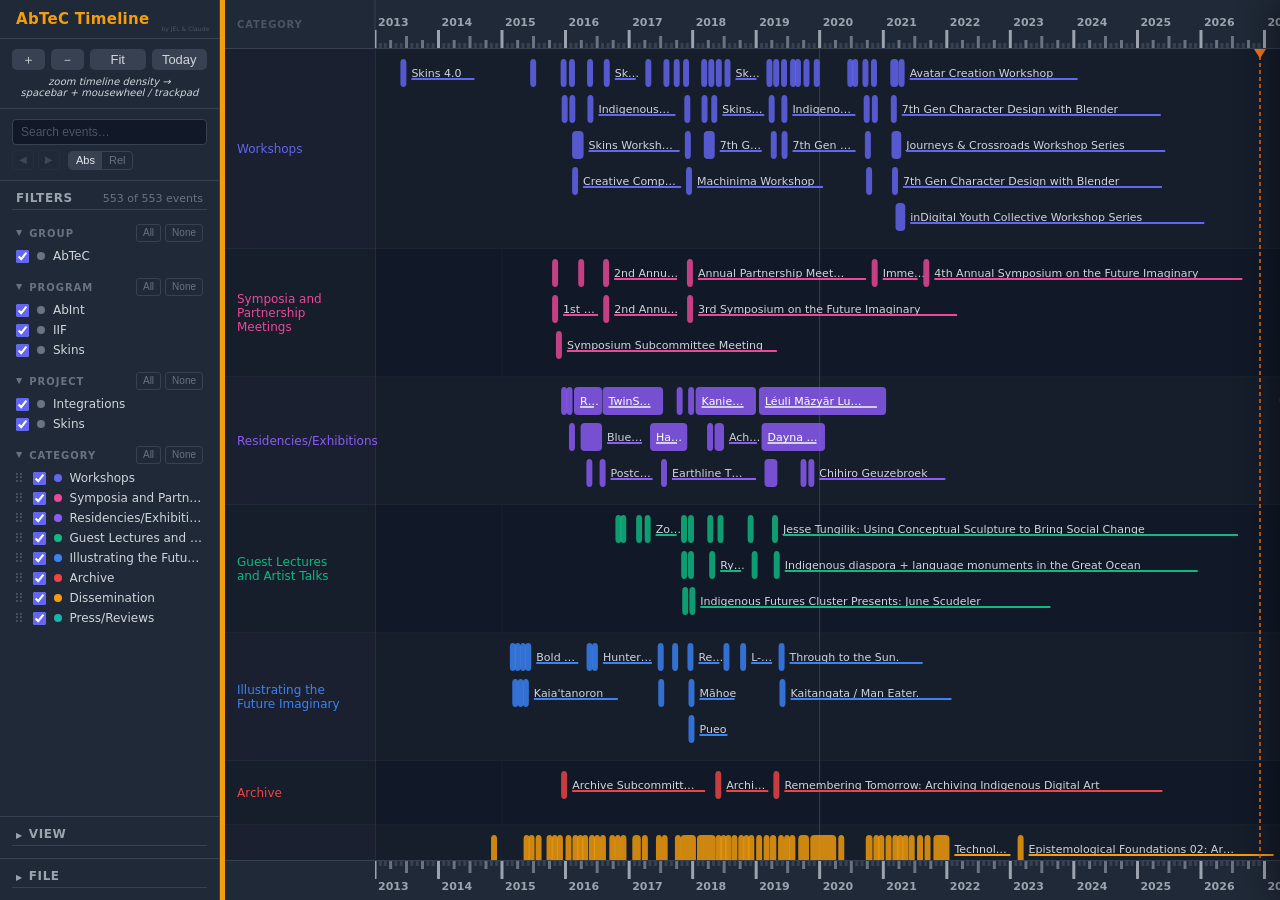
==== index.html @ 23447646 "Rewrite Research Team role ordering: flat list, canonical order Order: Primary Investigator, Co-dire" ====
<!DOCTYPE html>
<html lang="en">

<head>
  <meta charset="UTF-8">
  <meta name="viewport" content="width=device-width, initial-scale=1.0">
  <title>AbTeC Timeline</title>
  <link rel="preconnect" href="https://fonts.googleapis.com">
  <link rel="preconnect" href="https://fonts.gstatic.com" crossorigin>
  <link href="https://fonts.googleapis.com/css2?family=Nunito:wght@300;400;600;700&display=swap" rel="stylesheet">
  <script src="https://cdn.sheetjs.com/xlsx-0.20.3/package/dist/xlsx.full.min.js"
    integrity="sha384-EnyY0/GSHQGSxSgMwaIPzSESbqoOLSexfnSMN2AP+39Ckmn92stwABZynq1JyzdT"
    crossorigin="anonymous"></script>
  <script src="data/timeline-data/timeline-data.js"></script>
  <script src="data/taglines.js"></script>
  <script>if (location.search.includes('public')) document.documentElement.classList.add('mode-public');</script>
  <!-- CV format support — safe to ignore if working on AbTeC timeline only.
     pub-images.js  : publication cover image lookup (generated by fetch_pub_images.py)
     utilities/cv-utilities.js : CV parser, theme system, Storybox helpers (exports window.CVFormat) -->
  <script>if (!window.__PUB_IMAGES__) window.__PUB_IMAGES__ = {};</script>
  <script src="data/cv-data/pub-images.js"></script>
  <script>if (!window.__PEOPLE_IMAGES__) window.__PEOPLE_IMAGES__ = {};</script>
  <script src="data/people-images.js"></script>
  <script src="utilities/cv-utilities.js"></script>
  <script src="utilities/orcid-utilities.js"></script>
  <style>
    * {
      box-sizing: border-box;
      margin: 0;
      padding: 0;
    }

    body {
      font-family: system-ui, -apple-system, sans-serif;
      background: #111827;
      color: #e5e7eb;
      display: flex;
      height: 100vh;
      overflow: hidden;
    }

    /* ── Sidebar ──────────────────────────────────────────────── */
    #sidebar {
      width: 220px;
      min-width: 120px;
      max-width: 520px;
      background: #1f2937;
      border-right: 1px solid #374151;
      display: flex;
      flex-direction: column;
      overflow: hidden;
      flex-shrink: 0;
    }

    #sidebar-resizer {
      width: 5px;
      background: #f59e0b;
      cursor: col-resize;
      flex-shrink: 0;
      transition: background 0.15s;
    }

    #sidebar-resizer:hover,
    #sidebar-resizer.dragging {
      background: #d97706;
    }

    #sidebar-title {
      position: relative;
      padding: 10px 12px 10px 16px;
      font-size: 15px;
      font-weight: 700;
      letter-spacing: 0.02em;
      color: #f59e0b;
      border-bottom: 1px solid #374151;
      flex-shrink: 0;
    }

    #sidebar-byline {
      position: absolute;
      right: 10px;
      bottom: 6px;
      font-size: 6px;
      font-weight: 400;
      color: #4b5563;
      letter-spacing: 0;
    }

    #sidebar-controls {
      display: flex;
      flex-wrap: wrap;
      gap: 6px;
      padding: 10px 12px;
      border-bottom: 1px solid #374151;
      flex-shrink: 0;
    }

    #sidebar-controls .sb-btn {
      flex: 1;
    }

    #view-hint {
      width: 100%;
      font-size: 10px;
      color: #d1d5db;
      font-style: italic;
      text-align: center;
    }

    .hint-mobile {
      display: none;
    }

    @media (hover: none),
    (max-width: 1024px) {
      .hint-desktop {
        display: none;
      }

      .hint-mobile {
        display: inline;
      }
    }

    /* ── Public mode — hide file controls ────────────────────────────────── */
    .mode-public #sidebar-file-section {
      display: none;
    }

    /* ── Files section (Import + Export) ─────────────────────────────────── */
    #sidebar-file-section {
      border-top: 1px solid #374151;
      flex-shrink: 0;
      padding: 0 12px 8px;
    }

    .sf-section-label {
      display: flex;
      align-items: baseline;
      gap: 6px;
      font-size: 12px;
      font-weight: 700;
      letter-spacing: 0.05em;
      text-transform: uppercase;
      color: #9ca3af;
      padding: 10px 4px 4px;
      border-bottom: 1px solid #374151;
      margin-bottom: 4px;
      user-select: none;
    }

    .sf-section-label:hover {
      color: #d1d5db;
    }

    .sf-sublabel {
      font-size: 10px;
      font-weight: 700;
      color: #6b7280;
      letter-spacing: 0.1em;
      text-transform: uppercase;
      padding: 8px 4px 4px;
    }

    .sf-subsection {
      padding-bottom: 4px;
    }

    #sidebar-export {
      border-top: 1px solid #374151;
      margin: 0 8px;
      padding-bottom: 4px;
    }

    .sf-subsection .print-btns {
      padding: 2px 0 0;
    }

    .sf-subsection .print-btns .sb-btn {
      flex: 1;
    }

    /* ── View section ───────────────────────────────────────────────────────── */
    #sidebar-views-section {
      border-top: 1px solid #374151;
      flex-shrink: 0;
      padding: 0 12px 8px;
    }

    #svs-save-row {
      display: flex;
      gap: 6px;
      padding: 8px 4px 4px;
    }

    #view-name-input {
      flex: 1;
      background: #111827;
      border: 1px solid #374151;
      border-radius: 4px;
      color: #e5e7eb;
      font-size: 11px;
      padding: 5px 8px;
      outline: none;
      min-width: 0;
    }

    #view-name-input:focus {
      border-color: #6366f1;
    }

    #view-name-input::placeholder {
      color: #4b5563;
    }

    @media (hover: none),
    (max-width: 1024px) {
      #view-name-input {
        min-height: 44px;
        font-size: 16px;
        border-radius: 8px;
      }
    }

    #drop-zone {
      margin: 12px;
      border: 2px dashed #374151;
      border-radius: 8px;
      padding: 16px 12px;
      text-align: center;
      cursor: pointer;
      transition: border-color 0.15s, background 0.15s;
      font-size: 12px;
      color: #6b7280;
      user-select: none;
      flex-shrink: 0;
    }

    #drop-zone:hover,
    #drop-zone.over {
      border-color: #6366f1;
      background: #1e2033;
      color: #e5e7eb;
    }

    #drop-zone .dz-icon {
      font-size: 22px;
      margin-bottom: 6px;
    }

    #drop-zone input[type=file] {
      display: none;
    }

    #drop-zone .dz-browse {
      color: #6366f1;
      font-weight: 600;
    }

    #url-box {
      padding: 0 12px 8px;
    }

    #url-input {
      display: block;
      width: 100%;
      background: #111827;
      border: 1px solid #374151;
      border-radius: 4px;
      color: #e5e7eb;
      font-size: 11px;
      padding: 5px 8px;
      outline: none;
      margin-bottom: 5px;
    }

    #url-input:focus {
      border-color: #6366f1;
    }

    #url-input::placeholder {
      color: #4b5563;
    }

    #url-row {
      display: flex;
      align-items: center;
      gap: 8px;
    }

    #url-status {
      font-size: 11px;
      color: #6b7280;
      flex: 1;
      overflow: hidden;
      text-overflow: ellipsis;
      white-space: nowrap;
    }

    .print-btns {
      display: flex;
      gap: 6px;
    }

    .sb-btn {
      flex: 1;
      text-align: center;
      padding: 5px 4px;
      font-size: 12px;
    }

    #search-box {
      padding: 10px 12px;
      flex-shrink: 0;
      border-bottom: 1px solid #374151;
    }

    #search-input {
      display: block;
      width: 100%;
      background: #111827;
      border: 1px solid #374151;
      border-radius: 4px;
      color: #e5e7eb;
      font-size: 12px;
      padding: 5px 8px;
      outline: none;
      margin-bottom: 5px;
    }

    #search-input:focus {
      border-color: #6366f1;
    }

    #search-input::placeholder {
      color: #4b5563;
    }

    #search-count {
      font-size: 11px;
      color: #6b7280;
      white-space: nowrap;
      margin-left: auto;
    }

    #search-nav-row {
      display: flex;
      gap: 4px;
      align-items: center;
    }

    .search-nav-btn {
      background: none;
      border: 1px solid #374151;
      border-radius: 4px;
      color: #9ca3af;
      font-size: 10px;
      padding: 4px 6px;
      cursor: pointer;
      flex-shrink: 0;
      line-height: 1;
    }

    .search-nav-btn:hover:not(:disabled) {
      color: #e5e7eb;
      background: #374151;
    }

    .search-nav-btn:disabled {
      opacity: 0.25;
      cursor: default;
    }

    #search-mode-toggle {
      display: inline-flex;
      border: 1px solid #374151;
      border-radius: 4px;
      overflow: hidden;
      margin-left: 4px;
    }

    .search-mode-btn {
      background: none;
      border: none;
      color: #6b7280;
      font-size: 11px;
      cursor: pointer;
      padding: 3px 7px;
      line-height: 1;
    }

    .search-mode-btn:hover {
      color: #e5e7eb;
    }

    .search-mode-btn.active {
      background: #374151;
      color: #e5e7eb;
    }

    #filters {
      flex: 1;
      overflow-y: auto;
      padding: 0 12px 16px;
    }

    #filters::-webkit-scrollbar {
      width: 4px;
    }

    #filters::-webkit-scrollbar-track {
      background: transparent;
    }

    #filters::-webkit-scrollbar-thumb {
      background: #374151;
      border-radius: 2px;
    }

    #filters::-webkit-scrollbar-thumb:hover {
      background: #fcd34d;
    }

    #filters::-webkit-scrollbar-thumb:active {
      background: #d97706;
    }

    .filter-panel-title {
      display: flex;
      align-items: baseline;
      gap: 6px;
      font-size: 12px;
      font-weight: 700;
      letter-spacing: 0.05em;
      text-transform: uppercase;
      color: #9ca3af;
      padding: 10px 4px 4px;
      border-bottom: 1px solid #374151;
      margin-bottom: 4px;
    }

    .filter-panel-title #event-count {
      margin-left: auto;
      padding: 0;
      font-size: 11px;
      font-weight: 400;
      text-transform: none;
      letter-spacing: 0;
    }

    .filter-section-title {
      font-size: 10px;
      font-weight: 700;
      letter-spacing: 0.1em;
      text-transform: uppercase;
      color: #6b7280;
      margin: 14px 0 6px;
    }

    .filter-label {
      display: flex;
      align-items: center;
      gap: 8px;
      padding: 3px 4px;
      border-radius: 4px;
      cursor: pointer;
      font-size: 12px;
      color: #d1d5db;
      transition: background 0.1s;
    }

    .filter-label:hover {
      background: #374151;
    }

    .filter-label input[type=checkbox] {
      cursor: pointer;
      accent-color: #6366f1;
      flex-shrink: 0;
    }

    .filter-dot {
      width: 8px;
      height: 8px;
      border-radius: 50%;
      flex-shrink: 0;
    }

    .filter-label>span:last-child {
      overflow: hidden;
      text-overflow: ellipsis;
      white-space: nowrap;
    }

    /* ── Accordion filter layout ──────────────────────────────────────────── */
    .accordion-section {
      margin-bottom: 2px;
    }

    .accordion-subgroup {
      margin-bottom: 1px;
    }

    .accordion-subgroup-header {
      display: flex;
      align-items: center;
      gap: 5px;
      cursor: pointer;
      user-select: none;
      padding: 4px 4px 2px 6px;
      font-size: 9px;
      font-weight: 700;
      text-transform: uppercase;
      letter-spacing: 0.08em;
      color: #4b5563;
    }

    .accordion-subgroup-header:hover {
      color: #6b7280;
    }

    .accordion-subgroup-header .accordion-arrow {
      font-size: 7px;
    }

    .accordion-header {
      display: flex;
      align-items: center;
      gap: 6px;
      cursor: pointer;
      user-select: none;
      padding: 10px 4px 4px;
      font-size: 10px;
      font-weight: 700;
      text-transform: uppercase;
      letter-spacing: 0.1em;
      color: #6b7280;
    }

    .accordion-header:hover {
      color: #9ca3af;
    }

    .accordion-arrow {
      display: inline-block;
      font-size: 8px;
      flex-shrink: 0;
      transition: transform 0.15s ease;
    }

    .accordion-arrow.open {
      transform: rotate(90deg);
    }

    .accordion-body {
      overflow: hidden;
    }

    .accordion-body.collapsed {
      display: none;
    }

    .filter-all-none {
      margin-left: auto;
      display: flex;
      gap: 4px;
      flex-shrink: 0;
    }

    .filter-all-none button {
      font-size: 10px;
      padding: 1px 6px;
      background: transparent;
      border: 1px solid #374151;
      color: #6b7280;
      border-radius: 3px;
      cursor: pointer;
      line-height: 1.4;
    }

    .filter-all-none button:hover {
      background: #374151;
      color: #e5e7eb;
    }

    /* ── View mode toggle ─────────────────────────────────────────────────── */
    .view-mode-toggle {
      display: flex;
      gap: 6px;
      margin-bottom: 12px;
    }

    .view-mode-btn {
      flex: 1;
      padding: 4px 0;
      font-size: 11px;
      font-weight: 600;
      text-transform: uppercase;
      letter-spacing: .05em;
      background: transparent;
      border: 1px solid #374151;
      color: #9ca3af;
      border-radius: 4px;
      cursor: pointer;
    }

    .view-mode-btn.active {
      background: #d97706;
      border-color: #d97706;
      color: #fff;
    }

    .view-mode-btn:hover:not(.active) {
      background: #374151;
      color: #e5e7eb;
    }

    /* ── Enrichment tag pills (drawer) ───────────────────────────────────── */
    .d-tags {
      margin-top: 12px;
    }

    .d-tags h3 {
      font-size: 10px;
      text-transform: uppercase;
      letter-spacing: .06em;
      color: #6b7280;
      margin: 0 0 6px 0;
    }

    .d-tag-list {
      display: flex;
      flex-wrap: wrap;
      gap: 5px;
    }

    .d-tag {
      font-size: 10px;
      padding: 2px 8px;
      border-radius: 12px;
      background: #1f2937;
      border: 1px solid #374151;
      color: #9ca3af;
    }

    .d-tag.theme {
      border-color: #d97706;
      color: #d97706;
    }

    .d-tag.concept {
      border-color: #6366f1;
      color: #6366f1;
    }

    .d-tag.collaborator {
      border-color: #10b981;
      color: #10b981;
    }

    /* ── Main ─────────────────────────────────────────────────── */
    #main {
      flex: 1;
      display: flex;
      flex-direction: column;
      overflow: hidden;
      min-width: 0;
    }

    .tb-btn {
      background: #374151;
      border: none;
      color: #d1d5db;
      padding: 4px 10px;
      border-radius: 5px;
      cursor: pointer;
      font-size: 13px;
      line-height: 1;
    }

    .tb-btn:hover {
      background: #4b5563;
      color: #fff;
    }

    .tb-btn.active {
      background: #92400e;
      color: #fcd34d;
    }

    .tb-btn.active:hover {
      background: #b45309;
      color: #fef3c7;
    }

    #event-count {
      font-size: 11px;
      color: #6b7280;
      padding: 2px 0 6px;
      display: block;
    }

    /* ── Timeline canvas area ─────────────────────────────────── */
    #tl-wrap {
      flex: 1;
      position: relative;
      overflow-y: auto;
      overflow-x: hidden;
      cursor: grab;
      background: #111827;
      touch-action: pan-y;
    }

    #tl-wrap.panning {
      cursor: grabbing;
    }

    #tl-header {
      position: sticky;
      top: 0;
      z-index: 20;
      background: #1f2937;
      border-bottom: 1px solid #374151;
    }

    #tl-svg {
      display: block;
    }

    /* ── Empty state ──────────────────────────────────────────── */
    #empty {
      position: absolute;
      inset: 0;
      display: flex;
      flex-direction: column;
      align-items: center;
      justify-content: center;
      color: #374151;
      gap: 10px;
      font-size: 14px;
      pointer-events: none;
    }

    /* ── Modal ────────────────────────────────────────────────── */
    /* ── Drawer ───────────────────────────────────────────────── */
    #drawer {
      position: fixed;
      top: 0;
      right: 0;
      width: 380px;
      height: 100%;
      background: #1f2937;
      border-left: 1px solid #374151;
      z-index: 200;
      transform: translateX(100%);
      transition: transform 0.3s cubic-bezier(0.4, 0, 0.2, 1);
      display: flex;
      flex-direction: column;
      box-shadow: -8px 0 32px rgba(0, 0, 0, 0.4);
    }

    #drawer.open {
      transform: translateX(0);
    }

    #drawer-header {
      display: flex;
      align-items: center;
      padding: 8px 12px;
      border-bottom: 1px solid #374151;
      flex-shrink: 0;
      gap: 4px;
    }

    #drawer-nav {
      display: flex;
      gap: 4px;
      flex: 1;
    }

    .drawer-btn {
      background: none;
      border: none;
      color: #6b7280;
      font-size: 15px;
      cursor: pointer;
      padding: 3px 8px;
      border-radius: 4px;
      line-height: 1;
    }

    .drawer-btn:hover:not(:disabled) {
      color: #e5e7eb;
      background: #374151;
    }

    .drawer-btn:disabled {
      opacity: 0.25;
      cursor: default;
    }

    #nav-scope-toggle {
      display: inline-flex;
      border: 1px solid #374151;
      border-radius: 4px;
      overflow: hidden;
      margin-left: 6px;
    }

    .scope-btn {
      background: none;
      border: none;
      color: #6b7280;
      font-size: 11px;
      cursor: pointer;
      padding: 3px 8px;
      line-height: 1;
    }

    .scope-btn:hover {
      color: #e5e7eb;
    }

    .scope-btn.active {
      background: #374151;
      color: #e5e7eb;
    }

    #drawer-body {
      flex: 1;
      overflow-y: auto;
      padding: 18px 20px 24px;
    }

    #drawer-body h2 {
      font-size: 17px;
      font-weight: 700;
      margin-bottom: 8px;
      line-height: 1.35;
    }

    .d-meta {
      font-size: 11px;
      color: #6b7280;
      margin-bottom: 16px;
      line-height: 2;
    }

    .d-meta div:first-child {
      color: #ffffff;
    }

    .d-media {
      margin-bottom: 16px;
    }

    .d-media iframe {
      width: 100%;
      aspect-ratio: 16/9;
      border: none;
      border-radius: 6px;
      display: block;
    }

    .d-media img {
      width: 100%;
      border-radius: 6px;
      display: block;
    }

    .d-media-caption {
      font-size: 11px;
      color: #9ca3af;
      margin-top: 5px;
      line-height: 1.4;
    }

    .d-media-credit {
      font-size: 10px;
      color: #6b7280;
      margin-top: 2px;
    }

    .d-desc {
      font-size: 13px;
      line-height: 1.53;
      color: #d1d5db;
      white-space: pre-wrap;
    }

    .d-desc a {
      color: #6366f1;
      text-decoration: underline;
    }

    .d-desc a:hover {
      color: #818cf8;
    }

    .d-more {
      margin-top: 10px;
      font-size: 13px;
    }

    .d-more a {
      color: #6366f1;
      text-decoration: underline;
    }

    .d-more a:hover {
      color: #818cf8;
    }

    .d-team,
    .d-funders {
      margin-top: 16px;
      font-size: 13px;
      color: #d1d5db;
    }

    .d-team h3,
    .d-funders h3 {
      font-size: 11px;
      text-transform: uppercase;
      letter-spacing: 0.08em;
      color: #9ca3af;
      margin: 0 0 6px;
    }

    .d-team-group {
      margin-bottom: 10px;
    }

    .d-team-role {
      color: #ffffff;
      font-weight: 500;
    }

    .d-team-sublabel {
      color: #9ca3af;
      font-style: italic;
    }

    .d-team-ra-level {
      margin-top: 5px;
    }

    .d-team-name {
      display: block;
      margin-top: 0;
    }

    /* ── Tooltip ──────────────────────────────────────────────── */
    #tooltip {
      position: fixed;
      background: #111827;
      border: 1px solid #374151;
      padding: 8px 12px;
      border-radius: 6px;
      max-width: 240px;
      z-index: 300;
      box-shadow: 0 4px 12px rgba(0, 0, 0, 0.5);
      display: none;
    }

    #tooltip .tt-headline {
      font-size: 16px;
      font-weight: 600;
      color: #e5e7eb;
      margin-bottom: 4px;
    }

    #tooltip .tt-desc {
      font-size: 14px;
      color: #9ca3af;
      line-height: 1.5;
      margin-bottom: 6px;
    }

    #tooltip .tt-date {
      font-size: 10px;
      font-weight: 700;
      color: #6b7280;
      letter-spacing: 0.04em;
    }

    #tooltip .tt-photo {
      display: block;
      width: 75px;
      height: 74px;
      object-fit: cover;
      margin-top: 8px;
    }

    /* ── Bottom axis ──────────────────────────────────────────── */
    #tl-bottom {
      position: sticky;
      bottom: 0;
      left: 0;
      right: 0;
      height: 40px;
      background: #1f2937;
      border-top: 1px solid #374151;
      pointer-events: none;
      z-index: 10;
    }

    /* ── Export modal ─────────────────────────────────────────── */
    #export-modal-bg {
      display: none;
      position: fixed;
      inset: 0;
      background: rgba(0, 0, 0, 0.65);
      z-index: 200;
      align-items: center;
      justify-content: center;
    }

    #export-modal-bg.open {
      display: flex;
    }

    #export-modal {
      background: #1f2937;
      border: 1px solid #374151;
      border-radius: 10px;
      padding: 20px 24px;
      max-width: 340px;
      width: calc(100% - 40px);
      box-shadow: 0 20px 60px rgba(0, 0, 0, 0.6);
    }

    #export-modal h2 {
      font-size: 16px;
      margin-bottom: 16px;
    }

    .export-row {
      display: flex;
      align-items: center;
      gap: 12px;
      margin-bottom: 14px;
    }

    .export-row label {
      font-size: 13px;
      color: #9ca3af;
      min-width: 80px;
    }

    .export-row input[type=number] {
      background: #111827;
      border: 1px solid #374151;
      color: #e5e7eb;
      padding: 5px 8px;
      border-radius: 5px;
      font-size: 14px;
      width: 90px;
    }

    .export-btns {
      display: flex;
      justify-content: flex-end;
      gap: 8px;
      margin-top: 4px;
    }

    /* ── Crosshair ────────────────────────────────────────────── */
    #crosshair-label {
      position: fixed;
      pointer-events: none;
      z-index: 150;
      background: rgba(17, 24, 39, 0.9);
      color: #f97316;
      font-size: 11px;
      font-weight: 600;
      font-family: system-ui, sans-serif;
      padding: 2px 6px;
      border-radius: 3px;
      border: 1px solid #374151;
      white-space: nowrap;
      display: none;
    }

    /* ── Mobile toolbar ──────────────────────────────────────────────────────── */
    #mobile-toolbar {
      display: none;
      align-items: center;
      gap: 6px;
      padding: 6px 10px;
      background: #1f2937;
      border-bottom: 1px solid #374151;
      flex-shrink: 0;
    }

    #btn-sidebar-toggle {
      font-size: 18px;
      background: none;
      border: none;
      color: #9ca3af;
      cursor: pointer;
      padding: 2px 8px;
      border-radius: 4px;
      line-height: 1;
    }

    #btn-sidebar-toggle:hover {
      color: #e5e7eb;
      background: #374151;
    }

    #sidebar-overlay {
      display: none;
      position: fixed;
      inset: 0;
      background: rgba(0, 0, 0, 0.5);
      z-index: 99;
    }

    /* ── Touch layout: iPhone + iPad (hover: none = touch-first device) ─────── */
    @media (hover: none),
    (max-width: 1024px) {
      #sidebar {
        position: fixed;
        left: 0;
        top: 0;
        height: 100%;
        transform: translateX(-100%);
        transition: transform 0.3s ease;
        z-index: 100;
        width: 300px !important;
        min-width: 300px;
        max-width: 300px;
      }

      #sidebar.mobile-open {
        transform: translateX(0);
      }

      #sidebar-overlay.visible {
        display: block;
      }

      #sidebar-resizer {
        display: none;
      }

      /* Toolbar */
      #mobile-toolbar {
        display: flex;
        position: fixed;
        top: 0;
        left: 0;
        right: 0;
        z-index: 50;
        min-height: calc(52px + env(safe-area-inset-top, 0px));
        padding: env(safe-area-inset-top, 0px) 8px 4px;
        justify-content: space-between;
        align-items: flex-end;
        gap: 4px;
      }

      #mobile-title {
        flex: 1;
        font-size: 14px;
        font-weight: 700;
        color: #f59e0b;
        letter-spacing: 0.03em;
        white-space: nowrap;
        overflow: hidden;
        text-overflow: ellipsis;
        padding: 0 4px;
        align-self: flex-end;
        line-height: 44px;
      }

      #main {
        padding-top: calc(52px + env(safe-area-inset-top, 0px));
      }

      #drawer {
        width: 480px !important;
      }

      /* ── 44pt minimum tap targets (Apple HIG) ─────────────────────────────── */

      /* Toolbar buttons */
      #mobile-toolbar .tb-btn {
        min-width: 44px;
        min-height: 44px;
        padding: 0 16px;
        font-size: 17px;
        border-radius: 8px;
        display: flex;
        align-items: center;
        justify-content: center;
      }

      #btn-sidebar-toggle {
        min-width: 44px;
        min-height: 44px;
        font-size: 22px;
        padding: 0;
        display: flex;
        align-items: center;
        justify-content: center;
        border-radius: 8px;
      }

      #mobile-toolbar .tb-btn:active {
        background: #4b5563;
        color: #fff;
      }

      #btn-sidebar-toggle:active {
        background: #374151;
      }

      /* Sidebar buttons */
      #sidebar .tb-btn {
        min-height: 44px;
        font-size: 15px;
        padding: 0 14px;
        display: flex;
        align-items: center;
        justify-content: center;
        border-radius: 8px;
      }

      #sidebar .tb-btn:active {
        background: #4b5563;
        color: #fff;
      }

      /* Text inputs: 16px prevents iOS auto-zoom on focus */
      #search-input,
      #url-input {
        min-height: 44px;
        font-size: 16px;
        padding: 0 12px;
        border-radius: 8px;
      }

      /* Search nav (◀ ▶) and mode (Abs/Rel) buttons */
      .search-nav-btn {
        min-width: 44px;
        min-height: 44px;
        font-size: 16px;
        padding: 0;
        display: flex;
        align-items: center;
        justify-content: center;
        border-radius: 8px;
      }

      .search-mode-btn {
        min-width: 44px;
        min-height: 44px;
        font-size: 14px;
        display: flex;
        align-items: center;
        justify-content: center;
      }

      .search-nav-btn:active:not(:disabled) {
        background: #374151;
        color: #e5e7eb;
      }

      .search-mode-btn:active {
        background: #4b5563;
        color: #e5e7eb;
      }

      /* Hide file drop-zone — not usable on touch devices */
      #drop-zone {
        display: none !important;
      }
    }

    /* ── Phone-only overrides (≤767px) ──────────────────────────────────────── */
    @media (max-width: 767px) {
      #sidebar {
        width: 280px !important;
        min-width: 280px;
        max-width: 280px;
      }

      #drawer {
        width: 100% !important;
      }
    }

    /* O6: hover opacity handled by CSS — replaces per-element mouseenter/mouseleave */
    .event-bar-g:hover>rect {
      opacity: 1;
    }

    /* Category drag-reorder */
    .cat-drag-list {
      display: flex;
      flex-direction: column;
    }

    .cat-row {
      display: flex;
      align-items: center;
      gap: 2px;
      border-radius: 4px;
    }

    .cat-row.dragging {
      opacity: 0.35;
    }

    .cat-drag-handle {
      cursor: grab;
      color: #4b5563;
      font-size: 13px;
      padding: 3px 3px 3px 2px;
      flex-shrink: 0;
      touch-action: none;
      user-select: none;
      line-height: 1;
    }

    .cat-drag-handle:hover {
      color: #9ca3af;
    }

    .cat-drag-handle:active {
      cursor: grabbing;
    }

    .cat-row .filter-label {
      flex: 1;
      min-width: 0;
    }
  </style>
</head>

<body>

  <!-- Sidebar -->
  <div id="sidebar">
    <div id="sidebar-title">
      <span id="sidebar-title-text">AbTeC Timeline</span>
      <span id="sidebar-byline">by JEL &amp; Claude</span>
    </div>
    <div id="sidebar-controls">
      <button class="tb-btn" id="btn-zoomin" title="Zoom in">＋</button>
      <button class="tb-btn" id="btn-zoomout" title="Zoom out">－</button>
      <button class="tb-btn sb-btn" id="btn-fit" title="Fit all events in view">Fit</button>
      <button class="tb-btn sb-btn" id="btn-today" title="Scroll to today">Today</button>
      <button class="tb-btn sb-btn" id="btn-cards" title="Toggle portrait cards on/off" style="display:none">Cards</button>
      <div id="view-hint">
        <span class="hint-desktop">zoom timeline density &#8594;<br>spacebar + mousewheel / trackpad</span>
        <span class="hint-mobile">zoom timeline density &#8594; horizontal pinch</span>
      </div>
    </div>
    <div id="search-box">
      <input id="search-input" type="text" placeholder="Search events…" autocomplete="off">
      <div id="search-nav-row">
        <button class="search-nav-btn" id="search-prev" title="Previous match" disabled>◀</button>
        <button class="search-nav-btn" id="search-next" title="Next match" disabled>▶</button>
        <div id="search-mode-toggle">
          <button class="search-mode-btn active" id="search-abs" title="Search from earliest match">Abs</button>
          <button class="search-mode-btn" id="search-rel" title="Search forward from current view">Rel</button>
        </div>
        <span id="search-count"></span>
      </div>
    </div>
    <div id="filters">
      <div style="font-size:12px;color:#4b5563;padding:8px 4px">Load a file to see filters.</div>
    </div>
    <div id="sidebar-views-section">
      <div class="sf-section-label" id="svs-toggle" role="button" style="cursor:pointer">
        <span class="accordion-arrow" id="svs-arrow">▶</span>
        View
      </div>
      <div id="svs-body" class="accordion-body collapsed">
        <div id="svs-save-row">
          <input id="view-name-input" type="text" placeholder="View name…" autocomplete="off">
          <button class="tb-btn sb-btn" id="btn-save-view">Save…</button>
          <button class="tb-btn sb-btn" id="btn-load-view">Load…</button>
        </div>
      </div>
    </div>
    <div id="sidebar-file-section">
      <div class="sf-section-label" id="sf-toggle" role="button" style="cursor:pointer">
        <span class="accordion-arrow" id="sf-arrow">▶</span>
        File
      </div>
      <div id="sf-body" class="accordion-body collapsed">
        <div class="sf-subsection" id="sidebar-import">
          <div class="sf-sublabel">Import</div>
          <div id="drop-zone">
            <div class="dz-icon">📂</div>
            <div>Drop Events (.xlsx, .csv) or CV (.xlsx, .txt, .json) here<br>or <span class="dz-browse">Browse for
                file</span></div>
            <label style="display:none">
              <input type="file" id="file-input" accept=".xlsx,.xls,.csv,.txt,.js,.json">
            </label>
          </div>
          <div id="url-box">
            <input id="url-input" type="text" placeholder="gDoc, gSheet, or ORCID iD…" autocomplete="off"
              spellcheck="false">
            <div id="url-row">
              <button class="tb-btn sb-btn" id="btn-url-load">Load</button>
              <span id="url-status"></span>
            </div>
          </div>
        </div>
        <div class="sf-subsection" id="sidebar-export">
          <div class="sf-sublabel">Export</div>
          <div class="print-btns">
            <button class="tb-btn sb-btn" id="btn-export-md" title="Export event list as Markdown">List</button>
            <button class="tb-btn sb-btn" id="btn-export" title="Export timeline as PDF">Timeline</button>
          </div>
        </div>
      </div>
    </div>
  </div>

  <div id="sidebar-resizer"></div>
  <div id="sidebar-overlay"></div>

  <!-- Main -->
  <div id="main">
    <div id="mobile-toolbar">
      <button id="btn-sidebar-toggle" title="Filters">☰</button>
      <span id="mobile-title">AbTeC Timeline</span>
      <button class="tb-btn" id="mob-zoomin" title="Zoom in">＋</button>
      <button class="tb-btn" id="mob-zoomout" title="Zoom out">－</button>
      <button class="tb-btn" id="mob-fit" title="Fit all">Fit</button>
      <button class="tb-btn" id="mob-today" title="Today">Today</button>
    </div>
    <div id="tl-wrap">
      <div id="empty">
        <div style="font-size:40px">📅</div>
        <div>Drop an Excel file to get started</div>
      </div>
      <div id="tl-header"><svg id="hdr-svg" style="display:block;"></svg></div>
      <svg id="tl-svg"></svg>
      <div id="tl-bottom"><svg id="btm-svg" style="display:block;width:100%;height:40px;"></svg></div>
    </div>
  </div>
  <div id="_touch_anchor" style="display:none;position:absolute"></div>

  <div id="tooltip">
    <div class="tt-headline" id="tt-headline"></div>
    <div class="tt-desc" id="tt-desc"></div>
    <div class="tt-date" id="tt-date"></div>
    <img class="tt-photo" id="tt-photo" src="" alt="" style="display:none">
  </div>

  <!-- Storybox -->
  <div id="drawer">
    <div id="drawer-header">
      <div id="drawer-nav">
        <button class="drawer-btn" id="drawer-prev" title="Previous event">◀</button>
        <button class="drawer-btn" id="drawer-next" title="Next event">▶</button>
        <div id="nav-scope-toggle">
          <button class="scope-btn active" id="scope-all">All</button>
          <button class="scope-btn" id="scope-cat">Category</button>
        </div>
      </div>
      <button class="drawer-btn" id="drawer-x" title="Close">✕</button>
    </div>
    <div id="drawer-body">
      <h2 id="d-title"></h2>
      <div class="d-meta" id="d-meta"></div>
      <div class="d-media" id="d-media"></div>
      <div class="d-desc" id="d-desc"></div>
      <div class="d-more" id="d-more"></div>
      <div class="d-team" id="d-team"></div>
      <div class="d-funders" id="d-funders"></div>
      <div id="d-themes"></div>
      <div id="d-concepts"></div>
      <div id="d-collaborators"></div>
    </div>
  </div>

  <div id="crosshair-label"></div>

  <!-- Export modal -->
  <div id="export-modal-bg">
    <div id="export-modal">
      <h2>Export PDF</h2>
      <div class="export-row">
        <label for="export-y1">Start Year</label>
        <input type="number" id="export-y1" min="1900" max="2100">
      </div>
      <div class="export-row">
        <label for="export-y2">End Year</label>
        <input type="number" id="export-y2" min="1900" max="2100">
      </div>
      <div class="export-btns">
        <button class="tb-btn" id="export-cancel">Cancel</button>
        <button class="tb-btn" id="export-go" style="background:#6366f1;color:#fff">Export</button>
      </div>
    </div>
  </div>

  <script>
    // ── Layout constants ─────────────────────────────────────────────────────
    let LABEL_W = 150;   // group label column width (px) — updated dynamically
    function computeLabelW() {
      if (window.innerWidth < 480) return 90;
      if (window.innerWidth < 768) return 110;
      return 150;
    }
    const HDR_H = 48;    // time axis header height (px)
    const BTM_H = 40;    // bottom axis height (px)
    let AXIS_START = new Date(2012, 0, 1).getTime(); // updated to earliest event's year on load
    const ROW_H = 64;    // minimum group row height (px)
    const BAR_H = 28;    // event bar height (px)
    const BAR_Y = (ROW_H - BAR_H) / 2;
    const LANE_H = BAR_H + 8;  // height per lane
    const LANE_PAD = 10;          // top/bottom padding within a row
    // People format — portrait card layout
    const PEOPLE_PHOTO  = 75;    // portrait square size (px)
    const PEOPLE_BAR_H  = 5;     // thin extent bar height under portrait
    const PEOPLE_LANE_H = 94;    // lane height: portrait(75) + gap(4) + bar(5) + spacing(10)
    const PEOPLE_ROW_H  = 104;   // minimum row height for people format
    const NS = 'http://www.w3.org/2000/svg';

    // ── Color palette (per category) ─────────────────────────────────────────
    const PALETTE = [
      '#6366f1', '#ec4899', '#8b5cf6', '#10b981',
      '#3b82f6', '#ef4444', '#f59e0b', '#14b8a6',
      '#f97316', '#84cc16', '#06b6d4', '#a855f7'
    ];

    // ── State ────────────────────────────────────────────────────────────────
    let currentFormat = 'abtec';
    let peopleCards = false;  // activated only by user clicking the Cards button
    let events = [];
    let groups = [];
    let orgs = [];
    let programs = [];
    let projects = [];
    let groupColor = {};
    let groupVis = new Set();
    let orgVis = new Set();
    let programVis = new Set();
    let projVis = new Set();
    let categoryGroups = [];          // [{ title, items }] — category accordion groups; one entry per source document
    let accordionState = new Map();   // section title → boolean (true = expanded); persists across buildFilters() calls
    let dimLabels = { orgs: 'Group', programs: 'Program', projects: 'Project' }; // renamed per format
    let VIEW_MODE = 'sections'; // 'sections' | 'themes'
    let hasEnrichedData = false;
    let themeRows = [];         // all themes sorted by event-count desc
    let themeColor = {};         // theme → hex color
    let themeVis = new Set();  // visible themes (filter)
    let themeRowH = {};         // theme → row height px
    let themeY = {};         // theme → cumulative Y (built in redraw)
    let themeLaneCounts = {};         // theme → lane count
    let themeLanes = {};         // theme → { evId → lane index }
    let programGroups = []; // [{ label, items }] — sub-groups within Funding Agency; CV only
    let eventsByGroup = new Map(); // group → Event[] index; built in parse(), used by syncCategoryVis/syncDimVis
    let groupOrder = [];        // user-defined category order; persists via localStorage + View state
    let catListEl = null;      // stable ref to category drag list DOM node (used by drag handlers)
    let _dragGroup = null, _dragRowEl = null, _dragRafId = null; // drag state
    const hasFineMouse = () => window.matchMedia('(pointer: fine)').matches; // true on mouse/trackpad, false on touch
    let minTs, maxTs;
    let laneCounts = {};   // group -> number of lanes needed
    let rowHeights = {};   // group -> row height in px
    let groupY = {};   // group -> cumulative Y offset (updated each redraw)
    let scale = 1e-8;   // pixels per millisecond
    let panX = 0;
    let dragging = false;
    let dragStartX, dragStartPan, dragStartY, dragStartScrollTop;
    let crosshairG = null, evGRef = null, crosshairSvgH = 0;
    let preHistoryWatermarkG = null, postHistoryWatermarkG = null, logoWatermarkG = null;

    // ── Opt: render caches ────────────────────────────────────────────────────
    let _rafPending = false;              // RAF gate: at most one redraw per animation frame
    let _visEvsDirty = true;               // true → recompute visEvs on next redraw
    let _visEvsCache = [];                 // cached result of events.filter(isEventVisible)
    let _tickCacheKey = '';                // last tick config key (level|minTs|maxTs)
    let _tickCache = null;              // { majDates, minDates }
    // ── Taglines (pre-history / post-history watermark text) ──────────────────
    // Loaded from data/taglines.js via <script src> (works with file://).
    // Edit data/taglines.js directly to change the watermark text.
    const _tl = window.__TAGLINES__ || {};
    let preHistoryLines = _tl.preHistory || ['i ka wā ma mua', 'ka wā ma hope'];
    let postHistoryLines = _tl.postHistory || ['the future is', 'Indigenous'];

    let logoGroupBottom = 590; // refined once image loads
    (function () {
      const img = new Image();
      img.onload = function () {
        const renderedH = 600 / (this.naturalWidth / this.naturalHeight);
        logoGroupBottom = 290 + Math.min(renderedH, 600);
        updateWatermarkY();
      };
      img.src = 'image/logo.png';
    }());

    // ── DOM refs ─────────────────────────────────────────────────────────────
    const dz = document.getElementById('drop-zone');
    const fi = document.getElementById('file-input');
    const wrap = document.getElementById('tl-wrap');
    const tlSvg = document.getElementById('tl-svg');
    const hdrSvg = document.getElementById('hdr-svg');
    const emptyEl = document.getElementById('empty');
    const filDiv = document.getElementById('filters');
    const cntEl = Object.assign(document.createElement('div'), { id: 'event-count' });
    const tooltip = document.getElementById('tooltip');

    let _hideTimer = null;
    function _cancelHide() { if (_hideTimer) { clearTimeout(_hideTimer); _hideTimer = null; } }
    function _scheduleHide() { _hideTimer = setTimeout(() => { tooltip.style.display = 'none'; _hideTimer = null; }, 180); }

    function showTooltip(ev, x, y) {
      _cancelHide();
      document.getElementById('tt-headline').textContent = ev.headline;
      document.getElementById('tt-desc').textContent = ev.group || '';
      const endLabel = ev.endIsPresent ? 'present' : fmtDate(ev.end);
      const dateStr = ev.end > ev.start
        ? `${fmtDate(ev.start)} – ${endLabel}`
        : fmtDate(ev.start);
      document.getElementById('tt-date').textContent = dateStr;
      const photoEl = document.getElementById('tt-photo');
      // Tooltip portrait only in bars mode — in cards mode the portrait is already full-size on the bar
      const portraitUrl = (currentFormat === 'people' && !peopleCards)
        ? (window.__PEOPLE_IMAGES__ || {})[ev.headline] : null;
      if (portraitUrl) {
        photoEl.src = portraitUrl;
        photoEl.style.display = 'block';
      } else {
        photoEl.style.display = 'none';
      }
      tooltip.style.display = 'block';
      const tw = tooltip.offsetWidth;
      const th = tooltip.offsetHeight;
      tooltip.style.left = (x + 14 + tw > window.innerWidth ? x - tw - 10 : x + 14) + 'px';
      tooltip.style.top = (y + 14 + th > window.innerHeight ? y - th - 6 : y + 14) + 'px';
    }
    function hideTooltip() { _scheduleHide(); }

    tooltip.addEventListener('mouseenter', _cancelHide);
    tooltip.addEventListener('mouseleave', _scheduleHide);

    // ── File loading ─────────────────────────────────────────────────────────
    dz.addEventListener('dragover', e => { e.preventDefault(); dz.classList.add('over'); });
    dz.addEventListener('dragleave', () => dz.classList.remove('over'));
    dz.addEventListener('drop', e => {
      e.preventDefault(); dz.classList.remove('over');
      if (e.dataTransfer.files[0]) load(e.dataTransfer.files[0]);
    });
    dz.addEventListener('click', () => fi.click());
    fi.addEventListener('change', e => { if (e.target.files[0]) load(e.target.files[0]); });

    // parseCVText — moved to utilities/cv-utilities.js (CVFormat.parseCVText)

    function load(file) {
      if (file.name.toLowerCase().endsWith('.json')) {
        const r = new FileReader();
        r.onload = e => {
          try {
            const data = JSON.parse(e.target.result);
            if (!ORCIDFormat.detect(data))
              throw new Error('File does not look like an ORCID record — is this an ORCID JSON export?');
            const rows = ORCIDFormat.parse(data);
            if (!rows.length) throw new Error('No timeline events found in this ORCID record.');
            parse(rows);
          } catch (ex) { alert('Could not read ORCID file:\n' + ex.message); }
        };
        r.readAsText(file, 'utf-8');
        return;
      }
      if (file.name.toLowerCase().endsWith('.txt')) {
        const r = new FileReader();
        r.onload = e => {
          try {
            const rows = CVFormat.parseCVText(e.target.result);
            if (!rows.length) throw new Error('No CV sections recognised — check headings match expected format.');
            parse(rows);
          } catch (ex) { alert('Could not read file:\n' + ex.message); }
        };
        r.readAsText(file, 'utf-8');
        return;
      }
      if (file.name.toLowerCase().endsWith('.js')) {
        const r = new FileReader();
        r.onload = e => {
          try {
            const text = e.target.result;
            const match = text.match(/window\.__TIMELINE_DATA__\s*=\s*(\[[\s\S]*?\]);\s*$/m);
            if (!match) throw new Error('File does not contain window.__TIMELINE_DATA__ — is this a timeline data JS file?');
            const rows = JSON.parse(match[1]);
            parse(rows);
          } catch (ex) { alert('Could not read file:\n' + ex.message); }
        };
        r.readAsText(file, 'utf-8');
        return;
      }
      if (file.name.toLowerCase().endsWith('.csv')) {
        const r = new FileReader();
        r.onload = e => {
          try {
            const wb = XLSX.read(e.target.result, { type: 'string' });
            const rows = sheetToRows(wb.Sheets[wb.SheetNames[0]]);
            parse(rows);
          } catch (ex) { alert('Could not read file:\n' + ex.message); }
        };
        r.readAsText(file, 'utf-8');
        return;
      }
      const r = new FileReader();
      r.onload = e => {
        try {
          const wb = XLSX.read(new Uint8Array(e.target.result), { type: 'array' });
          const rows = sheetToRows(wb.Sheets[wb.SheetNames[0]]);
          parse(rows);
        } catch (ex) { alert('Could not read file:\n' + ex.message); }
      };
      r.readAsArrayBuffer(file);
    }

    // ── Google Sheets loader ──────────────────────────────────────────────────
    const URL_LS_KEY = 'timeline-url-input';
    const GSHEET_PROXY = 'https://corsproxy.io/?'; // third-party CORS proxy — sends full URL to corsproxy.io; acceptable for public Google Sheets/Docs only

    const urlInput = document.getElementById('url-input');
    const urlStatus = document.getElementById('url-status');

    // Pre-fill from localStorage (but don't fetch)
    const savedUrl = localStorage.getItem(URL_LS_KEY);
    if (savedUrl) urlInput.value = savedUrl;

    function parseGSheetUrl(url) {
      url = url.trim();
      // Published "pub" or "pubhtml" format: /d/e/{key}/pub...
      let m = url.match(/\/spreadsheets\/d\/e\/([^\/]+)\//);
      if (m) return `https://docs.google.com/spreadsheets/d/e/${m[1]}/pub?output=csv`;
      // Standard format: /d/{key}/
      m = url.match(/\/spreadsheets\/d\/([^\/]+)\//);
      if (m) {
        const gid = (url.match(/[?&]gid=(\d+)/) || [])[1];
        return `https://docs.google.com/spreadsheets/d/${m[1]}/pub?output=csv${gid ? `&single=true&gid=${gid}` : ''}`;
      }
      return null;
    }

    async function loadFromGSheet(url) {
      const csvUrl = parseGSheetUrl(url);
      if (!csvUrl) { urlStatus.textContent = 'Invalid URL'; urlStatus.style.color = '#ef4444'; return; }

      urlStatus.textContent = 'Loading…';
      urlStatus.style.color = '#6b7280';

      const bust = `&t=${Date.now()}`;
      const tryFetch = async u => {
        const r = await fetch(u, { cache: 'no-store' });
        if (!r.ok) throw new Error(`HTTP ${r.status}`);
        return r.text();
      };

      let csvText;
      try {
        csvText = await tryFetch(csvUrl + bust);
      } catch {
        try {
          csvText = await tryFetch(GSHEET_PROXY + encodeURIComponent(csvUrl + bust));
        } catch (ex) {
          urlStatus.textContent = 'Failed: ' + ex.message;
          urlStatus.style.color = '#ef4444';
          return;
        }
      }

      try {
        const wb = XLSX.read(csvText, { type: 'string' });
        const rows = sheetToRows(wb.Sheets[wb.SheetNames[0]]);
        parse(rows);
        localStorage.setItem(URL_LS_KEY, url);
        urlStatus.textContent = '✓ Loaded';
        urlStatus.style.color = '#22c55e';
      } catch (ex) {
        urlStatus.textContent = 'Parse error: ' + ex.message;
        urlStatus.style.color = '#ef4444';
      }
    }

    // ── Google Doc CV parser — moved to utilities/cv-utilities.js (CVFormat) ─────────────────────

    // parseGDoc, loadFromGDoc — moved to utilities/cv-utilities.js (CVFormat.parseGDoc, CVFormat.loadFromGDoc)

    // Detects input type and routes to the appropriate loader
    function isGDocUrl(url) { return url.includes('/document/d/'); }
    function isOrcidId(val) { return /^\d{4}-\d{4}-\d{4}-\d{3}[\dX]$/.test(val.replace(/^https?:\/\/orcid\.org\//, '')); }

    async function loadFromURL(val) {
      if (!val) return;
      localStorage.setItem(URL_LS_KEY, val);
      if (isOrcidId(val)) {
        urlStatus.textContent = 'Loading ORCID…';
        urlStatus.style.color = '#6b7280';
        try {
          const rows = await ORCIDFormat.fetchByID(val);
          if (!rows.length) throw new Error('No timeline events found in this ORCID record.');
          parse(rows);
          urlStatus.textContent = `✓ Loaded (${rows.length} events)`;
          urlStatus.style.color = '#22c55e';
        } catch (ex) {
          urlStatus.textContent = 'Failed: ' + ex.message;
          urlStatus.style.color = '#ef4444';
        }
      } else if (isGDocUrl(val)) {
        CVFormat.loadFromGDoc(val, parse, { statusEl: urlStatus, proxy: GSHEET_PROXY, lsKey: URL_LS_KEY });
      } else {
        loadFromGSheet(val);
      }
    }

    document.getElementById('btn-url-load').addEventListener('click', () => loadFromURL(urlInput.value.trim()));
    urlInput.addEventListener('keydown', e => { if (e.key === 'Enter') loadFromURL(urlInput.value.trim()); });

    // ── Data parsing ─────────────────────────────────────────────────────────
    function pDate(v) {
      const s = String(v).trim();
      if (/^present$/i.test(s)) return new Date();
      const m = s.match(/^(\d{1,2})\/(\d{1,2})\/(\d{2,4})$/);
      if (!m) return null;
      let yr = +m[3];
      if (yr < 100) yr += yr < 50 ? 2000 : 1900;
      return new Date(yr, +m[1] - 1, +m[2]);
    }

    function fmtDate(d) {
      return d ? d.toLocaleDateString('en-US', { month: 'short', day: 'numeric', year: 'numeric' }) : '—';
    }

    const stripHtml = s => s.replace(/<[^>]*>/g, '').trim();
    const extractUrl = s => { const m = s.match(/href=["']([^"']+)["']/i); return m ? m[1] : ''; };

    // Read a worksheet into row objects, deduplicating repeated column names (Group_2, etc.)
    function sheetToRows(ws) {
      const raw = XLSX.utils.sheet_to_json(ws, { header: 1, defval: '' });
      if (!raw.length) return [];
      const seen = {}, deduped = [];
      for (const h of raw[0]) {
        const key = (h !== null && h !== undefined && h !== '') ? String(h) : null;
        if (!key) { deduped.push(null); continue; }
        seen[key] = (seen[key] || 0) + 1;
        deduped.push(seen[key] > 1 ? `${key}_${seen[key]}` : key);
      }
      return raw.slice(1).map(row => {
        const obj = {};
        deduped.forEach((h, i) => { if (h) obj[h] = row[i] ?? ''; });
        return obj;
      });
    }

    // ── Dual-format architecture ──────────────────────────────────────────────────
    // This app supports two data formats that share the same rendering pipeline:
    //
    //   'abtec' — AbTeC research timeline (default). Data from timeline-data.js /
    //             timeline-data.xlsx. Collaborators working on AbTeC only need to
    //             touch index.html and data/timeline-data/.
    //
    //   'cv'    — Jason Lewis CV timeline. Data from cv-data.js or cv.xlsx.
    //             CV-specific runtime code lives entirely in utilities/cv-utilities.js (window.CVFormat).
    //             CV-specific data pipeline lives in data/cv-data/*.py.
    //             Call sites in this file that are CV-only are marked // CV only.
    //
    // Format is auto-detected from column headers; no manual switching required.
    // ─────────────────────────────────────────────────────────────────────────────

    // Detect data format by sniffing column headers of the first row.
    // 'abtec' : has a Category column (main grouping) + Group (org) + Program dimensions
    // 'cv'    : uses Group as the main grouping; no Category/Org/Program columns
    function detectFormat(rows) {
      if (!rows.length) return 'abtec';
      const keys = Object.keys(rows[0]).map(k => k.trim().toLowerCase().replace(/[\s_]+/g, ''));
      if (keys.includes('format')) {
        const fmt = String(rows[0]['format'] ?? rows[1]?.['format'] ?? '').trim().toLowerCase();
        if (fmt) return fmt;
      }
      return keys.includes('category') ? 'abtec' : 'cv';
    }

    function normalizeRow(row, format = 'abtec') {
      const n = {};
      for (const k of Object.keys(row))
        n[k.trim().toLowerCase().replace(/[\s_]+/g, '')] = row[k];
      const g = (...ks) => {
        for (const k of ks) if (n[k] !== undefined && n[k] !== '') return String(n[k]).trim();
        return '';
      };

      // Year/Month/Day parts format (e.g. Timeline-JS3 style)
      let startRaw, endRaw;
      if (n['year'] !== undefined) {
        const yr = g('year');
        if (!yr) {
          startRaw = '';  // no year → row skipped in parse()
          endRaw = '';
        } else {
          const mo = g('month') || '1';
          const dy = g('day') || '1';
          startRaw = `${mo}/${dy}/${yr}`;
          const eyr = g('endyear');
          if (eyr) {
            const emo = g('endmonth') || '1';
            const edy = g('endday') || '1';
            endRaw = `${emo}/${edy}/${eyr}`;
          } else {
            endRaw = '';  // treated as single-day in parse()
          }
        }
      } else {
        startRaw = g('startdate', 'start');
        endRaw = g('enddate', 'end');
      }

      const base = {
        startRaw,
        endRaw,
        headline: stripHtml(g('title', 'headline', 'name', 'event')),
        headlineUrl: g('headlineurl') || extractUrl(g('headline', 'name', 'event')),
        headlineLinkLabel: g('headlinelinklabel'),
        description: g('text', 'description', 'desc', 'details', 'notes', 'body'),
        project: g('project', 'proj'),
      };

      if (format === 'abtec') {
        return {
          ...base,
          group: g('category', 'group', 'grp'), // Category col = main grouping
          org: g('group'),                    // Group col = organisational group
          program: g('program', 'prog'),
          media: g('media', 'url', 'video', 'image'),
          mediaThumbnail: g('mediathumbnail', 'thumbnail'),
          mediaCaption: g('mediacaption', 'caption'),
          mediaCredit: g('mediacredit', 'credit'),
          teamMembers: g('teammembers', 'team', 'members'),
          funders: g('funders', 'funder'),
        };
      } else {
        // CV format: Group col = category; org = institution; program = funding agency; project = funding role
        return {
          ...base,
          group: g('group', 'grp', 'category'),
          org: g('org', 'institution'),
          program: g('program', 'prog'),
          fundingGroup: g('fundinggroup', 'funding_group'),
          categoryGroup: g('categorygroup', 'category_group'),
          media: g('media', 'url', 'video', 'image'),
          mediaThumbnail: g('mediathumbnail', 'thumbnail'),
          mediaCaption: g('mediacaption', 'caption'),
          mediaCredit: g('mediacredit', 'credit'),
          teamMembers: g('teammembers', 'team', 'members'),
          funders: g('funders', 'funder'),
        };
      }
    }

    const FORMAT_TITLES = { abtec: 'AbTeC Timeline', cv: 'CV Timeline', people: 'AbTeC People' };

    // CV only — publication cover image group set (used in openDrawer to trigger image lookup)
    const DISSEMINATION_GROUPS = CVFormat.DISSEMINATION_GROUPS;

    function parse(rows) {
      VIEW_MODE = 'sections';
      accordionState.clear(); // reset on every data reload to avoid stale open/closed state from previous dataset
      _visEvsDirty = true;  // new dataset — invalidate visEvs cache
      _tickCacheKey = '';    // new date range — invalidate tick cache
      const format = detectFormat(rows);
      currentFormat = format;
      const titleEl = document.getElementById('sidebar-title-text');
      const mobileTitleEl = document.getElementById('mobile-title');
      const t = FORMAT_TITLES[format] ?? 'Timeline';
      if (titleEl) titleEl.textContent = t;
      if (mobileTitleEl) mobileTitleEl.textContent = t;
      const cardsBtn = document.getElementById('btn-cards');
      if (cardsBtn) {
        cardsBtn.style.display = format === 'people' ? '' : 'none';
        cardsBtn.classList.remove('active');  // always reset to off on new file load
      }
      peopleCards = false;  // reset on every load; user must re-enable explicitly

      const parsed = rows.map((r, i) => {
        const nr = normalizeRow(r, format);
        const start = pDate(nr.startRaw);
        if (!start) return null;
        let end = pDate(nr.endRaw) || start;
        if (end < start) end = start;
        return {
          id: i, start, end,
          endIsPresent: /^present$/i.test(String(nr.endRaw).trim()),
          startTs: start.getTime(), endTs: end.getTime(),
          headline: nr.headline || '(Untitled)',
          headlineUrl: nr.headlineUrl || '',
          headlineLinkLabel: nr.headlineLinkLabel || '',
          description: nr.description || '',
          group: nr.group || 'Ungrouped',
          org: nr.org || '',
          program: nr.program || '',
          fundingGroup: nr.fundingGroup || '',
          categoryGroup: nr.categoryGroup || '',
          project: nr.project || '',
          media: nr.media || '',
          mediaThumbnail: nr.mediaThumbnail || '',
          mediaCaption: nr.mediaCaption || '',
          mediaCredit: nr.mediaCredit || '',
          teamMembers: nr.teamMembers || '',
          funders: nr.funders || '',
          themes: Array.isArray(r.themes) ? r.themes : [],
          concepts: Array.isArray(r.concepts) ? r.concepts : [],
          collaborators: Array.isArray(r.collaborators) ? r.collaborators : [],
        };
      }).filter(Boolean);

      if (!parsed.length) {
        alert('No valid events found.\n\nSupported column formats:\n  • start date, end date, headline, description, project, group\n  • Year, Month, Day, End Year, End Month, End Day, headline, text, Group');
        return;
      }

      events = parsed;

      // Build group → Event[] index for O(1) group lookup in syncCategoryVis/syncDimVis
      eventsByGroup = new Map();
      for (const ev of events) {
        if (!eventsByGroup.has(ev.group)) eventsByGroup.set(ev.group, []);
        eventsByGroup.get(ev.group).push(ev);
      }

      // CV only — CV has a fixed category sort order; AbTeC order is inline below
      const GROUP_ORDER = format === 'cv' ? CVFormat.GROUP_ORDER : [
        'Workshops',
        'Symposia and Partnership Meetings',
        'Residencies/Exhibitions',
        'Guest Lectures and Artist Talks',
        'Illustrating the Future Imaginary',
        'Archive',
        'Dissemination',
        'Press/Reviews',
      ];
      groups = [...new Set(events.map(e => e.group))].sort((a, b) => {
        const ai = GROUP_ORDER.indexOf(a), bi = GROUP_ORDER.indexOf(b);
        if (ai === -1 && bi === -1) return a.localeCompare(b);
        if (ai === -1) return 1;
        if (bi === -1) return -1;
        return ai - bi;
      });
      // Only show org/program/project filters when they are distinct from category
      const hasOrgDim = events.some(e => e.org && e.org !== e.group);
      orgs = hasOrgDim ? [...new Set(events.map(e => e.org).filter(Boolean))].sort() : [];
      programs = [...new Set(events.map(e => e.program).filter(Boolean))].sort();
      projects = [...new Set(events.map(e => e.project).filter(Boolean))].sort();
      groups.forEach((g, i) => groupColor[g] = PALETTE[i % PALETTE.length]);

      // Load user-defined category order from localStorage; preserve valid entries, append new groups
      const _savedOrder = JSON.parse(localStorage.getItem('tl-group-order') || 'null');
      groupOrder = (_savedOrder && Array.isArray(_savedOrder))
        ? [..._savedOrder.filter(g => groups.includes(g)), ...groups.filter(g => !_savedOrder.includes(g))]
        : [...groups];

      // CV only — category sub-groups (e.g. Art / Dissemination / Supervision parents),
      //           dimension labels, and program sub-groups (Tri-council, Concordia, etc.)
      const catSubGroups = format === 'cv' ? CVFormat.catSubGroupsFor(groups, events) : null;
      categoryGroups = [{ title: 'Category', items: groups, subGroups: catSubGroups }];
      dimLabels = format === 'cv' ? CVFormat.DIM_LABELS : { orgs: 'Group', programs: 'Program', projects: 'Project' };
      programGroups = format === 'cv' ? CVFormat.programGroupsFor(programs, events) : [];
      groupVis = new Set(groups);
      orgVis = new Set(orgs);
      programVis = new Set(programs);
      projVis = new Set(projects);

      // ── Build theme data (enriched CV only) ──────────────────────────────
      hasEnrichedData = events.some(e => e.themes.length > 0);
      themeRows = []; themeColor = {}; themeVis = new Set();
      if (hasEnrichedData) {
        const freq = {};
        for (const ev of events) for (const t of ev.themes) freq[t] = (freq[t] || 0) + 1;
        themeRows = Object.keys(freq).sort((a, b) => freq[b] - freq[a]);
        themeRows.forEach((t, i) => { themeColor[t] = PALETTE[i % PALETTE.length]; });
        themeVis = new Set(themeRows);
      }

      minTs = Math.min(...events.map(e => e.startTs));
      maxTs = Math.max(...events.map(e => e.endTs));
      const earliestYear = new Date(minTs).getFullYear();
      AXIS_START = new Date(earliestYear, 0, 1).getTime();

      // Minimum effective width for lane stacking: at least 8px wide at fit-all scale,
      // so point events that would visually overlap get assigned to separate lanes.
      const W0 = Math.max(wrap.clientWidth, 1200);
      const fitAllScale = (W0 - LABEL_W - 20) / Math.max(maxTs - minTs, 86400000);
      const minEffMs = Math.max(86400000, 8 / fitAllScale);

      computeLanes(minEffMs);
      if (hasEnrichedData) { // CV only — theme lane layout
        const r = CVFormat.computeThemeLanes(events, themeRows, minEffMs);
        themeLaneCounts = r.themeLaneCounts;
        themeRowH = r.themeRowH;
        themeLanes = r.themeLanes;
      }
      buildFilters();
      fitAll();
    }

    // ── Filter UI ─────────────────────────────────────────────────────────────

    // Recompute groupVis: a category is checked iff at least one of its events
    // passes the current org/program/project filter.
    function syncCategoryVis() {
      const noTagDims = orgs.length === 0 && programs.length === 0 && projects.length === 0;
      groupVis = new Set(groups.filter(g => {
        return (eventsByGroup.get(g) ?? []).some(e => {
          if (noTagDims) return true;
          const hasTag = e.org !== '' || e.program !== '' || e.project !== '';
          if (!hasTag) return true;
          return (e.org !== '' && orgVis.has(e.org)) ||
            (e.program !== '' && programVis.has(e.program)) ||
            (e.project !== '' && projVis.has(e.project));
        });
      }));
    }

    // Ensure any org/program/project that has events in a checked category is also checked.
    function syncDimVis() {
      for (const g of groupVis) {
        for (const e of (eventsByGroup.get(g) ?? [])) {
          if (e.org) orgVis.add(e.org);
          if (e.program) programVis.add(e.program);
          if (e.project) projVis.add(e.project);
        }
      }
    }

    // ── Filter UI helpers ──────────────────────────────────────────────────────

    // Creates checkbox labels for `items` and appends them to `container`.
    // Shared by all filter layout renderers.
    function makeFilterItems(container, items, vis, colorFn, isDim, syncDims) {
      for (const item of items) {
        const lbl = document.createElement('label');
        lbl.className = 'filter-label';
        const cb = document.createElement('input');
        cb.type = 'checkbox'; cb.checked = vis.has(item);
        cb.addEventListener('change', () => {
          if (cb.checked) vis.add(item); else vis.delete(item);
          if (isDim) { syncCategoryVis(); buildFilters(); }
          else if (syncDims && cb.checked) { syncDimVis(); buildFilters(); }
          redraw();
        });
        const dot = document.createElement('span');
        dot.className = 'filter-dot';
        dot.style.background = colorFn(item);
        const txt = document.createElement('span');
        txt.textContent = item;
        lbl.append(cb, dot, txt);
        container.appendChild(lbl);
      }
    }

    // Returns a .filter-all-none div with All + None buttons for a filter section.
    function makeAllNoneButtons(items, vis, isDim, syncDims) {
      const wrap = document.createElement('div');
      wrap.className = 'filter-all-none';
      const btnAll = document.createElement('button');
      btnAll.textContent = 'All';
      btnAll.addEventListener('click', e => {
        e.stopPropagation();
        items.forEach(i => vis.add(i));
        if (isDim) syncCategoryVis();
        if (syncDims) syncDimVis();
        buildFilters(); redraw();
      });
      const btnNone = document.createElement('button');
      btnNone.textContent = 'None';
      btnNone.addEventListener('click', e => {
        e.stopPropagation();
        items.forEach(i => vis.delete(i));
        if (isDim) syncCategoryVis();
        buildFilters(); redraw();
      });
      wrap.append(btnAll, btnNone);
      return wrap;
    }

    // ── Layout renderers ───────────────────────────────────────────────────────

    // Builds a single draggable category row: handle + checkbox + dot + label.
    // Pointer-event drag handlers reorder catListEl children directly during drag
    // (no buildFilters() rebuild mid-drag) and commit groupOrder on drop.
    function makeCategoryRow(g) {
      const row = document.createElement('div');
      row.className = 'cat-row';
      row.dataset.group = g;

      const handle = document.createElement('span');
      handle.className = 'cat-drag-handle';
      handle.textContent = '⠿';
      handle.setAttribute('aria-hidden', 'true');

      const lbl = document.createElement('label');
      lbl.className = 'filter-label';
      const cb = document.createElement('input');
      cb.type = 'checkbox'; cb.checked = groupVis.has(g);
      cb.addEventListener('change', () => {
        if (cb.checked) { groupVis.add(g); syncDimVis(); buildFilters(); }
        else { groupVis.delete(g); }
        redraw();
      });
      const dot = document.createElement('span');
      dot.className = 'filter-dot';
      dot.style.background = groupColor[g];
      const txt = document.createElement('span');
      txt.textContent = g;
      lbl.append(cb, dot, txt);

      row.append(handle, lbl);

      handle.addEventListener('pointerdown', e => {
        if (_dragRowEl) return;
        e.preventDefault();
        handle.setPointerCapture(e.pointerId);
        _dragGroup = g;
        _dragRowEl = row;
        row.classList.add('dragging');

        // Ghost: a floating clone that follows the cursor
        const rowRect = row.getBoundingClientRect();
        const ghostOffY = e.clientY - rowRect.top;
        const ghost = row.cloneNode(true);
        ghost.style.cssText = [
          'position:fixed', 'pointer-events:none', 'z-index:9999',
          'opacity:0.9', 'border-radius:4px',
          'box-shadow:0 4px 14px rgba(0,0,0,0.55)',
          'background:#1f2937',
          `width:${rowRect.width}px`,
          `left:${rowRect.left}px`,
          `top:${e.clientY - ghostOffY}px`,
        ].join(';');
        document.body.appendChild(ghost);

        const onMove = ev => {
          ev.preventDefault();
          ghost.style.top = (ev.clientY - ghostOffY) + 'px';
          const siblings = [...catListEl.children].filter(c => c !== _dragRowEl);
          let insertBefore = null;
          for (const sib of siblings) {
            const r = sib.getBoundingClientRect();
            if (ev.clientY < r.top + r.height / 2) { insertBefore = sib; break; }
          }
          if (insertBefore) catListEl.insertBefore(_dragRowEl, insertBefore);
          else catListEl.appendChild(_dragRowEl);
          if (_dragRafId === null) {
            _dragRafId = requestAnimationFrame(() => {
              _dragRafId = null;
              groupOrder = [...catListEl.children].map(r => r.dataset.group);
              redraw();
            });
          }
        };

        const onEnd = () => {
          document.removeEventListener('pointermove', onMove);
          document.removeEventListener('pointerup', onEnd);
          document.removeEventListener('pointercancel', onEnd);
          ghost.remove();
          if (!_dragRowEl) return;
          _dragRowEl.classList.remove('dragging');
          _dragRowEl = null;
          _dragGroup = null;
          if (_dragRafId !== null) { cancelAnimationFrame(_dragRafId); _dragRafId = null; }
          groupOrder = [...catListEl.children].map(r => r.dataset.group);
          localStorage.setItem('tl-group-order', JSON.stringify(groupOrder));
          redraw();
        };

        document.addEventListener('pointermove', onMove);
        document.addEventListener('pointerup', onEnd);
        document.addEventListener('pointercancel', onEnd);
      });

      return row;
    }

    function buildFiltersAccordion() {
      const panelTitle = document.createElement('div');
      panelTitle.className = 'filter-panel-title';
      panelTitle.textContent = 'Filters';
      panelTitle.appendChild(cntEl);
      filDiv.appendChild(panelTitle);

      // Creates one collapsible accordion section and appends it to filDiv.
      const addSection = (title, items, vis, colorFn, isDim, syncDims, subGroups = null) => {
        if (!accordionState.has(title)) accordionState.set(title, true);
        const isOpen = accordionState.get(title);

        const sec = document.createElement('div');
        sec.className = 'accordion-section';

        const hdr = document.createElement('div');
        hdr.className = 'accordion-header';
        const arrow = document.createElement('span');
        arrow.className = 'accordion-arrow' + (isOpen ? ' open' : '');
        arrow.textContent = '▶';
        const titleSpan = document.createElement('span');
        titleSpan.textContent = title;
        const allNone = makeAllNoneButtons(items, vis, isDim, syncDims);
        hdr.append(arrow, titleSpan, allNone);

        const body = document.createElement('div');
        body.className = 'accordion-body' + (isOpen ? '' : ' collapsed');
        if (subGroups && subGroups.length) {
          for (const sg of subGroups) {
            if (sg.label) {
              const sgKey = title + '/' + sg.label;
              if (!accordionState.has(sgKey)) accordionState.set(sgKey, true);
              const sgOpen = accordionState.get(sgKey);

              const sgSec = document.createElement('div');
              sgSec.className = 'accordion-subgroup';

              const sgHdr = document.createElement('div');
              sgHdr.className = 'accordion-subgroup-header';
              const sgArrow = document.createElement('span');
              sgArrow.className = 'accordion-arrow' + (sgOpen ? ' open' : '');
              sgArrow.textContent = '▶';
              const sgTitle = document.createElement('span');
              sgTitle.textContent = sg.label;
              sgHdr.append(sgArrow, sgTitle);

              const sgBody = document.createElement('div');
              sgBody.className = 'accordion-body' + (sgOpen ? '' : ' collapsed');
              makeFilterItems(sgBody, sg.items, vis, colorFn, isDim, syncDims);

              sgHdr.addEventListener('click', () => {
                const open = !accordionState.get(sgKey);
                accordionState.set(sgKey, open);
                sgArrow.classList.toggle('open', open);
                sgBody.classList.toggle('collapsed', !open);
              });

              sgSec.append(sgHdr, sgBody);
              body.appendChild(sgSec);
            } else {
              makeFilterItems(body, sg.items, vis, colorFn, isDim, syncDims);
            }
          }
        } else {
          makeFilterItems(body, items, vis, colorFn, isDim, syncDims);
        }

        hdr.addEventListener('click', e => {
          if (e.target.closest('.filter-all-none')) return;
          const open = !accordionState.get(title);
          accordionState.set(title, open);
          arrow.classList.toggle('open', open);
          body.classList.toggle('collapsed', !open);
        });

        sec.append(hdr, body);
        filDiv.appendChild(sec);
      };

      if (orgs.length) addSection(dimLabels.orgs, orgs, orgVis, () => '#6b7280', true, false);
      if (programs.length) addSection(dimLabels.programs, programs, programVis, () => '#6b7280', true, false, programGroups.length ? programGroups : null);
      if (projects.length) addSection(dimLabels.projects, projects, projVis, () => '#6b7280', true, false);
      // Category section — flat draggable list (free reorder across sub-sections)
      for (const grp of categoryGroups) {
        if (!accordionState.has(grp.title)) accordionState.set(grp.title, true);
        const isOpen = accordionState.get(grp.title);

        const sec = document.createElement('div');
        sec.className = 'accordion-section';

        const hdr = document.createElement('div');
        hdr.className = 'accordion-header';
        const arrow = document.createElement('span');
        arrow.className = 'accordion-arrow' + (isOpen ? ' open' : '');
        arrow.textContent = '▶';
        const titleSpan = document.createElement('span');
        titleSpan.textContent = grp.title;
        const allNone = makeAllNoneButtons(groups, groupVis, false, true);
        hdr.append(arrow, titleSpan, allNone);

        const body = document.createElement('div');
        body.className = 'accordion-body' + (isOpen ? '' : ' collapsed');

        const list = document.createElement('div');
        list.className = 'cat-drag-list';
        catListEl = list;
        for (const g of groupOrder) {
          if (groups.includes(g)) list.appendChild(makeCategoryRow(g));
        }
        body.appendChild(list);

        hdr.addEventListener('click', e => {
          if (e.target.closest('.filter-all-none')) return;
          const open = !accordionState.get(grp.title);
          accordionState.set(grp.title, open);
          arrow.classList.toggle('open', open);
          body.classList.toggle('collapsed', !open);
        });

        sec.append(hdr, body);
        filDiv.appendChild(sec);
      }
    }

    // PLANNED: alternative filter layouts (chips-bar, doc-toggles, tabs) — implement here when needed

    // buildFiltersThemes — moved to utilities/cv-utilities.js (CVFormat.buildFiltersThemes)

    function buildFilters() {
      _visEvsDirty = true; // filter state changed — invalidate visEvs cache
      filDiv.innerHTML = '';

      // CV only — Sections/Themes view toggle and theme filter panel
      if (hasEnrichedData) {
        CVFormat.appendViewModeToggle(filDiv, VIEW_MODE, mode => {
          VIEW_MODE = mode; buildFilters(); redraw();
        });
      }

      if (VIEW_MODE === 'themes' && hasEnrichedData)
        CVFormat.buildFiltersThemes(filDiv, themeRows, themeVis, themeColor, cntEl,
          makeAllNoneButtons, makeFilterItems);
      else
        buildFiltersAccordion();
    }

    // ── Lane stacking ─────────────────────────────────────────────────────────
    function computeLanes(minEffMs = 86400000) {
      laneCounts = {};
      rowHeights = {};
      for (const g of groups) {
        const gEvs = events.filter(e => e.group === g).sort((a, b) => a.startTs - b.startTs);
        const laneEnds = []; // effective end ts of last event placed in each lane
        for (const ev of gEvs) {
          const effEnd = Math.max(ev.endTs, ev.startTs + minEffMs);
          let placed = false;
          for (let i = 0; i < laneEnds.length; i++) {
            if (ev.startTs >= laneEnds[i]) {
              ev.lane = i;
              laneEnds[i] = effEnd;
              placed = true;
              break;
            }
          }
          if (!placed) {
            ev.lane = laneEnds.length;
            laneEnds.push(effEnd);
          }
        }
        laneCounts[g] = Math.max(1, laneEnds.length);
        rowHeights[g] = (currentFormat === 'people' && peopleCards)
          ? Math.max(PEOPLE_ROW_H, laneCounts[g] * PEOPLE_LANE_H + LANE_PAD * 2)
          : Math.max(ROW_H, laneCounts[g] * LANE_H + LANE_PAD * 2);
      }
    }

    // computeThemeLanes — moved to utilities/cv-utilities.js (CVFormat.computeThemeLanes)

    // ── Coordinate helpers ────────────────────────────────────────────────────
    const tsToX = ts => LABEL_W + (ts - minTs) * scale + panX;
    const xToTs = x => minTs + (x - LABEL_W - panX) / scale;

    // ── Fit view ─────────────────────────────────────────────────────────────
    function fitView() {
      const W = wrap.clientWidth;
      const oneYearMs = 365.25 * 86400000;
      scale = (W - LABEL_W) / oneYearMs;  // one year fills the timeline width
      panX = -(AXIS_START - minTs) * scale; // start at Jan 1 2012
      redraw();
    }

    function fitAll() {
      const W = wrap.clientWidth;
      const range = Math.max(Date.now() - AXIS_START, 86400000);
      scale = (W - LABEL_W - 20) / range;
      panX = -(AXIS_START - minTs) * scale;
      redraw();
    }

    // ── SVG helpers ───────────────────────────────────────────────────────────
    const mk = (tag, a = {}) => {
      const e = document.createElementNS(NS, tag);
      for (const [k, v] of Object.entries(a)) e.setAttribute(k, v);
      return e;
    };
    const svgTxt = (x, y, s, a = {}) => {
      const t = mk('text', { x, y, 'font-family': 'system-ui, sans-serif', ...a });
      t.textContent = s; return t;
    };

    // Word-wrap text into lines of at most maxChars; truncates last line with … if overflow
    function wrapLabel(text, maxChars, maxLines = 3) {
      const words = text.split(' ');
      const lines = [];
      let line = '';
      for (const word of words) {
        const test = line ? line + ' ' + word : word;
        if (test.length > maxChars && line) { lines.push(line); line = word; }
        else line = test;
      }
      if (line) lines.push(line);
      if (lines.length > maxLines) {
        lines.length = maxLines;
        lines[maxLines - 1] = lines[maxLines - 1].replace(/\s*$/, '') + '…';
      }
      return lines;
    }

    // Render a vertically centred multi-line SVG text label using tspan elements
    function svgWrappedLabel(x, cy, text, maxChars, attrs = {}, lineH = 14) {
      const lines = wrapLabel(text, maxChars);
      const totalH = lines.length * lineH;
      const t = mk('text', { x, y: cy - totalH / 2 + lineH * 0.8, 'font-family': 'system-ui, sans-serif', ...attrs });
      lines.forEach((line, i) => {
        const ts = document.createElementNS('http://www.w3.org/2000/svg', 'tspan');
        ts.setAttribute('x', x);
        if (i > 0) ts.setAttribute('dy', lineH);
        ts.textContent = line;
        t.appendChild(ts);
      });
      return t;
    }

    // ── Tick generation ───────────────────────────────────────────────────────
    function getTickConfig() {
      const ppd = scale * 86400000; // pixels per day
      if (ppd > 60) return { maj: addDays(7), min: addDays(1), fmt: d => fmt(d, 'Md') };
      if (ppd > 15) return { maj: addMonths(1), min: addDays(7), fmt: d => fmt(d, 'My') };
      if (ppd > 4) return { maj: addMonths(3), min: addMonths(1), fmt: d => fmt(d, 'My') };
      if (ppd > 1) return { maj: addYears(1), min: addMonths(3), fmt: d => fmt(d, 'Y') };
      if (ppd > 0.2) return { maj: addYears(5), min: addYears(1), fmt: d => fmt(d, 'Y') };
      return { maj: addYears(10), min: addYears(5), fmt: d => fmt(d, 'Y') };
    }

    function fmt(d, pat) {
      if (pat === 'Y') return String(d.getFullYear());
      if (pat === 'My') return d.toLocaleString('en-US', { month: 'short' }) + " '" + String(d.getFullYear()).slice(2);
      if (pat === 'Md') return d.toLocaleString('en-US', { month: 'short', day: 'numeric' });
      return d.toLocaleDateString();
    }

    const addDays = n => d => { const r = new Date(d); r.setDate(r.getDate() + n); return r; };
    const addMonths = n => d => { const r = new Date(d); r.setMonth(r.getMonth() + n); return r; };
    const addYears = n => d => { const r = new Date(d); r.setFullYear(r.getFullYear() + n); return r; };

    function cleanStart(d, addFn) {
      const ref = new Date(2000, 0, 1);
      const ms = addFn(ref) - ref;
      const r = new Date(d);
      r.setHours(0, 0, 0, 0);
      if (ms >= 365 * 86400000 * 8) {
        const n = Math.round(ms / (365 * 86400000));
        r.setFullYear(Math.ceil(r.getFullYear() / n) * n, 0, 1);
      } else if (ms >= 365 * 86400000 * 3) {
        r.setFullYear(Math.ceil(r.getFullYear() / 5) * 5, 0, 1);
      } else if (ms >= 365 * 86400000) {
        r.setMonth(0, 1);
        if (r <= d) r.setFullYear(r.getFullYear() + 1);
      } else if (ms >= 86 * 86400000) {
        r.setDate(1);
        while (r <= d) r.setMonth(r.getMonth() + 3);
      } else if (ms >= 27 * 86400000) {
        r.setDate(1);
        if (r <= d) r.setMonth(r.getMonth() + 1);
      } else if (ms >= 6 * 86400000) {
        r.setDate(r.getDate() - r.getDay());
        if (r <= d) r.setDate(r.getDate() + 7);
      } else {
        if (r <= d) r.setDate(r.getDate() + 1);
      }
      return r;
    }

    function generateTicks(addFn, start, end) {
      const ticks = [];
      let d = cleanStart(start, addFn);
      let safety = 0;
      while (d <= end && safety++ < 800) {
        ticks.push(new Date(d));
        d = addFn(d);
      }
      if (safety >= 800) console.warn('generateTicks: safety limit hit — tick loop may be broken');
      return ticks;
    }

    // ── Month axis (top or bottom) ────────────────────────────────────────────
    // fromBottom=false → ticks hang down from top edge; fromBottom=true → ticks rise from bottom edge
    function drawMonthAxis(svgEl, W, axisH, fromBottom, cpId) {
      const now = new Date();
      const end = new Date(now.getFullYear(), now.getMonth() + 1, 1); // start of next month
      const defs = mk('defs');
      const cp = mk('clipPath', { id: cpId });
      cp.appendChild(mk('rect', { x: LABEL_W, y: 0, width: W - LABEL_W, height: axisH }));
      defs.appendChild(cp);
      svgEl.appendChild(defs);

      // Pixels per (average) month — drives month label verbosity
      const ppm = scale * 30.44 * 86400000;
      const monthFmt = ppm > 80 ? 'long' : ppm > 30 ? 'short' : null;

      // Pixels per year — drives year label density
      const ppy = scale * 365.25 * 86400000;
      const yearStep = ppy >= 40 ? 1 : ppy >= 20 ? 2 : ppy >= 8 ? 5 : 10;

      const g = mk('g', { 'clip-path': `url(#${cpId})` });
      let d = new Date(new Date(AXIS_START).getFullYear(), 0, 1);

      while (d <= end) {
        const x = tsToX(d.getTime());
        const mo = d.getMonth(); // 0=Jan … 6=Jul
        const isJan = mo === 0;
        const isJuly = mo === 6;
        const isQuart = mo === 3 || mo === 9; // Apr / Oct

        // Tick height: Jan=full, July=medium, Apr/Oct=25% above regular, other=short
        const tickLen = isJan ? 18 : isJuly ? 12 : isQuart ? 8 : 5;
        const stroke = isJan ? '#9ca3af' : isJuly || isQuart ? '#6b7280' : '#374151';
        const sw = 3;

        if (x >= LABEL_W - 1 && x <= W + 1) {
          if (fromBottom) {
            // ticks point upward from y=0
            g.appendChild(mk('line', { x1: x, y1: 0, x2: x, y2: tickLen, stroke, 'stroke-width': sw }));
            if (isJan && d.getFullYear() % yearStep === 0) {
              g.appendChild(svgTxt(x + 3, tickLen + 11, String(d.getFullYear()), {
                fill: '#9ca3af', 'font-size': 11, 'font-weight': '600'
              }));
            } else if (monthFmt) {
              g.appendChild(svgTxt(x + 3, tickLen + 11, d.toLocaleString('en-US', { month: monthFmt }), {
                fill: '#6b7280', 'font-size': 10, 'font-weight': '500'
              }));
            }
          } else {
            // ticks point downward from y=axisH
            g.appendChild(mk('line', { x1: x, y1: axisH - tickLen, x2: x, y2: axisH, stroke, 'stroke-width': sw }));
            if (isJan && d.getFullYear() % yearStep === 0) {
              g.appendChild(svgTxt(x + 3, axisH - tickLen - 4, String(d.getFullYear()), {
                fill: '#9ca3af', 'font-size': 11, 'font-weight': '600'
              }));
            } else if (monthFmt) {
              g.appendChild(svgTxt(x + 3, axisH - tickLen - 4, d.toLocaleString('en-US', { month: monthFmt }), {
                fill: '#6b7280', 'font-size': 10, 'font-weight': '500'
              }));
            }
          }
        }
        d.setMonth(d.getMonth() + 1);
      }
      svgEl.appendChild(g);
    }

    // ── Event bar helper ─────────────────────────────────────────────────────
    function drawEventBar(evG, ev, barTop, color, W, rowEvs) {
      const x1 = tsToX(ev.startTs);
      const x2 = tsToX(ev.endTs);
      const barW = Math.max(x2 - x1, 6);

      const g = mk('g');
      g.setAttribute('data-ev-id', ev.id);
      g.classList.add('event-bar-g');
      g.style.cursor = 'pointer';
      if (searchQuery && !searchMatchSet.has(ev.id)) {
        g.setAttribute('opacity', '0.15');
      }
      evG.appendChild(g);

      // ── People format: portrait card (photo + name + thin extent bar) ──────
      if (currentFormat === 'people' && peopleCards) {
        const portraitUrl = (window.__PEOPLE_IMAGES__ || {})[ev.headline];
        // Invisible hit rect covering the full card area
        g.appendChild(mk('rect', {
          x: x1, y: barTop,
          width: Math.max(barW, PEOPLE_PHOTO + 160), height: PEOPLE_PHOTO,
          fill: 'transparent'
        }));
        // Portrait (or colored placeholder)
        if (portraitUrl) {
          const imgEl = mk('image');
          imgEl.setAttribute('href', portraitUrl);
          imgEl.setAttribute('x', x1);
          imgEl.setAttribute('y', barTop);
          imgEl.setAttribute('width',  PEOPLE_PHOTO);
          imgEl.setAttribute('height', PEOPLE_PHOTO);
          imgEl.setAttribute('preserveAspectRatio', 'xMidYMid slice');
          imgEl.style.pointerEvents = 'none';
          g.appendChild(imgEl);
        } else {
          g.appendChild(mk('rect', {
            x: x1, y: barTop, width: PEOPLE_PHOTO, height: PEOPLE_PHOTO,
            fill: color, rx: 4, opacity: 0.4
          }));
        }
        // Name
        g.appendChild(svgTxt(x1 + PEOPLE_PHOTO + 8, barTop + 18, ev.headline, {
          fill: '#f0f0f0', 'font-size': 13, 'font-weight': '600',
          style: 'pointer-events:none'
        }));
        // Thin colored extent bar directly below portrait
        g.appendChild(mk('rect', {
          x: x1, y: barTop + PEOPLE_PHOTO + 4,
          width: barW, height: PEOPLE_BAR_H,
          fill: color, rx: 2, opacity: 0.82
        }));
        return;
      }

      // ── Standard bar ──────────────────────────────────────────────────────
      const rect = mk('rect', { x: x1, y: barTop, width: barW, height: BAR_H, fill: color, rx: 4, opacity: 0.82 });
      g.appendChild(rect);

      // People format (bars mode) — 25px circular portrait at left edge of bar
      const PHOTO_SIZE = 25;
      const portraitUrl = currentFormat === 'people'
        ? (window.__PEOPLE_IMAGES__ || {})[ev.headline] : null;
      if (portraitUrl) {
        const imgY = barTop + Math.round((BAR_H - PHOTO_SIZE) / 2);
        const imgEl = mk('image');
        imgEl.setAttribute('href', portraitUrl);
        imgEl.setAttribute('x', x1 + 1);
        imgEl.setAttribute('y', imgY);
        imgEl.setAttribute('width',  PHOTO_SIZE);
        imgEl.setAttribute('height', PHOTO_SIZE);
        imgEl.setAttribute('preserveAspectRatio', 'xMidYMid slice');
        imgEl.style.clipPath = 'circle(50%)';
        imgEl.style.pointerEvents = 'none';
        g.appendChild(imgEl);
      }
      const photoOffset = portraitUrl ? PHOTO_SIZE + 4 : 6;

      if (barW > 22) {
        const lx = Math.max(x1 + photoOffset, LABEL_W + 2);
        const avail = barW - (lx - x1) - 6;
        const maxCh = Math.max(0, Math.floor(avail / 7));
        if (maxCh > 1) {
          const label = ev.headline.length > maxCh ? ev.headline.slice(0, maxCh - 1) + '…' : ev.headline;
          const textY = barTop + BAR_H / 2 + 4;
          const textEl = svgTxt(lx, textY, label, {
            fill: '#fff', 'font-size': 11, 'font-weight': '500'
          });
          g.appendChild(textEl);
          const textW = label.length * 7; // O7: heuristic matches truncation estimate (no layout flush)
          g.appendChild(mk('line', {
            x1: lx, y1: textY + 2, x2: lx + textW, y2: textY + 2,
            stroke: '#fff', 'stroke-width': 2, 'stroke-opacity': 0.7,
            style: 'pointer-events:none'
          }));
        }
      } else {
        const lx = x1 + barW + 5;
        if (lx < W - 10) {
          let maxRight = W - 4;
          for (const e2 of rowEvs) {
            if (e2 === ev || e2.group !== ev.group || (e2.lane || 0) !== (ev.lane || 0)) continue;
            if (e2.startTs <= ev.startTs) continue;
            const e2x = tsToX(e2.startTs);
            if (e2x < maxRight) maxRight = e2x - 4;
          }
          const avail = maxRight - lx;
          const maxCh = Math.max(0, Math.floor(avail / 7));
          if (maxCh > 2) {
            const label = ev.headline.length > maxCh ? ev.headline.slice(0, maxCh - 1) + '…' : ev.headline;
            const textY = barTop + BAR_H / 2 + 4;
            const textEl = svgTxt(lx, textY, label, {
              fill: '#d1d5db', 'font-size': 11, 'font-weight': '500'
            });
            g.appendChild(textEl);
            const textW = label.length * 7; // O7: heuristic matches truncation estimate (no layout flush)
            g.appendChild(mk('line', {
              x1: lx, y1: textY + 2, x2: lx + textW, y2: textY + 2,
              stroke: color, 'stroke-width': 2,
              style: 'pointer-events:none'
            }));
          }
        }
      }

      // O6: hover opacity handled by CSS (.event-bar-g:hover > rect); interactions delegated to evG in redraw()
    }

    // ── Event visibility ──────────────────────────────────────────────────────
    function isEventVisible(e) {
      if (!groupVis.has(e.group)) return false;
      // OR logic across Group / Program / Project:
      // events with no tags in these dimensions always show;
      // tagged events show if any one of their tags is checked
      const noTags = orgs.length === 0 && programs.length === 0 && projects.length === 0;
      if (noTags) return true;
      const hasTag = e.org !== '' || e.program !== '' || e.project !== '';
      if (!hasTag) return true;
      return (e.org !== '' && orgVis.has(e.org)) ||
        (e.program !== '' && programVis.has(e.program)) ||
        (e.project !== '' && projVis.has(e.project));
    }

    // ── Main render ───────────────────────────────────────────────────────────
    function redraw() {
      if (!events.length) return;
      LABEL_W = computeLabelW();

      const isThemes = VIEW_MODE === 'themes' && hasEnrichedData;
      const W = wrap.clientWidth;

      const visGroups = groupOrder.filter(g => groupVis.has(g));
      const visThemes = themeRows.filter(t => themeVis.has(t));
      const visRows = isThemes ? visThemes : visGroups;
      const rowH = isThemes ? (r => themeRowH[r]) : (r => rowHeights[r] || ROW_H);
      const rowClr = isThemes ? (r => themeColor[r]) : (r => groupColor[r]);

      // Compute cumulative Y for active row set
      if (isThemes) {
        themeY = {}; let curY = 0;
        for (const t of visThemes) { themeY[t] = curY; curY += themeRowH[t] || ROW_H; }
      } else {
        groupY = {}; let curY = 0;
        for (const g of visGroups) { groupY[g] = curY; curY += rowHeights[g] || ROW_H; }
      }
      const contentH = isThemes
        ? visThemes.reduce((s, t) => s + (themeRowH[t] || ROW_H), 0)
        : visGroups.reduce((s, g) => s + (rowHeights[g] || ROW_H), 0);
      const H = contentH;

      tlSvg.setAttribute('width', W);
      tlSvg.setAttribute('height', H);
      tlSvg.style.display = 'block';
      emptyEl.style.display = 'none';
      tlSvg.innerHTML = '';

      // ── Header SVG ────────────────────────────────────────────────────────
      hdrSvg.setAttribute('width', W);
      hdrSvg.setAttribute('height', HDR_H);
      hdrSvg.innerHTML = '';
      hdrSvg.appendChild(mk('rect', { x: 0, y: 0, width: W, height: HDR_H, fill: '#1f2937' }));
      hdrSvg.appendChild(mk('rect', { x: 0, y: 0, width: LABEL_W, height: HDR_H, fill: '#1f2937' }));
      hdrSvg.appendChild(mk('line', { x1: LABEL_W, y1: 0, x2: LABEL_W, y2: HDR_H, stroke: '#374151', 'stroke-width': 1 }));
      hdrSvg.appendChild(svgTxt(12, HDR_H / 2 + 4, isThemes ? 'THEME' : 'CATEGORY', {
        fill: '#4b5563', 'font-size': 10, 'font-weight': '700', 'letter-spacing': '0.08em'
      }));
      drawMonthAxis(hdrSvg, W, HDR_H, false, 'cpHdr');

      // ── Defs (clip paths) ────────────────────────────────────────────────
      const defs = mk('defs');
      const cpEvent = mk('clipPath', { id: 'cpE' });
      cpEvent.appendChild(mk('rect', { x: LABEL_W, y: 0, width: W - LABEL_W, height: H }));
      defs.append(cpEvent);
      tlSvg.appendChild(defs);

      // ── Background ────────────────────────────────────────────────────────
      tlSvg.appendChild(mk('rect', { x: 0, y: 0, width: W, height: H, fill: '#111827' }));

      // ── Tick lines + row backgrounds (clipped) ───────────────────────────
      // Tick config changes at 6 discrete scale thresholds; cache until threshold or data changes.
      const { maj: majAdd, min: minAdd } = getTickConfig();
      const tickKey = `${Math.round(scale * 1e9)}|${minTs}|${maxTs}`;
      if (tickKey !== _tickCacheKey) {
        _tickCacheKey = tickKey;
        _tickCache = {
          majDates: generateTicks(majAdd, new Date(minTs), new Date(maxTs)),
          minDates: generateTicks(minAdd, new Date(minTs), new Date(maxTs)),
        };
      }
      const { majDates, minDates } = _tickCache;

      const gridG = mk('g', { 'clip-path': 'url(#cpE)' });

      // Row backgrounds
      visRows.forEach((r, i) => {
        const y = isThemes ? themeY[r] : groupY[r];
        const rh = rowH(r);
        gridG.appendChild(mk('rect', {
          x: LABEL_W, y, width: W - LABEL_W, height: rh,
          fill: i % 2 === 0 ? '#161d2b' : '#111827'
        }));
        gridG.appendChild(mk('line', {
          x1: LABEL_W, y1: y + rh, x2: W, y2: y + rh,
          stroke: '#1f2937', 'stroke-width': 1
        }));
      });

      // Minor grid lines
      for (const d of minDates) {
        const x = tsToX(d.getTime());
        if (x < LABEL_W || x > W) continue;
        gridG.appendChild(mk('line', { x1: x, y1: 0, x2: x, y2: H, stroke: '#1a2030', 'stroke-width': 1 }));
      }
      // Major grid lines
      for (const d of majDates) {
        const x = tsToX(d.getTime());
        if (x < LABEL_W || x > W) continue;
        gridG.appendChild(mk('line', { x1: x, y1: 0, x2: x, y2: H, stroke: '#374151', 'stroke-width': 1 }));
      }
      tlSvg.appendChild(gridG);

      // ── Pre-history watermark ─────────────────────────────────────────────
      {
        const wX = tsToX(AXIS_START) - 20;
        preHistoryWatermarkG = mk('g', { 'clip-path': 'url(#cpE)', opacity: 0.25 });
        preHistoryLines.forEach((s, i) => {
          preHistoryWatermarkG.appendChild(svgTxt(wX, 105 + i * 110, s, {
            fill: '#d97706', 'font-size': 100, 'text-anchor': 'end',
            'font-family': 'Nunito, system-ui, sans-serif', 'font-weight': 700,
          }));
        });
        tlSvg.appendChild(preHistoryWatermarkG);
        logoWatermarkG = mk('g', { 'clip-path': 'url(#cpE)', opacity: 0.15 });
        logoWatermarkG.appendChild(mk('image', {
          href: 'image/logo.png',
          x: wX - 600, y: 290, width: 600, height: 600,
          preserveAspectRatio: 'xMaxYMin meet',
        }));
        tlSvg.appendChild(logoWatermarkG);
      }

      // ── Post-history watermark ────────────────────────────────────────────
      {
        const wX = tsToX(Math.max(maxTs, Date.now())) + 20;
        postHistoryWatermarkG = mk('g', { 'clip-path': 'url(#cpE)', opacity: 0.25 });
        postHistoryLines.forEach((s, i) => {
          postHistoryWatermarkG.appendChild(svgTxt(wX, 105 + i * 110, s, {
            fill: '#d97706', 'font-size': 100, 'text-anchor': 'start',
            'font-family': 'Nunito, system-ui, sans-serif', 'font-weight': 700,
          }));
        });
        tlSvg.appendChild(postHistoryWatermarkG);
      }

      updateWatermarkY();

      crosshairSvgH = H;
      crosshairG = null; // re-created on every mousemove, inserted before evG

      // ── Events (clipped) ──────────────────────────────────────────────────
      // Recompute only when filter state changed; pure pan/zoom reuses the cached array.
      if (_visEvsDirty) { _visEvsCache = events.filter(isEventVisible); _visEvsDirty = false; }
      const visEvs = _visEvsCache;
      const evG = mk('g', { 'clip-path': 'url(#cpE)' });
      tlSvg.appendChild(evG);
      evGRef = evG;

      // O6: delegated interaction handlers — 3 listeners total regardless of event count
      evG.addEventListener('click', e => {
        const g = e.target.closest('.event-bar-g');
        if (!g) return;
        e.stopPropagation(); hideTooltip();
        const ev = events.find(ev => ev.id === +g.dataset.evId);
        if (ev) openDrawer(ev);
      });
      evG.addEventListener('mouseover', e => {
        if (!hasFineMouse()) return;
        const g = e.target.closest('.event-bar-g');
        if (!g || g.contains(e.relatedTarget)) return; // not entering g
        const ev = events.find(ev => ev.id === +g.dataset.evId);
        if (ev) showTooltip(ev, e.clientX, e.clientY);
      });
      evG.addEventListener('mouseout', e => {
        if (!hasFineMouse()) return;
        const g = e.target.closest('.event-bar-g');
        if (!g || g.contains(e.relatedTarget)) return; // not leaving g
        hideTooltip();
      });

      if (!isThemes) {
        // ── Sections mode ────────────────────────────────────────────────────
        for (const ev of visEvs) {
          if (groupY[ev.group] === undefined) continue;
          const rY = groupY[ev.group];
          const lH = (currentFormat === 'people' && peopleCards) ? PEOPLE_LANE_H : LANE_H;
          const barTop = rY + LANE_PAD + (ev.lane || 0) * lH;
          drawEventBar(evG, ev, barTop, groupColor[ev.group], W, visEvs);
        }
      } else {
        // ── Themes mode ──────────────────────────────────────────────────────
        for (const theme of visThemes) {
          const tRowEvs = events.filter(e => e.themes.includes(theme));
          for (const ev of tRowEvs) {
            const rY = themeY[theme];
            const lane = themeLanes[theme]?.[ev.id] ?? 0;
            const barTop = rY + LANE_PAD + lane * LANE_H;
            drawEventBar(evG, ev, barTop, themeColor[theme], W, tRowEvs);
          }
        }
      }

      // ── Today marker (clipped to event area) ─────────────────────────────
      const todayX = tsToX(Date.now());
      if (todayX >= LABEL_W && todayX <= W) {
        const todayG = mk('g', { 'clip-path': 'url(#cpE)' });
        // Vertical line
        todayG.appendChild(mk('line', {
          x1: todayX, y1: 0, x2: todayX, y2: H,
          stroke: '#f97316', 'stroke-width': 1.5, 'stroke-dasharray': '4 3'
        }));
        // Triangle at top (pointing down into timeline)
        const ta = 6;
        todayG.appendChild(mk('polygon', {
          points: `${todayX - ta},0 ${todayX + ta},0 ${todayX},${ta * 1.6}`,
          fill: '#f97316'
        }));
        // Triangle at bottom (pointing up)
        todayG.appendChild(mk('polygon', {
          points: `${todayX - ta},${H} ${todayX + ta},${H} ${todayX},${H - ta * 1.6}`,
          fill: '#f97316'
        }));
        tlSvg.appendChild(todayG);
      }

      // ── Label column (always on top) ──────────────────────────────────────
      const lblG = mk('g');
      lblG.appendChild(mk('rect', { x: 0, y: 0, width: LABEL_W, height: H, fill: '#1f2937' }));
      lblG.appendChild(mk('line', { x1: LABEL_W, y1: 0, x2: LABEL_W, y2: H, stroke: '#374151', 'stroke-width': 1 }));
      // row label column
      visRows.forEach((r, i) => {
        const y = isThemes ? themeY[r] : groupY[r];
        const rh = rowH(r);
        lblG.appendChild(mk('rect', {
          x: 0, y, width: LABEL_W, height: rh,
          fill: i % 2 === 0 ? '#1a2030' : '#161d2b'
        }));
        lblG.appendChild(mk('line', { x1: 0, y1: y + rh, x2: LABEL_W, y2: y + rh, stroke: '#374151', 'stroke-width': 0.5 }));
        lblG.appendChild(svgWrappedLabel(12, y + rh / 2, r, 17, { fill: rowClr(r), 'font-size': 12, 'font-weight': '500' }));
      });
      tlSvg.appendChild(lblG);

      const visCount = isThemes
        ? new Set(events.filter(e => e.themes.some(t => themeVis.has(t))).map(e => e.id)).size
        : visEvs.length;
      cntEl.textContent = `${visCount} of ${events.length} event${events.length !== 1 ? 's' : ''}`;

      // ── Bottom axis ───────────────────────────────────────────────────────
      const btmSvg = document.getElementById('btm-svg');
      btmSvg.setAttribute('width', W);
      btmSvg.innerHTML = '';
      drawMonthAxis(btmSvg, W, BTM_H, true, 'cpBtm');
    }


    // ── Linkify ───────────────────────────────────────────────────────────────
    function linkify(text) {
      return text.replace(/(https?:\/\/[\S]+|www\.[\S]+)/g, url => {
        const href = url.startsWith('http') ? url : 'https://' + url;
        return `<a href="${href}" target="_blank" rel="noopener">${url}</a>`;
      });
    }

    // ── Drawer ────────────────────────────────────────────────────────────────
    const drawer = document.getElementById('drawer');
    const btnPrev = document.getElementById('drawer-prev');
    const btnNext = document.getElementById('drawer-next');
    let activeDrawerId = null;
    let navMode = 'all'; // 'all' | 'category'

    function getNavEvents() {
      const vis = getVisibleEvents();
      if (navMode === 'category' && activeDrawerId !== null) {
        const cur = events.find(e => e.id === activeDrawerId);
        if (cur) return vis.filter(e => e.group === cur.group);
      }
      return vis;
    }

    document.getElementById('scope-all').addEventListener('click', () => {
      navMode = 'all';
      document.getElementById('scope-all').classList.add('active');
      document.getElementById('scope-cat').classList.remove('active');
      updateDrawerNav();
    });
    document.getElementById('scope-cat').addEventListener('click', () => {
      navMode = 'category';
      document.getElementById('scope-cat').classList.add('active');
      document.getElementById('scope-all').classList.remove('active');
      updateDrawerNav();
    });
    const noembedCache = new Map();

    async function fetchNoembed(url) {
      if (noembedCache.has(url)) return noembedCache.get(url);
      const res = await fetch(`https://noembed.com/embed?url=${encodeURIComponent(url)}`);
      const data = await res.json();
      noembedCache.set(url, data);
      return data;
    }

    function preloadAdjacent() {
      const vis = getVisibleEvents();
      const idx = vis.findIndex(e => e.id === activeDrawerId);
      [idx - 1, idx + 1].forEach(i => {
        if (i >= 0 && i < vis.length) {
          const ev = vis[i];
          if (ev.media && /flickr\.com/.test(ev.media) && !noembedCache.has(ev.media))
            fetchNoembed(ev.media).catch(() => { });
        }
      });
    }

    function getVisibleEvents() {
      return events.filter(isEventVisible).sort((a, b) => a.startTs - b.startTs);
    }

    async function renderMedia(ev, container) {
      container.innerHTML = '';

      const url = ev.media || '';
      const thumb = ev.mediaThumbnail || '';
      const targetId = ev.id;

      const metaHtml = (caption, credit) => {
        let html = '';
        if (caption) html += `<div class="d-media-caption">${caption}</div>`;
        if (credit) html += `<div class="d-media-credit">${credit}</div>`;
        return html;
      };

      // Build video HTML (sync)
      let vidHtml = '';
      const ytMatch = url.match(/(?:youtube\.com\/(?:watch\?.*v=|embed\/)|youtu\.be\/)([a-zA-Z0-9_-]{11})/);
      if (ytMatch) {
        vidHtml = `<iframe src="https://www.youtube.com/embed/${ytMatch[1]}" allowfullscreen></iframe>`;
      } else {
        const vimeoMatch = url.match(/vimeo\.com\/(\d+)/);
        if (vimeoMatch) vidHtml = `<iframe src="https://player.vimeo.com/video/${vimeoMatch[1]}" allowfullscreen></iframe>`;
      }

      // Case 1: video present → embed only, ignore thumbnail
      if (vidHtml) {
        container.innerHTML = vidHtml + metaHtml(ev.mediaCaption, ev.mediaCredit);
        return;
      }

      // Case 1b: direct thumbnail URL → show image (no video)
      if (thumb && /\.(jpg|jpeg|png|gif|webp)(\?.*)?$/i.test(thumb)) {
        container.innerHTML = `<img src="${thumb}" alt="${ev.mediaCaption || ''}">${metaHtml(ev.mediaCaption, ev.mediaCredit)}`;
        return;
      }

      // Case 2: direct image URL in media
      if (/\.(jpg|jpeg|png|gif|webp|svg)(\?.*)?$/i.test(url)) {
        container.innerHTML = `<img src="${url}" alt="${ev.mediaCaption || ''}">${metaHtml(ev.mediaCaption, ev.mediaCredit)}`;
        return;
      }

      // Case 3: Flickr → async noembed for image (check media url first, then thumbnail)
      const flickrUrl = /flickr\.com/.test(url) ? url : /flickr\.com/.test(thumb) ? thumb : null;
      if (flickrUrl) {
        container.innerHTML = '<div class="d-media-caption">Loading…</div>';
        try {
          const data = await fetchNoembed(flickrUrl);
          if (activeDrawerId !== targetId) return;
          const imgUrl = data.media_url || data.thumbnail_url;
          const imgHtml = imgUrl
            ? `<img src="${imgUrl}" alt="${data.title || ''}">`
            : `<a href="${flickrUrl}" target="_blank" style="color:#6366f1">View photo ↗</a>`;
          container.innerHTML = imgHtml + metaHtml(ev.mediaCaption, ev.mediaCredit || data.author_name);
        } catch {
          if (activeDrawerId === targetId)
            container.innerHTML = `<a href="${flickrUrl}" target="_blank" style="color:#6366f1">View photo ↗</a>${metaHtml(ev.mediaCaption, ev.mediaCredit)}`;
        }
        return;
      }

    }

    function updateDrawerNav() {
      const nav = getNavEvents();
      const idx = nav.findIndex(e => e.id === activeDrawerId);
      btnPrev.disabled = idx <= 0;
      btnNext.disabled = idx < 0 || idx >= nav.length - 1;
    }

    async function openDrawer(ev) {
      if (activeDrawerId === ev.id) { closeDrawer(); return; }
      const color = groupColor[ev.group] || '#e5e7eb';
      const titleEl = document.getElementById('d-title');
      titleEl.textContent = ev.headline;
      titleEl.style.color = color;
      const duration = ev.end > ev.start
        ? `${fmtDate(ev.start)} → ${ev.endIsPresent ? 'present' : fmtDate(ev.end)}`
        : fmtDate(ev.start);
      // Trust assumption: data is user-controlled (own xlsx/GSheet); ev.group is not sanitized.
      document.getElementById('d-meta').innerHTML = `<div>${duration}</div><div>${ev.group}</div>`;
      document.getElementById('d-desc').innerHTML = linkify(ev.description || '');
      const moreEl = document.getElementById('d-more');
      moreEl.innerHTML = ev.headlineUrl
        ? `<a href="${ev.headlineUrl}" target="_blank">${ev.headlineLinkLabel || 'More Info'} ↗</a>`
        : '';
      const teamEl = document.getElementById('d-team');
      if (ev.teamMembers) {
        // Parse "Role: Name, Name; Role: Name" into [{role, names}]
        const parsed = ev.teamMembers.split(';').map(s => s.trim()).filter(Boolean).map(seg => {
          const colon = seg.indexOf(':');
          return colon === -1 ? { role: seg, names: '' } : { role: seg.slice(0, colon).trim(), names: seg.slice(colon + 1).trim() };
        });

        // Canonical display order; keys are lowercase for matching
        const ROLE_ORDER = [
          { key: 'primary investigator', label: 'Primary Investigator' },
          { key: 'co-director',          label: 'Co-director' },
          { key: 'postdoctoral fellow',  label: 'Postdoctoral Fellow' },
          { key: 'ra-phd',              label: 'PhD' },
          { key: 'ra-masters',          label: 'Masters' },
          { key: 'ra-undergraduate',    label: 'Undergraduate' },
          { key: 'research staff',      label: 'Research Staff' },
          { key: 'staff',               label: 'Staff' },
        ];
        const knownKeys = new Set(ROLE_ORDER.map(r => r.key));

        // Build ordered list: known roles first (in ROLE_ORDER sequence), then any unrecognised
        const roleMap = {};
        parsed.forEach(p => { roleMap[p.role.toLowerCase()] = p; });
        const ordered = [
          ...ROLE_ORDER.map(r => roleMap[r.key] ? { ...roleMap[r.key], label: r.label } : null).filter(Boolean),
          ...parsed.filter(p => !knownKeys.has(p.role.toLowerCase())),
        ];

        const html = ordered.map(p => {
          const names = p.names ? p.names.split(',').map(s => s.trim()).filter(Boolean) : [];
          const namesHtml = names.length === 0 ? '' :
            '<br>' + names.map(n => `<span class="d-team-name">${n}</span>`).join('');
          return `<div class="d-team-group"><span class="d-team-role">${p.label || p.role}</span>${namesHtml}</div>`;
        }).join('');

        teamEl.innerHTML = `<h3>Research Team</h3>${html}`;
      } else {
        teamEl.innerHTML = '';
      }

      const fundersEl = document.getElementById('d-funders');
      if (ev.funders) {
        const funders = ev.funders.split(';').map(s => s.trim()).filter(Boolean);
        const fundersHtml = funders.map(f => `<span class="d-team-name">${f}</span>`).join('');
        fundersEl.innerHTML = `<h3>Funders</h3>${fundersHtml}`;
      } else {
        fundersEl.innerHTML = '';
      }

      // CV only — render themes, concepts, and collaborator tags in the Storybox
      CVFormat.renderTags(document, ev);

      activeDrawerId = ev.id;
      drawer.classList.add('open');
      closeMobileSidebar();
      updateDrawerNav();
      await renderMedia(ev, document.getElementById('d-media'));

      // CV only — publication cover image for Books/Chapters, Journal Articles, etc.
      const mediaEl = document.getElementById('d-media');
      if (!mediaEl.innerHTML.trim() && DISSEMINATION_GROUPS.has(ev.group)) {
        const imgUrl = CVFormat.lookupPubImage(ev, window.__PUB_IMAGES__ || {});
        if (imgUrl) {
          mediaEl.innerHTML = `<img src="${imgUrl}" alt="${ev.headline.replace(/"/g, '&quot;')}" style="max-width:100%;border-radius:4px">`;
        }
      }

      // People portrait — show headshot when headline matches a known team member (people format only)
      if (!mediaEl.innerHTML.trim()) {
        const portraitUrl = currentFormat === 'people'
          ? (window.__PEOPLE_IMAGES__ || {})[ev.headline] : null;
        if (portraitUrl) {
          mediaEl.innerHTML = `<img src="${portraitUrl}" alt="${ev.headline.replace(/"/g, '&quot;')}" style="max-width:100%;border-radius:4px">`;
        }
      }

      preloadAdjacent();
    }

    function closeDrawer() { drawer.classList.remove('open'); activeDrawerId = null; }

    btnPrev.addEventListener('click', () => {
      const nav = getNavEvents();
      const idx = nav.findIndex(e => e.id === activeDrawerId);
      if (idx > 0) openDrawer(nav[idx - 1]);
    });
    btnNext.addEventListener('click', () => {
      const nav = getNavEvents();
      const idx = nav.findIndex(e => e.id === activeDrawerId);
      if (idx >= 0 && idx < nav.length - 1) openDrawer(nav[idx + 1]);
    });

    document.getElementById('drawer-x').addEventListener('click', () => closeDrawer());
    window.addEventListener('keydown', e => {
      if (e.key === 'Escape') {
        closeDrawer();
        exportModalBg.classList.remove('open');
      }
    });

    // ── Zoom & pan ────────────────────────────────────────────────────────────
    const MIN_SCALE = 1e-11;
    const MAX_SCALE = 1 / 3600000;

    function zoom(factor, pivotX) {
      const tsAt = xToTs(pivotX);
      scale = Math.min(MAX_SCALE, Math.max(MIN_SCALE, scale * factor));
      panX = pivotX - LABEL_W - (tsAt - minTs) * scale;
      redraw();
    }

    function doZoomIn() { zoom(1.5, wrap.clientWidth / 2); }
    function doZoomOut() { zoom(1 / 1.5, wrap.clientWidth / 2); }
    function doToday() { panX = wrap.clientWidth - LABEL_W - (Date.now() - minTs) * scale; redraw(); }

    document.getElementById('btn-zoomin').addEventListener('click', doZoomIn);
    document.getElementById('btn-zoomout').addEventListener('click', doZoomOut);
    document.getElementById('btn-fit').addEventListener('click', fitAll);
    document.getElementById('btn-today').addEventListener('click', doToday);
    document.getElementById('btn-cards').addEventListener('click', () => {
      peopleCards = !peopleCards;
      document.getElementById('btn-cards').classList.toggle('active', peopleCards);
      computeLanes();
      redraw();
    });

    // ── Search ────────────────────────────────────────────────────────────────
    let searchResults = [], searchIdx = -1, searchQuery = '', searchMode = 'absolute';
    let searchMatchSet = new Set(); // IDs of events matching current search
    const searchInput = document.getElementById('search-input');
    const searchCount = document.getElementById('search-count');
    const searchPrev = document.getElementById('search-prev');
    const searchNext = document.getElementById('search-next');
    const searchAbsBtn = document.getElementById('search-abs');
    const searchRelBtn = document.getElementById('search-rel');

    function updateSearchUI() {
      const has = searchResults.length > 0;
      searchPrev.disabled = !has;
      searchNext.disabled = !has;
      searchCount.textContent = has ? `${searchIdx + 1} / ${searchResults.length}` : (searchQuery ? 'No matches' : '');
    }

    function jumpToEvent(ev) {
      panX = (wrap.clientWidth / 2) - LABEL_W - (ev.startTs - minTs) * scale;
      redraw();
      const rowTop = groupY[ev.group];
      if (rowTop !== undefined) {
        wrap.scrollTop = rowTop - wrap.clientHeight / 2 + (rowHeights[ev.group] || ROW_H) / 2;
      }
      openDrawer(ev);
    }

    function runSearch(q) {
      searchQuery = q;
      searchResults = events.filter(ev =>
        [ev.headline, ev.description, ev.group, ev.org, ev.program, ev.project, ev.teamMembers, ev.funders]
          .some(f => f && f.toLowerCase().includes(q))
      ).sort((a, b) => a.startTs - b.startTs);

      searchMatchSet = new Set(searchResults.map(e => e.id));
      if (!searchResults.length) { searchIdx = -1; return; }

      if (searchMode === 'relative') {
        // Start from first result at or after the current view centre
        const centreTs = xToTs(LABEL_W + (wrap.clientWidth - LABEL_W) / 2);
        searchIdx = searchResults.findIndex(ev => ev.startTs >= centreTs);
        if (searchIdx === -1) searchIdx = 0; // wrap to beginning if all are in the past
      } else {
        searchIdx = 0;
      }
    }

    searchInput.addEventListener('keydown', e => {
      if (e.key !== 'Enter') return;
      if (!events.length) return;
      const q = searchInput.value.trim().toLowerCase();
      if (!q) { searchResults = []; searchIdx = -1; searchQuery = ''; updateSearchUI(); return; }
      if (q !== searchQuery) runSearch(q);
      else if (searchResults.length) searchIdx = (searchIdx + 1) % searchResults.length;
      updateSearchUI();
      if (searchResults.length) jumpToEvent(searchResults[searchIdx]);
    });

    searchPrev.addEventListener('click', () => {
      if (!searchResults.length) return;
      searchIdx = (searchIdx - 1 + searchResults.length) % searchResults.length;
      updateSearchUI();
      jumpToEvent(searchResults[searchIdx]);
    });

    searchNext.addEventListener('click', () => {
      if (!searchResults.length) return;
      searchIdx = (searchIdx + 1) % searchResults.length;
      updateSearchUI();
      jumpToEvent(searchResults[searchIdx]);
    });

    searchAbsBtn.addEventListener('click', () => {
      searchMode = 'absolute';
      searchAbsBtn.classList.add('active');
      searchRelBtn.classList.remove('active');
      searchQuery = ''; // force re-run on next search
    });

    searchRelBtn.addEventListener('click', () => {
      searchMode = 'relative';
      searchRelBtn.classList.add('active');
      searchAbsBtn.classList.remove('active');
      searchQuery = ''; // force re-run on next search
    });

    searchInput.addEventListener('input', () => {
      if (!searchInput.value.trim()) { searchResults = []; searchIdx = -1; searchQuery = ''; searchMatchSet = new Set(); updateSearchUI(); redraw(); }
    });

    let spaceDown = false;
    window.addEventListener('keydown', e => { if (e.code === 'Space') { spaceDown = true; e.preventDefault(); } });
    window.addEventListener('keyup', e => { if (e.code === 'Space') spaceDown = false; });

    wrap.addEventListener('wheel', e => {
      if (!spaceDown) return;
      e.preventDefault();
      const r = wrap.getBoundingClientRect();
      zoom(e.deltaY < 0 ? 1.15 : 0.87, e.clientX - r.left);
    }, { passive: false });

    wrap.addEventListener('mousedown', e => {
      if (e.button !== 0) return;
      dragging = true;
      dragStartX = e.clientX;
      dragStartPan = panX;
      dragStartY = e.clientY;
      dragStartScrollTop = wrap.scrollTop;
      wrap.classList.add('panning');
    });
    window.addEventListener('mousemove', e => {
      if (!dragging) return;
      panX = dragStartPan + (e.clientX - dragStartX);
      wrap.scrollTop = dragStartScrollTop - (e.clientY - dragStartY);
      if (!_rafPending) { _rafPending = true; requestAnimationFrame(() => { _rafPending = false; redraw(); }); }
    });
    window.addEventListener('mouseup', () => {
      dragging = false;
      wrap.classList.remove('panning');
    });

    // iOS horizontal pan — three-part solution:
    // 1. document-level listeners + getBoundingClientRect guard (SVG events don't bubble to HTML)
    // 2. {passive:false} + preventDefault for horizontal gestures (stops iOS gesture absorption)
    // 3. Reparent touch target before redraw() so innerHTML='' doesn't fire touchcancel;
    //    return it invisibly to tlSvg after — iOS keeps tracking the finger; full redraw each frame.
    let touchStartX = null, touchStartY = null, touchStartPan = null;
    let touchIsH = null, touchLiveDx = 0, touchRaf = null, _touchTargetEl = null;
    const _touchAnchor = document.getElementById('_touch_anchor');

    // Pinch-to-zoom state
    let pinchActive = false, pinchStartDist = null, pinchStartScale = null;
    let pinchLiveDist = null, pinchLiveMidX = null, pinchRaf = null;
    let _pinchTargetEls = [];

    function _pinchDist(e) {
      const dx = e.touches[0].clientX - e.touches[1].clientX;
      const dy = e.touches[0].clientY - e.touches[1].clientY;
      return Math.sqrt(dx * dx + dy * dy);
    }

    function _reparentIn(els) {
      els.forEach(el => { if (el && tlSvg.contains(el)) _touchAnchor.appendChild(el); });
    }
    function _reparentOut(els) {
      els.forEach(el => {
        if (el && _touchAnchor.contains(el)) {
          el.setAttribute('visibility', 'hidden');
          tlSvg.appendChild(el);
        }
      });
    }

    document.addEventListener('touchstart', e => {
      const r = wrap.getBoundingClientRect();
      if (e.touches.length === 2) {
        const t0 = e.touches[0], t1 = e.touches[1];
        if (t0.clientX < r.left || t0.clientX > r.right) return;
        pinchActive = true;
        pinchStartDist = _pinchDist(e);
        pinchStartScale = scale;
        pinchLiveDist = pinchStartDist;
        pinchLiveMidX = ((t0.clientX + t1.clientX) / 2) - r.left;
        _pinchTargetEls = [t0, t1].map(t =>
          (e.target !== tlSvg && tlSvg.contains(e.target)) ? e.target : null
        );
        // Cancel any single-finger pan in progress
        touchStartX = null;
        return;
      }
      const t = e.touches[0];
      if (t.clientX < r.left || t.clientX > r.right || t.clientY < r.top || t.clientY > r.bottom) return;
      touchStartX = t.clientX;
      touchStartY = t.clientY;
      touchStartPan = panX;
      touchIsH = null;
      touchLiveDx = 0;
      _touchTargetEl = (e.target !== tlSvg && tlSvg.contains(e.target)) ? e.target : null;
    }, { passive: true });

    document.addEventListener('touchmove', e => {
      // Pinch zoom
      if (pinchActive && e.touches.length === 2) {
        e.preventDefault();
        const r = wrap.getBoundingClientRect();
        pinchLiveDist = _pinchDist(e);
        pinchLiveMidX = ((e.touches[0].clientX + e.touches[1].clientX) / 2) - r.left;
        if (!pinchRaf) pinchRaf = requestAnimationFrame(() => {
          pinchRaf = null;
          _reparentIn(_pinchTargetEls);
          const factor = pinchLiveDist / pinchStartDist;
          const tsAt = xToTs(pinchLiveMidX);
          scale = Math.min(MAX_SCALE, Math.max(MIN_SCALE, pinchStartScale * factor));
          panX = pinchLiveMidX - LABEL_W - (tsAt - minTs) * scale;
          redraw();
          _reparentOut(_pinchTargetEls);
        });
        return;
      }
      if (touchStartX === null) return;
      const dx = e.touches[0].clientX - touchStartX;
      const dy = e.touches[0].clientY - touchStartY;
      if (touchIsH === null && (Math.abs(dx) > 3 || Math.abs(dy) > 3)) {
        touchIsH = Math.abs(dx) >= Math.abs(dy);
      }
      if (touchIsH) {
        e.preventDefault();
        touchLiveDx = dx;
        if (!touchRaf) touchRaf = requestAnimationFrame(() => {
          touchRaf = null;
          // Move touch target to anchor — keeps it in DOM through innerHTML=''
          if (_touchTargetEl && tlSvg.contains(_touchTargetEl)) _touchAnchor.appendChild(_touchTargetEl);
          panX = touchStartPan + touchLiveDx;
          redraw();
          // Return invisibly so iOS keeps delivering touchmove
          if (_touchTargetEl && _touchAnchor.contains(_touchTargetEl)) {
            _touchTargetEl.setAttribute('visibility', 'hidden');
            tlSvg.appendChild(_touchTargetEl);
          }
        });
      }
    }, { passive: false });

    function _commitTouch() {
      if (pinchActive) {
        if (pinchRaf) { cancelAnimationFrame(pinchRaf); pinchRaf = null; }
        _reparentIn(_pinchTargetEls);
        redraw();
        pinchActive = false; pinchStartDist = null; pinchStartScale = null;
        pinchLiveDist = null; pinchLiveMidX = null; _pinchTargetEls = [];
      }
      if (touchRaf) { cancelAnimationFrame(touchRaf); touchRaf = null; }
      if (touchIsH && touchStartX !== null) {
        panX = touchStartPan + touchLiveDx;
        // Move phantom element away before final redraw
        if (_touchTargetEl) _touchAnchor.appendChild(_touchTargetEl);
        redraw();
      }
      _touchTargetEl = null;
      touchStartX = null; touchStartY = null; touchStartPan = null;
      touchIsH = null; touchLiveDx = 0;
    }
    document.addEventListener('touchend', _commitTouch);
    document.addEventListener('touchcancel', _commitTouch);

    // ── Crosshair ─────────────────────────────────────────────────────────────
    const crosshairLabel = document.getElementById('crosshair-label');
    const CROSSHAIR_GAP = 20;

    function hideCrosshair() {
      if (crosshairG) { crosshairG.remove(); crosshairG = null; }
      crosshairLabel.style.display = 'none';
    }

    wrap.addEventListener('mousemove', e => {
      if (!events.length) return;
      const rect = wrap.getBoundingClientRect();
      const svgX = e.clientX - rect.left;
      if (svgX <= LABEL_W) { hideCrosshair(); return; }

      // Y in #tl-svg coordinates (accounts for sticky header and scroll position)
      const svgY = e.clientY - tlSvg.getBoundingClientRect().top;

      if (crosshairG) crosshairG.remove();
      crosshairG = mk('g', { 'pointer-events': 'none' });
      crosshairG.appendChild(mk('line', {
        x1: svgX, y1: 0, x2: svgX, y2: Math.max(0, svgY - CROSSHAIR_GAP),
        stroke: '#ffffff', 'stroke-opacity': '0.3', 'stroke-width': 1
      }));
      crosshairG.appendChild(mk('line', {
        x1: svgX, y1: svgY + CROSSHAIR_GAP, x2: svgX, y2: crosshairSvgH,
        stroke: '#ffffff', 'stroke-opacity': '0.3', 'stroke-width': 1
      }));
      if (evGRef) tlSvg.insertBefore(crosshairG, evGRef);

      const d = new Date(xToTs(svgX));
      crosshairLabel.textContent = fmtDate(d);
      crosshairLabel.style.display = 'block';
      const lw = crosshairLabel.offsetWidth;
      const labelX = (e.clientX + 8 + lw > rect.right) ? e.clientX - lw - 8 : e.clientX + 8;
      crosshairLabel.style.left = labelX + 'px';
      crosshairLabel.style.top = (rect.top + 4) + 'px';
    });
    wrap.addEventListener('mouseleave', hideCrosshair);

    window.addEventListener('resize', () => { if (events.length) redraw(); });

    // ── Watermark vertical centering ──────────────────────────────────────────
    function updateWatermarkY() {
      if (!preHistoryWatermarkG) return;
      const mid = wrap.scrollTop + wrap.clientHeight / 2;
      // Left group: centre text (top≈33) + logo (bottom=logoGroupBottom) together
      const dyLeft = mid - (33 + logoGroupBottom) / 2;
      // Right group: centre just the phrase (baselines 105 / 215, centre≈160)
      const dyRight = mid - 160;
      if (preHistoryWatermarkG) preHistoryWatermarkG.setAttribute('transform', `translate(0,${dyLeft})`);
      if (logoWatermarkG) logoWatermarkG.setAttribute('transform', `translate(0,${dyLeft})`);
      if (postHistoryWatermarkG) postHistoryWatermarkG.setAttribute('transform', `translate(0,${dyRight})`);
    }
    wrap.addEventListener('scroll', updateWatermarkY);
    window.addEventListener('focus', () => { if (events.length) redraw(); });

    // ── Sidebar resize handle ──────────────────────────────────────────────────
    {
      const resizer = document.getElementById('sidebar-resizer');
      const sidebar = document.getElementById('sidebar');
      let resizing = false, startX = 0, startW = 0;

      resizer.addEventListener('mousedown', e => {
        resizing = true;
        startX = e.clientX;
        startW = sidebar.offsetWidth;
        resizer.classList.add('dragging');
        document.body.style.cursor = 'col-resize';
        document.body.style.userSelect = 'none';
        e.preventDefault();
      });

      document.addEventListener('mousemove', e => {
        if (!resizing) return;
        const w = Math.max(120, Math.min(520, startW + e.clientX - startX));
        sidebar.style.width = w + 'px';
      });

      document.addEventListener('mouseup', () => {
        if (!resizing) return;
        resizing = false;
        resizer.classList.remove('dragging');
        document.body.style.cursor = '';
        document.body.style.userSelect = '';
        if (events.length) redraw();
      });
    }

    // ── Auto-load ─────────────────────────────────────────────────────────────
    // Priority 1: pre-generated JS data (works with file:// double-click).
    // Priority 2: fetch the xlsx directly (requires http/https server).
    // Priority 3: synthetic test data fallback.
    if (location.search.includes('public')) {
      // Public CV mode: dynamically load cv-data-public.js (overrides __TIMELINE_DATA__)
      const _s = document.createElement('script');
      _s.src = 'data/cv-data/cv-data-public.js';
      _s.onload = () => parse(window.__TIMELINE_DATA__);
      document.head.appendChild(_s);
    } else if (window.__TIMELINE_DATA__) {
      parse(window.__TIMELINE_DATA__);
    } else if (location.protocol !== 'file:') {
      fetch('data/timeline-data/timeline-data.xlsx')
        .then(r => { if (!r.ok) throw new Error(r.status); return r.arrayBuffer(); })
        .then(buf => {
          const wb = XLSX.read(buf, { type: 'array' });
          const rows = sheetToRows(wb.Sheets[wb.SheetNames[0]]);
          parse(rows);
        })
        .catch(() => loadTestData());
    } else {
      loadTestData();
    }

    // ── Synthetic test data ───────────────────────────────────────────────────
    function loadTestData() {
      const rows = [
        { 'start date': '01/15/12', 'end date': '06/30/12', headline: 'Project Kickoff', description: 'Team assembled and initial project goals clearly established together.', project: 'IIF', group: 'AbTeC' },
        { 'start date': '03/01/12', 'end date': '09/15/12', headline: 'Research Phase', description: 'Extensive field research and comprehensive literature review conducted.', project: 'IIF', group: 'AbTeC' },
        { 'start date': '07/01/12', 'end date': '12/31/12', headline: 'Prototype Build', description: 'First interactive prototype built and tested with community members.', project: 'Skins', group: 'AbTeC' },
        { 'start date': '02/10/13', 'end date': '02/10/13', headline: 'Symposium', description: 'Public symposium brought together scholars of Indigenous digital storytelling.', project: 'IIF', group: 'Events' },
        { 'start date': '04/01/13', 'end date': '10/31/13', headline: 'Community Engagement', description: 'Hands-on workshops delivered across five partner communities nationwide.', project: 'Skins', group: 'AbTeC' },
        { 'start date': '05/20/13', 'end date': '05/20/13', headline: 'Grant Award', description: 'SSHRC Insight Grant awarded to support three years of research.', project: 'IIF', group: 'Funding' },
        { 'start date': '09/01/13', 'end date': '03/31/14', headline: 'Exhibition Design', description: 'Full design and fabrication of large-scale interactive gallery installation.', project: 'IIF', group: 'AbTeC' },
        { 'start date': '01/10/14', 'end date': '01/10/14', headline: 'Partner Meeting', description: 'Annual all-partner meeting convened in Vancouver to align priorities.', project: 'Skins', group: 'Events' },
        { 'start date': '04/15/14', 'end date': '08/15/14', headline: 'Summer Institute', description: 'Intensive six-week program brought together an interdisciplinary student cohort.', project: 'Skins', group: 'AbTeC' },
        { 'start date': '06/01/14', 'end date': '06/01/14', headline: 'Publication Released', description: 'Co-authored volume on Indigenous media arts published by university press. www.jasonlewis.org', project: 'IIF', group: 'Outputs' },
        { 'start date': '10/01/14', 'end date': '12/31/14', headline: 'Phase 2 Planning', description: 'Strategic planning sessions held to scope the next major project phase.', project: 'IIF', group: 'AbTeC' },
        { 'start date': '01/01/15', 'end date': '06/30/15', headline: 'Software Development', description: 'Focused development sprint produced a custom community storytelling platform.', project: 'Skins', group: 'AbTeC' },
        { 'start date': '03/15/15', 'end date': '03/15/15', headline: 'Conference Keynote', description: 'Delivered keynote address at the ELO conference in Bergen, Norway.', project: 'IIF', group: 'Events' },
        { 'start date': '07/01/15', 'end date': '12/31/15', headline: 'User Testing', description: 'Iterative user testing cycles conducted with three distinct partner communities.', project: 'Skins', group: 'AbTeC' },
        { 'start date': '09/10/15', 'end date': '09/10/15', headline: 'Funding Renewal', description: 'Partnership infrastructure funding successfully renewed through CFI program.', project: 'IIF', group: 'Funding' },
        { 'start date': '02/01/16', 'end date': '07/31/16', headline: 'Residency Program', description: 'Launched artist-in-residence program, welcoming the inaugural creative cohort.', project: 'IIF', group: 'AbTeC' },
        { 'start date': '04/20/16', 'end date': '04/20/16', headline: 'Award Ceremony', description: 'Recognized with national excellence award for outstanding contributions to media arts.', project: 'Skins', group: 'Events' },
        { 'start date': '08/01/16', 'end date': '01/31/17', headline: 'Documentation', description: 'Systematic archiving and documentation of all major project outputs completed.', project: 'IIF', group: 'Outputs' },
        { 'start date': '01/15/17', 'end date': '07/15/17', headline: 'New Cohort', description: 'Second student cohort onboarded with expanded interdisciplinary focus.', project: 'Skins', group: 'AbTeC' },
        { 'start date': '05/01/17', 'end date': '05/01/17', headline: 'Workshop Series', description: 'Three-city workshop tour engaged over two hundred participants directly.', project: 'IIF', group: 'Events' },
        { 'start date': '09/01/17', 'end date': '03/31/18', headline: 'Platform v2', description: 'Major platform rebuild introduced new collaboration and publishing features.', project: 'Skins', group: 'AbTeC' },
        { 'start date': '11/15/17', 'end date': '11/15/17', headline: 'Journal Article', description: 'Peer-reviewed article accepted and published in leading new media journal. www.jasonlewis.org', project: 'IIF', group: 'Outputs' },
        { 'start date': '02/01/18', 'end date': '08/31/18', headline: 'International Tour', description: 'Exhibition toured successfully across galleries in four different countries.', project: 'IIF', group: 'AbTeC' },
        { 'start date': '06/10/18', 'end date': '06/10/18', headline: 'Funding Secured', description: 'New multi-year production grant awarded by the Canada Council for Arts.', project: 'Skins', group: 'Funding' },
        { 'start date': '10/01/18', 'end date': '04/30/19', headline: 'Evaluation Study', description: 'Independent external evaluation assessed broad program impact and outcomes.', project: 'IIF', group: 'AbTeC' },
        { 'start date': '01/20/19', 'end date': '01/20/19', headline: 'Colloquium', description: 'Intimate research colloquium convened twelve invited international scholars.', project: 'IIF', group: 'Events' },
        { 'start date': '05/01/19', 'end date': '11/30/19', headline: 'Mobile App', description: 'Companion mobile application developed to extend platform reach and access.', project: 'Skins', group: 'AbTeC' },
        { 'start date': '07/15/19', 'end date': '07/15/19', headline: 'Book Launch', description: 'Celebrated launch of co-edited collection at well-attended public event.', project: 'IIF', group: 'Events' },
        { 'start date': '03/01/20', 'end date': '09/30/20', headline: 'Remote Pivot', description: 'All in-person programming successfully adapted for remote and online delivery.', project: 'IIF', group: 'AbTeC' },
        { 'start date': '05/15/20', 'end date': '05/15/20', headline: 'Virtual Exhibition', description: 'Online exhibition attracted over eight thousand visitors from many countries.', project: 'Skins', group: 'Events' },
        { 'start date': '10/01/20', 'end date': '04/30/21', headline: 'Archival Project', description: 'Digitization and structured archiving of rare historical community materials.', project: 'IIF', group: 'AbTeC' },
        { 'start date': '02/10/21', 'end date': '02/10/21', headline: 'Partnership Renewal', description: 'Memoranda of Understanding renewed with three key university partners.', project: 'Skins', group: 'Funding' },
        { 'start date': '06/01/21', 'end date': '12/31/21', headline: 'Phase 3 Launch', description: 'Third and most ambitious project phase officially launched with expanded team.', project: 'IIF', group: 'AbTeC' },
        { 'start date': '09/20/21', 'end date': '09/20/21', headline: 'Symposium', description: 'Hybrid symposium reached two hundred participants across in-person and online.', project: 'IIF', group: 'Events' },
        { 'start date': '01/01/22', 'end date': '06/30/22', headline: 'Curriculum Design', description: 'New graduate-level curriculum modules developed and piloted with students.', project: 'Skins', group: 'AbTeC' },
        { 'start date': '04/01/22', 'end date': '04/01/22', headline: 'Grant Awarded', description: 'SSHRC Partnership Grant of $2.4M awarded over a seven-year term.', project: 'IIF', group: 'Funding' },
        { 'start date': '07/01/22', 'end date': '12/31/22', headline: 'Cohort 3', description: 'Third student cohort of fourteen participants began intensive program.', project: 'IIF', group: 'AbTeC' },
        { 'start date': '10/15/22', 'end date': '10/15/22', headline: 'Conference Presentation', description: 'Research presented to international audience at ISEA 2022 in Barcelona.', project: 'Skins', group: 'Events' },
        { 'start date': '01/15/23', 'end date': '07/31/23', headline: 'Research Sprint', description: 'Intensive six-month period of focused collaborative research and writing.', project: 'IIF', group: 'AbTeC' },
        { 'start date': '05/01/23', 'end date': '05/01/23', headline: 'Documentary Released', description: 'Short documentary film released capturing the full scope of program impact. www.jasonlewis.org', project: 'Skins', group: 'Outputs' },
        { 'start date': '08/01/23', 'end date': '02/28/24', headline: 'Platform v3', description: 'Next-generation platform rebuilt with integrated AI tools and new interface.', project: 'IIF', group: 'AbTeC' },
        { 'start date': '11/10/23', 'end date': '11/10/23', headline: 'Annual Gathering', description: 'Network-wide annual gathering brought sixty participants from across Canada.', project: 'IIF', group: 'Events' },
        { 'start date': '03/01/24', 'end date': '09/30/24', headline: 'Outreach Program', description: 'Broad community outreach initiative delivered across five distinct regions.', project: 'Skins', group: 'AbTeC' },
        { 'start date': '06/15/24', 'end date': '06/15/24', headline: 'Award Nomination', description: 'Project nominated for the prestigious Governor General Innovation Award.', project: 'IIF', group: 'Events' },
        { 'start date': '10/01/24', 'end date': '03/31/25', headline: 'Evaluation Phase', description: 'Scheduled mid-grant external evaluation assessed progress against objectives.', project: 'IIF', group: 'AbTeC' },
        { 'start date': '01/20/25', 'end date': '01/20/25', headline: 'Funding Renewal', description: 'Phase 2 multi-year funding confirmed by both federal and provincial partners.', project: 'Skins', group: 'Funding' },
        { 'start date': '04/01/25', 'end date': '12/31/25', headline: 'Cohort 4', description: 'Fourth student cohort launched with expanded Indigenous community partnerships.', project: 'IIF', group: 'AbTeC' },
        { 'start date': '07/10/25', 'end date': '07/10/25', headline: 'Summer Summit', description: 'Annual summer research summit gathered all project leads and collaborators.', project: 'Skins', group: 'Events' },
        { 'start date': '09/01/25', 'end date': '02/28/26', headline: 'Final Report', description: 'Preparing comprehensive final project report.', project: 'IIF', group: 'Outputs' },
      ];
      parse(rows);
    }

    // ── Markdown Export ───────────────────────────────────────────────────────
    document.getElementById('btn-export-md').addEventListener('click', () => {
      if (!events.length) return;

      const title = document.getElementById('sidebar-title-text').textContent;
      const visEvs = getVisibleEvents();

      // Bucket by category, preserving display order
      const byGroup = {};
      for (const e of visEvs) {
        (byGroup[e.group] ??= []).push(e);
      }

      const exportDate = new Date().toLocaleDateString('en-US', { month: 'long', day: 'numeric', year: 'numeric' });
      const rangeStart = fmtDate(visEvs[0].start);
      const rangeEnd = fmtDate(visEvs[visEvs.length - 1].end);
      const lines = [`# ${title}`, '', `*${rangeStart} – ${rangeEnd} · ${visEvs.length} events · exported ${exportDate}*`, ''];

      const visGroups = groups.filter(g => byGroup[g]);
      for (let si = 0; si < visGroups.length; si++) {
        const g = visGroups[si];
        const evs = byGroup[g];
        const sNum = si + 1;
        lines.push(`## ${g} (${evs.length})`, '');
        for (let ei = 0; ei < evs.length; ei++) {
          const e = evs[ei];
          const dateStr = e.end > e.start ? `${fmtDate(e.start)} – ${fmtDate(e.end)}` : fmtDate(e.start);
          lines.push(`- **${sNum}.${ei + 1}** **${dateStr}** — ${e.headline}`);
        }
        lines.push('');
      }

      const blob = new Blob([lines.join('\n')], { type: 'text/markdown' });
      const a = document.createElement('a');
      a.href = URL.createObjectURL(blob);
      const y1md = visEvs[0].start.getFullYear();
      const y2md = visEvs[visEvs.length - 1].end.getFullYear();
      a.download = `AbTeC-Timeline-List-${y1md}-${y2md}.md`;
      a.click();
      setTimeout(() => URL.revokeObjectURL(a.href), 10000);
    });

    // ── PDF Export ────────────────────────────────────────────────────────────
    const exportModalBg = document.getElementById('export-modal-bg');

    document.getElementById('btn-export').addEventListener('click', () => {
      if (!events.length) return;
      document.getElementById('export-y1').value = new Date(minTs).getFullYear();
      document.getElementById('export-y2').value = new Date(maxTs).getFullYear();
      exportModalBg.classList.add('open');
    });

    document.getElementById('export-cancel').addEventListener('click', () => {
      exportModalBg.classList.remove('open');
    });
    exportModalBg.addEventListener('click', e => {
      if (e.target === exportModalBg) exportModalBg.classList.remove('open');
    });

    document.getElementById('export-go').addEventListener('click', () => {
      const y1 = parseInt(document.getElementById('export-y1').value, 10);
      const y2 = parseInt(document.getElementById('export-y2').value, 10);
      if (!y1 || !y2 || y2 < y1) { alert('Please enter a valid year range.'); return; }
      exportModalBg.classList.remove('open');
      const svgString = buildExportSVG(y1, y2);
      const html = `<!DOCTYPE html><html><head>
  <title>AbTeC-Timeline-Visual-${y1}-${y2}</title>
  <style>
    @page {
      size: 11in 8.5in;
      margin-top: 0.75in;
      margin-right: 0.75in;
      margin-bottom: 0.75in;
      margin-left: 0.75in;
    }
    body  { margin: 0; background: #111827; }
    svg   { display: block; width: 100%; height: auto; }
    #print-btn {
      position: fixed; top: 8px; right: 8px;
      background: #6366f1; color: #fff;
      border: none; padding: 8px 18px;
      border-radius: 6px; cursor: pointer;
      font-size: 14px; font-family: system-ui, sans-serif;
      box-shadow: 0 2px 8px rgba(0,0,0,0.4); z-index: 999;
    }
    #print-btn:hover { background: #4f46e5; }
    @media print { #print-btn { display: none !important; } }
  </style>
</head><body>
  <button id="print-btn">Print / Save as PDF</button>
  ${svgString}
  <script>
    document.getElementById('print-btn').addEventListener('click', function() {
      window.print();
    });
    window.onload = function() { window.print(); };
    window.onafterprint = function() { window.close(); };
  <\/script>
</body></html>`;
      const blob = new Blob([html], { type: 'text/html' });
      const blobUrl = URL.createObjectURL(blob);
      const win = window.open(blobUrl, '_blank');
      if (!win) { URL.revokeObjectURL(blobUrl); alert('Please allow pop-ups for this page to export PDF.'); return; }
      setTimeout(() => URL.revokeObjectURL(blobUrl), 60000);
    });

    function buildExportSVG(y1, y2) {
      const EXPORT_W = 1100;
      const EXPORT_LABEL_W = 150;
      const EXPORT_HDR_H = 36;
      const EXPORT_BTM_H = 32;
      const TITLE_H = 28;

      const exportStartTs = new Date(y1, 0, 1).getTime();
      const exportEndTs = new Date(y2, 11, 31).getTime();
      const exportScale = (EXPORT_W - EXPORT_LABEL_W) / Math.max(exportEndTs - exportStartTs, 86400000);
      const eTsToX = ts => (ts - exportStartTs) * exportScale + EXPORT_LABEL_W;

      // Same filter logic as redraw() — via shared isEventVisible()
      const visGroups = groupOrder.filter(g => groupVis.has(g));
      const visEvs = events.filter(isEventVisible);

      // Group Y positions (same logic as redraw)
      const expGroupY = {};
      let expCurY = 0;
      for (const g of visGroups) {
        expGroupY[g] = expCurY;
        expCurY += rowHeights[g] || ROW_H;
      }
      const contentH = expCurY;
      const contentOffY = TITLE_H + EXPORT_HDR_H;
      const totalH = contentOffY + contentH + EXPORT_BTM_H;

      const svg = mk('svg', { xmlns: NS, width: EXPORT_W, height: totalH, viewBox: `0 0 ${EXPORT_W} ${totalH}` });

      // Defs: clip for content area
      const defs = mk('defs');
      const cpContent = mk('clipPath', { id: 'expCpContent' });
      cpContent.appendChild(mk('rect', {
        x: EXPORT_LABEL_W, y: contentOffY,
        width: EXPORT_W - EXPORT_LABEL_W, height: contentH
      }));
      defs.appendChild(cpContent);
      svg.appendChild(defs);

      // Background
      svg.appendChild(mk('rect', { x: 0, y: 0, width: EXPORT_W, height: totalH, fill: '#111827' }));

      // Title bar
      const titleText = document.getElementById('sidebar-title-text').textContent;
      svg.appendChild(mk('rect', { x: 0, y: 0, width: EXPORT_W, height: TITLE_H, fill: '#1f2937' }));
      svg.appendChild(svgTxt(EXPORT_LABEL_W + 6, TITLE_H - 7, titleText, {
        fill: '#f59e0b', 'font-size': 14, 'font-weight': '700', 'letter-spacing': '0.04em'
      }));

      // Header (top axis)
      svg.appendChild(mk('rect', { x: 0, y: TITLE_H, width: EXPORT_W, height: EXPORT_HDR_H, fill: '#1f2937' }));
      svg.appendChild(mk('line', {
        x1: 0, y1: TITLE_H + EXPORT_HDR_H, x2: EXPORT_W, y2: TITLE_H + EXPORT_HDR_H,
        stroke: '#374151', 'stroke-width': 1
      }));
      svg.appendChild(mk('line', {
        x1: EXPORT_LABEL_W, y1: TITLE_H, x2: EXPORT_LABEL_W, y2: TITLE_H + EXPORT_HDR_H,
        stroke: '#374151', 'stroke-width': 1
      }));
      svg.appendChild(svgTxt(12, TITLE_H + EXPORT_HDR_H / 2 + 4, 'CATEGORY', {
        fill: '#4b5563', 'font-size': 10, 'font-weight': '700', 'letter-spacing': '0.08em'
      }));
      drawExportMonthAxis(svg, eTsToX, exportStartTs, exportEndTs,
        EXPORT_W, EXPORT_LABEL_W, TITLE_H, EXPORT_HDR_H, false, 'expCpHdr');

      // Row backgrounds + year grid lines
      const bgG = mk('g', { 'clip-path': 'url(#expCpContent)' });
      visGroups.forEach((g, i) => {
        const y = contentOffY + expGroupY[g];
        const rh = rowHeights[g] || ROW_H;
        bgG.appendChild(mk('rect', {
          x: EXPORT_LABEL_W, y, width: EXPORT_W - EXPORT_LABEL_W, height: rh,
          fill: i % 2 === 0 ? '#161d2b' : '#111827'
        }));
        bgG.appendChild(mk('line', {
          x1: EXPORT_LABEL_W, y1: y + rh, x2: EXPORT_W, y2: y + rh,
          stroke: '#1f2937', 'stroke-width': 1
        }));
      });
      for (let yr = y1; yr <= y2 + 1; yr++) {
        const x = eTsToX(new Date(yr, 0, 1).getTime());
        if (x >= EXPORT_LABEL_W && x <= EXPORT_W) {
          bgG.appendChild(mk('line', {
            x1: x, y1: contentOffY, x2: x, y2: contentOffY + contentH,
            stroke: '#374151', 'stroke-width': 1
          }));
        }
      }
      svg.appendChild(bgG);

      // Events
      const evG = mk('g', { 'clip-path': 'url(#expCpContent)' });
      for (const ev of visEvs) {
        if (expGroupY[ev.group] === undefined) continue;
        const rY = contentOffY + expGroupY[ev.group];
        const x1 = eTsToX(ev.startTs);
        const x2 = eTsToX(ev.endTs);
        const barW = Math.max(x2 - x1, 4);
        const barTop = rY + LANE_PAD + (ev.lane || 0) * LANE_H;
        const color = groupColor[ev.group];
        evG.appendChild(mk('rect', {
          x: x1, y: barTop, width: barW, height: BAR_H,
          fill: color, rx: 3, opacity: 0.85
        }));
        if (barW > 18) {
          const lx = Math.max(x1 + 4, EXPORT_LABEL_W + 2);
          const avail = barW - (lx - x1) - 4;
          const maxCh = Math.max(0, Math.floor(avail / 6.5)); // heuristic: ~6.5px/char (no DOM for getComputedTextLength in export)
          if (maxCh > 1) {
            const label = ev.headline.length > maxCh ? ev.headline.slice(0, maxCh - 1) + '…' : ev.headline;
            evG.appendChild(svgTxt(lx, barTop + BAR_H / 2 + 4, label, {
              fill: '#fff', 'font-size': 10, 'font-weight': '500'
            }));
          }
        }
      }
      svg.appendChild(evG);

      // Today marker
      const todayX = eTsToX(Date.now());
      if (todayX >= EXPORT_LABEL_W && todayX <= EXPORT_W) {
        const tG = mk('g', { 'clip-path': 'url(#expCpContent)' });
        tG.appendChild(mk('line', {
          x1: todayX, y1: contentOffY, x2: todayX, y2: contentOffY + contentH,
          stroke: '#f97316', 'stroke-width': 1.5, 'stroke-dasharray': '4 3'
        }));
        const ta = 5;
        tG.appendChild(mk('polygon', {
          points: `${todayX - ta},${contentOffY} ${todayX + ta},${contentOffY} ${todayX},${contentOffY + ta * 1.6}`,
          fill: '#f97316'
        }));
        svg.appendChild(tG);
      }

      // Label column (always on top of events)
      const lblG = mk('g');
      lblG.appendChild(mk('rect', {
        x: 0, y: contentOffY, width: EXPORT_LABEL_W, height: contentH, fill: '#1f2937'
      }));
      lblG.appendChild(mk('line', {
        x1: EXPORT_LABEL_W, y1: contentOffY, x2: EXPORT_LABEL_W, y2: contentOffY + contentH,
        stroke: '#374151', 'stroke-width': 1
      }));
      visGroups.forEach((g, i) => {
        const y = contentOffY + expGroupY[g];
        const rh = rowHeights[g] || ROW_H;
        lblG.appendChild(mk('rect', {
          x: 0, y, width: EXPORT_LABEL_W, height: rh,
          fill: i % 2 === 0 ? '#1a2030' : '#161d2b'
        }));
        lblG.appendChild(mk('line', {
          x1: 0, y1: y + rh, x2: EXPORT_LABEL_W, y2: y + rh,
          stroke: '#374151', 'stroke-width': 0.5
        }));
        lblG.appendChild(svgWrappedLabel(12, y + rh / 2, g, 17, { fill: '#d1d5db', 'font-size': 11, 'font-weight': '500' }));
      });
      svg.appendChild(lblG);

      // Bottom axis
      const btmY = contentOffY + contentH;
      svg.appendChild(mk('rect', { x: 0, y: btmY, width: EXPORT_W, height: EXPORT_BTM_H, fill: '#1f2937' }));
      svg.appendChild(mk('line', {
        x1: 0, y1: btmY, x2: EXPORT_W, y2: btmY, stroke: '#374151', 'stroke-width': 1
      }));
      drawExportMonthAxis(svg, eTsToX, exportStartTs, exportEndTs,
        EXPORT_W, EXPORT_LABEL_W, btmY, EXPORT_BTM_H, true, 'expCpBtm');

      return new XMLSerializer().serializeToString(svg);
    }

    function drawExportMonthAxis(svgEl, eTsToX, startTs, endTs, W, LW, axisY, axisH, fromBottom, cpId) {
      const defs = mk('defs');
      const cp = mk('clipPath', { id: cpId });
      cp.appendChild(mk('rect', { x: LW, y: axisY, width: W - LW, height: axisH }));
      defs.appendChild(cp);
      svgEl.appendChild(defs);

      const g = mk('g', { 'clip-path': `url(#${cpId})` });
      let d = new Date(new Date(startTs).getFullYear(), 0, 1);
      const endDate = new Date(endTs);
      endDate.setMonth(endDate.getMonth() + 2);

      while (d <= endDate) {
        const x = eTsToX(d.getTime());
        const mo = d.getMonth();
        const isJan = mo === 0;
        const isJuly = mo === 6;
        const isQuart = mo === 3 || mo === 9;
        const tickLen = isJan ? 16 : isJuly ? 10 : isQuart ? 7 : 4;
        const stroke = isJan ? '#9ca3af' : (isJuly || isQuart) ? '#6b7280' : '#374151';

        if (x >= LW - 1 && x <= W + 1) {
          if (fromBottom) {
            g.appendChild(mk('line', { x1: x, y1: axisY, x2: x, y2: axisY + tickLen, stroke, 'stroke-width': 2 }));
            if (isJan) {
              g.appendChild(svgTxt(x + 3, axisY + tickLen + 10, String(d.getFullYear()), {
                fill: '#9ca3af', 'font-size': 10, 'font-weight': '600'
              }));
            }
          } else {
            g.appendChild(mk('line', { x1: x, y1: axisY + axisH - tickLen, x2: x, y2: axisY + axisH, stroke, 'stroke-width': 2 }));
            if (isJan) {
              g.appendChild(svgTxt(x + 3, axisY + axisH - tickLen - 3, String(d.getFullYear()), {
                fill: '#9ca3af', 'font-size': 10, 'font-weight': '600'
              }));
            }
          }
        }
        d.setMonth(d.getMonth() + 1);
      }
      svgEl.appendChild(g);
    }

    // ── Mobile sidebar ────────────────────────────────────────────────────────
    const sidebarEl = document.getElementById('sidebar');
    const sidebarOverlay = document.getElementById('sidebar-overlay');

    function openMobileSidebar() {
      sidebarEl.classList.add('mobile-open');
      sidebarOverlay.classList.add('visible');
    }
    function closeMobileSidebar() {
      sidebarEl.classList.remove('mobile-open');
      sidebarOverlay.classList.remove('visible');
    }
    document.getElementById('btn-sidebar-toggle').addEventListener('click', () => {
      sidebarEl.classList.contains('mobile-open') ? closeMobileSidebar() : openMobileSidebar();
    });

    // ── Filter section (Import/Export) collapse toggle ─────────────────────
    const sfToggle = document.getElementById('sf-toggle');
    const sfBody = document.getElementById('sf-body');
    const sfArrow = document.getElementById('sf-arrow');
    sfBody.classList.add('collapsed');
    sfArrow.classList.remove('open');
    sfToggle.addEventListener('click', () => {
      const collapsed = sfBody.classList.toggle('collapsed');
      sfArrow.classList.toggle('open', !collapsed);
    });
    sidebarOverlay.addEventListener('click', closeMobileSidebar);

    // ── Saved View ────────────────────────────────────────────────────────────
    function captureView(name) {
      const centreTs = xToTs(LABEL_W + (wrap.clientWidth - LABEL_W) / 2);
      return {
        type: 'abtec-timeline-view',
        version: 1,
        name: name.trim() || 'Untitled',
        savedAt: Date.now(),
        scale,
        centreTs,
        scrollTop: wrap.scrollTop,
        groupVis: [...groupVis],
        orgVis: [...orgVis],
        programVis: [...programVis],
        projVis: [...projVis],
        groupOrder: [...groupOrder],
      };
    }

    function applyView(v) {
      if (!events.length) { alert('Load data before applying a view.'); return; }
      scale = v.scale;
      panX = (wrap.clientWidth / 2) - LABEL_W - (v.centreTs - minTs) * scale;
      groupVis = new Set((v.groupVis || []).filter(x => groups.includes(x)));
      orgVis = new Set((v.orgVis || []).filter(x => orgs.includes(x)));
      programVis = new Set((v.programVis || []).filter(x => programs.includes(x)));
      projVis = new Set((v.projVis || []).filter(x => projects.includes(x)));
      if (v.groupOrder && Array.isArray(v.groupOrder)) {
        groupOrder = [...v.groupOrder.filter(g => groups.includes(g)), ...groups.filter(g => !v.groupOrder.includes(g))];
      }
      buildFilters();
      redraw();
      wrap.scrollTop = v.scrollTop;
    }

    // ── View directory handle (persisted in IndexedDB) ────────────────────────
    const VIEW_DB_NAME = 'abtec-timeline';
    const VIEW_STORE_NAME = 'handles';
    const VIEW_DIR_KEY = 'viewDir';

    function openViewDB() {
      return new Promise((resolve, reject) => {
        const req = indexedDB.open(VIEW_DB_NAME, 1);
        req.onupgradeneeded = e => e.target.result.createObjectStore(VIEW_STORE_NAME);
        req.onsuccess = e => resolve(e.target.result);
        req.onerror = e => reject(e.target.error);
      });
    }

    async function getViewDirHandle() {
      try {
        const db = await openViewDB();
        const tx = db.transaction(VIEW_STORE_NAME, 'readonly');
        const req = tx.objectStore(VIEW_STORE_NAME).get(VIEW_DIR_KEY);
        return await new Promise(res => { req.onsuccess = () => res(req.result); req.onerror = () => res(null); });
      } catch { return null; }
    }

    async function setViewDirHandle(handle) {
      try {
        const db = await openViewDB();
        const tx = db.transaction(VIEW_STORE_NAME, 'readwrite');
        tx.objectStore(VIEW_STORE_NAME).put(handle, VIEW_DIR_KEY);
      } catch { /* non-fatal */ }
    }

    // ── Save / Load with File System Access API (fallback for Firefox/Safari) ─
    document.getElementById('btn-save-view').addEventListener('click', async () => {
      const nameInput = document.getElementById('view-name-input');
      const v = captureView(nameInput.value);
      const safeName = v.name.replace(/[/\\:*?"<>|]/g, '-');
      const json = JSON.stringify(v, null, 2);

      if (window.showSaveFilePicker) {
        try {
          const dirHandle = await getViewDirHandle();
          const fh = await window.showSaveFilePicker({
            suggestedName: `${safeName}.view.json`,
            startIn: dirHandle ?? 'documents',
            types: [{ description: 'Timeline View', accept: { 'application/json': ['.view.json'] } }],
          });
          // Note: FileSystemFileHandle.getParent() is unshipped in browsers; directory stays as-is after save.
          const writable = await fh.createWritable();
          await writable.write(json);
          await writable.close();
        } catch (e) { if (e.name !== 'AbortError') alert('Save failed: ' + e.message); }
      } else {
        // Fallback: silent download
        const blob = new Blob([json], { type: 'application/json' });
        const url = URL.createObjectURL(blob);
        const a = Object.assign(document.createElement('a'), { href: url, download: `${safeName}.view.json` });
        a.click();
        URL.revokeObjectURL(url);
      }
    });

    document.getElementById('btn-load-view').addEventListener('click', async () => {
      if (window.showOpenFilePicker) {
        try {
          const dirHandle = await getViewDirHandle();
          const [fh] = await window.showOpenFilePicker({
            startIn: dirHandle ?? 'documents',
            types: [{ description: 'Timeline View', accept: { 'application/json': ['.view.json'] } }],
            multiple: false,
          });
          // Note: FileSystemFileHandle.getParent() is unshipped in browsers; directory stays as-is after load.
          const file = await fh.getFile();
          try { applyView(JSON.parse(await file.text())); }
          catch { alert('Invalid view file.'); }
        } catch (e) { if (e.name !== 'AbortError') alert('Load failed: ' + e.message); }
      } else {
        // Fallback: input picker
        const picker = Object.assign(document.createElement('input'), { type: 'file', accept: '.view.json,.view' });
        picker.addEventListener('change', () => {
          const file = picker.files[0];
          if (!file) return;
          const reader = new FileReader();
          reader.onload = e => { try { applyView(JSON.parse(e.target.result)); } catch { alert('Invalid view file.'); } };
          reader.readAsText(file);
        });
        picker.click();
      }
    });

    document.getElementById('view-name-input').addEventListener('keydown', e => {
      if (e.key === 'Enter') document.getElementById('btn-save-view').click();
    });

    const svsToggle = document.getElementById('svs-toggle');
    const svsBody = document.getElementById('svs-body');
    const svsArrow = document.getElementById('svs-arrow');
    svsBody.classList.add('collapsed');
    svsArrow.classList.remove('open');
    svsToggle.addEventListener('click', () => {
      const collapsed = svsBody.classList.toggle('collapsed');
      svsArrow.classList.toggle('open', !collapsed);
    });

    // Mobile toolbar: call the same named functions as the sidebar controls
    document.getElementById('mob-zoomin').addEventListener('click', doZoomIn);
    document.getElementById('mob-zoomout').addEventListener('click', doZoomOut);
    document.getElementById('mob-fit').addEventListener('click', fitAll);
    document.getElementById('mob-today').addEventListener('click', doToday);

  </script>
</body>

</html>
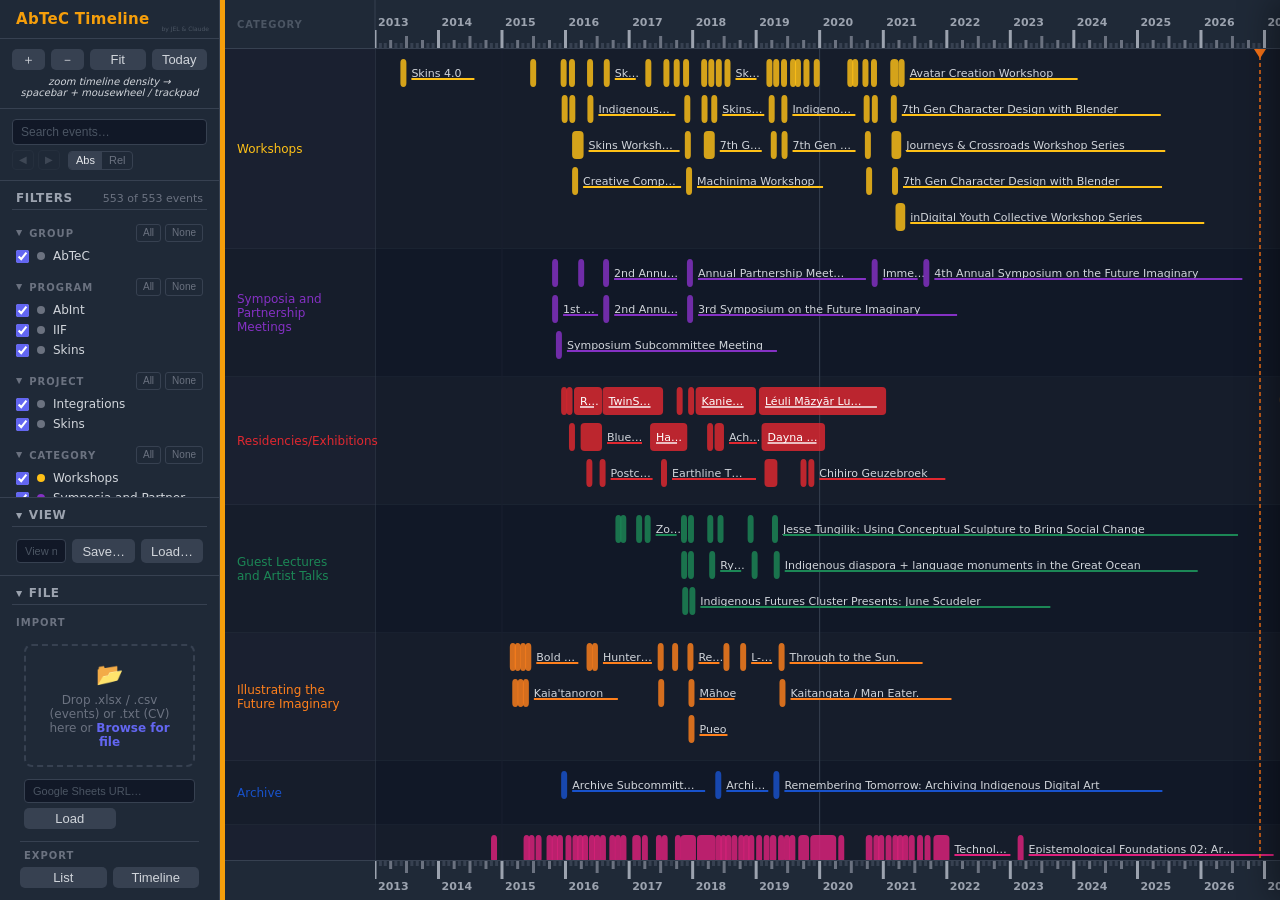
==== commit a7c5766b: "color change test" ====
--- a/index.html
+++ b/index.html
@@ -1,3799 +1,3323 @@
 <!DOCTYPE html>
 <html lang="en">
-
 <head>
-  <meta charset="UTF-8">
-  <meta name="viewport" content="width=device-width, initial-scale=1.0">
-  <title>AbTeC Timeline</title>
-  <link rel="preconnect" href="https://fonts.googleapis.com">
-  <link rel="preconnect" href="https://fonts.gstatic.com" crossorigin>
-  <link href="https://fonts.googleapis.com/css2?family=Nunito:wght@300;400;600;700&display=swap" rel="stylesheet">
-  <script src="https://cdn.sheetjs.com/xlsx-0.20.3/package/dist/xlsx.full.min.js"
-    integrity="sha384-EnyY0/GSHQGSxSgMwaIPzSESbqoOLSexfnSMN2AP+39Ckmn92stwABZynq1JyzdT"
-    crossorigin="anonymous"></script>
-  <script src="data/timeline-data/timeline-data.js"></script>
-  <script src="data/taglines.js"></script>
-  <script>if (location.search.includes('public')) document.documentElement.classList.add('mode-public');</script>
-  <!-- CV format support — safe to ignore if working on AbTeC timeline only.
-     pub-images.js  : publication cover image lookup (generated by fetch_pub_images.py)
-     utilities/cv-utilities.js : CV parser, theme system, Storybox helpers (exports window.CVFormat) -->
-  <script>if (!window.__PUB_IMAGES__) window.__PUB_IMAGES__ = {};</script>
-  <script src="data/cv-data/pub-images.js"></script>
-  <script>if (!window.__PEOPLE_IMAGES__) window.__PEOPLE_IMAGES__ = {};</script>
-  <script src="data/people-images.js"></script>
-  <script src="utilities/cv-utilities.js"></script>
-  <script src="utilities/orcid-utilities.js"></script>
-  <style>
-    * {
-      box-sizing: border-box;
-      margin: 0;
-      padding: 0;
-    }
-
-    body {
-      font-family: system-ui, -apple-system, sans-serif;
-      background: #111827;
-      color: #e5e7eb;
-      display: flex;
-      height: 100vh;
-      overflow: hidden;
-    }
-
-    /* ── Sidebar ──────────────────────────────────────────────── */
-    #sidebar {
-      width: 220px;
-      min-width: 120px;
-      max-width: 520px;
-      background: #1f2937;
-      border-right: 1px solid #374151;
-      display: flex;
-      flex-direction: column;
-      overflow: hidden;
-      flex-shrink: 0;
-    }
-
-    #sidebar-resizer {
-      width: 5px;
-      background: #f59e0b;
-      cursor: col-resize;
-      flex-shrink: 0;
-      transition: background 0.15s;
-    }
-
-    #sidebar-resizer:hover,
-    #sidebar-resizer.dragging {
-      background: #d97706;
-    }
-
-    #sidebar-title {
-      position: relative;
-      padding: 10px 12px 10px 16px;
-      font-size: 15px;
-      font-weight: 700;
-      letter-spacing: 0.02em;
-      color: #f59e0b;
-      border-bottom: 1px solid #374151;
-      flex-shrink: 0;
-    }
-
-    #sidebar-byline {
-      position: absolute;
-      right: 10px;
-      bottom: 6px;
-      font-size: 6px;
-      font-weight: 400;
-      color: #4b5563;
-      letter-spacing: 0;
-    }
-
-    #sidebar-controls {
-      display: flex;
-      flex-wrap: wrap;
-      gap: 6px;
-      padding: 10px 12px;
-      border-bottom: 1px solid #374151;
-      flex-shrink: 0;
-    }
-
-    #sidebar-controls .sb-btn {
-      flex: 1;
-    }
-
-    #view-hint {
-      width: 100%;
-      font-size: 10px;
-      color: #d1d5db;
-      font-style: italic;
-      text-align: center;
-    }
-
-    .hint-mobile {
-      display: none;
-    }
-
-    @media (hover: none),
-    (max-width: 1024px) {
-      .hint-desktop {
-        display: none;
-      }
-
-      .hint-mobile {
-        display: inline;
-      }
-    }
-
-    /* ── Public mode — hide file controls ────────────────────────────────── */
-    .mode-public #sidebar-file-section {
-      display: none;
-    }
-
-    /* ── Files section (Import + Export) ─────────────────────────────────── */
-    #sidebar-file-section {
-      border-top: 1px solid #374151;
-      flex-shrink: 0;
-      padding: 0 12px 8px;
-    }
-
-    .sf-section-label {
-      display: flex;
-      align-items: baseline;
-      gap: 6px;
-      font-size: 12px;
-      font-weight: 700;
-      letter-spacing: 0.05em;
-      text-transform: uppercase;
-      color: #9ca3af;
-      padding: 10px 4px 4px;
-      border-bottom: 1px solid #374151;
-      margin-bottom: 4px;
-      user-select: none;
-    }
-
-    .sf-section-label:hover {
-      color: #d1d5db;
-    }
-
-    .sf-sublabel {
-      font-size: 10px;
-      font-weight: 700;
-      color: #6b7280;
-      letter-spacing: 0.1em;
-      text-transform: uppercase;
-      padding: 8px 4px 4px;
-    }
-
-    .sf-subsection {
-      padding-bottom: 4px;
-    }
-
-    #sidebar-export {
-      border-top: 1px solid #374151;
-      margin: 0 8px;
-      padding-bottom: 4px;
-    }
-
-    .sf-subsection .print-btns {
-      padding: 2px 0 0;
-    }
-
-    .sf-subsection .print-btns .sb-btn {
-      flex: 1;
-    }
-
-    /* ── View section ───────────────────────────────────────────────────────── */
-    #sidebar-views-section {
-      border-top: 1px solid #374151;
-      flex-shrink: 0;
-      padding: 0 12px 8px;
-    }
-
-    #svs-save-row {
-      display: flex;
-      gap: 6px;
-      padding: 8px 4px 4px;
-    }
-
-    #view-name-input {
-      flex: 1;
-      background: #111827;
-      border: 1px solid #374151;
-      border-radius: 4px;
-      color: #e5e7eb;
-      font-size: 11px;
-      padding: 5px 8px;
-      outline: none;
-      min-width: 0;
-    }
-
-    #view-name-input:focus {
-      border-color: #6366f1;
-    }
-
-    #view-name-input::placeholder {
-      color: #4b5563;
-    }
-
-    @media (hover: none),
-    (max-width: 1024px) {
-      #view-name-input {
-        min-height: 44px;
-        font-size: 16px;
-        border-radius: 8px;
-      }
-    }
-
-    #drop-zone {
-      margin: 12px;
-      border: 2px dashed #374151;
-      border-radius: 8px;
-      padding: 16px 12px;
-      text-align: center;
-      cursor: pointer;
-      transition: border-color 0.15s, background 0.15s;
-      font-size: 12px;
-      color: #6b7280;
-      user-select: none;
-      flex-shrink: 0;
-    }
-
-    #drop-zone:hover,
-    #drop-zone.over {
-      border-color: #6366f1;
-      background: #1e2033;
-      color: #e5e7eb;
-    }
-
-    #drop-zone .dz-icon {
-      font-size: 22px;
-      margin-bottom: 6px;
-    }
-
-    #drop-zone input[type=file] {
-      display: none;
-    }
-
-    #drop-zone .dz-browse {
-      color: #6366f1;
-      font-weight: 600;
-    }
-
-    #url-box {
-      padding: 0 12px 8px;
-    }
-
-    #url-input {
-      display: block;
-      width: 100%;
-      background: #111827;
-      border: 1px solid #374151;
-      border-radius: 4px;
-      color: #e5e7eb;
-      font-size: 11px;
-      padding: 5px 8px;
-      outline: none;
-      margin-bottom: 5px;
-    }
-
-    #url-input:focus {
-      border-color: #6366f1;
-    }
-
-    #url-input::placeholder {
-      color: #4b5563;
-    }
-
-    #url-row {
-      display: flex;
-      align-items: center;
-      gap: 8px;
-    }
-
-    #url-status {
-      font-size: 11px;
-      color: #6b7280;
-      flex: 1;
-      overflow: hidden;
-      text-overflow: ellipsis;
-      white-space: nowrap;
-    }
-
-    .print-btns {
-      display: flex;
-      gap: 6px;
-    }
-
-    .sb-btn {
-      flex: 1;
-      text-align: center;
-      padding: 5px 4px;
-      font-size: 12px;
-    }
-
-    #search-box {
-      padding: 10px 12px;
-      flex-shrink: 0;
-      border-bottom: 1px solid #374151;
-    }
-
-    #search-input {
-      display: block;
-      width: 100%;
-      background: #111827;
-      border: 1px solid #374151;
-      border-radius: 4px;
-      color: #e5e7eb;
-      font-size: 12px;
-      padding: 5px 8px;
-      outline: none;
-      margin-bottom: 5px;
-    }
-
-    #search-input:focus {
-      border-color: #6366f1;
-    }
-
-    #search-input::placeholder {
-      color: #4b5563;
-    }
-
-    #search-count {
-      font-size: 11px;
-      color: #6b7280;
-      white-space: nowrap;
-      margin-left: auto;
-    }
-
-    #search-nav-row {
-      display: flex;
-      gap: 4px;
-      align-items: center;
-    }
-
-    .search-nav-btn {
-      background: none;
-      border: 1px solid #374151;
-      border-radius: 4px;
-      color: #9ca3af;
-      font-size: 10px;
-      padding: 4px 6px;
-      cursor: pointer;
-      flex-shrink: 0;
-      line-height: 1;
-    }
-
-    .search-nav-btn:hover:not(:disabled) {
-      color: #e5e7eb;
-      background: #374151;
-    }
-
-    .search-nav-btn:disabled {
-      opacity: 0.25;
-      cursor: default;
-    }
-
-    #search-mode-toggle {
-      display: inline-flex;
-      border: 1px solid #374151;
-      border-radius: 4px;
-      overflow: hidden;
-      margin-left: 4px;
-    }
-
-    .search-mode-btn {
-      background: none;
-      border: none;
-      color: #6b7280;
-      font-size: 11px;
-      cursor: pointer;
-      padding: 3px 7px;
-      line-height: 1;
-    }
-
-    .search-mode-btn:hover {
-      color: #e5e7eb;
-    }
-
-    .search-mode-btn.active {
-      background: #374151;
-      color: #e5e7eb;
-    }
-
-    #filters {
-      flex: 1;
-      overflow-y: auto;
-      padding: 0 12px 16px;
-    }
-
-    #filters::-webkit-scrollbar {
-      width: 4px;
-    }
-
-    #filters::-webkit-scrollbar-track {
-      background: transparent;
-    }
-
-    #filters::-webkit-scrollbar-thumb {
-      background: #374151;
-      border-radius: 2px;
-    }
-
-    #filters::-webkit-scrollbar-thumb:hover {
-      background: #fcd34d;
-    }
-
-    #filters::-webkit-scrollbar-thumb:active {
-      background: #d97706;
-    }
-
-    .filter-panel-title {
-      display: flex;
-      align-items: baseline;
-      gap: 6px;
-      font-size: 12px;
-      font-weight: 700;
-      letter-spacing: 0.05em;
-      text-transform: uppercase;
-      color: #9ca3af;
-      padding: 10px 4px 4px;
-      border-bottom: 1px solid #374151;
-      margin-bottom: 4px;
-    }
-
-    .filter-panel-title #event-count {
-      margin-left: auto;
-      padding: 0;
-      font-size: 11px;
-      font-weight: 400;
-      text-transform: none;
-      letter-spacing: 0;
-    }
-
-    .filter-section-title {
-      font-size: 10px;
-      font-weight: 700;
-      letter-spacing: 0.1em;
-      text-transform: uppercase;
-      color: #6b7280;
-      margin: 14px 0 6px;
-    }
-
-    .filter-label {
-      display: flex;
-      align-items: center;
-      gap: 8px;
-      padding: 3px 4px;
-      border-radius: 4px;
-      cursor: pointer;
-      font-size: 12px;
-      color: #d1d5db;
-      transition: background 0.1s;
-    }
-
-    .filter-label:hover {
-      background: #374151;
-    }
-
-    .filter-label input[type=checkbox] {
-      cursor: pointer;
-      accent-color: #6366f1;
-      flex-shrink: 0;
-    }
-
-    .filter-dot {
-      width: 8px;
-      height: 8px;
-      border-radius: 50%;
-      flex-shrink: 0;
-    }
-
-    .filter-label>span:last-child {
-      overflow: hidden;
-      text-overflow: ellipsis;
-      white-space: nowrap;
-    }
-
-    /* ── Accordion filter layout ──────────────────────────────────────────── */
-    .accordion-section {
-      margin-bottom: 2px;
-    }
-
-    .accordion-subgroup {
-      margin-bottom: 1px;
-    }
-
-    .accordion-subgroup-header {
-      display: flex;
-      align-items: center;
-      gap: 5px;
-      cursor: pointer;
-      user-select: none;
-      padding: 4px 4px 2px 6px;
-      font-size: 9px;
-      font-weight: 700;
-      text-transform: uppercase;
-      letter-spacing: 0.08em;
-      color: #4b5563;
-    }
-
-    .accordion-subgroup-header:hover {
-      color: #6b7280;
-    }
-
-    .accordion-subgroup-header .accordion-arrow {
-      font-size: 7px;
-    }
-
-    .accordion-header {
-      display: flex;
-      align-items: center;
-      gap: 6px;
-      cursor: pointer;
-      user-select: none;
-      padding: 10px 4px 4px;
-      font-size: 10px;
-      font-weight: 700;
-      text-transform: uppercase;
-      letter-spacing: 0.1em;
-      color: #6b7280;
-    }
-
-    .accordion-header:hover {
-      color: #9ca3af;
-    }
-
-    .accordion-arrow {
-      display: inline-block;
-      font-size: 8px;
-      flex-shrink: 0;
-      transition: transform 0.15s ease;
-    }
-
-    .accordion-arrow.open {
-      transform: rotate(90deg);
-    }
-
-    .accordion-body {
-      overflow: hidden;
-    }
-
-    .accordion-body.collapsed {
-      display: none;
-    }
-
-    .filter-all-none {
-      margin-left: auto;
-      display: flex;
-      gap: 4px;
-      flex-shrink: 0;
-    }
-
-    .filter-all-none button {
-      font-size: 10px;
-      padding: 1px 6px;
-      background: transparent;
-      border: 1px solid #374151;
-      color: #6b7280;
-      border-radius: 3px;
-      cursor: pointer;
-      line-height: 1.4;
-    }
-
-    .filter-all-none button:hover {
-      background: #374151;
-      color: #e5e7eb;
-    }
-
-    /* ── View mode toggle ─────────────────────────────────────────────────── */
-    .view-mode-toggle {
-      display: flex;
-      gap: 6px;
-      margin-bottom: 12px;
-    }
-
-    .view-mode-btn {
-      flex: 1;
-      padding: 4px 0;
-      font-size: 11px;
-      font-weight: 600;
-      text-transform: uppercase;
-      letter-spacing: .05em;
-      background: transparent;
-      border: 1px solid #374151;
-      color: #9ca3af;
-      border-radius: 4px;
-      cursor: pointer;
-    }
-
-    .view-mode-btn.active {
-      background: #d97706;
-      border-color: #d97706;
-      color: #fff;
-    }
-
-    .view-mode-btn:hover:not(.active) {
-      background: #374151;
-      color: #e5e7eb;
-    }
-
-    /* ── Enrichment tag pills (drawer) ───────────────────────────────────── */
-    .d-tags {
-      margin-top: 12px;
-    }
-
-    .d-tags h3 {
-      font-size: 10px;
-      text-transform: uppercase;
-      letter-spacing: .06em;
-      color: #6b7280;
-      margin: 0 0 6px 0;
-    }
-
-    .d-tag-list {
-      display: flex;
-      flex-wrap: wrap;
-      gap: 5px;
-    }
-
-    .d-tag {
-      font-size: 10px;
-      padding: 2px 8px;
-      border-radius: 12px;
-      background: #1f2937;
-      border: 1px solid #374151;
-      color: #9ca3af;
-    }
-
-    .d-tag.theme {
-      border-color: #d97706;
-      color: #d97706;
-    }
-
-    .d-tag.concept {
-      border-color: #6366f1;
-      color: #6366f1;
-    }
-
-    .d-tag.collaborator {
-      border-color: #10b981;
-      color: #10b981;
-    }
-
-    /* ── Main ─────────────────────────────────────────────────── */
-    #main {
-      flex: 1;
-      display: flex;
-      flex-direction: column;
-      overflow: hidden;
-      min-width: 0;
-    }
-
-    .tb-btn {
-      background: #374151;
-      border: none;
-      color: #d1d5db;
-      padding: 4px 10px;
-      border-radius: 5px;
-      cursor: pointer;
-      font-size: 13px;
-      line-height: 1;
-    }
-
-    .tb-btn:hover {
-      background: #4b5563;
-      color: #fff;
-    }
-
-    .tb-btn.active {
-      background: #92400e;
-      color: #fcd34d;
-    }
-
-    .tb-btn.active:hover {
-      background: #b45309;
-      color: #fef3c7;
-    }
-
-    #event-count {
-      font-size: 11px;
-      color: #6b7280;
-      padding: 2px 0 6px;
-      display: block;
-    }
-
-    /* ── Timeline canvas area ─────────────────────────────────── */
-    #tl-wrap {
-      flex: 1;
-      position: relative;
-      overflow-y: auto;
-      overflow-x: hidden;
-      cursor: grab;
-      background: #111827;
-      touch-action: pan-y;
-    }
-
-    #tl-wrap.panning {
-      cursor: grabbing;
-    }
-
-    #tl-header {
-      position: sticky;
-      top: 0;
-      z-index: 20;
-      background: #1f2937;
-      border-bottom: 1px solid #374151;
-    }
-
-    #tl-svg {
-      display: block;
-    }
-
-    /* ── Empty state ──────────────────────────────────────────── */
-    #empty {
-      position: absolute;
-      inset: 0;
-      display: flex;
-      flex-direction: column;
-      align-items: center;
-      justify-content: center;
-      color: #374151;
-      gap: 10px;
-      font-size: 14px;
-      pointer-events: none;
-    }
-
-    /* ── Modal ────────────────────────────────────────────────── */
-    /* ── Drawer ───────────────────────────────────────────────── */
-    #drawer {
-      position: fixed;
-      top: 0;
-      right: 0;
-      width: 380px;
-      height: 100%;
-      background: #1f2937;
-      border-left: 1px solid #374151;
-      z-index: 200;
-      transform: translateX(100%);
-      transition: transform 0.3s cubic-bezier(0.4, 0, 0.2, 1);
-      display: flex;
-      flex-direction: column;
-      box-shadow: -8px 0 32px rgba(0, 0, 0, 0.4);
-    }
-
-    #drawer.open {
-      transform: translateX(0);
-    }
-
-    #drawer-header {
-      display: flex;
-      align-items: center;
-      padding: 8px 12px;
-      border-bottom: 1px solid #374151;
-      flex-shrink: 0;
-      gap: 4px;
-    }
-
-    #drawer-nav {
-      display: flex;
-      gap: 4px;
-      flex: 1;
-    }
-
-    .drawer-btn {
-      background: none;
-      border: none;
-      color: #6b7280;
-      font-size: 15px;
-      cursor: pointer;
-      padding: 3px 8px;
-      border-radius: 4px;
-      line-height: 1;
-    }
-
-    .drawer-btn:hover:not(:disabled) {
-      color: #e5e7eb;
-      background: #374151;
-    }
-
-    .drawer-btn:disabled {
-      opacity: 0.25;
-      cursor: default;
-    }
-
-    #nav-scope-toggle {
-      display: inline-flex;
-      border: 1px solid #374151;
-      border-radius: 4px;
-      overflow: hidden;
-      margin-left: 6px;
-    }
-
-    .scope-btn {
-      background: none;
-      border: none;
-      color: #6b7280;
-      font-size: 11px;
-      cursor: pointer;
-      padding: 3px 8px;
-      line-height: 1;
-    }
-
-    .scope-btn:hover {
-      color: #e5e7eb;
-    }
-
-    .scope-btn.active {
-      background: #374151;
-      color: #e5e7eb;
-    }
-
-    #drawer-body {
-      flex: 1;
-      overflow-y: auto;
-      padding: 18px 20px 24px;
-    }
-
-    #drawer-body h2 {
-      font-size: 17px;
-      font-weight: 700;
-      margin-bottom: 8px;
-      line-height: 1.35;
-    }
-
-    .d-meta {
-      font-size: 11px;
-      color: #6b7280;
-      margin-bottom: 16px;
-      line-height: 2;
-    }
-
-    .d-meta div:first-child {
-      color: #ffffff;
-    }
-
-    .d-media {
-      margin-bottom: 16px;
-    }
-
-    .d-media iframe {
-      width: 100%;
-      aspect-ratio: 16/9;
-      border: none;
-      border-radius: 6px;
-      display: block;
-    }
-
-    .d-media img {
-      width: 100%;
-      border-radius: 6px;
-      display: block;
-    }
-
-    .d-media-caption {
-      font-size: 11px;
-      color: #9ca3af;
-      margin-top: 5px;
-      line-height: 1.4;
-    }
-
-    .d-media-credit {
-      font-size: 10px;
-      color: #6b7280;
-      margin-top: 2px;
-    }
-
-    .d-desc {
-      font-size: 13px;
-      line-height: 1.53;
-      color: #d1d5db;
-      white-space: pre-wrap;
-    }
-
-    .d-desc a {
-      color: #6366f1;
-      text-decoration: underline;
-    }
-
-    .d-desc a:hover {
-      color: #818cf8;
-    }
-
-    .d-more {
-      margin-top: 10px;
-      font-size: 13px;
-    }
-
-    .d-more a {
-      color: #6366f1;
-      text-decoration: underline;
-    }
-
-    .d-more a:hover {
-      color: #818cf8;
-    }
-
-    .d-team,
-    .d-funders {
-      margin-top: 16px;
-      font-size: 13px;
-      color: #d1d5db;
-    }
-
-    .d-team h3,
-    .d-funders h3 {
-      font-size: 11px;
-      text-transform: uppercase;
-      letter-spacing: 0.08em;
-      color: #9ca3af;
-      margin: 0 0 6px;
-    }
-
-    .d-team-group {
-      margin-bottom: 10px;
-    }
-
-    .d-team-role {
-      color: #ffffff;
-      font-weight: 500;
-    }
-
-    .d-team-sublabel {
-      color: #9ca3af;
-      font-style: italic;
-    }
-
-    .d-team-ra-level {
-      margin-top: 5px;
-    }
-
-    .d-team-name {
-      display: block;
-      margin-top: 0;
-    }
-
-    /* ── Tooltip ──────────────────────────────────────────────── */
-    #tooltip {
-      position: fixed;
-      background: #111827;
-      border: 1px solid #374151;
-      padding: 8px 12px;
-      border-radius: 6px;
-      max-width: 240px;
-      z-index: 300;
-      box-shadow: 0 4px 12px rgba(0, 0, 0, 0.5);
-      display: none;
-    }
-
-    #tooltip .tt-headline {
-      font-size: 16px;
-      font-weight: 600;
-      color: #e5e7eb;
-      margin-bottom: 4px;
-    }
-
-    #tooltip .tt-desc {
-      font-size: 14px;
-      color: #9ca3af;
-      line-height: 1.5;
-      margin-bottom: 6px;
-    }
-
-    #tooltip .tt-date {
-      font-size: 10px;
-      font-weight: 700;
-      color: #6b7280;
-      letter-spacing: 0.04em;
-    }
-
-    #tooltip .tt-photo {
-      display: block;
-      width: 75px;
-      height: 74px;
-      object-fit: cover;
-      margin-top: 8px;
-    }
-
-    /* ── Bottom axis ──────────────────────────────────────────── */
-    #tl-bottom {
-      position: sticky;
-      bottom: 0;
-      left: 0;
-      right: 0;
-      height: 40px;
-      background: #1f2937;
-      border-top: 1px solid #374151;
-      pointer-events: none;
-      z-index: 10;
-    }
-
-    /* ── Export modal ─────────────────────────────────────────── */
-    #export-modal-bg {
-      display: none;
-      position: fixed;
-      inset: 0;
-      background: rgba(0, 0, 0, 0.65);
-      z-index: 200;
-      align-items: center;
-      justify-content: center;
-    }
-
-    #export-modal-bg.open {
-      display: flex;
-    }
-
-    #export-modal {
-      background: #1f2937;
-      border: 1px solid #374151;
-      border-radius: 10px;
-      padding: 20px 24px;
-      max-width: 340px;
-      width: calc(100% - 40px);
-      box-shadow: 0 20px 60px rgba(0, 0, 0, 0.6);
-    }
-
-    #export-modal h2 {
-      font-size: 16px;
-      margin-bottom: 16px;
-    }
-
-    .export-row {
-      display: flex;
-      align-items: center;
-      gap: 12px;
-      margin-bottom: 14px;
-    }
-
-    .export-row label {
-      font-size: 13px;
-      color: #9ca3af;
-      min-width: 80px;
-    }
-
-    .export-row input[type=number] {
-      background: #111827;
-      border: 1px solid #374151;
-      color: #e5e7eb;
-      padding: 5px 8px;
-      border-radius: 5px;
-      font-size: 14px;
-      width: 90px;
-    }
-
-    .export-btns {
-      display: flex;
-      justify-content: flex-end;
-      gap: 8px;
-      margin-top: 4px;
-    }
-
-    /* ── Crosshair ────────────────────────────────────────────── */
-    #crosshair-label {
-      position: fixed;
-      pointer-events: none;
-      z-index: 150;
-      background: rgba(17, 24, 39, 0.9);
-      color: #f97316;
-      font-size: 11px;
-      font-weight: 600;
-      font-family: system-ui, sans-serif;
-      padding: 2px 6px;
-      border-radius: 3px;
-      border: 1px solid #374151;
-      white-space: nowrap;
-      display: none;
-    }
-
-    /* ── Mobile toolbar ──────────────────────────────────────────────────────── */
-    #mobile-toolbar {
-      display: none;
-      align-items: center;
-      gap: 6px;
-      padding: 6px 10px;
-      background: #1f2937;
-      border-bottom: 1px solid #374151;
-      flex-shrink: 0;
-    }
-
-    #btn-sidebar-toggle {
-      font-size: 18px;
-      background: none;
-      border: none;
-      color: #9ca3af;
-      cursor: pointer;
-      padding: 2px 8px;
-      border-radius: 4px;
-      line-height: 1;
-    }
-
-    #btn-sidebar-toggle:hover {
-      color: #e5e7eb;
-      background: #374151;
-    }
-
-    #sidebar-overlay {
-      display: none;
-      position: fixed;
-      inset: 0;
-      background: rgba(0, 0, 0, 0.5);
-      z-index: 99;
-    }
-
-    /* ── Touch layout: iPhone + iPad (hover: none = touch-first device) ─────── */
-    @media (hover: none),
-    (max-width: 1024px) {
-      #sidebar {
-        position: fixed;
-        left: 0;
-        top: 0;
-        height: 100%;
-        transform: translateX(-100%);
-        transition: transform 0.3s ease;
-        z-index: 100;
-        width: 300px !important;
-        min-width: 300px;
-        max-width: 300px;
-      }
-
-      #sidebar.mobile-open {
-        transform: translateX(0);
-      }
-
-      #sidebar-overlay.visible {
-        display: block;
-      }
-
-      #sidebar-resizer {
-        display: none;
-      }
-
-      /* Toolbar */
-      #mobile-toolbar {
-        display: flex;
-        position: fixed;
-        top: 0;
-        left: 0;
-        right: 0;
-        z-index: 50;
-        min-height: calc(52px + env(safe-area-inset-top, 0px));
-        padding: env(safe-area-inset-top, 0px) 8px 4px;
-        justify-content: space-between;
-        align-items: flex-end;
-        gap: 4px;
-      }
-
-      #mobile-title {
-        flex: 1;
-        font-size: 14px;
-        font-weight: 700;
-        color: #f59e0b;
-        letter-spacing: 0.03em;
-        white-space: nowrap;
-        overflow: hidden;
-        text-overflow: ellipsis;
-        padding: 0 4px;
-        align-self: flex-end;
-        line-height: 44px;
-      }
-
-      #main {
-        padding-top: calc(52px + env(safe-area-inset-top, 0px));
-      }
-
-      #drawer {
-        width: 480px !important;
-      }
-
-      /* ── 44pt minimum tap targets (Apple HIG) ─────────────────────────────── */
-
-      /* Toolbar buttons */
-      #mobile-toolbar .tb-btn {
-        min-width: 44px;
-        min-height: 44px;
-        padding: 0 16px;
-        font-size: 17px;
-        border-radius: 8px;
-        display: flex;
-        align-items: center;
-        justify-content: center;
-      }
-
-      #btn-sidebar-toggle {
-        min-width: 44px;
-        min-height: 44px;
-        font-size: 22px;
-        padding: 0;
-        display: flex;
-        align-items: center;
-        justify-content: center;
-        border-radius: 8px;
-      }
-
-      #mobile-toolbar .tb-btn:active {
-        background: #4b5563;
-        color: #fff;
-      }
-
-      #btn-sidebar-toggle:active {
-        background: #374151;
-      }
-
-      /* Sidebar buttons */
-      #sidebar .tb-btn {
-        min-height: 44px;
-        font-size: 15px;
-        padding: 0 14px;
-        display: flex;
-        align-items: center;
-        justify-content: center;
-        border-radius: 8px;
-      }
-
-      #sidebar .tb-btn:active {
-        background: #4b5563;
-        color: #fff;
-      }
-
-      /* Text inputs: 16px prevents iOS auto-zoom on focus */
-      #search-input,
-      #url-input {
-        min-height: 44px;
-        font-size: 16px;
-        padding: 0 12px;
-        border-radius: 8px;
-      }
-
-      /* Search nav (◀ ▶) and mode (Abs/Rel) buttons */
-      .search-nav-btn {
-        min-width: 44px;
-        min-height: 44px;
-        font-size: 16px;
-        padding: 0;
-        display: flex;
-        align-items: center;
-        justify-content: center;
-        border-radius: 8px;
-      }
-
-      .search-mode-btn {
-        min-width: 44px;
-        min-height: 44px;
-        font-size: 14px;
-        display: flex;
-        align-items: center;
-        justify-content: center;
-      }
-
-      .search-nav-btn:active:not(:disabled) {
-        background: #374151;
-        color: #e5e7eb;
-      }
-
-      .search-mode-btn:active {
-        background: #4b5563;
-        color: #e5e7eb;
-      }
-
-      /* Hide file drop-zone — not usable on touch devices */
-      #drop-zone {
-        display: none !important;
-      }
-    }
-
-    /* ── Phone-only overrides (≤767px) ──────────────────────────────────────── */
-    @media (max-width: 767px) {
-      #sidebar {
-        width: 280px !important;
-        min-width: 280px;
-        max-width: 280px;
-      }
-
-      #drawer {
-        width: 100% !important;
-      }
-    }
-
-    /* O6: hover opacity handled by CSS — replaces per-element mouseenter/mouseleave */
-    .event-bar-g:hover>rect {
-      opacity: 1;
-    }
-
-    /* Category drag-reorder */
-    .cat-drag-list {
-      display: flex;
-      flex-direction: column;
-    }
-
-    .cat-row {
-      display: flex;
-      align-items: center;
-      gap: 2px;
-      border-radius: 4px;
-    }
-
-    .cat-row.dragging {
-      opacity: 0.35;
-    }
-
-    .cat-drag-handle {
-      cursor: grab;
-      color: #4b5563;
-      font-size: 13px;
-      padding: 3px 3px 3px 2px;
-      flex-shrink: 0;
-      touch-action: none;
-      user-select: none;
-      line-height: 1;
-    }
-
-    .cat-drag-handle:hover {
-      color: #9ca3af;
-    }
-
-    .cat-drag-handle:active {
-      cursor: grabbing;
-    }
-
-    .cat-row .filter-label {
-      flex: 1;
-      min-width: 0;
-    }
-  </style>
+<meta charset="UTF-8">
+<meta name="viewport" content="width=device-width, initial-scale=1.0">
+<title>AbTeC Timeline</title>
+<link rel="preconnect" href="https://fonts.googleapis.com">
+<link rel="preconnect" href="https://fonts.gstatic.com" crossorigin>
+<link href="https://fonts.googleapis.com/css2?family=Nunito:wght@300;400;600;700&display=swap" rel="stylesheet">
+<script src="https://cdn.sheetjs.com/xlsx-0.20.3/package/dist/xlsx.full.min.js"
+        integrity="sha384-EnyY0/GSHQGSxSgMwaIPzSESbqoOLSexfnSMN2AP+39Ckmn92stwABZynq1JyzdT"
+        crossorigin="anonymous"></script>
+<script>window.__TIMELINE_DATA__ = null;</script>
+<script src="data/timeline-data/timeline-data.js"></script>
+<style>
+* { box-sizing: border-box; margin: 0; padding: 0; }
+body {
+  font-family: system-ui, -apple-system, sans-serif;
+  background: #111827;
+  color: #e5e7eb;
+  display: flex;
+  height: 100vh;
+  overflow: hidden;
+}
+
+/* ── Sidebar ──────────────────────────────────────────────── */
+#sidebar {
+  width: 220px;
+  min-width: 120px;
+  max-width: 520px;
+  background: #1f2937;
+  border-right: 1px solid #374151;
+  display: flex;
+  flex-direction: column;
+  overflow: hidden;
+  flex-shrink: 0;
+}
+#sidebar-resizer {
+  width: 5px;
+  background: #f59e0b;
+  cursor: col-resize;
+  flex-shrink: 0;
+  transition: background 0.15s;
+}
+#sidebar-resizer:hover, #sidebar-resizer.dragging { background: #d97706; }
+#sidebar-title {
+  position: relative;
+  padding: 10px 12px 10px 16px;
+  font-size: 15px;
+  font-weight: 700;
+  letter-spacing: 0.02em;
+  color: #f59e0b;
+  border-bottom: 1px solid #374151;
+  flex-shrink: 0;
+}
+#sidebar-byline {
+  position: absolute;
+  right: 10px;
+  bottom: 6px;
+  font-size: 6px;
+  font-weight: 400;
+  color: #4b5563;
+  letter-spacing: 0;
+}
+#sidebar-controls {
+  display: flex;
+  flex-wrap: wrap;
+  gap: 6px;
+  padding: 10px 12px;
+  border-bottom: 1px solid #374151;
+  flex-shrink: 0;
+}
+#sidebar-controls .sb-btn { flex: 1; }
+#view-hint {
+  width: 100%;
+  font-size: 10px;
+  color: #d1d5db;
+  font-style: italic;
+  text-align: center;
+}
+.hint-mobile { display: none; }
+@media (hover: none), (max-width: 1024px) {
+  .hint-desktop { display: none; }
+  .hint-mobile  { display: inline; }
+}
+/* ── Files section (Import + Export) ─────────────────────────────────── */
+#sidebar-file-section {
+  border-top: 1px solid #374151;
+  flex-shrink: 0;
+  padding: 0 12px 8px;
+}
+.sf-section-label {
+  display: flex; align-items: baseline; gap: 6px;
+  font-size: 12px;
+  font-weight: 700;
+  letter-spacing: 0.05em;
+  text-transform: uppercase;
+  color: #9ca3af;
+  padding: 10px 4px 4px;
+  border-bottom: 1px solid #374151;
+  margin-bottom: 4px;
+  user-select: none;
+}
+.sf-section-label:hover { color: #d1d5db; }
+.sf-sublabel {
+  font-size: 10px;
+  font-weight: 700;
+  color: #6b7280;
+  letter-spacing: 0.1em;
+  text-transform: uppercase;
+  padding: 8px 4px 4px;
+}
+.sf-subsection { padding-bottom: 4px; }
+#sidebar-export {
+  border-top: 1px solid #374151;
+  margin: 0 8px;
+  padding-bottom: 4px;
+}
+.sf-subsection .print-btns { padding: 2px 0 0; }
+.sf-subsection .print-btns .sb-btn { flex: 1; }
+/* ── View section ───────────────────────────────────────────────────────── */
+#sidebar-views-section { border-top: 1px solid #374151; flex-shrink: 0; padding: 0 12px 8px; }
+#svs-save-row { display: flex; gap: 6px; padding: 8px 4px 4px; }
+#view-name-input {
+  flex: 1; background: #111827; border: 1px solid #374151; border-radius: 4px;
+  color: #e5e7eb; font-size: 11px; padding: 5px 8px; outline: none; min-width: 0;
+}
+#view-name-input:focus { border-color: #6366f1; }
+#view-name-input::placeholder { color: #4b5563; }
+@media (hover: none), (max-width: 1024px) {
+  #view-name-input { min-height: 44px; font-size: 16px; border-radius: 8px; }
+}
+#drop-zone {
+  margin: 12px;
+  border: 2px dashed #374151;
+  border-radius: 8px;
+  padding: 16px 12px;
+  text-align: center;
+  cursor: pointer;
+  transition: border-color 0.15s, background 0.15s;
+  font-size: 12px;
+  color: #6b7280;
+  user-select: none;
+  flex-shrink: 0;
+}
+#drop-zone:hover, #drop-zone.over {
+  border-color: #6366f1;
+  background: #1e2033;
+  color: #e5e7eb;
+}
+#drop-zone .dz-icon { font-size: 22px; margin-bottom: 6px; }
+#drop-zone input[type=file] { display: none; }
+#drop-zone .dz-browse { color: #6366f1; font-weight: 600; }
+#gsheet-box {
+  padding: 0 12px 8px;
+}
+#gsheet-input {
+  display: block;
+  width: 100%;
+  background: #111827;
+  border: 1px solid #374151;
+  border-radius: 4px;
+  color: #e5e7eb;
+  font-size: 11px;
+  padding: 5px 8px;
+  outline: none;
+  margin-bottom: 5px;
+}
+#gsheet-input:focus { border-color: #6366f1; }
+#gsheet-input::placeholder { color: #4b5563; }
+#gsheet-row {
+  display: flex;
+  align-items: center;
+  gap: 8px;
+}
+#gsheet-status {
+  font-size: 11px;
+  color: #6b7280;
+  flex: 1;
+  overflow: hidden;
+  text-overflow: ellipsis;
+  white-space: nowrap;
+}
+.print-btns {
+  display: flex;
+  gap: 6px;
+}
+.sb-btn { flex: 1; text-align: center; padding: 5px 4px; font-size: 12px; }
+#search-box {
+  padding: 10px 12px;
+  flex-shrink: 0;
+  border-bottom: 1px solid #374151;
+}
+#search-input {
+  display: block;
+  width: 100%;
+  background: #111827;
+  border: 1px solid #374151;
+  border-radius: 4px;
+  color: #e5e7eb;
+  font-size: 12px;
+  padding: 5px 8px;
+  outline: none;
+  margin-bottom: 5px;
+}
+#search-input:focus { border-color: #6366f1; }
+#search-input::placeholder { color: #4b5563; }
+#search-count {
+  font-size: 11px;
+  color: #6b7280;
+  white-space: nowrap;
+  margin-left: auto;
+}
+#search-nav-row {
+  display: flex;
+  gap: 4px;
+  align-items: center;
+}
+.search-nav-btn {
+  background: none;
+  border: 1px solid #374151;
+  border-radius: 4px;
+  color: #9ca3af;
+  font-size: 10px;
+  padding: 4px 6px;
+  cursor: pointer;
+  flex-shrink: 0;
+  line-height: 1;
+}
+.search-nav-btn:hover:not(:disabled) { color: #e5e7eb; background: #374151; }
+.search-nav-btn:disabled { opacity: 0.25; cursor: default; }
+#search-mode-toggle {
+  display: inline-flex;
+  border: 1px solid #374151;
+  border-radius: 4px;
+  overflow: hidden;
+  margin-left: 4px;
+}
+.search-mode-btn {
+  background: none;
+  border: none;
+  color: #6b7280;
+  font-size: 11px;
+  cursor: pointer;
+  padding: 3px 7px;
+  line-height: 1;
+}
+.search-mode-btn:hover { color: #e5e7eb; }
+.search-mode-btn.active { background: #374151; color: #e5e7eb; }
+#filters {
+  flex: 1;
+  overflow-y: auto;
+  padding: 0 12px 16px;
+}
+#filters::-webkit-scrollbar { width: 4px; }
+#filters::-webkit-scrollbar-track { background: transparent; }
+#filters::-webkit-scrollbar-thumb { background: #374151; border-radius: 2px; }
+#filters::-webkit-scrollbar-thumb:hover  { background: #fcd34d; }
+#filters::-webkit-scrollbar-thumb:active { background: #d97706; }
+.filter-panel-title {
+  display: flex; align-items: baseline; gap: 6px;
+  font-size: 12px;
+  font-weight: 700;
+  letter-spacing: 0.05em;
+  text-transform: uppercase;
+  color: #9ca3af;
+  padding: 10px 4px 4px;
+  border-bottom: 1px solid #374151;
+  margin-bottom: 4px;
+}
+.filter-panel-title #event-count {
+  margin-left: auto; padding: 0;
+  font-size: 11px; font-weight: 400;
+  text-transform: none; letter-spacing: 0;
+}
+.filter-section-title {
+  font-size: 10px;
+  font-weight: 700;
+  letter-spacing: 0.1em;
+  text-transform: uppercase;
+  color: #6b7280;
+  margin: 14px 0 6px;
+}
+.filter-label {
+  display: flex;
+  align-items: center;
+  gap: 8px;
+  padding: 3px 4px;
+  border-radius: 4px;
+  cursor: pointer;
+  font-size: 12px;
+  color: #d1d5db;
+  transition: background 0.1s;
+}
+.filter-label:hover { background: #374151; }
+.filter-label input[type=checkbox] { cursor: pointer; accent-color: #6366f1; flex-shrink: 0; }
+.filter-dot { width: 8px; height: 8px; border-radius: 50%; flex-shrink: 0; }
+.filter-label > span:last-child {
+  overflow: hidden;
+  text-overflow: ellipsis;
+  white-space: nowrap;
+}
+/* ── Accordion filter layout ──────────────────────────────────────────── */
+.accordion-section { margin-bottom: 2px; }
+.accordion-subgroup { margin-bottom: 1px; }
+.accordion-subgroup-header {
+  display: flex; align-items: center; gap: 5px;
+  cursor: pointer; user-select: none;
+  padding: 4px 4px 2px 6px;
+  font-size: 9px; font-weight: 700; text-transform: uppercase;
+  letter-spacing: 0.08em; color: #4b5563;
+}
+.accordion-subgroup-header:hover { color: #6b7280; }
+.accordion-subgroup-header .accordion-arrow { font-size: 7px; }
+.accordion-header {
+  display: flex; align-items: center; gap: 6px;
+  cursor: pointer; user-select: none;
+  padding: 10px 4px 4px;
+  font-size: 10px; font-weight: 700; text-transform: uppercase;
+  letter-spacing: 0.1em; color: #6b7280;
+}
+.accordion-header:hover { color: #9ca3af; }
+.accordion-arrow {
+  display: inline-block; font-size: 8px; flex-shrink: 0;
+  transition: transform 0.15s ease;
+}
+.accordion-arrow.open { transform: rotate(90deg); }
+.accordion-body { overflow: hidden; }
+.accordion-body.collapsed { display: none; }
+.filter-all-none { margin-left: auto; display: flex; gap: 4px; flex-shrink: 0; }
+.filter-all-none button {
+  font-size: 10px; padding: 1px 6px;
+  background: transparent; border: 1px solid #374151;
+  color: #6b7280; border-radius: 3px; cursor: pointer; line-height: 1.4;
+}
+.filter-all-none button:hover { background: #374151; color: #e5e7eb; }
+
+/* ── View mode toggle ─────────────────────────────────────────────────── */
+.view-mode-toggle { display:flex; gap:6px; margin-bottom:12px; }
+.view-mode-btn {
+  flex:1; padding:4px 0; font-size:11px; font-weight:600; text-transform:uppercase;
+  letter-spacing:.05em; background:transparent; border:1px solid #374151;
+  color:#9ca3af; border-radius:4px; cursor:pointer;
+}
+.view-mode-btn.active { background:#d97706; border-color:#d97706; color:#fff; }
+.view-mode-btn:hover:not(.active) { background:#374151; color:#e5e7eb; }
+
+/* ── Enrichment tag pills (drawer) ───────────────────────────────────── */
+.d-tags { margin-top:12px; }
+.d-tags h3 {
+  font-size:10px; text-transform:uppercase; letter-spacing:.06em;
+  color:#6b7280; margin:0 0 6px 0;
+}
+.d-tag-list { display:flex; flex-wrap:wrap; gap:5px; }
+.d-tag {
+  font-size:10px; padding:2px 8px; border-radius:12px;
+  background:#1f2937; border:1px solid #374151; color:#9ca3af;
+}
+.d-tag.theme        { border-color:#d97706; color:#d97706; }
+.d-tag.concept      { border-color:#6366f1; color:#6366f1; }
+.d-tag.collaborator { border-color:#10b981; color:#10b981; }
+
+/* ── Main ─────────────────────────────────────────────────── */
+#main {
+  flex: 1;
+  display: flex;
+  flex-direction: column;
+  overflow: hidden;
+  min-width: 0;
+}
+.tb-btn {
+  background: #374151;
+  border: none;
+  color: #d1d5db;
+  padding: 4px 10px;
+  border-radius: 5px;
+  cursor: pointer;
+  font-size: 13px;
+  line-height: 1;
+}
+.tb-btn:hover { background: #4b5563; color: #fff; }
+#event-count { font-size: 11px; color: #6b7280; padding: 2px 0 6px; display: block; }
+
+/* ── Timeline canvas area ─────────────────────────────────── */
+#tl-wrap {
+  flex: 1;
+  position: relative;
+  overflow-y: auto;
+  overflow-x: hidden;
+  cursor: grab;
+  background: #111827;
+  touch-action: pan-y;
+}
+#tl-wrap.panning { cursor: grabbing; }
+#tl-header {
+  position: sticky;
+  top: 0;
+  z-index: 20;
+  background: #1f2937;
+  border-bottom: 1px solid #374151;
+}
+#tl-svg { display: block; }
+
+/* ── Empty state ──────────────────────────────────────────── */
+#empty {
+  position: absolute;
+  inset: 0;
+  display: flex;
+  flex-direction: column;
+  align-items: center;
+  justify-content: center;
+  color: #374151;
+  gap: 10px;
+  font-size: 14px;
+  pointer-events: none;
+}
+
+/* ── Modal ────────────────────────────────────────────────── */
+/* ── Drawer ───────────────────────────────────────────────── */
+#drawer {
+  position: fixed;
+  top: 0; right: 0;
+  width: 380px;
+  height: 100%;
+  background: #1f2937;
+  border-left: 1px solid #374151;
+  z-index: 200;
+  transform: translateX(100%);
+  transition: transform 0.3s cubic-bezier(0.4, 0, 0.2, 1);
+  display: flex;
+  flex-direction: column;
+  box-shadow: -8px 0 32px rgba(0,0,0,0.4);
+}
+#drawer.open { transform: translateX(0); }
+#drawer-header {
+  display: flex;
+  align-items: center;
+  padding: 8px 12px;
+  border-bottom: 1px solid #374151;
+  flex-shrink: 0;
+  gap: 4px;
+}
+#drawer-nav { display: flex; gap: 4px; flex: 1; }
+.drawer-btn {
+  background: none;
+  border: none;
+  color: #6b7280;
+  font-size: 15px;
+  cursor: pointer;
+  padding: 3px 8px;
+  border-radius: 4px;
+  line-height: 1;
+}
+.drawer-btn:hover:not(:disabled) { color: #e5e7eb; background: #374151; }
+.drawer-btn:disabled { opacity: 0.25; cursor: default; }
+#nav-scope-toggle { display: inline-flex; border: 1px solid #374151; border-radius: 4px; overflow: hidden; margin-left: 6px; }
+.scope-btn { background: none; border: none; color: #6b7280; font-size: 11px; cursor: pointer; padding: 3px 8px; line-height: 1; }
+.scope-btn:hover { color: #e5e7eb; }
+.scope-btn.active { background: #374151; color: #e5e7eb; }
+#drawer-body {
+  flex: 1;
+  overflow-y: auto;
+  padding: 18px 20px 24px;
+}
+#drawer-body h2 {
+  font-size: 17px;
+  font-weight: 700;
+  margin-bottom: 8px;
+  line-height: 1.35;
+}
+.d-meta {
+  font-size: 11px;
+  color: #6b7280;
+  margin-bottom: 16px;
+  line-height: 2;
+}
+.d-meta div:first-child { color: #ffffff; }
+.d-media {
+  margin-bottom: 16px;
+}
+.d-media iframe {
+  width: 100%;
+  aspect-ratio: 16/9;
+  border: none;
+  border-radius: 6px;
+  display: block;
+}
+.d-media img {
+  width: 100%;
+  border-radius: 6px;
+  display: block;
+}
+.d-media-caption {
+  font-size: 11px;
+  color: #9ca3af;
+  margin-top: 5px;
+  line-height: 1.4;
+}
+.d-media-credit {
+  font-size: 10px;
+  color: #6b7280;
+  margin-top: 2px;
+}
+.d-desc {
+  font-size: 13px;
+  line-height: 1.53;
+  color: #d1d5db;
+  white-space: pre-wrap;
+}
+.d-desc a { color: #6366f1; text-decoration: underline; }
+.d-desc a:hover { color: #818cf8; }
+.d-more { margin-top: 10px; font-size: 13px; }
+.d-more a { color: #6366f1; text-decoration: underline; }
+.d-more a:hover { color: #818cf8; }
+.d-team, .d-funders { margin-top: 16px; font-size: 13px; color: #d1d5db; }
+.d-team h3, .d-funders h3 { font-size: 11px; text-transform: uppercase; letter-spacing: 0.08em; color: #9ca3af; margin: 0 0 6px; }
+.d-team-group { margin-bottom: 10px; }
+.d-team-role { color: #ffffff; font-weight: 500; }
+.d-team-sublabel { color: #9ca3af; font-style: italic; }
+.d-team-ra-level { margin-top: 5px; }
+.d-team-name { display: block; margin-top: 0; }
+
+/* ── Tooltip ──────────────────────────────────────────────── */
+#tooltip {
+  position: fixed;
+  background: #111827;
+  border: 1px solid #374151;
+  padding: 8px 12px;
+  border-radius: 6px;
+  max-width: 240px;
+  z-index: 300;
+  box-shadow: 0 4px 12px rgba(0,0,0,0.5);
+  display: none;
+}
+#tooltip .tt-headline { font-size: 16px; font-weight: 600; color: #e5e7eb; margin-bottom: 4px; }
+#tooltip .tt-desc     { font-size: 14px; color: #9ca3af; line-height: 1.5; margin-bottom: 6px; }
+#tooltip .tt-date     { font-size: 10px; font-weight: 700; color: #6b7280; letter-spacing: 0.04em; }
+
+/* ── Bottom axis ──────────────────────────────────────────── */
+#tl-bottom {
+  position: sticky;
+  bottom: 0; left: 0; right: 0;
+  height: 40px;
+  background: #1f2937;
+  border-top: 1px solid #374151;
+  pointer-events: none;
+  z-index: 10;
+}
+
+/* ── Export modal ─────────────────────────────────────────── */
+#export-modal-bg {
+  display: none;
+  position: fixed;
+  inset: 0;
+  background: rgba(0,0,0,0.65);
+  z-index: 200;
+  align-items: center;
+  justify-content: center;
+}
+#export-modal-bg.open { display: flex; }
+#export-modal {
+  background: #1f2937;
+  border: 1px solid #374151;
+  border-radius: 10px;
+  padding: 20px 24px;
+  max-width: 340px;
+  width: calc(100% - 40px);
+  box-shadow: 0 20px 60px rgba(0,0,0,0.6);
+}
+#export-modal h2 { font-size: 16px; margin-bottom: 16px; }
+.export-row {
+  display: flex;
+  align-items: center;
+  gap: 12px;
+  margin-bottom: 14px;
+}
+.export-row label { font-size: 13px; color: #9ca3af; min-width: 80px; }
+.export-row input[type=number] {
+  background: #111827;
+  border: 1px solid #374151;
+  color: #e5e7eb;
+  padding: 5px 8px;
+  border-radius: 5px;
+  font-size: 14px;
+  width: 90px;
+}
+.export-btns {
+  display: flex;
+  justify-content: flex-end;
+  gap: 8px;
+  margin-top: 4px;
+}
+
+/* ── Crosshair ────────────────────────────────────────────── */
+#crosshair-label {
+  position: fixed;
+  pointer-events: none;
+  z-index: 150;
+  background: rgba(17,24,39,0.9);
+  color: #f97316;
+  font-size: 11px;
+  font-weight: 600;
+  font-family: system-ui, sans-serif;
+  padding: 2px 6px;
+  border-radius: 3px;
+  border: 1px solid #374151;
+  white-space: nowrap;
+  display: none;
+}
+
+/* ── Mobile toolbar ──────────────────────────────────────────────────────── */
+#mobile-toolbar {
+  display: none;
+  align-items: center;
+  gap: 6px;
+  padding: 6px 10px;
+  background: #1f2937;
+  border-bottom: 1px solid #374151;
+  flex-shrink: 0;
+}
+#btn-sidebar-toggle {
+  font-size: 18px; background: none; border: none;
+  color: #9ca3af; cursor: pointer;
+  padding: 2px 8px; border-radius: 4px; line-height: 1;
+}
+#btn-sidebar-toggle:hover { color: #e5e7eb; background: #374151; }
+#sidebar-overlay {
+  display: none; position: fixed; inset: 0;
+  background: rgba(0,0,0,0.5); z-index: 99;
+}
+
+/* ── Touch layout: iPhone + iPad (hover: none = touch-first device) ─────── */
+@media (hover: none), (max-width: 1024px) {
+  #sidebar {
+    position: fixed; left: 0; top: 0; height: 100%;
+    transform: translateX(-100%); transition: transform 0.3s ease;
+    z-index: 100; width: 300px !important; min-width: 300px; max-width: 300px;
+  }
+  #sidebar.mobile-open { transform: translateX(0); }
+  #sidebar-overlay.visible { display: block; }
+  #sidebar-resizer { display: none; }
+
+  /* Toolbar */
+  #mobile-toolbar {
+    display: flex; position: fixed; top: 0; left: 0; right: 0; z-index: 50;
+    min-height: calc(52px + env(safe-area-inset-top, 0px));
+    padding: env(safe-area-inset-top, 0px) 8px 4px;
+    justify-content: space-between;
+    align-items: flex-end;
+    gap: 4px;
+  }
+  #mobile-title {
+    flex: 1;
+    font-size: 14px; font-weight: 700;
+    color: #f59e0b;
+    letter-spacing: 0.03em;
+    white-space: nowrap; overflow: hidden; text-overflow: ellipsis;
+    padding: 0 4px;
+    align-self: flex-end;
+    line-height: 44px;
+  }
+  #main { padding-top: calc(52px + env(safe-area-inset-top, 0px)); }
+  #drawer { width: 480px !important; }
+
+  /* ── 44pt minimum tap targets (Apple HIG) ─────────────────────────────── */
+
+  /* Toolbar buttons */
+  #mobile-toolbar .tb-btn {
+    min-width: 44px; min-height: 44px;
+    padding: 0 16px;
+    font-size: 17px;
+    border-radius: 8px;
+    display: flex; align-items: center; justify-content: center;
+  }
+  #btn-sidebar-toggle {
+    min-width: 44px; min-height: 44px;
+    font-size: 22px;
+    padding: 0;
+    display: flex; align-items: center; justify-content: center;
+    border-radius: 8px;
+  }
+  #mobile-toolbar .tb-btn:active { background: #4b5563; color: #fff; }
+  #btn-sidebar-toggle:active { background: #374151; }
+
+  /* Sidebar buttons */
+  #sidebar .tb-btn {
+    min-height: 44px;
+    font-size: 15px;
+    padding: 0 14px;
+    display: flex; align-items: center; justify-content: center;
+    border-radius: 8px;
+  }
+  #sidebar .tb-btn:active { background: #4b5563; color: #fff; }
+
+  /* Text inputs: 16px prevents iOS auto-zoom on focus */
+  #search-input, #gsheet-input {
+    min-height: 44px;
+    font-size: 16px;
+    padding: 0 12px;
+    border-radius: 8px;
+  }
+
+  /* Search nav (◀ ▶) and mode (Abs/Rel) buttons */
+  .search-nav-btn {
+    min-width: 44px; min-height: 44px;
+    font-size: 16px;
+    padding: 0;
+    display: flex; align-items: center; justify-content: center;
+    border-radius: 8px;
+  }
+  .search-mode-btn {
+    min-width: 44px; min-height: 44px;
+    font-size: 14px;
+    display: flex; align-items: center; justify-content: center;
+  }
+  .search-nav-btn:active:not(:disabled) { background: #374151; color: #e5e7eb; }
+  .search-mode-btn:active { background: #4b5563; color: #e5e7eb; }
+
+  /* Hide file drop-zone — not usable on touch devices */
+  #drop-zone { display: none !important; }
+}
+
+/* ── Phone-only overrides (≤767px) ──────────────────────────────────────── */
+@media (max-width: 767px) {
+  #sidebar { width: 280px !important; min-width: 280px; max-width: 280px; }
+  #drawer  { width: 100% !important; }
+}
+/* O6: hover opacity handled by CSS — replaces per-element mouseenter/mouseleave */
+.event-bar-g:hover > rect { opacity: 1; }
+</style>
 </head>
-
 <body>
 
-  <!-- Sidebar -->
-  <div id="sidebar">
-    <div id="sidebar-title">
-      <span id="sidebar-title-text">AbTeC Timeline</span>
-      <span id="sidebar-byline">by JEL &amp; Claude</span>
+<!-- Sidebar -->
+<div id="sidebar">
+  <div id="sidebar-title">
+    <span id="sidebar-title-text">AbTeC Timeline</span>
+    <span id="sidebar-byline">by JEL &amp; Claude</span>
+  </div>
+  <div id="sidebar-controls">
+    <button class="tb-btn" id="btn-zoomin"  title="Zoom in">＋</button>
+    <button class="tb-btn" id="btn-zoomout" title="Zoom out">－</button>
+    <button class="tb-btn sb-btn" id="btn-fit"   title="Fit all events in view">Fit</button>
+    <button class="tb-btn sb-btn" id="btn-today" title="Scroll to today">Today</button>
+    <div id="view-hint">
+      <span class="hint-desktop">zoom timeline density &#8594;<br>spacebar + mousewheel / trackpad</span>
+      <span class="hint-mobile">zoom timeline density &#8594; horizontal pinch</span>
     </div>
-    <div id="sidebar-controls">
-      <button class="tb-btn" id="btn-zoomin" title="Zoom in">＋</button>
-      <button class="tb-btn" id="btn-zoomout" title="Zoom out">－</button>
-      <button class="tb-btn sb-btn" id="btn-fit" title="Fit all events in view">Fit</button>
-      <button class="tb-btn sb-btn" id="btn-today" title="Scroll to today">Today</button>
-      <button class="tb-btn sb-btn" id="btn-cards" title="Toggle portrait cards on/off" style="display:none">Cards</button>
-      <div id="view-hint">
-        <span class="hint-desktop">zoom timeline density &#8594;<br>spacebar + mousewheel / trackpad</span>
-        <span class="hint-mobile">zoom timeline density &#8594; horizontal pinch</span>
+  </div>
+  <div id="search-box">
+    <input id="search-input" type="text" placeholder="Search events…" autocomplete="off">
+    <div id="search-nav-row">
+      <button class="search-nav-btn" id="search-prev" title="Previous match" disabled>◀</button>
+      <button class="search-nav-btn" id="search-next" title="Next match" disabled>▶</button>
+      <div id="search-mode-toggle">
+        <button class="search-mode-btn active" id="search-abs" title="Search from earliest match">Abs</button>
+        <button class="search-mode-btn"        id="search-rel" title="Search forward from current view">Rel</button>
+      </div>
+      <span id="search-count"></span>
+    </div>
+  </div>
+  <div id="filters">
+    <div style="font-size:12px;color:#4b5563;padding:8px 4px">Load a file to see filters.</div>
+  </div>
+  <div id="sidebar-views-section">
+    <div class="sf-section-label" id="svs-toggle" role="button" style="cursor:pointer">
+      <span class="accordion-arrow open" id="svs-arrow">▶</span>
+      View
+    </div>
+    <div id="svs-body" class="accordion-body">
+      <div id="svs-save-row">
+        <input id="view-name-input" type="text" placeholder="View name…" autocomplete="off">
+        <button class="tb-btn sb-btn" id="btn-save-view">Save…</button>
+        <button class="tb-btn sb-btn" id="btn-load-view">Load…</button>
       </div>
     </div>
-    <div id="search-box">
-      <input id="search-input" type="text" placeholder="Search events…" autocomplete="off">
-      <div id="search-nav-row">
-        <button class="search-nav-btn" id="search-prev" title="Previous match" disabled>◀</button>
-        <button class="search-nav-btn" id="search-next" title="Next match" disabled>▶</button>
-        <div id="search-mode-toggle">
-          <button class="search-mode-btn active" id="search-abs" title="Search from earliest match">Abs</button>
-          <button class="search-mode-btn" id="search-rel" title="Search forward from current view">Rel</button>
+  </div>
+  <div id="sidebar-file-section">
+    <div class="sf-section-label" id="sf-toggle" role="button" style="cursor:pointer">
+      <span class="accordion-arrow open" id="sf-arrow">▶</span>
+      File
+    </div>
+    <div id="sf-body" class="accordion-body">
+      <div class="sf-subsection" id="sidebar-import">
+        <div class="sf-sublabel">Import</div>
+        <div id="drop-zone">
+          <div class="dz-icon">📂</div>
+          <div>Drop .xlsx / .csv (events) or .txt (CV) here or <span class="dz-browse">Browse for file</span></div>
+          <label style="display:none">
+            <input type="file" id="file-input" accept=".xlsx,.xls,.csv,.txt,.js">
+          </label>
         </div>
-        <span id="search-count"></span>
-      </div>
-    </div>
-    <div id="filters">
-      <div style="font-size:12px;color:#4b5563;padding:8px 4px">Load a file to see filters.</div>
-    </div>
-    <div id="sidebar-views-section">
-      <div class="sf-section-label" id="svs-toggle" role="button" style="cursor:pointer">
-        <span class="accordion-arrow" id="svs-arrow">▶</span>
-        View
-      </div>
-      <div id="svs-body" class="accordion-body collapsed">
-        <div id="svs-save-row">
-          <input id="view-name-input" type="text" placeholder="View name…" autocomplete="off">
-          <button class="tb-btn sb-btn" id="btn-save-view">Save…</button>
-          <button class="tb-btn sb-btn" id="btn-load-view">Load…</button>
+        <div id="gsheet-box">
+          <input id="gsheet-input" type="text" placeholder="Google Sheets URL…" autocomplete="off" spellcheck="false">
+          <div id="gsheet-row">
+            <button class="tb-btn sb-btn" id="btn-gsheet-load">Load</button>
+            <span id="gsheet-status"></span>
+          </div>
         </div>
       </div>
-    </div>
-    <div id="sidebar-file-section">
-      <div class="sf-section-label" id="sf-toggle" role="button" style="cursor:pointer">
-        <span class="accordion-arrow" id="sf-arrow">▶</span>
-        File
-      </div>
-      <div id="sf-body" class="accordion-body collapsed">
-        <div class="sf-subsection" id="sidebar-import">
-          <div class="sf-sublabel">Import</div>
-          <div id="drop-zone">
-            <div class="dz-icon">📂</div>
-            <div>Drop Events (.xlsx, .csv) or CV (.xlsx, .txt, .json) here<br>or <span class="dz-browse">Browse for
-                file</span></div>
-            <label style="display:none">
-              <input type="file" id="file-input" accept=".xlsx,.xls,.csv,.txt,.js,.json">
-            </label>
-          </div>
-          <div id="url-box">
-            <input id="url-input" type="text" placeholder="gDoc, gSheet, or ORCID iD…" autocomplete="off"
-              spellcheck="false">
-            <div id="url-row">
-              <button class="tb-btn sb-btn" id="btn-url-load">Load</button>
-              <span id="url-status"></span>
-            </div>
-          </div>
-        </div>
-        <div class="sf-subsection" id="sidebar-export">
-          <div class="sf-sublabel">Export</div>
-          <div class="print-btns">
-            <button class="tb-btn sb-btn" id="btn-export-md" title="Export event list as Markdown">List</button>
-            <button class="tb-btn sb-btn" id="btn-export" title="Export timeline as PDF">Timeline</button>
-          </div>
+      <div class="sf-subsection" id="sidebar-export">
+        <div class="sf-sublabel">Export</div>
+        <div class="print-btns">
+          <button class="tb-btn sb-btn" id="btn-export-md" title="Export event list as Markdown">List</button>
+          <button class="tb-btn sb-btn" id="btn-export" title="Export timeline as PDF">Timeline</button>
         </div>
       </div>
     </div>
   </div>
-
-  <div id="sidebar-resizer"></div>
-  <div id="sidebar-overlay"></div>
-
-  <!-- Main -->
-  <div id="main">
-    <div id="mobile-toolbar">
-      <button id="btn-sidebar-toggle" title="Filters">☰</button>
-      <span id="mobile-title">AbTeC Timeline</span>
-      <button class="tb-btn" id="mob-zoomin" title="Zoom in">＋</button>
-      <button class="tb-btn" id="mob-zoomout" title="Zoom out">－</button>
-      <button class="tb-btn" id="mob-fit" title="Fit all">Fit</button>
-      <button class="tb-btn" id="mob-today" title="Today">Today</button>
+</div>
+
+<div id="sidebar-resizer"></div>
+<div id="sidebar-overlay"></div>
+
+<!-- Main -->
+<div id="main">
+  <div id="mobile-toolbar">
+    <button id="btn-sidebar-toggle" title="Filters">☰</button>
+    <span id="mobile-title">AbTeC Timeline</span>
+    <button class="tb-btn" id="mob-zoomin"  title="Zoom in">＋</button>
+    <button class="tb-btn" id="mob-zoomout" title="Zoom out">－</button>
+    <button class="tb-btn" id="mob-fit"     title="Fit all">Fit</button>
+    <button class="tb-btn" id="mob-today"   title="Today">Today</button>
+  </div>
+  <div id="tl-wrap">
+    <div id="empty">
+      <div style="font-size:40px">📅</div>
+      <div>Drop an Excel file to get started</div>
     </div>
-    <div id="tl-wrap">
-      <div id="empty">
-        <div style="font-size:40px">📅</div>
-        <div>Drop an Excel file to get started</div>
+    <div id="tl-header"><svg id="hdr-svg" style="display:block;"></svg></div>
+    <svg id="tl-svg"></svg>
+    <div id="tl-bottom"><svg id="btm-svg" style="display:block;width:100%;height:40px;"></svg></div>
+  </div>
+</div>
+<div id="_touch_anchor" style="display:none;position:absolute"></div>
+
+<div id="tooltip">
+  <div class="tt-headline" id="tt-headline"></div>
+  <div class="tt-desc"     id="tt-desc"></div>
+  <div class="tt-date"     id="tt-date"></div>
+</div>
+
+<!-- Storybox -->
+<div id="drawer">
+  <div id="drawer-header">
+    <div id="drawer-nav">
+      <button class="drawer-btn" id="drawer-prev" title="Previous event">◀</button>
+      <button class="drawer-btn" id="drawer-next" title="Next event">▶</button>
+      <div id="nav-scope-toggle">
+        <button class="scope-btn active" id="scope-all">All</button>
+        <button class="scope-btn"        id="scope-cat">Category</button>
       </div>
-      <div id="tl-header"><svg id="hdr-svg" style="display:block;"></svg></div>
-      <svg id="tl-svg"></svg>
-      <div id="tl-bottom"><svg id="btm-svg" style="display:block;width:100%;height:40px;"></svg></div>
+    </div>
+    <button class="drawer-btn" id="drawer-x" title="Close">✕</button>
+  </div>
+  <div id="drawer-body">
+    <h2 id="d-title"></h2>
+    <div class="d-meta" id="d-meta"></div>
+    <div class="d-media" id="d-media"></div>
+    <div class="d-desc"  id="d-desc"></div>
+    <div class="d-more"  id="d-more"></div>
+    <div class="d-team"    id="d-team"></div>
+    <div class="d-funders" id="d-funders"></div>
+    <div id="d-themes"></div>
+    <div id="d-concepts"></div>
+    <div id="d-collaborators"></div>
+  </div>
+</div>
+
+<div id="crosshair-label"></div>
+
+<!-- Export modal -->
+<div id="export-modal-bg">
+  <div id="export-modal">
+    <h2>Export PDF</h2>
+    <div class="export-row">
+      <label for="export-y1">Start Year</label>
+      <input type="number" id="export-y1" min="1900" max="2100">
+    </div>
+    <div class="export-row">
+      <label for="export-y2">End Year</label>
+      <input type="number" id="export-y2" min="1900" max="2100">
+    </div>
+    <div class="export-btns">
+      <button class="tb-btn" id="export-cancel">Cancel</button>
+      <button class="tb-btn" id="export-go" style="background:#6366f1;color:#fff">Export</button>
     </div>
   </div>
-  <div id="_touch_anchor" style="display:none;position:absolute"></div>
-
-  <div id="tooltip">
-    <div class="tt-headline" id="tt-headline"></div>
-    <div class="tt-desc" id="tt-desc"></div>
-    <div class="tt-date" id="tt-date"></div>
-    <img class="tt-photo" id="tt-photo" src="" alt="" style="display:none">
-  </div>
-
-  <!-- Storybox -->
-  <div id="drawer">
-    <div id="drawer-header">
-      <div id="drawer-nav">
-        <button class="drawer-btn" id="drawer-prev" title="Previous event">◀</button>
-        <button class="drawer-btn" id="drawer-next" title="Next event">▶</button>
-        <div id="nav-scope-toggle">
-          <button class="scope-btn active" id="scope-all">All</button>
-          <button class="scope-btn" id="scope-cat">Category</button>
-        </div>
-      </div>
-      <button class="drawer-btn" id="drawer-x" title="Close">✕</button>
-    </div>
-    <div id="drawer-body">
-      <h2 id="d-title"></h2>
-      <div class="d-meta" id="d-meta"></div>
-      <div class="d-media" id="d-media"></div>
-      <div class="d-desc" id="d-desc"></div>
-      <div class="d-more" id="d-more"></div>
-      <div class="d-team" id="d-team"></div>
-      <div class="d-funders" id="d-funders"></div>
-      <div id="d-themes"></div>
-      <div id="d-concepts"></div>
-      <div id="d-collaborators"></div>
-    </div>
-  </div>
-
-  <div id="crosshair-label"></div>
-
-  <!-- Export modal -->
-  <div id="export-modal-bg">
-    <div id="export-modal">
-      <h2>Export PDF</h2>
-      <div class="export-row">
-        <label for="export-y1">Start Year</label>
-        <input type="number" id="export-y1" min="1900" max="2100">
-      </div>
-      <div class="export-row">
-        <label for="export-y2">End Year</label>
-        <input type="number" id="export-y2" min="1900" max="2100">
-      </div>
-      <div class="export-btns">
-        <button class="tb-btn" id="export-cancel">Cancel</button>
-        <button class="tb-btn" id="export-go" style="background:#6366f1;color:#fff">Export</button>
-      </div>
-    </div>
-  </div>
-
-  <script>
-    // ── Layout constants ─────────────────────────────────────────────────────
-    let LABEL_W = 150;   // group label column width (px) — updated dynamically
-    function computeLabelW() {
-      if (window.innerWidth < 480) return 90;
-      if (window.innerWidth < 768) return 110;
-      return 150;
+</div>
+
+<script>
+// ── Layout constants ─────────────────────────────────────────────────────
+let LABEL_W    = 150;   // group label column width (px) — updated dynamically
+function computeLabelW() {
+  if (window.innerWidth < 480) return 90;
+  if (window.innerWidth < 768) return 110;
+  return 150;
+}
+const HDR_H      = 48;    // time axis header height (px)
+const BTM_H      = 40;    // bottom axis height (px)
+let AXIS_START = new Date(2012, 0, 1).getTime(); // updated to earliest event's year on load
+const ROW_H   = 64;    // minimum group row height (px)
+const BAR_H   = 28;    // event bar height (px)
+const BAR_Y   = (ROW_H - BAR_H) / 2;
+const LANE_H  = BAR_H + 8;  // height per lane
+const LANE_PAD = 10;          // top/bottom padding within a row
+const NS      = 'http://www.w3.org/2000/svg';
+
+// ── Color palette (per category) ─────────────────────────────────────────
+// const PALETTE = [
+//   '#6366f1','#ec4899','#8b5cf6','#10b981',
+//   '#3b82f6','#ef4444','#f59e0b','#14b8a6',
+//   '#f97316','#84cc16','#06b6d4','#a855f7'
+// ];
+// Olivia Test Palete
+const PALETTE = [
+  '#FFC117','#8531C4','#E02830','#1C8756',
+  '#FF801C','#1852CC','#DE217D','#0BB3AA',
+  '#f97316','#84cc16','#06b6d4','#a855f7'
+];
+
+// ── State ────────────────────────────────────────────────────────────────
+let events    = [];
+let groups    = [];
+let orgs      = [];
+let programs  = [];
+let projects  = [];
+let groupColor = {};
+let groupVis  = new Set();
+let orgVis    = new Set();
+let programVis = new Set();
+let projVis   = new Set();
+let categoryGroups = [];          // [{ title, items }] — category accordion groups; one entry per source document
+let accordionState = new Map();   // section title → boolean (true = expanded); persists across buildFilters() calls
+let dimLabels = { orgs: 'Group', programs: 'Program', projects: 'Project' }; // renamed per format
+let VIEW_MODE       = 'sections'; // 'sections' | 'themes'
+let hasEnrichedData = false;
+let themeRows       = [];         // all themes sorted by event-count desc
+let themeColor      = {};         // theme → hex color
+let themeVis        = new Set();  // visible themes (filter)
+let themeRowH       = {};         // theme → row height px
+let themeY          = {};         // theme → cumulative Y (built in redraw)
+let themeLaneCounts = {};         // theme → lane count
+let themeLanes      = {};         // theme → { evId → lane index }
+let programGroups  = []; // [{ label, items }] — sub-groups within Funding Agency; CV only
+let eventsByGroup  = new Map(); // group → Event[] index; built in parse(), used by syncCategoryVis/syncDimVis
+const hasFineMouse = () => window.matchMedia('(pointer: fine)').matches; // true on mouse/trackpad, false on touch
+let minTs, maxTs;
+let laneCounts = {};   // group -> number of lanes needed
+let rowHeights = {};   // group -> row height in px
+let groupY     = {};   // group -> cumulative Y offset (updated each redraw)
+let scale     = 1e-8;   // pixels per millisecond
+let panX      = 0;
+let dragging  = false;
+let dragStartX, dragStartPan, dragStartY, dragStartScrollTop;
+let crosshairG = null, evGRef = null, crosshairSvgH = 0;
+let pastWatermarkG = null, futureWatermarkG = null, logoWatermarkG = null;
+
+// ── Opt: render caches ────────────────────────────────────────────────────
+let _rafPending  = false;              // RAF gate: at most one redraw per animation frame
+let _visEvsDirty = true;               // true → recompute visEvs on next redraw
+let _visEvsCache = [];                 // cached result of events.filter(isEventVisible)
+let _tickCacheKey = '';                // last tick config key (level|minTs|maxTs)
+let _tickCache    = null;              // { majDates, minDates }
+let logoGroupBottom = 590; // refined once image loads
+(function () {
+  const img = new Image();
+  img.onload = function () {
+    const renderedH = 600 / (this.naturalWidth / this.naturalHeight);
+    logoGroupBottom = 290 + Math.min(renderedH, 600);
+    updateWatermarkY();
+  };
+  img.src = 'image/AbTeCLogo-Horizontal-Primary.png';
+}());
+
+// ── DOM refs ─────────────────────────────────────────────────────────────
+const dz       = document.getElementById('drop-zone');
+const fi       = document.getElementById('file-input');
+const wrap     = document.getElementById('tl-wrap');
+const tlSvg    = document.getElementById('tl-svg');
+const hdrSvg   = document.getElementById('hdr-svg');
+const emptyEl  = document.getElementById('empty');
+const filDiv   = document.getElementById('filters');
+const cntEl    = Object.assign(document.createElement('div'), { id: 'event-count' });
+const tooltip  = document.getElementById('tooltip');
+
+let _hideTimer = null;
+function _cancelHide() { if (_hideTimer) { clearTimeout(_hideTimer); _hideTimer = null; } }
+function _scheduleHide() { _hideTimer = setTimeout(() => { tooltip.style.display = 'none'; _hideTimer = null; }, 180); }
+
+function showTooltip(ev, x, y) {
+  _cancelHide();
+  document.getElementById('tt-headline').textContent = ev.headline;
+  document.getElementById('tt-desc').innerHTML       = linkify(ev.description || '');
+  const dateStr = ev.end > ev.start
+    ? `${fmtDate(ev.start)} – ${fmtDate(ev.end)}`
+    : fmtDate(ev.start);
+  document.getElementById('tt-date').textContent = dateStr;
+  tooltip.style.display = 'block';
+  const tw = tooltip.offsetWidth;
+  const th = tooltip.offsetHeight;
+  tooltip.style.left = (x + 14 + tw > window.innerWidth ? x - tw - 10 : x + 14) + 'px';
+  tooltip.style.top  = (y + 14 + th > window.innerHeight ? y - th - 6  : y + 14) + 'px';
+}
+function hideTooltip() { _scheduleHide(); }
+
+tooltip.addEventListener('mouseenter', _cancelHide);
+tooltip.addEventListener('mouseleave', _scheduleHide);
+
+// ── File loading ─────────────────────────────────────────────────────────
+dz.addEventListener('dragover',  e => { e.preventDefault(); dz.classList.add('over'); });
+dz.addEventListener('dragleave', () => dz.classList.remove('over'));
+dz.addEventListener('drop', e => {
+  e.preventDefault(); dz.classList.remove('over');
+  if (e.dataTransfer.files[0]) load(e.dataTransfer.files[0]);
+});
+dz.addEventListener('click', () => fi.click());
+fi.addEventListener('change', e => { if (e.target.files[0]) load(e.target.files[0]); });
+
+// ── Plain-text CV parser (for cv.txt drop) ───────────────────────────────
+// Same 3-strategy logic as parseGDoc() but splits on tabs / 2+ spaces
+// instead of \xa0\xa0+, and works line-by-line on plain text.
+function parseCVText(text) {
+  const rows = [];
+  let group = null, lastRow = null;
+
+  for (const rawLine of text.replace(/\r\n/g, '\n').replace(/\r/g, '\n').split('\n')) {
+    const line = rawLine.trim();
+    if (!line || line.length < 2) continue;
+
+    // Section heading?
+    const key = line.toLowerCase().replace(/[\s\xa0]+/g, ' ').trim().replace(/:$/, '');
+    if (GDOC_SECTION_MAP[key]) { group = GDOC_SECTION_MAP[key]; lastRow = null; continue; }
+
+    if (!group) continue;
+
+    // Strategy 1: date prefix + tab or 2+ spaces
+    const sep = rawLine.match(/^(.+?)(?:\t+|\s{2,})(.+)$/);
+    if (sep) {
+      const cleanDate = sep[1].trim();
+      const rest      = sep[2].trim().replace(/\s*\{[^}]*\}\s*$/, '').trim();
+      const [start, end] = gdocParseDateRange(cleanDate);
+      if (start) {
+        const row = { 'start date': start, 'end date': end || start,
+          'headline': rest, 'description': '', 'group': group, 'project': GDOC_PROJECT_MAP[group] || '' };
+        rows.push(row); lastRow = row;
+        continue;
+      }
     }
-    const HDR_H = 48;    // time axis header height (px)
-    const BTM_H = 40;    // bottom axis height (px)
-    let AXIS_START = new Date(2012, 0, 1).getTime(); // updated to earliest event's year on load
-    const ROW_H = 64;    // minimum group row height (px)
-    const BAR_H = 28;    // event bar height (px)
-    const BAR_Y = (ROW_H - BAR_H) / 2;
-    const LANE_H = BAR_H + 8;  // height per lane
-    const LANE_PAD = 10;          // top/bottom padding within a row
-    // People format — portrait card layout
-    const PEOPLE_PHOTO  = 75;    // portrait square size (px)
-    const PEOPLE_BAR_H  = 5;     // thin extent bar height under portrait
-    const PEOPLE_LANE_H = 94;    // lane height: portrait(75) + gap(4) + bar(5) + spacing(10)
-    const PEOPLE_ROW_H  = 104;   // minimum row height for people format
-    const NS = 'http://www.w3.org/2000/svg';
-
-    // ── Color palette (per category) ─────────────────────────────────────────
-    const PALETTE = [
-      '#6366f1', '#ec4899', '#8b5cf6', '#10b981',
-      '#3b82f6', '#ef4444', '#f59e0b', '#14b8a6',
-      '#f97316', '#84cc16', '#06b6d4', '#a855f7'
-    ];
-
-    // ── State ────────────────────────────────────────────────────────────────
-    let currentFormat = 'abtec';
-    let peopleCards = false;  // activated only by user clicking the Cards button
-    let events = [];
-    let groups = [];
-    let orgs = [];
-    let programs = [];
-    let projects = [];
-    let groupColor = {};
-    let groupVis = new Set();
-    let orgVis = new Set();
-    let programVis = new Set();
-    let projVis = new Set();
-    let categoryGroups = [];          // [{ title, items }] — category accordion groups; one entry per source document
-    let accordionState = new Map();   // section title → boolean (true = expanded); persists across buildFilters() calls
-    let dimLabels = { orgs: 'Group', programs: 'Program', projects: 'Project' }; // renamed per format
-    let VIEW_MODE = 'sections'; // 'sections' | 'themes'
-    let hasEnrichedData = false;
-    let themeRows = [];         // all themes sorted by event-count desc
-    let themeColor = {};         // theme → hex color
-    let themeVis = new Set();  // visible themes (filter)
-    let themeRowH = {};         // theme → row height px
-    let themeY = {};         // theme → cumulative Y (built in redraw)
-    let themeLaneCounts = {};         // theme → lane count
-    let themeLanes = {};         // theme → { evId → lane index }
-    let programGroups = []; // [{ label, items }] — sub-groups within Funding Agency; CV only
-    let eventsByGroup = new Map(); // group → Event[] index; built in parse(), used by syncCategoryVis/syncDimVis
-    let groupOrder = [];        // user-defined category order; persists via localStorage + View state
-    let catListEl = null;      // stable ref to category drag list DOM node (used by drag handlers)
-    let _dragGroup = null, _dragRowEl = null, _dragRafId = null; // drag state
-    const hasFineMouse = () => window.matchMedia('(pointer: fine)').matches; // true on mouse/trackpad, false on touch
-    let minTs, maxTs;
-    let laneCounts = {};   // group -> number of lanes needed
-    let rowHeights = {};   // group -> row height in px
-    let groupY = {};   // group -> cumulative Y offset (updated each redraw)
-    let scale = 1e-8;   // pixels per millisecond
-    let panX = 0;
-    let dragging = false;
-    let dragStartX, dragStartPan, dragStartY, dragStartScrollTop;
-    let crosshairG = null, evGRef = null, crosshairSvgH = 0;
-    let preHistoryWatermarkG = null, postHistoryWatermarkG = null, logoWatermarkG = null;
-
-    // ── Opt: render caches ────────────────────────────────────────────────────
-    let _rafPending = false;              // RAF gate: at most one redraw per animation frame
-    let _visEvsDirty = true;               // true → recompute visEvs on next redraw
-    let _visEvsCache = [];                 // cached result of events.filter(isEventVisible)
-    let _tickCacheKey = '';                // last tick config key (level|minTs|maxTs)
-    let _tickCache = null;              // { majDates, minDates }
-    // ── Taglines (pre-history / post-history watermark text) ──────────────────
-    // Loaded from data/taglines.js via <script src> (works with file://).
-    // Edit data/taglines.js directly to change the watermark text.
-    const _tl = window.__TAGLINES__ || {};
-    let preHistoryLines = _tl.preHistory || ['i ka wā ma mua', 'ka wā ma hope'];
-    let postHistoryLines = _tl.postHistory || ['the future is', 'Indigenous'];
-
-    let logoGroupBottom = 590; // refined once image loads
-    (function () {
-      const img = new Image();
-      img.onload = function () {
-        const renderedH = 600 / (this.naturalWidth / this.naturalHeight);
-        logoGroupBottom = 290 + Math.min(renderedH, 600);
-        updateWatermarkY();
-      };
-      img.src = 'image/logo.png';
-    }());
-
-    // ── DOM refs ─────────────────────────────────────────────────────────────
-    const dz = document.getElementById('drop-zone');
-    const fi = document.getElementById('file-input');
-    const wrap = document.getElementById('tl-wrap');
-    const tlSvg = document.getElementById('tl-svg');
-    const hdrSvg = document.getElementById('hdr-svg');
-    const emptyEl = document.getElementById('empty');
-    const filDiv = document.getElementById('filters');
-    const cntEl = Object.assign(document.createElement('div'), { id: 'event-count' });
-    const tooltip = document.getElementById('tooltip');
-
-    let _hideTimer = null;
-    function _cancelHide() { if (_hideTimer) { clearTimeout(_hideTimer); _hideTimer = null; } }
-    function _scheduleHide() { _hideTimer = setTimeout(() => { tooltip.style.display = 'none'; _hideTimer = null; }, 180); }
-
-    function showTooltip(ev, x, y) {
-      _cancelHide();
-      document.getElementById('tt-headline').textContent = ev.headline;
-      document.getElementById('tt-desc').textContent = ev.group || '';
-      const endLabel = ev.endIsPresent ? 'present' : fmtDate(ev.end);
-      const dateStr = ev.end > ev.start
-        ? `${fmtDate(ev.start)} – ${endLabel}`
-        : fmtDate(ev.start);
-      document.getElementById('tt-date').textContent = dateStr;
-      const photoEl = document.getElementById('tt-photo');
-      // Tooltip portrait only in bars mode — in cards mode the portrait is already full-size on the bar
-      const portraitUrl = (currentFormat === 'people' && !peopleCards)
-        ? (window.__PEOPLE_IMAGES__ || {})[ev.headline] : null;
-      if (portraitUrl) {
-        photoEl.src = portraitUrl;
-        photoEl.style.display = 'block';
+
+    // Strategy 2: continuation line
+    const hasYear = /\b(19|20)\d{2}\b/.test(line);
+    if (lastRow && lastRow['group'] === group && !hasYear && line.length < 150) {
+      lastRow['description'] = lastRow['description'] ? lastRow['description'] + '  ' + line : line;
+      continue;
+    }
+
+    // Strategy 3: bibliography — extract year from text
+    const years = [...line.matchAll(/\b(19\d{2}|20\d{2})\b/g)].map(m => parseInt(m[1]));
+    if (years.length) {
+      const year = years[years.length - 1];
+      const d = gdocFmt(year);
+      const row = { 'start date': d, 'end date': d,
+        'headline': gdocExtractTitle(line), 'description': line, 'group': group, 'project': GDOC_PROJECT_MAP[group] || '' };
+      rows.push(row); lastRow = row;
+    }
+  }
+  return rows;
+}
+
+function load(file) {
+  if (file.name.toLowerCase().endsWith('.txt')) {
+    const r = new FileReader();
+    r.onload = e => {
+      try {
+        const rows = parseCVText(e.target.result);
+        if (!rows.length) throw new Error('No CV sections recognised — check headings match expected format.');
+        parse(rows);
+      } catch (ex) { alert('Could not read file:\n' + ex.message); }
+    };
+    r.readAsText(file, 'utf-8');
+    return;
+  }
+  if (file.name.toLowerCase().endsWith('.js')) {
+    const r = new FileReader();
+    r.onload = e => {
+      try {
+        const text  = e.target.result;
+        const match = text.match(/window\.__TIMELINE_DATA__\s*=\s*(\[[\s\S]*?\]);\s*$/m);
+        if (!match) throw new Error('File does not contain window.__TIMELINE_DATA__ — is this a timeline data JS file?');
+        const rows = JSON.parse(match[1]);
+        parse(rows);
+      } catch (ex) { alert('Could not read file:\n' + ex.message); }
+    };
+    r.readAsText(file, 'utf-8');
+    return;
+  }
+  if (file.name.toLowerCase().endsWith('.csv')) {
+    const r = new FileReader();
+    r.onload = e => {
+      try {
+        const wb   = XLSX.read(e.target.result, { type: 'string' });
+        const rows = sheetToRows(wb.Sheets[wb.SheetNames[0]]);
+        parse(rows);
+      } catch (ex) { alert('Could not read file:\n' + ex.message); }
+    };
+    r.readAsText(file, 'utf-8');
+    return;
+  }
+  const r = new FileReader();
+  r.onload = e => {
+    try {
+      const wb   = XLSX.read(e.target.result, { type: 'binary' });
+      const rows = sheetToRows(wb.Sheets[wb.SheetNames[0]]);
+      parse(rows);
+    } catch (ex) { alert('Could not read file:\n' + ex.message); }
+  };
+  r.readAsBinaryString(file);
+}
+
+// ── Google Sheets loader ──────────────────────────────────────────────────
+const GSHEET_LS_KEY = 'timeline-gsheet-url';
+const GSHEET_PROXY  = 'https://corsproxy.io/?'; // third-party CORS proxy — sends full URL to corsproxy.io; acceptable for public Google Sheets/Docs only
+
+const gsheetInput  = document.getElementById('gsheet-input');
+const gsheetStatus = document.getElementById('gsheet-status');
+
+// Pre-fill from localStorage (but don't fetch)
+const savedGSheetUrl = localStorage.getItem(GSHEET_LS_KEY);
+if (savedGSheetUrl) gsheetInput.value = savedGSheetUrl;
+
+function parseGSheetUrl(url) {
+  url = url.trim();
+  // Published "pub" or "pubhtml" format: /d/e/{key}/pub...
+  let m = url.match(/\/spreadsheets\/d\/e\/([^\/]+)\//);
+  if (m) return `https://docs.google.com/spreadsheets/d/e/${m[1]}/pub?output=csv`;
+  // Standard format: /d/{key}/
+  m = url.match(/\/spreadsheets\/d\/([^\/]+)\//);
+  if (m) {
+    const gid = (url.match(/[?&]gid=(\d+)/) || [])[1];
+    return `https://docs.google.com/spreadsheets/d/${m[1]}/pub?output=csv${gid ? `&single=true&gid=${gid}` : ''}`;
+  }
+  return null;
+}
+
+async function loadFromGSheet(url) {
+  const csvUrl = parseGSheetUrl(url);
+  if (!csvUrl) { gsheetStatus.textContent = 'Invalid URL'; gsheetStatus.style.color = '#ef4444'; return; }
+
+  gsheetStatus.textContent = 'Loading…';
+  gsheetStatus.style.color = '#6b7280';
+
+  const bust = `&t=${Date.now()}`;
+  const tryFetch = async u => {
+    const r = await fetch(u, { cache: 'no-store' });
+    if (!r.ok) throw new Error(`HTTP ${r.status}`);
+    return r.text();
+  };
+
+  let csvText;
+  try {
+    csvText = await tryFetch(csvUrl + bust);
+  } catch {
+    try {
+      csvText = await tryFetch(GSHEET_PROXY + encodeURIComponent(csvUrl + bust));
+    } catch (ex) {
+      gsheetStatus.textContent = 'Failed: ' + ex.message;
+      gsheetStatus.style.color = '#ef4444';
+      return;
+    }
+  }
+
+  try {
+    const wb   = XLSX.read(csvText, { type: 'string' });
+    const rows = sheetToRows(wb.Sheets[wb.SheetNames[0]]);
+    parse(rows);
+    localStorage.setItem(GSHEET_LS_KEY, url);
+    gsheetStatus.textContent = '✓ Loaded';
+    gsheetStatus.style.color = '#22c55e';
+  } catch (ex) {
+    gsheetStatus.textContent = 'Parse error: ' + ex.message;
+    gsheetStatus.style.color = '#ef4444';
+  }
+}
+
+function isGDocUrl(url) {
+  return url.includes('/document/d/');
+}
+
+// ── Google Doc CV parser ──────────────────────────────────────────────────
+
+const GDOC_SECTION_MAP = {
+  'employment history':        'Employment',
+  'education':                 'Education',
+  'honors and awards':         'Honors',
+  'books':                     'Books',
+  'book chapters':             'Book Chapters',
+  'journal articles & conference proceedings (refereed)': 'Journal Articles',
+  'journal articles & conference proceedings':            'Journal Articles',
+  'journal articles and conference proceedings':          'Journal Articles',
+  'conference / symposia presentations (refereed)':       'Conference Presentations',
+  'conference / symposia presentations':                  'Conference Presentations',
+  'keynote, plenary, and special guest speaker':          'Keynotes',
+  'invited publications':      'Invited Publications',
+  'invited lectures / artist talks / panels': 'Invited Lectures',
+  "artist's books and exhibition publications": "Artist's Books",
+  'symposium, workshop, and lecture series organizer or lead': 'Symposia Organized',
+  'promotion review / peer reviewer / jury member / expert assessor': 'Service',
+  'documentaries':             'Documentaries',
+  'websites':                  'Websites',
+  'residencies':               'Residencies',
+  'residency organizer':       'Residency Organizer',
+  'academic review & textbook inclusion': 'Academic Reviews',
+  'op-ed':                     'Op-Ed',
+  'press coverage / interviews / documentaries': 'Press Coverage',
+  'policy papers, governmental presentations, reviews & consultations': 'Policy & Reports',
+  'exhibitions - solo':        'Solo Exhibitions',
+  'exhibitions - group':       'Group Exhibitions',
+  'film screenings':           'Film Screenings',
+  'commissions':               'Commissions',
+  'poetry publication & performances': 'Poetry',
+  'curatorial':                'Curatorial',
+  'visiting artist & master classes':  'Visiting Artist',
+  'producer / executive producer':     'Productions',
+  'major works':               'Creative Works',
+};
+
+const GDOC_PROJECT_MAP = {
+  'Employment':               'Concordia',
+  'Education':                'Early Career',
+  'Honors':                   'Recognition',
+  'Books':                    'Research',
+  'Book Chapters':            'Research',
+  'Journal Articles':         'Research',
+  'Conference Presentations': 'Research',
+  'Keynotes':                 'IIF',
+  'Invited Publications':     'Research',
+  'Invited Lectures':         'Research',
+  "Artist's Books":           'Creative',
+  'Symposia Organized':       'Research',
+  'Service':                  'Research',
+  'Documentaries':            'AbTeC',
+  'Websites':                 'Creative',
+  'Residencies':              'Research',
+  'Residency Organizer':      'Research',
+  'Academic Reviews':         'Research',
+  'Op-Ed':                    'Research',
+  'Press Coverage':           'Research',
+  'Policy & Reports':         'Research',
+  'Solo Exhibitions':         'Creative',
+  'Group Exhibitions':        'Creative',
+  'Film Screenings':          'AbTeC',
+  'Commissions':              'Creative',
+  'Poetry':                   'Creative',
+  'Curatorial':               'Creative',
+  'Visiting Artist':          'Research',
+  'Productions':              'AbTeC',
+  'Creative Works':           'Creative',
+};
+
+const GDOC_MONTHS = {
+  jan:1, feb:2, mar:3, apr:4, may:5, jun:6,
+  jul:7, aug:8, sep:9, oct:10, nov:11, dec:12,
+  january:1, february:2, march:3, april:4, june:6,
+  july:7, august:8, september:9, october:10, november:11, december:12,
+};
+
+function gdocFmt(y, m = 1, d = 1) {
+  return `${String(m).padStart(2,'0')}/${String(d).padStart(2,'0')}/${String(y).padStart(4,'0')}`;
+}
+
+function gdocYy4(yy) { return yy <= 29 ? 2000 + yy : 1900 + yy; }
+
+function gdocParseDateRange(s) {
+  s = s.trim().replace(/[\u2013\u2014]/g, '-').replace(/\s*-\s*/g, '-');
+  const today = new Date();
+  const todayStr = gdocFmt(today.getFullYear(), today.getMonth() + 1, today.getDate());
+  let m;
+
+  // M.YY-present — must come before letter check
+  m = s.match(/^(\d{1,2})\.(\d{2,4})-present$/i);
+  if (m) {
+    const yr = parseInt(m[2]);
+    return [gdocFmt(yr > 100 ? yr : gdocYy4(yr), parseInt(m[1])), todayStr];
+  }
+
+  if (/[A-Za-z]/.test(s)) {
+    if (s.toLowerCase() === 'present') return [todayStr, todayStr];
+    // "Month. D-D, YYYY"
+    m = s.match(/^([A-Za-z]+)\.?\s+\d{1,2}-\d{1,2},?\s*(\d{4})$/);
+    if (m) { const mon = GDOC_MONTHS[m[1].toLowerCase().slice(0,3)]; if (mon) { const d = gdocFmt(parseInt(m[2]),mon,1); return [d,d]; } }
+    // "D Month, YYYY"
+    m = s.match(/^(\d{1,2})\s+([A-Za-z]+),?\s*(\d{4})$/);
+    if (m) { const mon = GDOC_MONTHS[m[2].toLowerCase().slice(0,3)]; if (mon) { const d = gdocFmt(parseInt(m[3]),mon,parseInt(m[1])); return [d,d]; } }
+    // "Month. D, YYYY"
+    m = s.match(/^([A-Za-z]+)\.?\s+(\d{1,2}),?\s*(\d{4})$/);
+    if (m) { const mon = GDOC_MONTHS[m[1].toLowerCase().slice(0,3)]; if (mon) { const d = gdocFmt(parseInt(m[3]),mon,parseInt(m[2])); return [d,d]; } }
+    // "Month YYYY"
+    m = s.match(/^([A-Za-z]+)\.?\s+(\d{4})$/);
+    if (m) { const mon = GDOC_MONTHS[m[1].toLowerCase().slice(0,3)]; if (mon) { const d = gdocFmt(parseInt(m[2]),mon,1); return [d,d]; } }
+    return [null, null];
+  }
+
+  // M.YY-M.YY or M.YY-present (numeric)
+  m = s.match(/^(\d{1,2})\.(\d{2,4})-(present|\d{1,2}\.\d{2,4})$/i);
+  if (m) {
+    const yr = parseInt(m[2]), startY = yr > 100 ? yr : gdocYy4(yr);
+    const start = gdocFmt(startY, parseInt(m[1]));
+    const ep = m[3];
+    if (ep.toLowerCase() === 'present') return [start, todayStr];
+    const em = ep.match(/^(\d{1,2})\.(\d{2,4})$/);
+    if (em) { const ey = parseInt(em[2]); return [start, gdocFmt(ey > 100 ? ey : gdocYy4(ey), parseInt(em[1]))]; }
+    return [start, start];
+  }
+  // M.YY or M.YYYY
+  m = s.match(/^(\d{1,2})\.(\d{2,4})$/);
+  if (m) { const yr = parseInt(m[2]); const d = gdocFmt(yr > 100 ? yr : gdocYy4(yr), parseInt(m[1])); return [d,d]; }
+  // YYYY-YY
+  m = s.match(/^(\d{4})-(\d{2})$/);
+  if (m) { const sy = parseInt(m[1]), ey = Math.floor(sy/100)*100 + parseInt(m[2]); return [gdocFmt(sy), gdocFmt(ey,6,30)]; }
+  // YYYY-YYYY
+  m = s.match(/^(\d{4})-(\d{4})$/);
+  if (m) return [gdocFmt(parseInt(m[1])), gdocFmt(parseInt(m[2]))];
+  // YYYY
+  m = s.match(/^(\d{4})$/);
+  if (m) { const d = gdocFmt(parseInt(m[1])); return [d,d]; }
+
+  return [null, null];
+}
+
+function gdocSplitNbsp(text) {
+  const m = text.match(/^(.+?)[\xa0]{2,}([\s\S]*)/);
+  return m ? [m[1].trim(), m[2].trim()] : [null, text];
+}
+
+function gdocExtractTitle(text) {
+  const m = text.match(/["\u201c]([^"\u201d]{4,})["\u201d]/);
+  if (m) return m[1].trim();
+  const parts = text.split(/(?<=[a-z)])[.;]/);
+  return (parts[0] || text).trim().slice(0, 200);
+}
+
+function gdocExtractLink(tag) {
+  const unwrap = a => {
+    let href = a.getAttribute('href') || '';
+    const qm = href.match(/[?&]q=([^&]+)/);
+    return qm ? decodeURIComponent(qm[1]) : href;
+  };
+  // Look for a {text} link: an <a> whose text content is exactly "text" (or
+  // "{text}" if the whole thing was hyperlinked). Google Docs places { and }
+  // as plain text around it, but may insert empty spans between them and the
+  // <a>, so sibling checks are unreliable — link text is the safe signal.
+  for (const a of tag.querySelectorAll('a[href]')) {
+    if (/^text$|^\{text\}$/i.test((a.textContent || '').trim()))
+      return { url: unwrap(a), label: 'Text' };
+  }
+  // Fall back to first link
+  const a = tag.querySelector('a[href]');
+  return a ? { url: unwrap(a), label: 'More Info' } : { url: '', label: 'More Info' };
+}
+
+function parseGDoc(html) {
+  const doc = new DOMParser().parseFromString(html, 'text/html');
+  const rows = [];
+  let group = null, lastRow = null;
+
+  for (const tag of doc.querySelectorAll('h1,h2,h3,h4,h5,h6,p,li')) {
+    const rawTag = tag.textContent || '';
+    const text = rawTag.trim();
+    if (!text || text.length < 2) continue;
+
+    if (/^H[1-6]$/.test(tag.tagName)) {
+      const key = text.toLowerCase().replace(/[\s\xa0]+/g, ' ').trim().replace(/:$/, '');
+      if (GDOC_SECTION_MAP[key]) { group = GDOC_SECTION_MAP[key]; lastRow = null; }
+      continue;
+    }
+
+    if (!group) continue;
+
+    const entryLink = gdocExtractLink(tag);
+
+    // Strategy 1: date prefix + \xa0\xa0+ separator
+    const [dateCandidate, rest] = gdocSplitNbsp(rawTag);
+    if (dateCandidate) {
+      const cleanDate = dateCandidate.replace(/\xa0/g, '').trim();
+      const [start, end] = gdocParseDateRange(cleanDate);
+      if (start) {
+        const restClean = rest.replace(/\xa0/g, ' ').replace(/\s*\{[^}]*\}\s*$/, '').trim();
+        const headlineVal = entryLink.url ? `<a href="${entryLink.url}">${restClean}</a>` : restClean;
+        const row = { 'start date': start, 'end date': end || start,
+          'headline': headlineVal, 'headline link label': entryLink.url ? entryLink.label : '',
+          'description': '', 'group': group, 'project': GDOC_PROJECT_MAP[group] || '' };
+        rows.push(row); lastRow = row;
+        continue;
+      }
+    }
+
+    // Strategy 2: continuation line
+    const clean = text.replace(/[\xa0\s]+/g, ' ').trim();
+    const hasYear = /\b(19|20)\d{2}\b/.test(clean);
+    if (lastRow && lastRow['group'] === group && !hasYear && clean.length < 150) {
+      const addition = clean.replace(/\s*\{[^}]*\}\s*/g, ' ').trim();
+      if (addition) lastRow['description'] = lastRow['description'] ? lastRow['description'] + '  ' + addition : addition;
+      continue;
+    }
+
+    // Strategy 3: bibliography — extract year from text
+    const cleanFull = text.replace(/[\xa0]+/g, ' ').replace(/\s*\{[^}]*\}\s*/g, ' ').trim();
+    const years = [...cleanFull.matchAll(/\b(19\d{2}|20\d{2})\b/g)].map(m => parseInt(m[1]));
+    if (years.length) {
+      const year = years[years.length - 1];
+      const d = gdocFmt(year);
+      const titleText = gdocExtractTitle(cleanFull);
+      const headlineVal = entryLink.url ? `<a href="${entryLink.url}">${titleText}</a>` : titleText;
+      const row = { 'start date': d, 'end date': d,
+        'headline': headlineVal, 'headline link label': entryLink.url ? entryLink.label : '',
+        'description': cleanFull, 'group': group, 'project': GDOC_PROJECT_MAP[group] || '' };
+      rows.push(row); lastRow = row;
+    }
+  }
+  return rows;
+}
+
+async function loadFromGDoc(url) {
+  gsheetStatus.textContent = 'Loading…';
+  gsheetStatus.style.color = '#6b7280';
+
+  // Ensure URL ends with /pub
+  let pubUrl = url.trim();
+  if (!pubUrl.match(/\/pub(\?|$)/)) {
+    pubUrl = pubUrl.replace(/\/document\/d\/([^\/]+).*$/, '/document/d/$1/pub');
+  }
+
+  const tryFetch = async u => {
+    const r = await fetch(u, { cache: 'no-store' });
+    if (!r.ok) throw new Error(`HTTP ${r.status}`);
+    return r.text();
+  };
+
+  let html;
+  try {
+    html = await tryFetch(pubUrl);
+  } catch {
+    try {
+      html = await tryFetch(GSHEET_PROXY + encodeURIComponent(pubUrl));
+    } catch (ex) {
+      gsheetStatus.textContent = 'Failed: ' + ex.message;
+      gsheetStatus.style.color = '#ef4444';
+      return;
+    }
+  }
+
+  try {
+    const rows = parseGDoc(html);
+    if (!rows.length) throw new Error('No CV sections found — is the doc published to the web?');
+    parse(rows);
+    localStorage.setItem(GSHEET_LS_KEY, url);
+    gsheetStatus.textContent = `✓ Loaded ${rows.length} entries`;
+    gsheetStatus.style.color = '#22c55e';
+  } catch (ex) {
+    gsheetStatus.textContent = 'Parse error: ' + ex.message;
+    gsheetStatus.style.color = '#ef4444';
+  }
+}
+
+document.getElementById('btn-gsheet-load').addEventListener('click', () => {
+  const url = gsheetInput.value.trim();
+  if (!url) return;
+  if (isGDocUrl(url)) loadFromGDoc(url); else loadFromGSheet(url);
+});
+
+gsheetInput.addEventListener('keydown', e => {
+  if (e.key === 'Enter') {
+    const url = gsheetInput.value.trim();
+    if (!url) return;
+    if (isGDocUrl(url)) loadFromGDoc(url); else loadFromGSheet(url);
+  }
+});
+
+// ── Data parsing ─────────────────────────────────────────────────────────
+function pDate(v) {
+  const s = String(v).trim();
+  const m = s.match(/^(\d{1,2})\/(\d{1,2})\/(\d{2,4})$/);
+  if (!m) return null;
+  let yr = +m[3];
+  if (yr < 100) yr += yr < 50 ? 2000 : 1900;
+  return new Date(yr, +m[1] - 1, +m[2]);
+}
+
+function fmtDate(d) {
+  return d ? d.toLocaleDateString('en-US', { month: 'short', day: 'numeric', year: 'numeric' }) : '—';
+}
+
+const stripHtml  = s => s.replace(/<[^>]*>/g, '').trim();
+const extractUrl = s => { const m = s.match(/href=["']([^"']+)["']/i); return m ? m[1] : ''; };
+
+// Read a worksheet into row objects, deduplicating repeated column names (Group_2, etc.)
+function sheetToRows(ws) {
+  const raw = XLSX.utils.sheet_to_json(ws, { header: 1, defval: '' });
+  if (!raw.length) return [];
+  const seen = {}, deduped = [];
+  for (const h of raw[0]) {
+    const key = (h !== null && h !== undefined && h !== '') ? String(h) : null;
+    if (!key) { deduped.push(null); continue; }
+    seen[key] = (seen[key] || 0) + 1;
+    deduped.push(seen[key] > 1 ? `${key}_${seen[key]}` : key);
+  }
+  return raw.slice(1).map(row => {
+    const obj = {};
+    deduped.forEach((h, i) => { if (h) obj[h] = row[i] ?? ''; });
+    return obj;
+  });
+}
+
+// Detect data format by sniffing column headers of the first row.
+// 'abtec' : has a Category column (main grouping) + Group (org) + Program dimensions
+// 'cv'    : uses Group as the main grouping; no Category/Org/Program columns
+function detectFormat(rows) {
+  if (!rows.length) return 'abtec';
+  const keys = Object.keys(rows[0]).map(k => k.trim().toLowerCase().replace(/[\s_]+/g, ''));
+  return keys.includes('category') ? 'abtec' : 'cv';
+}
+
+function normalizeRow(row, format = 'abtec') {
+  const n = {};
+  for (const k of Object.keys(row))
+    n[k.trim().toLowerCase().replace(/[\s_]+/g, '')] = row[k];
+  const g = (...ks) => {
+    for (const k of ks) if (n[k] !== undefined && n[k] !== '') return String(n[k]).trim();
+    return '';
+  };
+
+  // Year/Month/Day parts format (e.g. Timeline-JS3 style)
+  let startRaw, endRaw;
+  if (n['year'] !== undefined) {
+    const yr  = g('year');
+    if (!yr) {
+      startRaw = '';  // no year → row skipped in parse()
+      endRaw   = '';
+    } else {
+      const mo  = g('month') || '1';
+      const dy  = g('day')   || '1';
+      startRaw  = `${mo}/${dy}/${yr}`;
+      const eyr = g('endyear');
+      if (eyr) {
+        const emo = g('endmonth') || '1';
+        const edy = g('endday')   || '1';
+        endRaw = `${emo}/${edy}/${eyr}`;
       } else {
-        photoEl.style.display = 'none';
+        endRaw = '';  // treated as single-day in parse()
       }
-      tooltip.style.display = 'block';
-      const tw = tooltip.offsetWidth;
-      const th = tooltip.offsetHeight;
-      tooltip.style.left = (x + 14 + tw > window.innerWidth ? x - tw - 10 : x + 14) + 'px';
-      tooltip.style.top = (y + 14 + th > window.innerHeight ? y - th - 6 : y + 14) + 'px';
     }
-    function hideTooltip() { _scheduleHide(); }
-
-    tooltip.addEventListener('mouseenter', _cancelHide);
-    tooltip.addEventListener('mouseleave', _scheduleHide);
-
-    // ── File loading ─────────────────────────────────────────────────────────
-    dz.addEventListener('dragover', e => { e.preventDefault(); dz.classList.add('over'); });
-    dz.addEventListener('dragleave', () => dz.classList.remove('over'));
-    dz.addEventListener('drop', e => {
-      e.preventDefault(); dz.classList.remove('over');
-      if (e.dataTransfer.files[0]) load(e.dataTransfer.files[0]);
+  } else {
+    startRaw = g('startdate', 'start');
+    endRaw   = g('enddate', 'end');
+  }
+
+  const base = {
+    startRaw,
+    endRaw,
+    headline:    stripHtml(g('title', 'headline', 'name', 'event')),
+    headlineUrl:       extractUrl(g('headline', 'name', 'event')),
+    headlineLinkLabel: g('headlinelinklabel'),
+    description: g('text', 'description', 'desc', 'details', 'notes', 'body'),
+    project:     g('project', 'proj'),
+  };
+
+  if (format === 'abtec') {
+    return { ...base,
+      group:   g('category', 'group', 'grp'), // Category col = main grouping
+      org:     g('group'),                    // Group col = organisational group
+      program: g('program', 'prog'),
+      media:          g('media', 'url', 'video', 'image'),
+      mediaThumbnail: g('mediathumbnail', 'thumbnail'),
+      mediaCaption:   g('mediacaption', 'caption'),
+      mediaCredit:    g('mediacredit', 'credit'),
+      teamMembers:    g('teammembers', 'team', 'members'),
+      funders:        g('funders', 'funder'),
+    };
+  } else {
+    // CV format: Group col = category; org = institution; program = funding agency; project = funding role
+    return { ...base,
+      group:          g('group', 'grp', 'category'),
+      org:            g('org', 'institution'),
+      program:        g('program', 'prog'),
+      fundingGroup:   g('fundinggroup', 'funding_group'),
+      categoryGroup:  g('categorygroup', 'category_group'),
+      media:          g('media', 'url', 'video', 'image'),
+      mediaThumbnail: g('mediathumbnail', 'thumbnail'),
+      mediaCaption:   g('mediacaption', 'caption'),
+      mediaCredit:    g('mediacredit', 'credit'),
+      teamMembers:    g('teammembers', 'team', 'members'),
+      funders:        g('funders', 'funder'),
+    };
+  }
+}
+
+const FORMAT_TITLES = { abtec: 'AbTeC Timeline', cv: 'CV Timeline' };
+
+function parse(rows) {
+  VIEW_MODE = 'sections';
+  accordionState.clear(); // reset on every data reload to avoid stale open/closed state from previous dataset
+  _visEvsDirty  = true;  // new dataset — invalidate visEvs cache
+  _tickCacheKey = '';    // new date range — invalidate tick cache
+  const format = detectFormat(rows);
+  const titleEl = document.getElementById('sidebar-title-text');
+  const mobileTitleEl = document.getElementById('mobile-title');
+  const t = FORMAT_TITLES[format] ?? 'Timeline';
+  if (titleEl) titleEl.textContent = t;
+  if (mobileTitleEl) mobileTitleEl.textContent = t;
+
+  const parsed = rows.map((r, i) => {
+    const nr    = normalizeRow(r, format);
+    const start = pDate(nr.startRaw);
+    if (!start) return null;
+    let end = pDate(nr.endRaw) || start;
+    if (end < start) end = start;
+    return {
+      id: i, start, end,
+      startTs: start.getTime(), endTs: end.getTime(),
+      headline:    nr.headline    || '(Untitled)',
+      headlineUrl:       nr.headlineUrl       || '',
+      headlineLinkLabel: nr.headlineLinkLabel || '',
+      description: nr.description || '',
+      group:       nr.group       || 'Ungrouped',
+      org:         nr.org         || '',
+      program:      nr.program      || '',
+      fundingGroup:  nr.fundingGroup  || '',
+      categoryGroup: nr.categoryGroup || '',
+      project:      nr.project      || '',
+      media:          nr.media          || '',
+      mediaThumbnail: nr.mediaThumbnail || '',
+      mediaCaption:   nr.mediaCaption   || '',
+      mediaCredit:    nr.mediaCredit    || '',
+      teamMembers:    nr.teamMembers    || '',
+      funders:        nr.funders        || '',
+      themes:        Array.isArray(r.themes)        ? r.themes        : [],
+      concepts:      Array.isArray(r.concepts)      ? r.concepts      : [],
+      collaborators: Array.isArray(r.collaborators) ? r.collaborators : [],
+    };
+  }).filter(Boolean);
+
+  if (!parsed.length) {
+    alert('No valid events found.\n\nSupported column formats:\n  • start date, end date, headline, description, project, group\n  • Year, Month, Day, End Year, End Month, End Day, headline, text, Group');
+    return;
+  }
+
+  events = parsed;
+
+  // Build group → Event[] index for O(1) group lookup in syncCategoryVis/syncDimVis
+  eventsByGroup = new Map();
+  for (const ev of events) {
+    if (!eventsByGroup.has(ev.group)) eventsByGroup.set(ev.group, []);
+    eventsByGroup.get(ev.group).push(ev);
+  }
+
+  const GROUP_ORDER = format === 'cv' ? [
+    'Employment', 'Honors', 'Education',
+    'Creative Works', 'Books/Chapters', 'Journal Articles',
+    'Keynotes', 'Conference Presentations', 'Invited Publications', 'Invited Lectures',
+    'Policy Papers', 'Op-Ed', "Artist's Books", 'Poetry',
+    'Solo Exhibitions', 'Group Exhibitions',
+    'Film Screenings', 'Commissions', 'Curatorial', 'Visiting Artist', 'Productions',
+    'Residencies', 'Residency Organizer',
+    'Documentaries', 'Websites',
+    'Press Coverage', 'Academic Reviews', 'Symposia Organized',
+    'Funding (PI)', 'Funding (Co-I)', 'Funding (Internal)',
+    'Courses Taught',
+    'Postdoc', 'PhD', 'Masters', 'Grad Certificate', 'Undergraduate',
+    'Service',
+  ] : [
+    'Workshops',
+    'Symposia and Partnership Meetings',
+    'Residencies/Exhibitions',
+    'Guest Lectures and Artist Talks',
+    'Illustrating the Future Imaginary',
+    'Archive',
+    'Dissemination',
+    'Press/Reviews',
+  ];
+  groups = [...new Set(events.map(e => e.group))].sort((a, b) => {
+    const ai = GROUP_ORDER.indexOf(a), bi = GROUP_ORDER.indexOf(b);
+    if (ai === -1 && bi === -1) return a.localeCompare(b);
+    if (ai === -1) return 1;
+    if (bi === -1) return -1;
+    return ai - bi;
+  });
+  // Only show org/program/project filters when they are distinct from category
+  const hasOrgDim = events.some(e => e.org && e.org !== e.group);
+  orgs     = hasOrgDim ? [...new Set(events.map(e => e.org).filter(Boolean))].sort() : [];
+  programs = [...new Set(events.map(e => e.program).filter(Boolean))].sort();
+  projects = [...new Set(events.map(e => e.project).filter(Boolean))].sort();
+  groups.forEach((g, i) => groupColor[g] = PALETTE[i % PALETTE.length]);
+  // Build category sub-groups (CV only — e.g. Supervision parent)
+  let catSubGroups = null;
+  if (format === 'cv') {
+    const CG_ORDER = ['Art', 'Dissemination', 'Supervision'];
+    const byCatGroup = new Map();
+    const ungroupedCats = [];
+    for (const g of groups) {
+      const cg = events.find(e => e.group === g)?.categoryGroup || '';
+      if (cg) {
+        if (!byCatGroup.has(cg)) byCatGroup.set(cg, []);
+        byCatGroup.get(cg).push(g);
+      } else {
+        ungroupedCats.push(g);
+      }
+    }
+    if (byCatGroup.size) {
+      catSubGroups = CG_ORDER
+        .filter(cg => byCatGroup.has(cg))
+        .map(cg => ({ label: cg, items: byCatGroup.get(cg) }));
+      if (ungroupedCats.length) catSubGroups.push({ label: 'Other', items: ungroupedCats });
+    }
+  }
+  categoryGroups = [{ title: 'Category', items: groups, subGroups: catSubGroups }]; // seam for multi-document grouping
+  dimLabels = format === 'cv'
+    ? { orgs: 'Institution', programs: 'Funding Agency', projects: 'Role' }
+    : { orgs: 'Group',       programs: 'Program',        projects: 'Project' };
+  // Build program sub-groups for CV (Tri-council, Concordia, then ungrouped)
+  if (format === 'cv') {
+    const FG_ORDER = ['Tri-council', 'Concordia'];
+    const byGroup  = new Map();
+    const ungrouped = [];
+    for (const prog of programs) {
+      const fg = events.find(e => e.program === prog)?.fundingGroup || '';
+      if (fg) {
+        if (!byGroup.has(fg)) byGroup.set(fg, []);
+        byGroup.get(fg).push(prog);
+      } else {
+        ungrouped.push(prog);
+      }
+    }
+    programGroups = FG_ORDER
+      .filter(fg => byGroup.has(fg))
+      .map(fg => ({ label: fg, items: byGroup.get(fg) }));
+    if (ungrouped.length) programGroups.push({ label: 'Other', items: ungrouped });
+  } else {
+    programGroups = [];
+  }
+  groupVis   = new Set(groups);
+  orgVis     = new Set(orgs);
+  programVis = new Set(programs);
+  projVis    = new Set(projects);
+
+  // ── Build theme data (enriched CV only) ──────────────────────────────
+  hasEnrichedData = events.some(e => e.themes.length > 0);
+  themeRows = []; themeColor = {}; themeVis = new Set();
+  if (hasEnrichedData) {
+    const freq = {};
+    for (const ev of events) for (const t of ev.themes) freq[t] = (freq[t] || 0) + 1;
+    themeRows = Object.keys(freq).sort((a, b) => freq[b] - freq[a]);
+    themeRows.forEach((t, i) => { themeColor[t] = PALETTE[i % PALETTE.length]; });
+    themeVis = new Set(themeRows);
+  }
+
+  minTs    = Math.min(...events.map(e => e.startTs));
+  maxTs    = Math.max(...events.map(e => e.endTs));
+  const earliestYear = new Date(minTs).getFullYear();
+  AXIS_START = new Date(earliestYear, 0, 1).getTime();
+
+  // Minimum effective width for lane stacking: at least 8px wide at fit-all scale,
+  // so point events that would visually overlap get assigned to separate lanes.
+  const W0 = Math.max(wrap.clientWidth, 1200);
+  const fitAllScale = (W0 - LABEL_W - 20) / Math.max(maxTs - minTs, 86400000);
+  const minEffMs = Math.max(86400000, 8 / fitAllScale);
+
+  computeLanes(minEffMs);
+  if (hasEnrichedData) computeThemeLanes(minEffMs);
+  buildFilters();
+  fitAll();
+}
+
+// ── Filter UI ─────────────────────────────────────────────────────────────
+
+// Recompute groupVis: a category is checked iff at least one of its events
+// passes the current org/program/project filter.
+function syncCategoryVis() {
+  const noTagDims = orgs.length === 0 && programs.length === 0 && projects.length === 0;
+  groupVis = new Set(groups.filter(g => {
+    return (eventsByGroup.get(g) ?? []).some(e => {
+      if (noTagDims) return true;
+      const hasTag = e.org !== '' || e.program !== '' || e.project !== '';
+      if (!hasTag) return true;
+      return (e.org     !== '' && orgVis.has(e.org))         ||
+             (e.program !== '' && programVis.has(e.program)) ||
+             (e.project !== '' && projVis.has(e.project));
     });
-    dz.addEventListener('click', () => fi.click());
-    fi.addEventListener('change', e => { if (e.target.files[0]) load(e.target.files[0]); });
-
-    // parseCVText — moved to utilities/cv-utilities.js (CVFormat.parseCVText)
-
-    function load(file) {
-      if (file.name.toLowerCase().endsWith('.json')) {
-        const r = new FileReader();
-        r.onload = e => {
-          try {
-            const data = JSON.parse(e.target.result);
-            if (!ORCIDFormat.detect(data))
-              throw new Error('File does not look like an ORCID record — is this an ORCID JSON export?');
-            const rows = ORCIDFormat.parse(data);
-            if (!rows.length) throw new Error('No timeline events found in this ORCID record.');
-            parse(rows);
-          } catch (ex) { alert('Could not read ORCID file:\n' + ex.message); }
-        };
-        r.readAsText(file, 'utf-8');
-        return;
-      }
-      if (file.name.toLowerCase().endsWith('.txt')) {
-        const r = new FileReader();
-        r.onload = e => {
-          try {
-            const rows = CVFormat.parseCVText(e.target.result);
-            if (!rows.length) throw new Error('No CV sections recognised — check headings match expected format.');
-            parse(rows);
-          } catch (ex) { alert('Could not read file:\n' + ex.message); }
-        };
-        r.readAsText(file, 'utf-8');
-        return;
-      }
-      if (file.name.toLowerCase().endsWith('.js')) {
-        const r = new FileReader();
-        r.onload = e => {
-          try {
-            const text = e.target.result;
-            const match = text.match(/window\.__TIMELINE_DATA__\s*=\s*(\[[\s\S]*?\]);\s*$/m);
-            if (!match) throw new Error('File does not contain window.__TIMELINE_DATA__ — is this a timeline data JS file?');
-            const rows = JSON.parse(match[1]);
-            parse(rows);
-          } catch (ex) { alert('Could not read file:\n' + ex.message); }
-        };
-        r.readAsText(file, 'utf-8');
-        return;
-      }
-      if (file.name.toLowerCase().endsWith('.csv')) {
-        const r = new FileReader();
-        r.onload = e => {
-          try {
-            const wb = XLSX.read(e.target.result, { type: 'string' });
-            const rows = sheetToRows(wb.Sheets[wb.SheetNames[0]]);
-            parse(rows);
-          } catch (ex) { alert('Could not read file:\n' + ex.message); }
-        };
-        r.readAsText(file, 'utf-8');
-        return;
-      }
-      const r = new FileReader();
-      r.onload = e => {
-        try {
-          const wb = XLSX.read(new Uint8Array(e.target.result), { type: 'array' });
-          const rows = sheetToRows(wb.Sheets[wb.SheetNames[0]]);
-          parse(rows);
-        } catch (ex) { alert('Could not read file:\n' + ex.message); }
-      };
-      r.readAsArrayBuffer(file);
+  }));
+}
+
+// Ensure any org/program/project that has events in a checked category is also checked.
+function syncDimVis() {
+  for (const g of groupVis) {
+    for (const e of (eventsByGroup.get(g) ?? [])) {
+      if (e.org)     orgVis.add(e.org);
+      if (e.program) programVis.add(e.program);
+      if (e.project) projVis.add(e.project);
     }
-
-    // ── Google Sheets loader ──────────────────────────────────────────────────
-    const URL_LS_KEY = 'timeline-url-input';
-    const GSHEET_PROXY = 'https://corsproxy.io/?'; // third-party CORS proxy — sends full URL to corsproxy.io; acceptable for public Google Sheets/Docs only
-
-    const urlInput = document.getElementById('url-input');
-    const urlStatus = document.getElementById('url-status');
-
-    // Pre-fill from localStorage (but don't fetch)
-    const savedUrl = localStorage.getItem(URL_LS_KEY);
-    if (savedUrl) urlInput.value = savedUrl;
-
-    function parseGSheetUrl(url) {
-      url = url.trim();
-      // Published "pub" or "pubhtml" format: /d/e/{key}/pub...
-      let m = url.match(/\/spreadsheets\/d\/e\/([^\/]+)\//);
-      if (m) return `https://docs.google.com/spreadsheets/d/e/${m[1]}/pub?output=csv`;
-      // Standard format: /d/{key}/
-      m = url.match(/\/spreadsheets\/d\/([^\/]+)\//);
-      if (m) {
-        const gid = (url.match(/[?&]gid=(\d+)/) || [])[1];
-        return `https://docs.google.com/spreadsheets/d/${m[1]}/pub?output=csv${gid ? `&single=true&gid=${gid}` : ''}`;
-      }
-      return null;
-    }
-
-    async function loadFromGSheet(url) {
-      const csvUrl = parseGSheetUrl(url);
-      if (!csvUrl) { urlStatus.textContent = 'Invalid URL'; urlStatus.style.color = '#ef4444'; return; }
-
-      urlStatus.textContent = 'Loading…';
-      urlStatus.style.color = '#6b7280';
-
-      const bust = `&t=${Date.now()}`;
-      const tryFetch = async u => {
-        const r = await fetch(u, { cache: 'no-store' });
-        if (!r.ok) throw new Error(`HTTP ${r.status}`);
-        return r.text();
-      };
-
-      let csvText;
-      try {
-        csvText = await tryFetch(csvUrl + bust);
-      } catch {
-        try {
-          csvText = await tryFetch(GSHEET_PROXY + encodeURIComponent(csvUrl + bust));
-        } catch (ex) {
-          urlStatus.textContent = 'Failed: ' + ex.message;
-          urlStatus.style.color = '#ef4444';
-          return;
+  }
+}
+
+// ── Filter UI helpers ──────────────────────────────────────────────────────
+
+// Creates checkbox labels for `items` and appends them to `container`.
+// Shared by all filter layout renderers.
+function makeFilterItems(container, items, vis, colorFn, isDim, syncDims) {
+  for (const item of items) {
+    const lbl = document.createElement('label');
+    lbl.className = 'filter-label';
+    const cb  = document.createElement('input');
+    cb.type = 'checkbox'; cb.checked = vis.has(item);
+    cb.addEventListener('change', () => {
+      if (cb.checked) vis.add(item); else vis.delete(item);
+      if (isDim) { syncCategoryVis(); buildFilters(); }
+      else if (syncDims && cb.checked) { syncDimVis(); buildFilters(); }
+      redraw();
+    });
+    const dot = document.createElement('span');
+    dot.className = 'filter-dot';
+    dot.style.background = colorFn(item);
+    const txt = document.createElement('span');
+    txt.textContent = item;
+    lbl.append(cb, dot, txt);
+    container.appendChild(lbl);
+  }
+}
+
+// Returns a .filter-all-none div with All + None buttons for a filter section.
+function makeAllNoneButtons(items, vis, isDim, syncDims) {
+  const wrap = document.createElement('div');
+  wrap.className = 'filter-all-none';
+  const btnAll = document.createElement('button');
+  btnAll.textContent = 'All';
+  btnAll.addEventListener('click', e => {
+    e.stopPropagation();
+    items.forEach(i => vis.add(i));
+    if (isDim)    syncCategoryVis();
+    if (syncDims) syncDimVis();
+    buildFilters(); redraw();
+  });
+  const btnNone = document.createElement('button');
+  btnNone.textContent = 'None';
+  btnNone.addEventListener('click', e => {
+    e.stopPropagation();
+    items.forEach(i => vis.delete(i));
+    if (isDim) syncCategoryVis();
+    buildFilters(); redraw();
+  });
+  wrap.append(btnAll, btnNone);
+  return wrap;
+}
+
+// ── Layout renderers ───────────────────────────────────────────────────────
+
+function buildFiltersAccordion() {
+  const panelTitle = document.createElement('div');
+  panelTitle.className = 'filter-panel-title';
+  panelTitle.textContent = 'Filters';
+  panelTitle.appendChild(cntEl);
+  filDiv.appendChild(panelTitle);
+
+  // Creates one collapsible accordion section and appends it to filDiv.
+  const addSection = (title, items, vis, colorFn, isDim, syncDims, subGroups = null) => {
+    if (!accordionState.has(title)) accordionState.set(title, true);
+    const isOpen = accordionState.get(title);
+
+    const sec = document.createElement('div');
+    sec.className = 'accordion-section';
+
+    const hdr = document.createElement('div');
+    hdr.className = 'accordion-header';
+    const arrow = document.createElement('span');
+    arrow.className = 'accordion-arrow' + (isOpen ? ' open' : '');
+    arrow.textContent = '▶';
+    const titleSpan = document.createElement('span');
+    titleSpan.textContent = title;
+    const allNone = makeAllNoneButtons(items, vis, isDim, syncDims);
+    hdr.append(arrow, titleSpan, allNone);
+
+    const body = document.createElement('div');
+    body.className = 'accordion-body' + (isOpen ? '' : ' collapsed');
+    if (subGroups && subGroups.length) {
+      for (const sg of subGroups) {
+        if (sg.label) {
+          const sgKey = title + '/' + sg.label;
+          if (!accordionState.has(sgKey)) accordionState.set(sgKey, true);
+          const sgOpen = accordionState.get(sgKey);
+
+          const sgSec = document.createElement('div');
+          sgSec.className = 'accordion-subgroup';
+
+          const sgHdr = document.createElement('div');
+          sgHdr.className = 'accordion-subgroup-header';
+          const sgArrow = document.createElement('span');
+          sgArrow.className = 'accordion-arrow' + (sgOpen ? ' open' : '');
+          sgArrow.textContent = '▶';
+          const sgTitle = document.createElement('span');
+          sgTitle.textContent = sg.label;
+          sgHdr.append(sgArrow, sgTitle);
+
+          const sgBody = document.createElement('div');
+          sgBody.className = 'accordion-body' + (sgOpen ? '' : ' collapsed');
+          makeFilterItems(sgBody, sg.items, vis, colorFn, isDim, syncDims);
+
+          sgHdr.addEventListener('click', () => {
+            const open = !accordionState.get(sgKey);
+            accordionState.set(sgKey, open);
+            sgArrow.classList.toggle('open', open);
+            sgBody.classList.toggle('collapsed', !open);
+          });
+
+          sgSec.append(sgHdr, sgBody);
+          body.appendChild(sgSec);
+        } else {
+          makeFilterItems(body, sg.items, vis, colorFn, isDim, syncDims);
         }
       }
-
-      try {
-        const wb = XLSX.read(csvText, { type: 'string' });
-        const rows = sheetToRows(wb.Sheets[wb.SheetNames[0]]);
-        parse(rows);
-        localStorage.setItem(URL_LS_KEY, url);
-        urlStatus.textContent = '✓ Loaded';
-        urlStatus.style.color = '#22c55e';
-      } catch (ex) {
-        urlStatus.textContent = 'Parse error: ' + ex.message;
-        urlStatus.style.color = '#ef4444';
+    } else {
+      makeFilterItems(body, items, vis, colorFn, isDim, syncDims);
+    }
+
+    hdr.addEventListener('click', e => {
+      if (e.target.closest('.filter-all-none')) return;
+      const open = !accordionState.get(title);
+      accordionState.set(title, open);
+      arrow.classList.toggle('open', open);
+      body.classList.toggle('collapsed', !open);
+    });
+
+    sec.append(hdr, body);
+    filDiv.appendChild(sec);
+  };
+
+  if (orgs.length)     addSection(dimLabels.orgs,     orgs,     orgVis,     () => '#6b7280', true,  false);
+  if (programs.length) addSection(dimLabels.programs, programs, programVis, () => '#6b7280', true,  false, programGroups.length ? programGroups : null);
+  if (projects.length) addSection(dimLabels.projects, projects, projVis,    () => '#6b7280', true,  false);
+  for (const grp of categoryGroups) {
+    addSection(grp.title, grp.items, groupVis, g => groupColor[g], false, true, grp.subGroups || null);
+  }
+}
+
+// PLANNED: alternative filter layouts (chips-bar, doc-toggles, tabs) — implement here when needed
+
+function buildFiltersThemes() {
+  const panelTitle = document.createElement('div');
+  panelTitle.className = 'filter-panel-title';
+  panelTitle.textContent = 'Themes';
+  panelTitle.appendChild(cntEl);
+  filDiv.appendChild(panelTitle);
+
+  const allNone = makeAllNoneButtons(themeRows, themeVis, false, false);
+  filDiv.appendChild(allNone);
+
+  const body = document.createElement('div');
+  makeFilterItems(body, themeRows, themeVis, t => themeColor[t], false, false);
+  filDiv.appendChild(body);
+}
+
+function buildFilters() {
+  _visEvsDirty = true; // filter state changed — invalidate visEvs cache
+  filDiv.innerHTML = '';
+
+  // View mode toggle (only when enriched data is loaded)
+  if (hasEnrichedData) {
+    const tog = document.createElement('div');
+    tog.className = 'view-mode-toggle';
+    ['sections', 'themes'].forEach(mode => {
+      const btn = document.createElement('button');
+      btn.className = 'view-mode-btn' + (VIEW_MODE === mode ? ' active' : '');
+      btn.textContent = mode.charAt(0).toUpperCase() + mode.slice(1);
+      btn.addEventListener('click', () => {
+        if (VIEW_MODE === mode) return;
+        VIEW_MODE = mode;
+        buildFilters(); redraw();
+      });
+      tog.appendChild(btn);
+    });
+    filDiv.appendChild(tog);
+  }
+
+  if (VIEW_MODE === 'themes' && hasEnrichedData) buildFiltersThemes();
+  else                                           buildFiltersAccordion();
+}
+
+// ── Lane stacking ─────────────────────────────────────────────────────────
+function computeLanes(minEffMs = 86400000) {
+  laneCounts = {};
+  rowHeights = {};
+  for (const g of groups) {
+    const gEvs = events.filter(e => e.group === g).sort((a, b) => a.startTs - b.startTs);
+    const laneEnds = []; // effective end ts of last event placed in each lane
+    for (const ev of gEvs) {
+      const effEnd = Math.max(ev.endTs, ev.startTs + minEffMs);
+      let placed = false;
+      for (let i = 0; i < laneEnds.length; i++) {
+        if (ev.startTs >= laneEnds[i]) {
+          ev.lane = i;
+          laneEnds[i] = effEnd;
+          placed = true;
+          break;
+        }
+      }
+      if (!placed) {
+        ev.lane = laneEnds.length;
+        laneEnds.push(effEnd);
       }
     }
-
-    // ── Google Doc CV parser — moved to utilities/cv-utilities.js (CVFormat) ─────────────────────
-
-    // parseGDoc, loadFromGDoc — moved to utilities/cv-utilities.js (CVFormat.parseGDoc, CVFormat.loadFromGDoc)
-
-    // Detects input type and routes to the appropriate loader
-    function isGDocUrl(url) { return url.includes('/document/d/'); }
-    function isOrcidId(val) { return /^\d{4}-\d{4}-\d{4}-\d{3}[\dX]$/.test(val.replace(/^https?:\/\/orcid\.org\//, '')); }
-
-    async function loadFromURL(val) {
-      if (!val) return;
-      localStorage.setItem(URL_LS_KEY, val);
-      if (isOrcidId(val)) {
-        urlStatus.textContent = 'Loading ORCID…';
-        urlStatus.style.color = '#6b7280';
-        try {
-          const rows = await ORCIDFormat.fetchByID(val);
-          if (!rows.length) throw new Error('No timeline events found in this ORCID record.');
-          parse(rows);
-          urlStatus.textContent = `✓ Loaded (${rows.length} events)`;
-          urlStatus.style.color = '#22c55e';
-        } catch (ex) {
-          urlStatus.textContent = 'Failed: ' + ex.message;
-          urlStatus.style.color = '#ef4444';
+    laneCounts[g] = Math.max(1, laneEnds.length);
+    rowHeights[g] = Math.max(ROW_H, laneCounts[g] * LANE_H + LANE_PAD * 2);
+  }
+}
+
+function computeThemeLanes(minEffMs = 86400000) {
+  themeLaneCounts = {}; themeRowH = {}; themeLanes = {};
+  for (const theme of themeRows) {
+    const tEvs = events.filter(e => e.themes.includes(theme))
+                       .sort((a, b) => a.startTs - b.startTs);
+    const laneEnds = [];
+    themeLanes[theme] = {};
+    for (const ev of tEvs) {
+      const effEnd = Math.max(ev.endTs, ev.startTs + minEffMs);
+      let placed = false;
+      for (let i = 0; i < laneEnds.length; i++) {
+        if (ev.startTs >= laneEnds[i]) {
+          themeLanes[theme][ev.id] = i; laneEnds[i] = effEnd; placed = true; break;
         }
-      } else if (isGDocUrl(val)) {
-        CVFormat.loadFromGDoc(val, parse, { statusEl: urlStatus, proxy: GSHEET_PROXY, lsKey: URL_LS_KEY });
-      } else {
-        loadFromGSheet(val);
       }
+      if (!placed) { themeLanes[theme][ev.id] = laneEnds.length; laneEnds.push(effEnd); }
     }
-
-    document.getElementById('btn-url-load').addEventListener('click', () => loadFromURL(urlInput.value.trim()));
-    urlInput.addEventListener('keydown', e => { if (e.key === 'Enter') loadFromURL(urlInput.value.trim()); });
-
-    // ── Data parsing ─────────────────────────────────────────────────────────
-    function pDate(v) {
-      const s = String(v).trim();
-      if (/^present$/i.test(s)) return new Date();
-      const m = s.match(/^(\d{1,2})\/(\d{1,2})\/(\d{2,4})$/);
-      if (!m) return null;
-      let yr = +m[3];
-      if (yr < 100) yr += yr < 50 ? 2000 : 1900;
-      return new Date(yr, +m[1] - 1, +m[2]);
-    }
-
-    function fmtDate(d) {
-      return d ? d.toLocaleDateString('en-US', { month: 'short', day: 'numeric', year: 'numeric' }) : '—';
-    }
-
-    const stripHtml = s => s.replace(/<[^>]*>/g, '').trim();
-    const extractUrl = s => { const m = s.match(/href=["']([^"']+)["']/i); return m ? m[1] : ''; };
-
-    // Read a worksheet into row objects, deduplicating repeated column names (Group_2, etc.)
-    function sheetToRows(ws) {
-      const raw = XLSX.utils.sheet_to_json(ws, { header: 1, defval: '' });
-      if (!raw.length) return [];
-      const seen = {}, deduped = [];
-      for (const h of raw[0]) {
-        const key = (h !== null && h !== undefined && h !== '') ? String(h) : null;
-        if (!key) { deduped.push(null); continue; }
-        seen[key] = (seen[key] || 0) + 1;
-        deduped.push(seen[key] > 1 ? `${key}_${seen[key]}` : key);
-      }
-      return raw.slice(1).map(row => {
-        const obj = {};
-        deduped.forEach((h, i) => { if (h) obj[h] = row[i] ?? ''; });
-        return obj;
-      });
-    }
-
-    // ── Dual-format architecture ──────────────────────────────────────────────────
-    // This app supports two data formats that share the same rendering pipeline:
-    //
-    //   'abtec' — AbTeC research timeline (default). Data from timeline-data.js /
-    //             timeline-data.xlsx. Collaborators working on AbTeC only need to
-    //             touch index.html and data/timeline-data/.
-    //
-    //   'cv'    — Jason Lewis CV timeline. Data from cv-data.js or cv.xlsx.
-    //             CV-specific runtime code lives entirely in utilities/cv-utilities.js (window.CVFormat).
-    //             CV-specific data pipeline lives in data/cv-data/*.py.
-    //             Call sites in this file that are CV-only are marked // CV only.
-    //
-    // Format is auto-detected from column headers; no manual switching required.
-    // ─────────────────────────────────────────────────────────────────────────────
-
-    // Detect data format by sniffing column headers of the first row.
-    // 'abtec' : has a Category column (main grouping) + Group (org) + Program dimensions
-    // 'cv'    : uses Group as the main grouping; no Category/Org/Program columns
-    function detectFormat(rows) {
-      if (!rows.length) return 'abtec';
-      const keys = Object.keys(rows[0]).map(k => k.trim().toLowerCase().replace(/[\s_]+/g, ''));
-      if (keys.includes('format')) {
-        const fmt = String(rows[0]['format'] ?? rows[1]?.['format'] ?? '').trim().toLowerCase();
-        if (fmt) return fmt;
-      }
-      return keys.includes('category') ? 'abtec' : 'cv';
-    }
-
-    function normalizeRow(row, format = 'abtec') {
-      const n = {};
-      for (const k of Object.keys(row))
-        n[k.trim().toLowerCase().replace(/[\s_]+/g, '')] = row[k];
-      const g = (...ks) => {
-        for (const k of ks) if (n[k] !== undefined && n[k] !== '') return String(n[k]).trim();
-        return '';
-      };
-
-      // Year/Month/Day parts format (e.g. Timeline-JS3 style)
-      let startRaw, endRaw;
-      if (n['year'] !== undefined) {
-        const yr = g('year');
-        if (!yr) {
-          startRaw = '';  // no year → row skipped in parse()
-          endRaw = '';
-        } else {
-          const mo = g('month') || '1';
-          const dy = g('day') || '1';
-          startRaw = `${mo}/${dy}/${yr}`;
-          const eyr = g('endyear');
-          if (eyr) {
-            const emo = g('endmonth') || '1';
-            const edy = g('endday') || '1';
-            endRaw = `${emo}/${edy}/${eyr}`;
-          } else {
-            endRaw = '';  // treated as single-day in parse()
-          }
+    themeLaneCounts[theme] = Math.max(1, laneEnds.length);
+    themeRowH[theme] = Math.max(ROW_H, themeLaneCounts[theme] * LANE_H + LANE_PAD * 2);
+  }
+}
+
+// ── Coordinate helpers ────────────────────────────────────────────────────
+const tsToX = ts => LABEL_W + (ts - minTs) * scale + panX;
+const xToTs = x  => minTs + (x - LABEL_W - panX) / scale;
+
+// ── Fit view ─────────────────────────────────────────────────────────────
+function fitView() {
+  const W         = wrap.clientWidth;
+  const oneYearMs = 365.25 * 86400000;
+  scale = (W - LABEL_W) / oneYearMs;  // one year fills the timeline width
+  panX  = -(AXIS_START - minTs) * scale; // start at Jan 1 2012
+  redraw();
+}
+
+function fitAll() {
+  const W     = wrap.clientWidth;
+  const range = Math.max(Date.now() - AXIS_START, 86400000);
+  scale = (W - LABEL_W - 20) / range;
+  panX  = -(AXIS_START - minTs) * scale;
+  redraw();
+}
+
+// ── SVG helpers ───────────────────────────────────────────────────────────
+const mk = (tag, a = {}) => {
+  const e = document.createElementNS(NS, tag);
+  for (const [k, v] of Object.entries(a)) e.setAttribute(k, v);
+  return e;
+};
+const svgTxt = (x, y, s, a = {}) => {
+  const t = mk('text', { x, y, 'font-family': 'system-ui, sans-serif', ...a });
+  t.textContent = s; return t;
+};
+
+// Word-wrap text into lines of at most maxChars; truncates last line with … if overflow
+function wrapLabel(text, maxChars, maxLines = 3) {
+  const words = text.split(' ');
+  const lines = [];
+  let line = '';
+  for (const word of words) {
+    const test = line ? line + ' ' + word : word;
+    if (test.length > maxChars && line) { lines.push(line); line = word; }
+    else line = test;
+  }
+  if (line) lines.push(line);
+  if (lines.length > maxLines) {
+    lines.length = maxLines;
+    lines[maxLines - 1] = lines[maxLines - 1].replace(/\s*$/, '') + '…';
+  }
+  return lines;
+}
+
+// Render a vertically centred multi-line SVG text label using tspan elements
+function svgWrappedLabel(x, cy, text, maxChars, attrs = {}, lineH = 14) {
+  const lines = wrapLabel(text, maxChars);
+  const totalH = lines.length * lineH;
+  const t = mk('text', { x, y: cy - totalH / 2 + lineH * 0.8, 'font-family': 'system-ui, sans-serif', ...attrs });
+  lines.forEach((line, i) => {
+    const ts = document.createElementNS('http://www.w3.org/2000/svg', 'tspan');
+    ts.setAttribute('x', x);
+    if (i > 0) ts.setAttribute('dy', lineH);
+    ts.textContent = line;
+    t.appendChild(ts);
+  });
+  return t;
+}
+
+// ── Tick generation ───────────────────────────────────────────────────────
+function getTickConfig() {
+  const ppd = scale * 86400000; // pixels per day
+  if (ppd > 60)  return { maj: addDays(7),    min: addDays(1),    fmt: d => fmt(d, 'Md') };
+  if (ppd > 15)  return { maj: addMonths(1),  min: addDays(7),    fmt: d => fmt(d, 'My') };
+  if (ppd > 4)   return { maj: addMonths(3),  min: addMonths(1),  fmt: d => fmt(d, 'My') };
+  if (ppd > 1)   return { maj: addYears(1),   min: addMonths(3),  fmt: d => fmt(d, 'Y')  };
+  if (ppd > 0.2) return { maj: addYears(5),   min: addYears(1),   fmt: d => fmt(d, 'Y')  };
+               return { maj: addYears(10),  min: addYears(5),   fmt: d => fmt(d, 'Y')  };
+}
+
+function fmt(d, pat) {
+  if (pat === 'Y')  return String(d.getFullYear());
+  if (pat === 'My') return d.toLocaleString('en-US', { month: 'short' }) + " '" + String(d.getFullYear()).slice(2);
+  if (pat === 'Md') return d.toLocaleString('en-US', { month: 'short', day: 'numeric' });
+  return d.toLocaleDateString();
+}
+
+const addDays   = n => d => { const r = new Date(d); r.setDate(r.getDate() + n); return r; };
+const addMonths = n => d => { const r = new Date(d); r.setMonth(r.getMonth() + n); return r; };
+const addYears  = n => d => { const r = new Date(d); r.setFullYear(r.getFullYear() + n); return r; };
+
+function cleanStart(d, addFn) {
+  const ref = new Date(2000, 0, 1);
+  const ms  = addFn(ref) - ref;
+  const r   = new Date(d);
+  r.setHours(0, 0, 0, 0);
+  if (ms >= 365 * 86400000 * 8) {
+    const n = Math.round(ms / (365 * 86400000));
+    r.setFullYear(Math.ceil(r.getFullYear() / n) * n, 0, 1);
+  } else if (ms >= 365 * 86400000 * 3) {
+    r.setFullYear(Math.ceil(r.getFullYear() / 5) * 5, 0, 1);
+  } else if (ms >= 365 * 86400000) {
+    r.setMonth(0, 1);
+    if (r <= d) r.setFullYear(r.getFullYear() + 1);
+  } else if (ms >= 86 * 86400000) {
+    r.setDate(1);
+    while (r <= d) r.setMonth(r.getMonth() + 3);
+  } else if (ms >= 27 * 86400000) {
+    r.setDate(1);
+    if (r <= d) r.setMonth(r.getMonth() + 1);
+  } else if (ms >= 6 * 86400000) {
+    r.setDate(r.getDate() - r.getDay());
+    if (r <= d) r.setDate(r.getDate() + 7);
+  } else {
+    if (r <= d) r.setDate(r.getDate() + 1);
+  }
+  return r;
+}
+
+function generateTicks(addFn, start, end) {
+  const ticks = [];
+  let d = cleanStart(start, addFn);
+  let safety = 0;
+  while (d <= end && safety++ < 800) {
+    ticks.push(new Date(d));
+    d = addFn(d);
+  }
+  if (safety >= 800) console.warn('generateTicks: safety limit hit — tick loop may be broken');
+  return ticks;
+}
+
+// ── Month axis (top or bottom) ────────────────────────────────────────────
+// fromBottom=false → ticks hang down from top edge; fromBottom=true → ticks rise from bottom edge
+function drawMonthAxis(svgEl, W, axisH, fromBottom, cpId) {
+  const now   = new Date();
+  const end   = new Date(now.getFullYear(), now.getMonth() + 1, 1); // start of next month
+  const defs  = mk('defs');
+  const cp    = mk('clipPath', { id: cpId });
+  cp.appendChild(mk('rect', { x: LABEL_W, y: 0, width: W - LABEL_W, height: axisH }));
+  defs.appendChild(cp);
+  svgEl.appendChild(defs);
+
+  // Pixels per (average) month — drives month label verbosity
+  const ppm = scale * 30.44 * 86400000;
+  const monthFmt = ppm > 80 ? 'long' : ppm > 30 ? 'short' : null;
+
+  // Pixels per year — drives year label density
+  const ppy = scale * 365.25 * 86400000;
+  const yearStep = ppy >= 40 ? 1 : ppy >= 20 ? 2 : ppy >= 8 ? 5 : 10;
+
+  const g = mk('g', { 'clip-path': `url(#${cpId})` });
+  let d = new Date(new Date(AXIS_START).getFullYear(), 0, 1);
+
+  while (d <= end) {
+    const x      = tsToX(d.getTime());
+    const mo     = d.getMonth(); // 0=Jan … 6=Jul
+    const isJan   = mo === 0;
+    const isJuly  = mo === 6;
+    const isQuart = mo === 3 || mo === 9; // Apr / Oct
+
+    // Tick height: Jan=full, July=medium, Apr/Oct=25% above regular, other=short
+    const tickLen = isJan ? 18 : isJuly ? 12 : isQuart ? 8 : 5;
+    const stroke  = isJan ? '#9ca3af' : isJuly || isQuart ? '#6b7280' : '#374151';
+    const sw      = 3;
+
+    if (x >= LABEL_W - 1 && x <= W + 1) {
+      if (fromBottom) {
+        // ticks point upward from y=0
+        g.appendChild(mk('line', { x1: x, y1: 0, x2: x, y2: tickLen, stroke, 'stroke-width': sw }));
+        if (isJan && d.getFullYear() % yearStep === 0) {
+          g.appendChild(svgTxt(x + 3, tickLen + 11, String(d.getFullYear()), {
+            fill: '#9ca3af', 'font-size': 11, 'font-weight': '600'
+          }));
+        } else if (monthFmt) {
+          g.appendChild(svgTxt(x + 3, tickLen + 11, d.toLocaleString('en-US', { month: monthFmt }), {
+            fill: '#6b7280', 'font-size': 10, 'font-weight': '500'
+          }));
         }
       } else {
-        startRaw = g('startdate', 'start');
-        endRaw = g('enddate', 'end');
-      }
-
-      const base = {
-        startRaw,
-        endRaw,
-        headline: stripHtml(g('title', 'headline', 'name', 'event')),
-        headlineUrl: g('headlineurl') || extractUrl(g('headline', 'name', 'event')),
-        headlineLinkLabel: g('headlinelinklabel'),
-        description: g('text', 'description', 'desc', 'details', 'notes', 'body'),
-        project: g('project', 'proj'),
-      };
-
-      if (format === 'abtec') {
-        return {
-          ...base,
-          group: g('category', 'group', 'grp'), // Category col = main grouping
-          org: g('group'),                    // Group col = organisational group
-          program: g('program', 'prog'),
-          media: g('media', 'url', 'video', 'image'),
-          mediaThumbnail: g('mediathumbnail', 'thumbnail'),
-          mediaCaption: g('mediacaption', 'caption'),
-          mediaCredit: g('mediacredit', 'credit'),
-          teamMembers: g('teammembers', 'team', 'members'),
-          funders: g('funders', 'funder'),
-        };
-      } else {
-        // CV format: Group col = category; org = institution; program = funding agency; project = funding role
-        return {
-          ...base,
-          group: g('group', 'grp', 'category'),
-          org: g('org', 'institution'),
-          program: g('program', 'prog'),
-          fundingGroup: g('fundinggroup', 'funding_group'),
-          categoryGroup: g('categorygroup', 'category_group'),
-          media: g('media', 'url', 'video', 'image'),
-          mediaThumbnail: g('mediathumbnail', 'thumbnail'),
-          mediaCaption: g('mediacaption', 'caption'),
-          mediaCredit: g('mediacredit', 'credit'),
-          teamMembers: g('teammembers', 'team', 'members'),
-          funders: g('funders', 'funder'),
-        };
-      }
-    }
-
-    const FORMAT_TITLES = { abtec: 'AbTeC Timeline', cv: 'CV Timeline', people: 'AbTeC People' };
-
-    // CV only — publication cover image group set (used in openDrawer to trigger image lookup)
-    const DISSEMINATION_GROUPS = CVFormat.DISSEMINATION_GROUPS;
-
-    function parse(rows) {
-      VIEW_MODE = 'sections';
-      accordionState.clear(); // reset on every data reload to avoid stale open/closed state from previous dataset
-      _visEvsDirty = true;  // new dataset — invalidate visEvs cache
-      _tickCacheKey = '';    // new date range — invalidate tick cache
-      const format = detectFormat(rows);
-      currentFormat = format;
-      const titleEl = document.getElementById('sidebar-title-text');
-      const mobileTitleEl = document.getElementById('mobile-title');
-      const t = FORMAT_TITLES[format] ?? 'Timeline';
-      if (titleEl) titleEl.textContent = t;
-      if (mobileTitleEl) mobileTitleEl.textContent = t;
-      const cardsBtn = document.getElementById('btn-cards');
-      if (cardsBtn) {
-        cardsBtn.style.display = format === 'people' ? '' : 'none';
-        cardsBtn.classList.remove('active');  // always reset to off on new file load
-      }
-      peopleCards = false;  // reset on every load; user must re-enable explicitly
-
-      const parsed = rows.map((r, i) => {
-        const nr = normalizeRow(r, format);
-        const start = pDate(nr.startRaw);
-        if (!start) return null;
-        let end = pDate(nr.endRaw) || start;
-        if (end < start) end = start;
-        return {
-          id: i, start, end,
-          endIsPresent: /^present$/i.test(String(nr.endRaw).trim()),
-          startTs: start.getTime(), endTs: end.getTime(),
-          headline: nr.headline || '(Untitled)',
-          headlineUrl: nr.headlineUrl || '',
-          headlineLinkLabel: nr.headlineLinkLabel || '',
-          description: nr.description || '',
-          group: nr.group || 'Ungrouped',
-          org: nr.org || '',
-          program: nr.program || '',
-          fundingGroup: nr.fundingGroup || '',
-          categoryGroup: nr.categoryGroup || '',
-          project: nr.project || '',
-          media: nr.media || '',
-          mediaThumbnail: nr.mediaThumbnail || '',
-          mediaCaption: nr.mediaCaption || '',
-          mediaCredit: nr.mediaCredit || '',
-          teamMembers: nr.teamMembers || '',
-          funders: nr.funders || '',
-          themes: Array.isArray(r.themes) ? r.themes : [],
-          concepts: Array.isArray(r.concepts) ? r.concepts : [],
-          collaborators: Array.isArray(r.collaborators) ? r.collaborators : [],
-        };
-      }).filter(Boolean);
-
-      if (!parsed.length) {
-        alert('No valid events found.\n\nSupported column formats:\n  • start date, end date, headline, description, project, group\n  • Year, Month, Day, End Year, End Month, End Day, headline, text, Group');
-        return;
-      }
-
-      events = parsed;
-
-      // Build group → Event[] index for O(1) group lookup in syncCategoryVis/syncDimVis
-      eventsByGroup = new Map();
-      for (const ev of events) {
-        if (!eventsByGroup.has(ev.group)) eventsByGroup.set(ev.group, []);
-        eventsByGroup.get(ev.group).push(ev);
-      }
-
-      // CV only — CV has a fixed category sort order; AbTeC order is inline below
-      const GROUP_ORDER = format === 'cv' ? CVFormat.GROUP_ORDER : [
-        'Workshops',
-        'Symposia and Partnership Meetings',
-        'Residencies/Exhibitions',
-        'Guest Lectures and Artist Talks',
-        'Illustrating the Future Imaginary',
-        'Archive',
-        'Dissemination',
-        'Press/Reviews',
-      ];
-      groups = [...new Set(events.map(e => e.group))].sort((a, b) => {
-        const ai = GROUP_ORDER.indexOf(a), bi = GROUP_ORDER.indexOf(b);
-        if (ai === -1 && bi === -1) return a.localeCompare(b);
-        if (ai === -1) return 1;
-        if (bi === -1) return -1;
-        return ai - bi;
-      });
-      // Only show org/program/project filters when they are distinct from category
-      const hasOrgDim = events.some(e => e.org && e.org !== e.group);
-      orgs = hasOrgDim ? [...new Set(events.map(e => e.org).filter(Boolean))].sort() : [];
-      programs = [...new Set(events.map(e => e.program).filter(Boolean))].sort();
-      projects = [...new Set(events.map(e => e.project).filter(Boolean))].sort();
-      groups.forEach((g, i) => groupColor[g] = PALETTE[i % PALETTE.length]);
-
-      // Load user-defined category order from localStorage; preserve valid entries, append new groups
-      const _savedOrder = JSON.parse(localStorage.getItem('tl-group-order') || 'null');
-      groupOrder = (_savedOrder && Array.isArray(_savedOrder))
-        ? [..._savedOrder.filter(g => groups.includes(g)), ...groups.filter(g => !_savedOrder.includes(g))]
-        : [...groups];
-
-      // CV only — category sub-groups (e.g. Art / Dissemination / Supervision parents),
-      //           dimension labels, and program sub-groups (Tri-council, Concordia, etc.)
-      const catSubGroups = format === 'cv' ? CVFormat.catSubGroupsFor(groups, events) : null;
-      categoryGroups = [{ title: 'Category', items: groups, subGroups: catSubGroups }];
-      dimLabels = format === 'cv' ? CVFormat.DIM_LABELS : { orgs: 'Group', programs: 'Program', projects: 'Project' };
-      programGroups = format === 'cv' ? CVFormat.programGroupsFor(programs, events) : [];
-      groupVis = new Set(groups);
-      orgVis = new Set(orgs);
-      programVis = new Set(programs);
-      projVis = new Set(projects);
-
-      // ── Build theme data (enriched CV only) ──────────────────────────────
-      hasEnrichedData = events.some(e => e.themes.length > 0);
-      themeRows = []; themeColor = {}; themeVis = new Set();
-      if (hasEnrichedData) {
-        const freq = {};
-        for (const ev of events) for (const t of ev.themes) freq[t] = (freq[t] || 0) + 1;
-        themeRows = Object.keys(freq).sort((a, b) => freq[b] - freq[a]);
-        themeRows.forEach((t, i) => { themeColor[t] = PALETTE[i % PALETTE.length]; });
-        themeVis = new Set(themeRows);
-      }
-
-      minTs = Math.min(...events.map(e => e.startTs));
-      maxTs = Math.max(...events.map(e => e.endTs));
-      const earliestYear = new Date(minTs).getFullYear();
-      AXIS_START = new Date(earliestYear, 0, 1).getTime();
-
-      // Minimum effective width for lane stacking: at least 8px wide at fit-all scale,
-      // so point events that would visually overlap get assigned to separate lanes.
-      const W0 = Math.max(wrap.clientWidth, 1200);
-      const fitAllScale = (W0 - LABEL_W - 20) / Math.max(maxTs - minTs, 86400000);
-      const minEffMs = Math.max(86400000, 8 / fitAllScale);
-
-      computeLanes(minEffMs);
-      if (hasEnrichedData) { // CV only — theme lane layout
-        const r = CVFormat.computeThemeLanes(events, themeRows, minEffMs);
-        themeLaneCounts = r.themeLaneCounts;
-        themeRowH = r.themeRowH;
-        themeLanes = r.themeLanes;
-      }
-      buildFilters();
-      fitAll();
-    }
-
-    // ── Filter UI ─────────────────────────────────────────────────────────────
-
-    // Recompute groupVis: a category is checked iff at least one of its events
-    // passes the current org/program/project filter.
-    function syncCategoryVis() {
-      const noTagDims = orgs.length === 0 && programs.length === 0 && projects.length === 0;
-      groupVis = new Set(groups.filter(g => {
-        return (eventsByGroup.get(g) ?? []).some(e => {
-          if (noTagDims) return true;
-          const hasTag = e.org !== '' || e.program !== '' || e.project !== '';
-          if (!hasTag) return true;
-          return (e.org !== '' && orgVis.has(e.org)) ||
-            (e.program !== '' && programVis.has(e.program)) ||
-            (e.project !== '' && projVis.has(e.project));
-        });
-      }));
-    }
-
-    // Ensure any org/program/project that has events in a checked category is also checked.
-    function syncDimVis() {
-      for (const g of groupVis) {
-        for (const e of (eventsByGroup.get(g) ?? [])) {
-          if (e.org) orgVis.add(e.org);
-          if (e.program) programVis.add(e.program);
-          if (e.project) projVis.add(e.project);
+        // ticks point downward from y=axisH
+        g.appendChild(mk('line', { x1: x, y1: axisH - tickLen, x2: x, y2: axisH, stroke, 'stroke-width': sw }));
+        if (isJan && d.getFullYear() % yearStep === 0) {
+          g.appendChild(svgTxt(x + 3, axisH - tickLen - 4, String(d.getFullYear()), {
+            fill: '#9ca3af', 'font-size': 11, 'font-weight': '600'
+          }));
+        } else if (monthFmt) {
+          g.appendChild(svgTxt(x + 3, axisH - tickLen - 4, d.toLocaleString('en-US', { month: monthFmt }), {
+            fill: '#6b7280', 'font-size': 10, 'font-weight': '500'
+          }));
         }
       }
     }
-
-    // ── Filter UI helpers ──────────────────────────────────────────────────────
-
-    // Creates checkbox labels for `items` and appends them to `container`.
-    // Shared by all filter layout renderers.
-    function makeFilterItems(container, items, vis, colorFn, isDim, syncDims) {
-      for (const item of items) {
-        const lbl = document.createElement('label');
-        lbl.className = 'filter-label';
-        const cb = document.createElement('input');
-        cb.type = 'checkbox'; cb.checked = vis.has(item);
-        cb.addEventListener('change', () => {
-          if (cb.checked) vis.add(item); else vis.delete(item);
-          if (isDim) { syncCategoryVis(); buildFilters(); }
-          else if (syncDims && cb.checked) { syncDimVis(); buildFilters(); }
-          redraw();
+    d.setMonth(d.getMonth() + 1);
+  }
+  svgEl.appendChild(g);
+}
+
+// ── Event bar helper ─────────────────────────────────────────────────────
+function drawEventBar(evG, ev, barTop, color, W, rowEvs) {
+  const x1    = tsToX(ev.startTs);
+  const x2    = tsToX(ev.endTs);
+  const barW  = Math.max(x2 - x1, 6);
+
+  const g    = mk('g');
+  g.setAttribute('data-ev-id', ev.id);
+  g.classList.add('event-bar-g');
+  g.style.cursor = 'pointer';
+  if (searchQuery && !searchMatchSet.has(ev.id)) {
+    g.setAttribute('opacity', '0.15');
+  }
+  evG.appendChild(g);
+  const rect = mk('rect', { x: x1, y: barTop, width: barW, height: BAR_H, fill: color, rx: 4, opacity: 0.82 });
+  g.appendChild(rect);
+
+  if (barW > 22) {
+    const lx    = Math.max(x1 + 6, LABEL_W + 2);
+    const avail = barW - (lx - x1) - 6;
+    const maxCh = Math.max(0, Math.floor(avail / 7));
+    if (maxCh > 1) {
+      const label  = ev.headline.length > maxCh ? ev.headline.slice(0, maxCh - 1) + '…' : ev.headline;
+      const textY  = barTop + BAR_H / 2 + 4;
+      const textEl = svgTxt(lx, textY, label, {
+        fill: '#fff', 'font-size': 11, 'font-weight': '500'
+      });
+      g.appendChild(textEl);
+      const textW = label.length * 7; // O7: heuristic matches truncation estimate (no layout flush)
+      g.appendChild(mk('line', {
+        x1: lx, y1: textY + 2, x2: lx + textW, y2: textY + 2,
+        stroke: '#fff', 'stroke-width': 2, 'stroke-opacity': 0.7,
+        style: 'pointer-events:none'
+      }));
+    }
+  } else {
+    const lx = x1 + barW + 5;
+    if (lx < W - 10) {
+      let maxRight = W - 4;
+      for (const e2 of rowEvs) {
+        if (e2 === ev || e2.group !== ev.group || (e2.lane || 0) !== (ev.lane || 0)) continue;
+        if (e2.startTs <= ev.startTs) continue;
+        const e2x = tsToX(e2.startTs);
+        if (e2x < maxRight) maxRight = e2x - 4;
+      }
+      const avail  = maxRight - lx;
+      const maxCh  = Math.max(0, Math.floor(avail / 7));
+      if (maxCh > 2) {
+        const label  = ev.headline.length > maxCh ? ev.headline.slice(0, maxCh - 1) + '…' : ev.headline;
+        const textY  = barTop + BAR_H / 2 + 4;
+        const textEl = svgTxt(lx, textY, label, {
+          fill: '#d1d5db', 'font-size': 11, 'font-weight': '500'
         });
-        const dot = document.createElement('span');
-        dot.className = 'filter-dot';
-        dot.style.background = colorFn(item);
-        const txt = document.createElement('span');
-        txt.textContent = item;
-        lbl.append(cb, dot, txt);
-        container.appendChild(lbl);
+        g.appendChild(textEl);
+        const textW = label.length * 7; // O7: heuristic matches truncation estimate (no layout flush)
+        g.appendChild(mk('line', {
+          x1: lx, y1: textY + 2, x2: lx + textW, y2: textY + 2,
+          stroke: color, 'stroke-width': 2,
+          style: 'pointer-events:none'
+        }));
       }
     }
-
-    // Returns a .filter-all-none div with All + None buttons for a filter section.
-    function makeAllNoneButtons(items, vis, isDim, syncDims) {
-      const wrap = document.createElement('div');
-      wrap.className = 'filter-all-none';
-      const btnAll = document.createElement('button');
-      btnAll.textContent = 'All';
-      btnAll.addEventListener('click', e => {
-        e.stopPropagation();
-        items.forEach(i => vis.add(i));
-        if (isDim) syncCategoryVis();
-        if (syncDims) syncDimVis();
-        buildFilters(); redraw();
-      });
-      const btnNone = document.createElement('button');
-      btnNone.textContent = 'None';
-      btnNone.addEventListener('click', e => {
-        e.stopPropagation();
-        items.forEach(i => vis.delete(i));
-        if (isDim) syncCategoryVis();
-        buildFilters(); redraw();
-      });
-      wrap.append(btnAll, btnNone);
-      return wrap;
+  }
+
+  // O6: hover opacity handled by CSS (.event-bar-g:hover > rect); interactions delegated to evG in redraw()
+}
+
+// ── Event visibility ──────────────────────────────────────────────────────
+function isEventVisible(e) {
+  if (!groupVis.has(e.group)) return false;
+  // OR logic across Group / Program / Project:
+  // events with no tags in these dimensions always show;
+  // tagged events show if any one of their tags is checked
+  const noTags = orgs.length === 0 && programs.length === 0 && projects.length === 0;
+  if (noTags) return true;
+  const hasTag = e.org !== '' || e.program !== '' || e.project !== '';
+  if (!hasTag) return true;
+  return (e.org     !== '' && orgVis.has(e.org))         ||
+         (e.program !== '' && programVis.has(e.program)) ||
+         (e.project !== '' && projVis.has(e.project));
+}
+
+// ── Main render ───────────────────────────────────────────────────────────
+function redraw() {
+  if (!events.length) return;
+  LABEL_W = computeLabelW();
+
+  const isThemes  = VIEW_MODE === 'themes' && hasEnrichedData;
+  const W         = wrap.clientWidth;
+
+  const visGroups = groups.filter(g => groupVis.has(g));
+  const visThemes = themeRows.filter(t => themeVis.has(t));
+  const visRows   = isThemes ? visThemes : visGroups;
+  const rowH      = isThemes ? (r => themeRowH[r]) : (r => rowHeights[r] || ROW_H);
+  const rowClr    = isThemes ? (r => themeColor[r]) : (r => groupColor[r]);
+
+  // Compute cumulative Y for active row set
+  if (isThemes) {
+    themeY = {}; let curY = 0;
+    for (const t of visThemes) { themeY[t] = curY; curY += themeRowH[t] || ROW_H; }
+  } else {
+    groupY = {}; let curY = 0;
+    for (const g of visGroups) { groupY[g] = curY; curY += rowHeights[g] || ROW_H; }
+  }
+  const contentH = isThemes
+    ? visThemes.reduce((s, t) => s + (themeRowH[t] || ROW_H), 0)
+    : visGroups.reduce((s, g) => s + (rowHeights[g] || ROW_H), 0);
+  const H = contentH;
+
+  tlSvg.setAttribute('width',  W);
+  tlSvg.setAttribute('height', H);
+  tlSvg.style.display = 'block';
+  emptyEl.style.display = 'none';
+  tlSvg.innerHTML = '';
+
+  // ── Header SVG ────────────────────────────────────────────────────────
+  hdrSvg.setAttribute('width', W);
+  hdrSvg.setAttribute('height', HDR_H);
+  hdrSvg.innerHTML = '';
+  hdrSvg.appendChild(mk('rect', { x: 0, y: 0, width: W, height: HDR_H, fill: '#1f2937' }));
+  hdrSvg.appendChild(mk('rect', { x: 0, y: 0, width: LABEL_W, height: HDR_H, fill: '#1f2937' }));
+  hdrSvg.appendChild(mk('line', { x1: LABEL_W, y1: 0, x2: LABEL_W, y2: HDR_H, stroke: '#374151', 'stroke-width': 1 }));
+  hdrSvg.appendChild(svgTxt(12, HDR_H / 2 + 4, isThemes ? 'THEME' : 'CATEGORY', {
+    fill: '#4b5563', 'font-size': 10, 'font-weight': '700', 'letter-spacing': '0.08em'
+  }));
+  drawMonthAxis(hdrSvg, W, HDR_H, false, 'cpHdr');
+
+  // ── Defs (clip paths) ────────────────────────────────────────────────
+  const defs = mk('defs');
+  const cpEvent = mk('clipPath', { id: 'cpE' });
+  cpEvent.appendChild(mk('rect', { x: LABEL_W, y: 0, width: W - LABEL_W, height: H }));
+  defs.append(cpEvent);
+  tlSvg.appendChild(defs);
+
+  // ── Background ────────────────────────────────────────────────────────
+  tlSvg.appendChild(mk('rect', { x: 0, y: 0, width: W, height: H, fill: '#111827' }));
+
+  // ── Tick lines + row backgrounds (clipped) ───────────────────────────
+  // Tick config changes at 6 discrete scale thresholds; cache until threshold or data changes.
+  const { maj: majAdd, min: minAdd } = getTickConfig();
+  const tickKey = `${Math.round(scale * 1e9)}|${minTs}|${maxTs}`;
+  if (tickKey !== _tickCacheKey) {
+    _tickCacheKey = tickKey;
+    _tickCache = {
+      majDates: generateTicks(majAdd, new Date(minTs), new Date(maxTs)),
+      minDates: generateTicks(minAdd, new Date(minTs), new Date(maxTs)),
+    };
+  }
+  const { majDates, minDates } = _tickCache;
+
+  const gridG = mk('g', { 'clip-path': 'url(#cpE)' });
+
+  // Row backgrounds
+  visRows.forEach((r, i) => {
+    const y  = isThemes ? themeY[r] : groupY[r];
+    const rh = rowH(r);
+    gridG.appendChild(mk('rect', {
+      x: LABEL_W, y, width: W - LABEL_W, height: rh,
+      fill: i % 2 === 0 ? '#161d2b' : '#111827'
+    }));
+    gridG.appendChild(mk('line', {
+      x1: LABEL_W, y1: y + rh, x2: W, y2: y + rh,
+      stroke: '#1f2937', 'stroke-width': 1
+    }));
+  });
+
+  // Minor grid lines
+  for (const d of minDates) {
+    const x = tsToX(d.getTime());
+    if (x < LABEL_W || x > W) continue;
+    gridG.appendChild(mk('line', { x1: x, y1: 0, x2: x, y2: H, stroke: '#1a2030', 'stroke-width': 1 }));
+  }
+  // Major grid lines
+  for (const d of majDates) {
+    const x = tsToX(d.getTime());
+    if (x < LABEL_W || x > W) continue;
+    gridG.appendChild(mk('line', { x1: x, y1: 0, x2: x, y2: H, stroke: '#374151', 'stroke-width': 1 }));
+  }
+  tlSvg.appendChild(gridG);
+
+  // ── Past watermark ────────────────────────────────────────────────────
+  {
+    const wX = tsToX(AXIS_START) - 20;
+    pastWatermarkG = mk('g', { 'clip-path': 'url(#cpE)', opacity: 0.25 });
+    [
+      [wX, 105, 'i ka wā ma mua'],
+      [wX, 215, 'ka wā ma hope'],
+    ].forEach(([x, y, s]) => {
+      pastWatermarkG.appendChild(svgTxt(x, y, s, {
+        fill: '#d97706', 'font-size': 100, 'text-anchor': 'end',
+        'font-family': 'Nunito, system-ui, sans-serif', 'font-weight': 700,
+      }));
+    });
+    tlSvg.appendChild(pastWatermarkG);
+    logoWatermarkG = mk('g', { 'clip-path': 'url(#cpE)', opacity: 0.15 });
+    logoWatermarkG.appendChild(mk('image', {
+      href: 'image/AbTeCLogo-Horizontal-Primary.png',
+      x: wX - 600, y: 290, width: 600, height: 600,
+      preserveAspectRatio: 'xMaxYMin meet',
+    }));
+    tlSvg.appendChild(logoWatermarkG);
+  }
+
+  // ── Future watermark ──────────────────────────────────────────────────
+  {
+    const wX = tsToX(Math.max(maxTs, Date.now())) + 20;
+    futureWatermarkG = mk('g', { 'clip-path': 'url(#cpE)', opacity: 0.25 });
+    [
+      [wX, 105, 'the future is'],
+      [wX, 215, 'Indigenous'],
+    ].forEach(([x, y, s]) => {
+      futureWatermarkG.appendChild(svgTxt(x, y, s, {
+        fill: '#d97706', 'font-size': 100, 'text-anchor': 'start',
+        'font-family': 'Nunito, system-ui, sans-serif', 'font-weight': 700,
+      }));
+    });
+    tlSvg.appendChild(futureWatermarkG);
+  }
+
+  updateWatermarkY();
+
+  crosshairSvgH = H;
+  crosshairG    = null; // re-created on every mousemove, inserted before evG
+
+  // ── Events (clipped) ──────────────────────────────────────────────────
+  // Recompute only when filter state changed; pure pan/zoom reuses the cached array.
+  if (_visEvsDirty) { _visEvsCache = events.filter(isEventVisible); _visEvsDirty = false; }
+  const visEvs = _visEvsCache;
+  const evG    = mk('g', { 'clip-path': 'url(#cpE)' });
+  tlSvg.appendChild(evG);
+  evGRef = evG;
+
+  // O6: delegated interaction handlers — 3 listeners total regardless of event count
+  evG.addEventListener('click', e => {
+    const g = e.target.closest('.event-bar-g');
+    if (!g) return;
+    e.stopPropagation(); hideTooltip();
+    const ev = events.find(ev => ev.id === +g.dataset.evId);
+    if (ev) openDrawer(ev);
+  });
+  evG.addEventListener('mouseover', e => {
+    if (!hasFineMouse()) return;
+    const g = e.target.closest('.event-bar-g');
+    if (!g || g.contains(e.relatedTarget)) return; // not entering g
+    const ev = events.find(ev => ev.id === +g.dataset.evId);
+    if (ev) showTooltip(ev, e.clientX, e.clientY);
+  });
+  evG.addEventListener('mouseout', e => {
+    if (!hasFineMouse()) return;
+    const g = e.target.closest('.event-bar-g');
+    if (!g || g.contains(e.relatedTarget)) return; // not leaving g
+    hideTooltip();
+  });
+
+  if (!isThemes) {
+    // ── Sections mode ────────────────────────────────────────────────────
+    for (const ev of visEvs) {
+      if (groupY[ev.group] === undefined) continue;
+      const rY     = groupY[ev.group];
+      const barTop = rY + LANE_PAD + (ev.lane || 0) * LANE_H;
+      drawEventBar(evG, ev, barTop, groupColor[ev.group], W, visEvs);
     }
-
-    // ── Layout renderers ───────────────────────────────────────────────────────
-
-    // Builds a single draggable category row: handle + checkbox + dot + label.
-    // Pointer-event drag handlers reorder catListEl children directly during drag
-    // (no buildFilters() rebuild mid-drag) and commit groupOrder on drop.
-    function makeCategoryRow(g) {
-      const row = document.createElement('div');
-      row.className = 'cat-row';
-      row.dataset.group = g;
-
-      const handle = document.createElement('span');
-      handle.className = 'cat-drag-handle';
-      handle.textContent = '⠿';
-      handle.setAttribute('aria-hidden', 'true');
-
-      const lbl = document.createElement('label');
-      lbl.className = 'filter-label';
-      const cb = document.createElement('input');
-      cb.type = 'checkbox'; cb.checked = groupVis.has(g);
-      cb.addEventListener('change', () => {
-        if (cb.checked) { groupVis.add(g); syncDimVis(); buildFilters(); }
-        else { groupVis.delete(g); }
-        redraw();
-      });
-      const dot = document.createElement('span');
-      dot.className = 'filter-dot';
-      dot.style.background = groupColor[g];
-      const txt = document.createElement('span');
-      txt.textContent = g;
-      lbl.append(cb, dot, txt);
-
-      row.append(handle, lbl);
-
-      handle.addEventListener('pointerdown', e => {
-        if (_dragRowEl) return;
-        e.preventDefault();
-        handle.setPointerCapture(e.pointerId);
-        _dragGroup = g;
-        _dragRowEl = row;
-        row.classList.add('dragging');
-
-        // Ghost: a floating clone that follows the cursor
-        const rowRect = row.getBoundingClientRect();
-        const ghostOffY = e.clientY - rowRect.top;
-        const ghost = row.cloneNode(true);
-        ghost.style.cssText = [
-          'position:fixed', 'pointer-events:none', 'z-index:9999',
-          'opacity:0.9', 'border-radius:4px',
-          'box-shadow:0 4px 14px rgba(0,0,0,0.55)',
-          'background:#1f2937',
-          `width:${rowRect.width}px`,
-          `left:${rowRect.left}px`,
-          `top:${e.clientY - ghostOffY}px`,
-        ].join(';');
-        document.body.appendChild(ghost);
-
-        const onMove = ev => {
-          ev.preventDefault();
-          ghost.style.top = (ev.clientY - ghostOffY) + 'px';
-          const siblings = [...catListEl.children].filter(c => c !== _dragRowEl);
-          let insertBefore = null;
-          for (const sib of siblings) {
-            const r = sib.getBoundingClientRect();
-            if (ev.clientY < r.top + r.height / 2) { insertBefore = sib; break; }
-          }
-          if (insertBefore) catListEl.insertBefore(_dragRowEl, insertBefore);
-          else catListEl.appendChild(_dragRowEl);
-          if (_dragRafId === null) {
-            _dragRafId = requestAnimationFrame(() => {
-              _dragRafId = null;
-              groupOrder = [...catListEl.children].map(r => r.dataset.group);
-              redraw();
-            });
-          }
-        };
-
-        const onEnd = () => {
-          document.removeEventListener('pointermove', onMove);
-          document.removeEventListener('pointerup', onEnd);
-          document.removeEventListener('pointercancel', onEnd);
-          ghost.remove();
-          if (!_dragRowEl) return;
-          _dragRowEl.classList.remove('dragging');
-          _dragRowEl = null;
-          _dragGroup = null;
-          if (_dragRafId !== null) { cancelAnimationFrame(_dragRafId); _dragRafId = null; }
-          groupOrder = [...catListEl.children].map(r => r.dataset.group);
-          localStorage.setItem('tl-group-order', JSON.stringify(groupOrder));
-          redraw();
-        };
-
-        document.addEventListener('pointermove', onMove);
-        document.addEventListener('pointerup', onEnd);
-        document.addEventListener('pointercancel', onEnd);
-      });
-
-      return row;
-    }
-
-    function buildFiltersAccordion() {
-      const panelTitle = document.createElement('div');
-      panelTitle.className = 'filter-panel-title';
-      panelTitle.textContent = 'Filters';
-      panelTitle.appendChild(cntEl);
-      filDiv.appendChild(panelTitle);
-
-      // Creates one collapsible accordion section and appends it to filDiv.
-      const addSection = (title, items, vis, colorFn, isDim, syncDims, subGroups = null) => {
-        if (!accordionState.has(title)) accordionState.set(title, true);
-        const isOpen = accordionState.get(title);
-
-        const sec = document.createElement('div');
-        sec.className = 'accordion-section';
-
-        const hdr = document.createElement('div');
-        hdr.className = 'accordion-header';
-        const arrow = document.createElement('span');
-        arrow.className = 'accordion-arrow' + (isOpen ? ' open' : '');
-        arrow.textContent = '▶';
-        const titleSpan = document.createElement('span');
-        titleSpan.textContent = title;
-        const allNone = makeAllNoneButtons(items, vis, isDim, syncDims);
-        hdr.append(arrow, titleSpan, allNone);
-
-        const body = document.createElement('div');
-        body.className = 'accordion-body' + (isOpen ? '' : ' collapsed');
-        if (subGroups && subGroups.length) {
-          for (const sg of subGroups) {
-            if (sg.label) {
-              const sgKey = title + '/' + sg.label;
-              if (!accordionState.has(sgKey)) accordionState.set(sgKey, true);
-              const sgOpen = accordionState.get(sgKey);
-
-              const sgSec = document.createElement('div');
-              sgSec.className = 'accordion-subgroup';
-
-              const sgHdr = document.createElement('div');
-              sgHdr.className = 'accordion-subgroup-header';
-              const sgArrow = document.createElement('span');
-              sgArrow.className = 'accordion-arrow' + (sgOpen ? ' open' : '');
-              sgArrow.textContent = '▶';
-              const sgTitle = document.createElement('span');
-              sgTitle.textContent = sg.label;
-              sgHdr.append(sgArrow, sgTitle);
-
-              const sgBody = document.createElement('div');
-              sgBody.className = 'accordion-body' + (sgOpen ? '' : ' collapsed');
-              makeFilterItems(sgBody, sg.items, vis, colorFn, isDim, syncDims);
-
-              sgHdr.addEventListener('click', () => {
-                const open = !accordionState.get(sgKey);
-                accordionState.set(sgKey, open);
-                sgArrow.classList.toggle('open', open);
-                sgBody.classList.toggle('collapsed', !open);
-              });
-
-              sgSec.append(sgHdr, sgBody);
-              body.appendChild(sgSec);
-            } else {
-              makeFilterItems(body, sg.items, vis, colorFn, isDim, syncDims);
-            }
-          }
-        } else {
-          makeFilterItems(body, items, vis, colorFn, isDim, syncDims);
-        }
-
-        hdr.addEventListener('click', e => {
-          if (e.target.closest('.filter-all-none')) return;
-          const open = !accordionState.get(title);
-          accordionState.set(title, open);
-          arrow.classList.toggle('open', open);
-          body.classList.toggle('collapsed', !open);
-        });
-
-        sec.append(hdr, body);
-        filDiv.appendChild(sec);
-      };
-
-      if (orgs.length) addSection(dimLabels.orgs, orgs, orgVis, () => '#6b7280', true, false);
-      if (programs.length) addSection(dimLabels.programs, programs, programVis, () => '#6b7280', true, false, programGroups.length ? programGroups : null);
-      if (projects.length) addSection(dimLabels.projects, projects, projVis, () => '#6b7280', true, false);
-      // Category section — flat draggable list (free reorder across sub-sections)
-      for (const grp of categoryGroups) {
-        if (!accordionState.has(grp.title)) accordionState.set(grp.title, true);
-        const isOpen = accordionState.get(grp.title);
-
-        const sec = document.createElement('div');
-        sec.className = 'accordion-section';
-
-        const hdr = document.createElement('div');
-        hdr.className = 'accordion-header';
-        const arrow = document.createElement('span');
-        arrow.className = 'accordion-arrow' + (isOpen ? ' open' : '');
-        arrow.textContent = '▶';
-        const titleSpan = document.createElement('span');
-        titleSpan.textContent = grp.title;
-        const allNone = makeAllNoneButtons(groups, groupVis, false, true);
-        hdr.append(arrow, titleSpan, allNone);
-
-        const body = document.createElement('div');
-        body.className = 'accordion-body' + (isOpen ? '' : ' collapsed');
-
-        const list = document.createElement('div');
-        list.className = 'cat-drag-list';
-        catListEl = list;
-        for (const g of groupOrder) {
-          if (groups.includes(g)) list.appendChild(makeCategoryRow(g));
-        }
-        body.appendChild(list);
-
-        hdr.addEventListener('click', e => {
-          if (e.target.closest('.filter-all-none')) return;
-          const open = !accordionState.get(grp.title);
-          accordionState.set(grp.title, open);
-          arrow.classList.toggle('open', open);
-          body.classList.toggle('collapsed', !open);
-        });
-
-        sec.append(hdr, body);
-        filDiv.appendChild(sec);
+  } else {
+    // ── Themes mode ──────────────────────────────────────────────────────
+    for (const theme of visThemes) {
+      const tRowEvs = events.filter(e => e.themes.includes(theme));
+      for (const ev of tRowEvs) {
+        const rY     = themeY[theme];
+        const lane   = themeLanes[theme]?.[ev.id] ?? 0;
+        const barTop = rY + LANE_PAD + lane * LANE_H;
+        drawEventBar(evG, ev, barTop, themeColor[theme], W, tRowEvs);
       }
     }
-
-    // PLANNED: alternative filter layouts (chips-bar, doc-toggles, tabs) — implement here when needed
-
-    // buildFiltersThemes — moved to utilities/cv-utilities.js (CVFormat.buildFiltersThemes)
-
-    function buildFilters() {
-      _visEvsDirty = true; // filter state changed — invalidate visEvs cache
-      filDiv.innerHTML = '';
-
-      // CV only — Sections/Themes view toggle and theme filter panel
-      if (hasEnrichedData) {
-        CVFormat.appendViewModeToggle(filDiv, VIEW_MODE, mode => {
-          VIEW_MODE = mode; buildFilters(); redraw();
-        });
+  }
+
+  // ── Today marker (clipped to event area) ─────────────────────────────
+  const todayX = tsToX(Date.now());
+  if (todayX >= LABEL_W && todayX <= W) {
+    const todayG = mk('g', { 'clip-path': 'url(#cpE)' });
+    // Vertical line
+    todayG.appendChild(mk('line', {
+      x1: todayX, y1: 0, x2: todayX, y2: H,
+      stroke: '#f97316', 'stroke-width': 1.5, 'stroke-dasharray': '4 3'
+    }));
+    // Triangle at top (pointing down into timeline)
+    const ta = 6;
+    todayG.appendChild(mk('polygon', {
+      points: `${todayX - ta},0 ${todayX + ta},0 ${todayX},${ta * 1.6}`,
+      fill: '#f97316'
+    }));
+    // Triangle at bottom (pointing up)
+    todayG.appendChild(mk('polygon', {
+      points: `${todayX - ta},${H} ${todayX + ta},${H} ${todayX},${H - ta * 1.6}`,
+      fill: '#f97316'
+    }));
+    tlSvg.appendChild(todayG);
+  }
+
+  // ── Label column (always on top) ──────────────────────────────────────
+  const lblG = mk('g');
+  lblG.appendChild(mk('rect', { x: 0, y: 0, width: LABEL_W, height: H, fill: '#1f2937' }));
+  lblG.appendChild(mk('line', { x1: LABEL_W, y1: 0, x2: LABEL_W, y2: H, stroke: '#374151', 'stroke-width': 1 }));
+  // row label column
+  visRows.forEach((r, i) => {
+    const y  = isThemes ? themeY[r] : groupY[r];
+    const rh = rowH(r);
+    lblG.appendChild(mk('rect', {
+      x: 0, y, width: LABEL_W, height: rh,
+      fill: i % 2 === 0 ? '#1a2030' : '#161d2b'
+    }));
+    lblG.appendChild(mk('line', { x1: 0, y1: y + rh, x2: LABEL_W, y2: y + rh, stroke: '#374151', 'stroke-width': 0.5 }));
+    lblG.appendChild(svgWrappedLabel(12, y + rh / 2, r, 17, { fill: rowClr(r), 'font-size': 12, 'font-weight': '500' }));
+  });
+  tlSvg.appendChild(lblG);
+
+  const visCount = isThemes
+    ? new Set(events.filter(e => e.themes.some(t => themeVis.has(t))).map(e => e.id)).size
+    : visEvs.length;
+  cntEl.textContent = `${visCount} of ${events.length} event${events.length !== 1 ? 's' : ''}`;
+
+  // ── Bottom axis ───────────────────────────────────────────────────────
+  const btmSvg = document.getElementById('btm-svg');
+  btmSvg.setAttribute('width', W);
+  btmSvg.innerHTML = '';
+  drawMonthAxis(btmSvg, W, BTM_H, true, 'cpBtm');
+}
+
+
+// ── Linkify ───────────────────────────────────────────────────────────────
+function linkify(text) {
+  return text.replace(/(https?:\/\/[\S]+|www\.[\S]+)/g, url => {
+    const href = url.startsWith('http') ? url : 'https://' + url;
+    return `<a href="${href}" target="_blank" rel="noopener">${url}</a>`;
+  });
+}
+
+// ── Drawer ────────────────────────────────────────────────────────────────
+const drawer   = document.getElementById('drawer');
+const btnPrev  = document.getElementById('drawer-prev');
+const btnNext  = document.getElementById('drawer-next');
+let activeDrawerId = null;
+let navMode = 'all'; // 'all' | 'category'
+
+function getNavEvents() {
+  const vis = getVisibleEvents();
+  if (navMode === 'category' && activeDrawerId !== null) {
+    const cur = events.find(e => e.id === activeDrawerId);
+    if (cur) return vis.filter(e => e.group === cur.group);
+  }
+  return vis;
+}
+
+document.getElementById('scope-all').addEventListener('click', () => {
+  navMode = 'all';
+  document.getElementById('scope-all').classList.add('active');
+  document.getElementById('scope-cat').classList.remove('active');
+  updateDrawerNav();
+});
+document.getElementById('scope-cat').addEventListener('click', () => {
+  navMode = 'category';
+  document.getElementById('scope-cat').classList.add('active');
+  document.getElementById('scope-all').classList.remove('active');
+  updateDrawerNav();
+});
+const noembedCache = new Map();
+
+async function fetchNoembed(url) {
+  if (noembedCache.has(url)) return noembedCache.get(url);
+  const res  = await fetch(`https://noembed.com/embed?url=${encodeURIComponent(url)}`);
+  const data = await res.json();
+  noembedCache.set(url, data);
+  return data;
+}
+
+function preloadAdjacent() {
+  const vis = getVisibleEvents();
+  const idx = vis.findIndex(e => e.id === activeDrawerId);
+  [idx - 1, idx + 1].forEach(i => {
+    if (i >= 0 && i < vis.length) {
+      const ev = vis[i];
+      if (ev.media && /flickr\.com/.test(ev.media) && !noembedCache.has(ev.media))
+        fetchNoembed(ev.media).catch(() => {});
+    }
+  });
+}
+
+function getVisibleEvents() {
+  return events.filter(isEventVisible).sort((a, b) => a.startTs - b.startTs);
+}
+
+async function renderMedia(ev, container) {
+  container.innerHTML = '';
+
+  const url   = ev.media || '';
+  const thumb = ev.mediaThumbnail || '';
+  const targetId = ev.id;
+
+  const metaHtml = (caption, credit) => {
+    let html = '';
+    if (caption) html += `<div class="d-media-caption">${caption}</div>`;
+    if (credit)  html += `<div class="d-media-credit">${credit}</div>`;
+    return html;
+  };
+
+  // Build video HTML (sync)
+  let vidHtml = '';
+  const ytMatch = url.match(/(?:youtube\.com\/(?:watch\?.*v=|embed\/)|youtu\.be\/)([a-zA-Z0-9_-]{11})/);
+  if (ytMatch) {
+    vidHtml = `<iframe src="https://www.youtube.com/embed/${ytMatch[1]}" allowfullscreen></iframe>`;
+  } else {
+    const vimeoMatch = url.match(/vimeo\.com\/(\d+)/);
+    if (vimeoMatch) vidHtml = `<iframe src="https://player.vimeo.com/video/${vimeoMatch[1]}" allowfullscreen></iframe>`;
+  }
+
+  // Case 1: video present → embed only, ignore thumbnail
+  if (vidHtml) {
+    container.innerHTML = vidHtml + metaHtml(ev.mediaCaption, ev.mediaCredit);
+    return;
+  }
+
+  // Case 1b: direct thumbnail URL → show image (no video)
+  if (thumb && /\.(jpg|jpeg|png|gif|webp)(\?.*)?$/i.test(thumb)) {
+    container.innerHTML = `<img src="${thumb}" alt="${ev.mediaCaption || ''}">${metaHtml(ev.mediaCaption, ev.mediaCredit)}`;
+    return;
+  }
+
+  // Case 2: direct image URL in media
+  if (/\.(jpg|jpeg|png|gif|webp|svg)(\?.*)?$/i.test(url)) {
+    container.innerHTML = `<img src="${url}" alt="${ev.mediaCaption || ''}">${metaHtml(ev.mediaCaption, ev.mediaCredit)}`;
+    return;
+  }
+
+  // Case 3: Flickr → async noembed for image (check media url first, then thumbnail)
+  const flickrUrl = /flickr\.com/.test(url) ? url : /flickr\.com/.test(thumb) ? thumb : null;
+  if (flickrUrl) {
+    container.innerHTML = '<div class="d-media-caption">Loading…</div>';
+    try {
+      const data   = await fetchNoembed(flickrUrl);
+      if (activeDrawerId !== targetId) return;
+      const imgUrl = data.media_url || data.thumbnail_url;
+      const imgHtml = imgUrl
+        ? `<img src="${imgUrl}" alt="${data.title || ''}">`
+        : `<a href="${flickrUrl}" target="_blank" style="color:#6366f1">View photo ↗</a>`;
+      container.innerHTML = imgHtml + metaHtml(ev.mediaCaption, ev.mediaCredit || data.author_name);
+    } catch {
+      if (activeDrawerId === targetId)
+        container.innerHTML = `<a href="${flickrUrl}" target="_blank" style="color:#6366f1">View photo ↗</a>${metaHtml(ev.mediaCaption, ev.mediaCredit)}`;
+    }
+    return;
+  }
+
+}
+
+function updateDrawerNav() {
+  const nav = getNavEvents();
+  const idx = nav.findIndex(e => e.id === activeDrawerId);
+  btnPrev.disabled = idx <= 0;
+  btnNext.disabled = idx < 0 || idx >= nav.length - 1;
+}
+
+async function openDrawer(ev) {
+  if (activeDrawerId === ev.id) { closeDrawer(); return; }
+  const color = groupColor[ev.group] || '#e5e7eb';
+  const titleEl = document.getElementById('d-title');
+  titleEl.textContent = ev.headline;
+  titleEl.style.color = color;
+  const duration = ev.end > ev.start
+    ? `${fmtDate(ev.start)} → ${fmtDate(ev.end)}`
+    : fmtDate(ev.start);
+  // Trust assumption: data is user-controlled (own xlsx/GSheet); ev.group is not sanitized.
+  document.getElementById('d-meta').innerHTML = `<div>${duration}</div><div>${ev.group}</div>`;
+  document.getElementById('d-desc').innerHTML = linkify(ev.description || '');
+  const moreEl = document.getElementById('d-more');
+  moreEl.innerHTML = ev.headlineUrl
+    ? `<a href="${ev.headlineUrl}" target="_blank">${ev.headlineLinkLabel || 'More Info'} ↗</a>`
+    : '';
+  const teamEl = document.getElementById('d-team');
+  if (ev.teamMembers) {
+    // Parse segments into {role, names} objects
+    const parsed = ev.teamMembers.split(';').map(s => s.trim()).filter(Boolean).map(seg => {
+      const colon = seg.indexOf(':');
+      return colon === -1 ? { role: seg, names: '' } : { role: seg.slice(0, colon).trim(), names: seg.slice(colon + 1).trim() };
+    });
+
+    // Collect RA sub-levels
+    const RA_LEVELS = [
+      { key: 'RA-Undergraduate', label: 'Undergraduate' },
+      { key: 'RA-Masters',       label: 'Masters' },
+      { key: 'RA-PhD',           label: 'PhD' },
+    ];
+    const raMap = {};
+    RA_LEVELS.forEach(l => { raMap[l.key] = null; });
+    parsed.forEach(p => { if (raMap.hasOwnProperty(p.role)) raMap[p.role] = p.names; });
+    const hasRA = RA_LEVELS.some(l => raMap[l.key] !== null);
+    const raCount = RA_LEVELS.reduce((n, l) => raMap[l.key] !== null ? n + raMap[l.key].split(',').length : n, 0);
+
+    // Non-RA roles in display order
+    const NON_RA_ORDER = ['Staff', 'Co-investigator', 'Co-investigators', 'Primary Investigator'];
+    const nonRA = NON_RA_ORDER.map(r => parsed.find(p => p.role.toLowerCase() === r.toLowerCase())).filter(Boolean);
+    // Also catch any unrecognised roles
+    const knownRoles = new Set([...RA_LEVELS.map(l => l.key.toLowerCase()), ...NON_RA_ORDER.map(r => r.toLowerCase())]);
+    parsed.filter(p => !knownRoles.has(p.role.toLowerCase())).forEach(p => nonRA.push(p));
+
+    let html = '';
+
+    // Research Assistant block
+    if (hasRA) {
+      const raLabel = raCount > 1 ? 'Research Assistants' : 'Research Assistant';
+      html += `<div class="d-team-group"><span class="d-team-role">${raLabel}</span>`;
+      RA_LEVELS.forEach(l => {
+        if (raMap[l.key] === null) return;
+        const names = raMap[l.key].split(',').map(s => s.trim()).filter(Boolean);
+        const namesHtml = names.length === 2
+          ? `<span class="d-team-name">${names.join(' and ')}</span>`
+          : names.map(n => `<span class="d-team-name">${n}</span>`).join('');
+        html += `<div class="d-team-ra-level"><span class="d-team-sublabel">${l.label}</span>${namesHtml}</div>`;
+      });
+      html += `</div>`;
+    }
+
+    // Remaining roles
+    const ROLE_PLURAL = {
+      'co-investigator':   ['Co-investigator',  'Co-investigators'],
+      'co-investigators':  ['Co-investigator',  'Co-investigators'],
+      'primary investigator':  ['Primary Investigator', 'Primary Investigators'],
+      'primary investigators': ['Primary Investigator', 'Primary Investigators'],
+    };
+    nonRA.forEach(p => {
+      let namesHtml = '';
+      let names = [];
+      if (p.names) {
+        names = p.names.split(',').map(s => s.trim()).filter(Boolean);
+        namesHtml = '<br>' + (names.length === 2 ? names.join(' and ') : names.map(n => `<span class="d-team-name">${n}</span>`).join(''));
       }
-
-      if (VIEW_MODE === 'themes' && hasEnrichedData)
-        CVFormat.buildFiltersThemes(filDiv, themeRows, themeVis, themeColor, cntEl,
-          makeAllNoneButtons, makeFilterItems);
-      else
-        buildFiltersAccordion();
+      const pair = ROLE_PLURAL[p.role.toLowerCase()];
+      const label = pair ? (names.length > 1 ? pair[1] : pair[0]) : p.role;
+      html += `<div class="d-team-group"><span class="d-team-role">${label}</span>${namesHtml}</div>`;
+    });
+
+    teamEl.innerHTML = `<h3>Research Team</h3>${html}`;
+  } else {
+    teamEl.innerHTML = '';
+  }
+
+  const fundersEl = document.getElementById('d-funders');
+  if (ev.funders) {
+    const funders = ev.funders.split(';').map(s => s.trim()).filter(Boolean);
+    const fundersHtml = funders.map(f => `<span class="d-team-name">${f}</span>`).join('');
+    fundersEl.innerHTML = `<h3>Funders</h3>${fundersHtml}`;
+  } else {
+    fundersEl.innerHTML = '';
+  }
+
+  // ── Enrichment tags ───────────────────────────────────────────────────
+  const renderTags = (elId, tags, cssClass, title) => {
+    const el = document.getElementById(elId);
+    if (tags && tags.length) {
+      // Trust assumption: tag strings come from user-controlled enrichment data; not sanitized.
+      const pills = tags.map(t => `<span class="d-tag ${cssClass}">${t}</span>`).join('');
+      el.innerHTML = `<div class="d-tags"><h3>${title}</h3><div class="d-tag-list">${pills}</div></div>`;
+    } else {
+      el.innerHTML = '';
     }
-
-    // ── Lane stacking ─────────────────────────────────────────────────────────
-    function computeLanes(minEffMs = 86400000) {
-      laneCounts = {};
-      rowHeights = {};
-      for (const g of groups) {
-        const gEvs = events.filter(e => e.group === g).sort((a, b) => a.startTs - b.startTs);
-        const laneEnds = []; // effective end ts of last event placed in each lane
-        for (const ev of gEvs) {
-          const effEnd = Math.max(ev.endTs, ev.startTs + minEffMs);
-          let placed = false;
-          for (let i = 0; i < laneEnds.length; i++) {
-            if (ev.startTs >= laneEnds[i]) {
-              ev.lane = i;
-              laneEnds[i] = effEnd;
-              placed = true;
-              break;
-            }
-          }
-          if (!placed) {
-            ev.lane = laneEnds.length;
-            laneEnds.push(effEnd);
-          }
-        }
-        laneCounts[g] = Math.max(1, laneEnds.length);
-        rowHeights[g] = (currentFormat === 'people' && peopleCards)
-          ? Math.max(PEOPLE_ROW_H, laneCounts[g] * PEOPLE_LANE_H + LANE_PAD * 2)
-          : Math.max(ROW_H, laneCounts[g] * LANE_H + LANE_PAD * 2);
-      }
+  };
+  renderTags('d-themes',        ev.themes,        'theme',        'Themes');
+  renderTags('d-concepts',      ev.concepts,      'concept',      'Concepts');
+  renderTags('d-collaborators', ev.collaborators, 'collaborator', 'Collaborators');
+
+  activeDrawerId = ev.id;
+  drawer.classList.add('open');
+  closeMobileSidebar();
+  updateDrawerNav();
+  await renderMedia(ev, document.getElementById('d-media'));
+  preloadAdjacent();
+}
+
+function closeDrawer() { drawer.classList.remove('open'); activeDrawerId = null; }
+
+btnPrev.addEventListener('click', () => {
+  const nav = getNavEvents();
+  const idx = nav.findIndex(e => e.id === activeDrawerId);
+  if (idx > 0) openDrawer(nav[idx - 1]);
+});
+btnNext.addEventListener('click', () => {
+  const nav = getNavEvents();
+  const idx = nav.findIndex(e => e.id === activeDrawerId);
+  if (idx >= 0 && idx < nav.length - 1) openDrawer(nav[idx + 1]);
+});
+
+document.getElementById('drawer-x').addEventListener('click', () => closeDrawer());
+window.addEventListener('keydown', e => {
+  if (e.key === 'Escape') {
+    closeDrawer();
+    exportModalBg.classList.remove('open');
+  }
+});
+
+// ── Zoom & pan ────────────────────────────────────────────────────────────
+const MIN_SCALE = 1e-11;
+const MAX_SCALE = 1 / 3600000;
+
+function zoom(factor, pivotX) {
+  const tsAt = xToTs(pivotX);
+  scale = Math.min(MAX_SCALE, Math.max(MIN_SCALE, scale * factor));
+  panX  = pivotX - LABEL_W - (tsAt - minTs) * scale;
+  redraw();
+}
+
+function doZoomIn()  { zoom(1.5,     wrap.clientWidth / 2); }
+function doZoomOut() { zoom(1 / 1.5, wrap.clientWidth / 2); }
+function doToday()   { panX = wrap.clientWidth - LABEL_W - (Date.now() - minTs) * scale; redraw(); }
+
+document.getElementById('btn-zoomin') .addEventListener('click', doZoomIn);
+document.getElementById('btn-zoomout').addEventListener('click', doZoomOut);
+document.getElementById('btn-fit')    .addEventListener('click', fitAll);
+document.getElementById('btn-today')  .addEventListener('click', doToday);
+
+// ── Search ────────────────────────────────────────────────────────────────
+let searchResults = [], searchIdx = -1, searchQuery = '', searchMode = 'absolute';
+let searchMatchSet = new Set(); // IDs of events matching current search
+const searchInput   = document.getElementById('search-input');
+const searchCount   = document.getElementById('search-count');
+const searchPrev    = document.getElementById('search-prev');
+const searchNext    = document.getElementById('search-next');
+const searchAbsBtn  = document.getElementById('search-abs');
+const searchRelBtn  = document.getElementById('search-rel');
+
+function updateSearchUI() {
+  const has = searchResults.length > 0;
+  searchPrev.disabled = !has;
+  searchNext.disabled = !has;
+  searchCount.textContent = has ? `${searchIdx + 1} / ${searchResults.length}` : (searchQuery ? 'No matches' : '');
+}
+
+function jumpToEvent(ev) {
+  panX = (wrap.clientWidth / 2) - LABEL_W - (ev.startTs - minTs) * scale;
+  redraw();
+  const rowTop = groupY[ev.group];
+  if (rowTop !== undefined) {
+    wrap.scrollTop = rowTop - wrap.clientHeight / 2 + (rowHeights[ev.group] || ROW_H) / 2;
+  }
+  openDrawer(ev);
+}
+
+function runSearch(q) {
+  searchQuery = q;
+  searchResults = events.filter(ev =>
+    [ev.headline, ev.description, ev.group, ev.org, ev.program, ev.project, ev.teamMembers, ev.funders]
+      .some(f => f && f.toLowerCase().includes(q))
+  ).sort((a, b) => a.startTs - b.startTs);
+
+  searchMatchSet = new Set(searchResults.map(e => e.id));
+  if (!searchResults.length) { searchIdx = -1; return; }
+
+  if (searchMode === 'relative') {
+    // Start from first result at or after the current view centre
+    const centreTs = xToTs(LABEL_W + (wrap.clientWidth - LABEL_W) / 2);
+    searchIdx = searchResults.findIndex(ev => ev.startTs >= centreTs);
+    if (searchIdx === -1) searchIdx = 0; // wrap to beginning if all are in the past
+  } else {
+    searchIdx = 0;
+  }
+}
+
+searchInput.addEventListener('keydown', e => {
+  if (e.key !== 'Enter') return;
+  if (!events.length) return;
+  const q = searchInput.value.trim().toLowerCase();
+  if (!q) { searchResults = []; searchIdx = -1; searchQuery = ''; updateSearchUI(); return; }
+  if (q !== searchQuery) runSearch(q);
+  else if (searchResults.length) searchIdx = (searchIdx + 1) % searchResults.length;
+  updateSearchUI();
+  if (searchResults.length) jumpToEvent(searchResults[searchIdx]);
+});
+
+searchPrev.addEventListener('click', () => {
+  if (!searchResults.length) return;
+  searchIdx = (searchIdx - 1 + searchResults.length) % searchResults.length;
+  updateSearchUI();
+  jumpToEvent(searchResults[searchIdx]);
+});
+
+searchNext.addEventListener('click', () => {
+  if (!searchResults.length) return;
+  searchIdx = (searchIdx + 1) % searchResults.length;
+  updateSearchUI();
+  jumpToEvent(searchResults[searchIdx]);
+});
+
+searchAbsBtn.addEventListener('click', () => {
+  searchMode = 'absolute';
+  searchAbsBtn.classList.add('active');
+  searchRelBtn.classList.remove('active');
+  searchQuery = ''; // force re-run on next search
+});
+
+searchRelBtn.addEventListener('click', () => {
+  searchMode = 'relative';
+  searchRelBtn.classList.add('active');
+  searchAbsBtn.classList.remove('active');
+  searchQuery = ''; // force re-run on next search
+});
+
+searchInput.addEventListener('input', () => {
+  if (!searchInput.value.trim()) { searchResults = []; searchIdx = -1; searchQuery = ''; searchMatchSet = new Set(); updateSearchUI(); redraw(); }
+});
+
+let spaceDown = false;
+window.addEventListener('keydown', e => { if (e.code === 'Space') { spaceDown = true; e.preventDefault(); } });
+window.addEventListener('keyup',   e => { if (e.code === 'Space') spaceDown = false; });
+
+wrap.addEventListener('wheel', e => {
+  if (!spaceDown) return;
+  e.preventDefault();
+  const r = wrap.getBoundingClientRect();
+  zoom(e.deltaY < 0 ? 1.15 : 0.87, e.clientX - r.left);
+}, { passive: false });
+
+wrap.addEventListener('mousedown', e => {
+  if (e.button !== 0) return;
+  dragging            = true;
+  dragStartX          = e.clientX;
+  dragStartPan        = panX;
+  dragStartY          = e.clientY;
+  dragStartScrollTop  = wrap.scrollTop;
+  wrap.classList.add('panning');
+});
+window.addEventListener('mousemove', e => {
+  if (!dragging) return;
+  panX = dragStartPan + (e.clientX - dragStartX);
+  wrap.scrollTop = dragStartScrollTop - (e.clientY - dragStartY);
+  if (!_rafPending) { _rafPending = true; requestAnimationFrame(() => { _rafPending = false; redraw(); }); }
+});
+window.addEventListener('mouseup', () => {
+  dragging = false;
+  wrap.classList.remove('panning');
+});
+
+// iOS horizontal pan — three-part solution:
+// 1. document-level listeners + getBoundingClientRect guard (SVG events don't bubble to HTML)
+// 2. {passive:false} + preventDefault for horizontal gestures (stops iOS gesture absorption)
+// 3. Reparent touch target before redraw() so innerHTML='' doesn't fire touchcancel;
+//    return it invisibly to tlSvg after — iOS keeps tracking the finger; full redraw each frame.
+let touchStartX = null, touchStartY = null, touchStartPan = null;
+let touchIsH = null, touchLiveDx = 0, touchRaf = null, _touchTargetEl = null;
+const _touchAnchor = document.getElementById('_touch_anchor');
+
+// Pinch-to-zoom state
+let pinchActive = false, pinchStartDist = null, pinchStartScale = null;
+let pinchLiveDist = null, pinchLiveMidX = null, pinchRaf = null;
+let _pinchTargetEls = [];
+
+function _pinchDist(e) {
+  const dx = e.touches[0].clientX - e.touches[1].clientX;
+  const dy = e.touches[0].clientY - e.touches[1].clientY;
+  return Math.sqrt(dx * dx + dy * dy);
+}
+
+function _reparentIn(els) {
+  els.forEach(el => { if (el && tlSvg.contains(el)) _touchAnchor.appendChild(el); });
+}
+function _reparentOut(els) {
+  els.forEach(el => {
+    if (el && _touchAnchor.contains(el)) {
+      el.setAttribute('visibility', 'hidden');
+      tlSvg.appendChild(el);
     }
-
-    // computeThemeLanes — moved to utilities/cv-utilities.js (CVFormat.computeThemeLanes)
-
-    // ── Coordinate helpers ────────────────────────────────────────────────────
-    const tsToX = ts => LABEL_W + (ts - minTs) * scale + panX;
-    const xToTs = x => minTs + (x - LABEL_W - panX) / scale;
-
-    // ── Fit view ─────────────────────────────────────────────────────────────
-    function fitView() {
-      const W = wrap.clientWidth;
-      const oneYearMs = 365.25 * 86400000;
-      scale = (W - LABEL_W) / oneYearMs;  // one year fills the timeline width
-      panX = -(AXIS_START - minTs) * scale; // start at Jan 1 2012
+  });
+}
+
+document.addEventListener('touchstart', e => {
+  const r = wrap.getBoundingClientRect();
+  if (e.touches.length === 2) {
+    const t0 = e.touches[0], t1 = e.touches[1];
+    if (t0.clientX < r.left || t0.clientX > r.right) return;
+    pinchActive     = true;
+    pinchStartDist  = _pinchDist(e);
+    pinchStartScale = scale;
+    pinchLiveDist   = pinchStartDist;
+    pinchLiveMidX   = ((t0.clientX + t1.clientX) / 2) - r.left;
+    _pinchTargetEls = [t0, t1].map(t =>
+      (e.target !== tlSvg && tlSvg.contains(e.target)) ? e.target : null
+    );
+    // Cancel any single-finger pan in progress
+    touchStartX = null;
+    return;
+  }
+  const t = e.touches[0];
+  if (t.clientX < r.left || t.clientX > r.right || t.clientY < r.top || t.clientY > r.bottom) return;
+  touchStartX   = t.clientX;
+  touchStartY   = t.clientY;
+  touchStartPan = panX;
+  touchIsH      = null;
+  touchLiveDx   = 0;
+  _touchTargetEl = (e.target !== tlSvg && tlSvg.contains(e.target)) ? e.target : null;
+}, { passive: true });
+
+document.addEventListener('touchmove', e => {
+  // Pinch zoom
+  if (pinchActive && e.touches.length === 2) {
+    e.preventDefault();
+    const r    = wrap.getBoundingClientRect();
+    pinchLiveDist = _pinchDist(e);
+    pinchLiveMidX = ((e.touches[0].clientX + e.touches[1].clientX) / 2) - r.left;
+    if (!pinchRaf) pinchRaf = requestAnimationFrame(() => {
+      pinchRaf = null;
+      _reparentIn(_pinchTargetEls);
+      const factor = pinchLiveDist / pinchStartDist;
+      const tsAt   = xToTs(pinchLiveMidX);
+      scale = Math.min(MAX_SCALE, Math.max(MIN_SCALE, pinchStartScale * factor));
+      panX  = pinchLiveMidX - LABEL_W - (tsAt - minTs) * scale;
       redraw();
-    }
-
-    function fitAll() {
-      const W = wrap.clientWidth;
-      const range = Math.max(Date.now() - AXIS_START, 86400000);
-      scale = (W - LABEL_W - 20) / range;
-      panX = -(AXIS_START - minTs) * scale;
+      _reparentOut(_pinchTargetEls);
+    });
+    return;
+  }
+  if (touchStartX === null) return;
+  const dx = e.touches[0].clientX - touchStartX;
+  const dy = e.touches[0].clientY - touchStartY;
+  if (touchIsH === null && (Math.abs(dx) > 3 || Math.abs(dy) > 3)) {
+    touchIsH = Math.abs(dx) >= Math.abs(dy);
+  }
+  if (touchIsH) {
+    e.preventDefault();
+    touchLiveDx = dx;
+    if (!touchRaf) touchRaf = requestAnimationFrame(() => {
+      touchRaf = null;
+      // Move touch target to anchor — keeps it in DOM through innerHTML=''
+      if (_touchTargetEl && tlSvg.contains(_touchTargetEl)) _touchAnchor.appendChild(_touchTargetEl);
+      panX = touchStartPan + touchLiveDx;
       redraw();
-    }
-
-    // ── SVG helpers ───────────────────────────────────────────────────────────
-    const mk = (tag, a = {}) => {
-      const e = document.createElementNS(NS, tag);
-      for (const [k, v] of Object.entries(a)) e.setAttribute(k, v);
-      return e;
-    };
-    const svgTxt = (x, y, s, a = {}) => {
-      const t = mk('text', { x, y, 'font-family': 'system-ui, sans-serif', ...a });
-      t.textContent = s; return t;
-    };
-
-    // Word-wrap text into lines of at most maxChars; truncates last line with … if overflow
-    function wrapLabel(text, maxChars, maxLines = 3) {
-      const words = text.split(' ');
-      const lines = [];
-      let line = '';
-      for (const word of words) {
-        const test = line ? line + ' ' + word : word;
-        if (test.length > maxChars && line) { lines.push(line); line = word; }
-        else line = test;
-      }
-      if (line) lines.push(line);
-      if (lines.length > maxLines) {
-        lines.length = maxLines;
-        lines[maxLines - 1] = lines[maxLines - 1].replace(/\s*$/, '') + '…';
-      }
-      return lines;
-    }
-
-    // Render a vertically centred multi-line SVG text label using tspan elements
-    function svgWrappedLabel(x, cy, text, maxChars, attrs = {}, lineH = 14) {
-      const lines = wrapLabel(text, maxChars);
-      const totalH = lines.length * lineH;
-      const t = mk('text', { x, y: cy - totalH / 2 + lineH * 0.8, 'font-family': 'system-ui, sans-serif', ...attrs });
-      lines.forEach((line, i) => {
-        const ts = document.createElementNS('http://www.w3.org/2000/svg', 'tspan');
-        ts.setAttribute('x', x);
-        if (i > 0) ts.setAttribute('dy', lineH);
-        ts.textContent = line;
-        t.appendChild(ts);
-      });
-      return t;
-    }
-
-    // ── Tick generation ───────────────────────────────────────────────────────
-    function getTickConfig() {
-      const ppd = scale * 86400000; // pixels per day
-      if (ppd > 60) return { maj: addDays(7), min: addDays(1), fmt: d => fmt(d, 'Md') };
-      if (ppd > 15) return { maj: addMonths(1), min: addDays(7), fmt: d => fmt(d, 'My') };
-      if (ppd > 4) return { maj: addMonths(3), min: addMonths(1), fmt: d => fmt(d, 'My') };
-      if (ppd > 1) return { maj: addYears(1), min: addMonths(3), fmt: d => fmt(d, 'Y') };
-      if (ppd > 0.2) return { maj: addYears(5), min: addYears(1), fmt: d => fmt(d, 'Y') };
-      return { maj: addYears(10), min: addYears(5), fmt: d => fmt(d, 'Y') };
-    }
-
-    function fmt(d, pat) {
-      if (pat === 'Y') return String(d.getFullYear());
-      if (pat === 'My') return d.toLocaleString('en-US', { month: 'short' }) + " '" + String(d.getFullYear()).slice(2);
-      if (pat === 'Md') return d.toLocaleString('en-US', { month: 'short', day: 'numeric' });
-      return d.toLocaleDateString();
-    }
-
-    const addDays = n => d => { const r = new Date(d); r.setDate(r.getDate() + n); return r; };
-    const addMonths = n => d => { const r = new Date(d); r.setMonth(r.getMonth() + n); return r; };
-    const addYears = n => d => { const r = new Date(d); r.setFullYear(r.getFullYear() + n); return r; };
-
-    function cleanStart(d, addFn) {
-      const ref = new Date(2000, 0, 1);
-      const ms = addFn(ref) - ref;
-      const r = new Date(d);
-      r.setHours(0, 0, 0, 0);
-      if (ms >= 365 * 86400000 * 8) {
-        const n = Math.round(ms / (365 * 86400000));
-        r.setFullYear(Math.ceil(r.getFullYear() / n) * n, 0, 1);
-      } else if (ms >= 365 * 86400000 * 3) {
-        r.setFullYear(Math.ceil(r.getFullYear() / 5) * 5, 0, 1);
-      } else if (ms >= 365 * 86400000) {
-        r.setMonth(0, 1);
-        if (r <= d) r.setFullYear(r.getFullYear() + 1);
-      } else if (ms >= 86 * 86400000) {
-        r.setDate(1);
-        while (r <= d) r.setMonth(r.getMonth() + 3);
-      } else if (ms >= 27 * 86400000) {
-        r.setDate(1);
-        if (r <= d) r.setMonth(r.getMonth() + 1);
-      } else if (ms >= 6 * 86400000) {
-        r.setDate(r.getDate() - r.getDay());
-        if (r <= d) r.setDate(r.getDate() + 7);
-      } else {
-        if (r <= d) r.setDate(r.getDate() + 1);
-      }
-      return r;
-    }
-
-    function generateTicks(addFn, start, end) {
-      const ticks = [];
-      let d = cleanStart(start, addFn);
-      let safety = 0;
-      while (d <= end && safety++ < 800) {
-        ticks.push(new Date(d));
-        d = addFn(d);
-      }
-      if (safety >= 800) console.warn('generateTicks: safety limit hit — tick loop may be broken');
-      return ticks;
-    }
-
-    // ── Month axis (top or bottom) ────────────────────────────────────────────
-    // fromBottom=false → ticks hang down from top edge; fromBottom=true → ticks rise from bottom edge
-    function drawMonthAxis(svgEl, W, axisH, fromBottom, cpId) {
-      const now = new Date();
-      const end = new Date(now.getFullYear(), now.getMonth() + 1, 1); // start of next month
-      const defs = mk('defs');
-      const cp = mk('clipPath', { id: cpId });
-      cp.appendChild(mk('rect', { x: LABEL_W, y: 0, width: W - LABEL_W, height: axisH }));
-      defs.appendChild(cp);
-      svgEl.appendChild(defs);
-
-      // Pixels per (average) month — drives month label verbosity
-      const ppm = scale * 30.44 * 86400000;
-      const monthFmt = ppm > 80 ? 'long' : ppm > 30 ? 'short' : null;
-
-      // Pixels per year — drives year label density
-      const ppy = scale * 365.25 * 86400000;
-      const yearStep = ppy >= 40 ? 1 : ppy >= 20 ? 2 : ppy >= 8 ? 5 : 10;
-
-      const g = mk('g', { 'clip-path': `url(#${cpId})` });
-      let d = new Date(new Date(AXIS_START).getFullYear(), 0, 1);
-
-      while (d <= end) {
-        const x = tsToX(d.getTime());
-        const mo = d.getMonth(); // 0=Jan … 6=Jul
-        const isJan = mo === 0;
-        const isJuly = mo === 6;
-        const isQuart = mo === 3 || mo === 9; // Apr / Oct
-
-        // Tick height: Jan=full, July=medium, Apr/Oct=25% above regular, other=short
-        const tickLen = isJan ? 18 : isJuly ? 12 : isQuart ? 8 : 5;
-        const stroke = isJan ? '#9ca3af' : isJuly || isQuart ? '#6b7280' : '#374151';
-        const sw = 3;
-
-        if (x >= LABEL_W - 1 && x <= W + 1) {
-          if (fromBottom) {
-            // ticks point upward from y=0
-            g.appendChild(mk('line', { x1: x, y1: 0, x2: x, y2: tickLen, stroke, 'stroke-width': sw }));
-            if (isJan && d.getFullYear() % yearStep === 0) {
-              g.appendChild(svgTxt(x + 3, tickLen + 11, String(d.getFullYear()), {
-                fill: '#9ca3af', 'font-size': 11, 'font-weight': '600'
-              }));
-            } else if (monthFmt) {
-              g.appendChild(svgTxt(x + 3, tickLen + 11, d.toLocaleString('en-US', { month: monthFmt }), {
-                fill: '#6b7280', 'font-size': 10, 'font-weight': '500'
-              }));
-            }
-          } else {
-            // ticks point downward from y=axisH
-            g.appendChild(mk('line', { x1: x, y1: axisH - tickLen, x2: x, y2: axisH, stroke, 'stroke-width': sw }));
-            if (isJan && d.getFullYear() % yearStep === 0) {
-              g.appendChild(svgTxt(x + 3, axisH - tickLen - 4, String(d.getFullYear()), {
-                fill: '#9ca3af', 'font-size': 11, 'font-weight': '600'
-              }));
-            } else if (monthFmt) {
-              g.appendChild(svgTxt(x + 3, axisH - tickLen - 4, d.toLocaleString('en-US', { month: monthFmt }), {
-                fill: '#6b7280', 'font-size': 10, 'font-weight': '500'
-              }));
-            }
-          }
-        }
-        d.setMonth(d.getMonth() + 1);
-      }
-      svgEl.appendChild(g);
-    }
-
-    // ── Event bar helper ─────────────────────────────────────────────────────
-    function drawEventBar(evG, ev, barTop, color, W, rowEvs) {
-      const x1 = tsToX(ev.startTs);
-      const x2 = tsToX(ev.endTs);
-      const barW = Math.max(x2 - x1, 6);
-
-      const g = mk('g');
-      g.setAttribute('data-ev-id', ev.id);
-      g.classList.add('event-bar-g');
-      g.style.cursor = 'pointer';
-      if (searchQuery && !searchMatchSet.has(ev.id)) {
-        g.setAttribute('opacity', '0.15');
-      }
-      evG.appendChild(g);
-
-      // ── People format: portrait card (photo + name + thin extent bar) ──────
-      if (currentFormat === 'people' && peopleCards) {
-        const portraitUrl = (window.__PEOPLE_IMAGES__ || {})[ev.headline];
-        // Invisible hit rect covering the full card area
-        g.appendChild(mk('rect', {
-          x: x1, y: barTop,
-          width: Math.max(barW, PEOPLE_PHOTO + 160), height: PEOPLE_PHOTO,
-          fill: 'transparent'
-        }));
-        // Portrait (or colored placeholder)
-        if (portraitUrl) {
-          const imgEl = mk('image');
-          imgEl.setAttribute('href', portraitUrl);
-          imgEl.setAttribute('x', x1);
-          imgEl.setAttribute('y', barTop);
-          imgEl.setAttribute('width',  PEOPLE_PHOTO);
-          imgEl.setAttribute('height', PEOPLE_PHOTO);
-          imgEl.setAttribute('preserveAspectRatio', 'xMidYMid slice');
-          imgEl.style.pointerEvents = 'none';
-          g.appendChild(imgEl);
-        } else {
-          g.appendChild(mk('rect', {
-            x: x1, y: barTop, width: PEOPLE_PHOTO, height: PEOPLE_PHOTO,
-            fill: color, rx: 4, opacity: 0.4
-          }));
-        }
-        // Name
-        g.appendChild(svgTxt(x1 + PEOPLE_PHOTO + 8, barTop + 18, ev.headline, {
-          fill: '#f0f0f0', 'font-size': 13, 'font-weight': '600',
-          style: 'pointer-events:none'
-        }));
-        // Thin colored extent bar directly below portrait
-        g.appendChild(mk('rect', {
-          x: x1, y: barTop + PEOPLE_PHOTO + 4,
-          width: barW, height: PEOPLE_BAR_H,
-          fill: color, rx: 2, opacity: 0.82
-        }));
-        return;
-      }
-
-      // ── Standard bar ──────────────────────────────────────────────────────
-      const rect = mk('rect', { x: x1, y: barTop, width: barW, height: BAR_H, fill: color, rx: 4, opacity: 0.82 });
-      g.appendChild(rect);
-
-      // People format (bars mode) — 25px circular portrait at left edge of bar
-      const PHOTO_SIZE = 25;
-      const portraitUrl = currentFormat === 'people'
-        ? (window.__PEOPLE_IMAGES__ || {})[ev.headline] : null;
-      if (portraitUrl) {
-        const imgY = barTop + Math.round((BAR_H - PHOTO_SIZE) / 2);
-        const imgEl = mk('image');
-        imgEl.setAttribute('href', portraitUrl);
-        imgEl.setAttribute('x', x1 + 1);
-        imgEl.setAttribute('y', imgY);
-        imgEl.setAttribute('width',  PHOTO_SIZE);
-        imgEl.setAttribute('height', PHOTO_SIZE);
-        imgEl.setAttribute('preserveAspectRatio', 'xMidYMid slice');
-        imgEl.style.clipPath = 'circle(50%)';
-        imgEl.style.pointerEvents = 'none';
-        g.appendChild(imgEl);
-      }
-      const photoOffset = portraitUrl ? PHOTO_SIZE + 4 : 6;
-
-      if (barW > 22) {
-        const lx = Math.max(x1 + photoOffset, LABEL_W + 2);
-        const avail = barW - (lx - x1) - 6;
-        const maxCh = Math.max(0, Math.floor(avail / 7));
-        if (maxCh > 1) {
-          const label = ev.headline.length > maxCh ? ev.headline.slice(0, maxCh - 1) + '…' : ev.headline;
-          const textY = barTop + BAR_H / 2 + 4;
-          const textEl = svgTxt(lx, textY, label, {
-            fill: '#fff', 'font-size': 11, 'font-weight': '500'
-          });
-          g.appendChild(textEl);
-          const textW = label.length * 7; // O7: heuristic matches truncation estimate (no layout flush)
-          g.appendChild(mk('line', {
-            x1: lx, y1: textY + 2, x2: lx + textW, y2: textY + 2,
-            stroke: '#fff', 'stroke-width': 2, 'stroke-opacity': 0.7,
-            style: 'pointer-events:none'
-          }));
-        }
-      } else {
-        const lx = x1 + barW + 5;
-        if (lx < W - 10) {
-          let maxRight = W - 4;
-          for (const e2 of rowEvs) {
-            if (e2 === ev || e2.group !== ev.group || (e2.lane || 0) !== (ev.lane || 0)) continue;
-            if (e2.startTs <= ev.startTs) continue;
-            const e2x = tsToX(e2.startTs);
-            if (e2x < maxRight) maxRight = e2x - 4;
-          }
-          const avail = maxRight - lx;
-          const maxCh = Math.max(0, Math.floor(avail / 7));
-          if (maxCh > 2) {
-            const label = ev.headline.length > maxCh ? ev.headline.slice(0, maxCh - 1) + '…' : ev.headline;
-            const textY = barTop + BAR_H / 2 + 4;
-            const textEl = svgTxt(lx, textY, label, {
-              fill: '#d1d5db', 'font-size': 11, 'font-weight': '500'
-            });
-            g.appendChild(textEl);
-            const textW = label.length * 7; // O7: heuristic matches truncation estimate (no layout flush)
-            g.appendChild(mk('line', {
-              x1: lx, y1: textY + 2, x2: lx + textW, y2: textY + 2,
-              stroke: color, 'stroke-width': 2,
-              style: 'pointer-events:none'
-            }));
-          }
-        }
-      }
-
-      // O6: hover opacity handled by CSS (.event-bar-g:hover > rect); interactions delegated to evG in redraw()
-    }
-
-    // ── Event visibility ──────────────────────────────────────────────────────
-    function isEventVisible(e) {
-      if (!groupVis.has(e.group)) return false;
-      // OR logic across Group / Program / Project:
-      // events with no tags in these dimensions always show;
-      // tagged events show if any one of their tags is checked
-      const noTags = orgs.length === 0 && programs.length === 0 && projects.length === 0;
-      if (noTags) return true;
-      const hasTag = e.org !== '' || e.program !== '' || e.project !== '';
-      if (!hasTag) return true;
-      return (e.org !== '' && orgVis.has(e.org)) ||
-        (e.program !== '' && programVis.has(e.program)) ||
-        (e.project !== '' && projVis.has(e.project));
-    }
-
-    // ── Main render ───────────────────────────────────────────────────────────
-    function redraw() {
-      if (!events.length) return;
-      LABEL_W = computeLabelW();
-
-      const isThemes = VIEW_MODE === 'themes' && hasEnrichedData;
-      const W = wrap.clientWidth;
-
-      const visGroups = groupOrder.filter(g => groupVis.has(g));
-      const visThemes = themeRows.filter(t => themeVis.has(t));
-      const visRows = isThemes ? visThemes : visGroups;
-      const rowH = isThemes ? (r => themeRowH[r]) : (r => rowHeights[r] || ROW_H);
-      const rowClr = isThemes ? (r => themeColor[r]) : (r => groupColor[r]);
-
-      // Compute cumulative Y for active row set
-      if (isThemes) {
-        themeY = {}; let curY = 0;
-        for (const t of visThemes) { themeY[t] = curY; curY += themeRowH[t] || ROW_H; }
-      } else {
-        groupY = {}; let curY = 0;
-        for (const g of visGroups) { groupY[g] = curY; curY += rowHeights[g] || ROW_H; }
-      }
-      const contentH = isThemes
-        ? visThemes.reduce((s, t) => s + (themeRowH[t] || ROW_H), 0)
-        : visGroups.reduce((s, g) => s + (rowHeights[g] || ROW_H), 0);
-      const H = contentH;
-
-      tlSvg.setAttribute('width', W);
-      tlSvg.setAttribute('height', H);
-      tlSvg.style.display = 'block';
-      emptyEl.style.display = 'none';
-      tlSvg.innerHTML = '';
-
-      // ── Header SVG ────────────────────────────────────────────────────────
-      hdrSvg.setAttribute('width', W);
-      hdrSvg.setAttribute('height', HDR_H);
-      hdrSvg.innerHTML = '';
-      hdrSvg.appendChild(mk('rect', { x: 0, y: 0, width: W, height: HDR_H, fill: '#1f2937' }));
-      hdrSvg.appendChild(mk('rect', { x: 0, y: 0, width: LABEL_W, height: HDR_H, fill: '#1f2937' }));
-      hdrSvg.appendChild(mk('line', { x1: LABEL_W, y1: 0, x2: LABEL_W, y2: HDR_H, stroke: '#374151', 'stroke-width': 1 }));
-      hdrSvg.appendChild(svgTxt(12, HDR_H / 2 + 4, isThemes ? 'THEME' : 'CATEGORY', {
-        fill: '#4b5563', 'font-size': 10, 'font-weight': '700', 'letter-spacing': '0.08em'
-      }));
-      drawMonthAxis(hdrSvg, W, HDR_H, false, 'cpHdr');
-
-      // ── Defs (clip paths) ────────────────────────────────────────────────
-      const defs = mk('defs');
-      const cpEvent = mk('clipPath', { id: 'cpE' });
-      cpEvent.appendChild(mk('rect', { x: LABEL_W, y: 0, width: W - LABEL_W, height: H }));
-      defs.append(cpEvent);
-      tlSvg.appendChild(defs);
-
-      // ── Background ────────────────────────────────────────────────────────
-      tlSvg.appendChild(mk('rect', { x: 0, y: 0, width: W, height: H, fill: '#111827' }));
-
-      // ── Tick lines + row backgrounds (clipped) ───────────────────────────
-      // Tick config changes at 6 discrete scale thresholds; cache until threshold or data changes.
-      const { maj: majAdd, min: minAdd } = getTickConfig();
-      const tickKey = `${Math.round(scale * 1e9)}|${minTs}|${maxTs}`;
-      if (tickKey !== _tickCacheKey) {
-        _tickCacheKey = tickKey;
-        _tickCache = {
-          majDates: generateTicks(majAdd, new Date(minTs), new Date(maxTs)),
-          minDates: generateTicks(minAdd, new Date(minTs), new Date(maxTs)),
-        };
-      }
-      const { majDates, minDates } = _tickCache;
-
-      const gridG = mk('g', { 'clip-path': 'url(#cpE)' });
-
-      // Row backgrounds
-      visRows.forEach((r, i) => {
-        const y = isThemes ? themeY[r] : groupY[r];
-        const rh = rowH(r);
-        gridG.appendChild(mk('rect', {
-          x: LABEL_W, y, width: W - LABEL_W, height: rh,
-          fill: i % 2 === 0 ? '#161d2b' : '#111827'
-        }));
-        gridG.appendChild(mk('line', {
-          x1: LABEL_W, y1: y + rh, x2: W, y2: y + rh,
-          stroke: '#1f2937', 'stroke-width': 1
-        }));
-      });
-
-      // Minor grid lines
-      for (const d of minDates) {
-        const x = tsToX(d.getTime());
-        if (x < LABEL_W || x > W) continue;
-        gridG.appendChild(mk('line', { x1: x, y1: 0, x2: x, y2: H, stroke: '#1a2030', 'stroke-width': 1 }));
-      }
-      // Major grid lines
-      for (const d of majDates) {
-        const x = tsToX(d.getTime());
-        if (x < LABEL_W || x > W) continue;
-        gridG.appendChild(mk('line', { x1: x, y1: 0, x2: x, y2: H, stroke: '#374151', 'stroke-width': 1 }));
-      }
-      tlSvg.appendChild(gridG);
-
-      // ── Pre-history watermark ─────────────────────────────────────────────
-      {
-        const wX = tsToX(AXIS_START) - 20;
-        preHistoryWatermarkG = mk('g', { 'clip-path': 'url(#cpE)', opacity: 0.25 });
-        preHistoryLines.forEach((s, i) => {
-          preHistoryWatermarkG.appendChild(svgTxt(wX, 105 + i * 110, s, {
-            fill: '#d97706', 'font-size': 100, 'text-anchor': 'end',
-            'font-family': 'Nunito, system-ui, sans-serif', 'font-weight': 700,
-          }));
-        });
-        tlSvg.appendChild(preHistoryWatermarkG);
-        logoWatermarkG = mk('g', { 'clip-path': 'url(#cpE)', opacity: 0.15 });
-        logoWatermarkG.appendChild(mk('image', {
-          href: 'image/logo.png',
-          x: wX - 600, y: 290, width: 600, height: 600,
-          preserveAspectRatio: 'xMaxYMin meet',
-        }));
-        tlSvg.appendChild(logoWatermarkG);
-      }
-
-      // ── Post-history watermark ────────────────────────────────────────────
-      {
-        const wX = tsToX(Math.max(maxTs, Date.now())) + 20;
-        postHistoryWatermarkG = mk('g', { 'clip-path': 'url(#cpE)', opacity: 0.25 });
-        postHistoryLines.forEach((s, i) => {
-          postHistoryWatermarkG.appendChild(svgTxt(wX, 105 + i * 110, s, {
-            fill: '#d97706', 'font-size': 100, 'text-anchor': 'start',
-            'font-family': 'Nunito, system-ui, sans-serif', 'font-weight': 700,
-          }));
-        });
-        tlSvg.appendChild(postHistoryWatermarkG);
-      }
-
-      updateWatermarkY();
-
-      crosshairSvgH = H;
-      crosshairG = null; // re-created on every mousemove, inserted before evG
-
-      // ── Events (clipped) ──────────────────────────────────────────────────
-      // Recompute only when filter state changed; pure pan/zoom reuses the cached array.
-      if (_visEvsDirty) { _visEvsCache = events.filter(isEventVisible); _visEvsDirty = false; }
-      const visEvs = _visEvsCache;
-      const evG = mk('g', { 'clip-path': 'url(#cpE)' });
-      tlSvg.appendChild(evG);
-      evGRef = evG;
-
-      // O6: delegated interaction handlers — 3 listeners total regardless of event count
-      evG.addEventListener('click', e => {
-        const g = e.target.closest('.event-bar-g');
-        if (!g) return;
-        e.stopPropagation(); hideTooltip();
-        const ev = events.find(ev => ev.id === +g.dataset.evId);
-        if (ev) openDrawer(ev);
-      });
-      evG.addEventListener('mouseover', e => {
-        if (!hasFineMouse()) return;
-        const g = e.target.closest('.event-bar-g');
-        if (!g || g.contains(e.relatedTarget)) return; // not entering g
-        const ev = events.find(ev => ev.id === +g.dataset.evId);
-        if (ev) showTooltip(ev, e.clientX, e.clientY);
-      });
-      evG.addEventListener('mouseout', e => {
-        if (!hasFineMouse()) return;
-        const g = e.target.closest('.event-bar-g');
-        if (!g || g.contains(e.relatedTarget)) return; // not leaving g
-        hideTooltip();
-      });
-
-      if (!isThemes) {
-        // ── Sections mode ────────────────────────────────────────────────────
-        for (const ev of visEvs) {
-          if (groupY[ev.group] === undefined) continue;
-          const rY = groupY[ev.group];
-          const lH = (currentFormat === 'people' && peopleCards) ? PEOPLE_LANE_H : LANE_H;
-          const barTop = rY + LANE_PAD + (ev.lane || 0) * lH;
-          drawEventBar(evG, ev, barTop, groupColor[ev.group], W, visEvs);
-        }
-      } else {
-        // ── Themes mode ──────────────────────────────────────────────────────
-        for (const theme of visThemes) {
-          const tRowEvs = events.filter(e => e.themes.includes(theme));
-          for (const ev of tRowEvs) {
-            const rY = themeY[theme];
-            const lane = themeLanes[theme]?.[ev.id] ?? 0;
-            const barTop = rY + LANE_PAD + lane * LANE_H;
-            drawEventBar(evG, ev, barTop, themeColor[theme], W, tRowEvs);
-          }
-        }
-      }
-
-      // ── Today marker (clipped to event area) ─────────────────────────────
-      const todayX = tsToX(Date.now());
-      if (todayX >= LABEL_W && todayX <= W) {
-        const todayG = mk('g', { 'clip-path': 'url(#cpE)' });
-        // Vertical line
-        todayG.appendChild(mk('line', {
-          x1: todayX, y1: 0, x2: todayX, y2: H,
-          stroke: '#f97316', 'stroke-width': 1.5, 'stroke-dasharray': '4 3'
-        }));
-        // Triangle at top (pointing down into timeline)
-        const ta = 6;
-        todayG.appendChild(mk('polygon', {
-          points: `${todayX - ta},0 ${todayX + ta},0 ${todayX},${ta * 1.6}`,
-          fill: '#f97316'
-        }));
-        // Triangle at bottom (pointing up)
-        todayG.appendChild(mk('polygon', {
-          points: `${todayX - ta},${H} ${todayX + ta},${H} ${todayX},${H - ta * 1.6}`,
-          fill: '#f97316'
-        }));
-        tlSvg.appendChild(todayG);
-      }
-
-      // ── Label column (always on top) ──────────────────────────────────────
-      const lblG = mk('g');
-      lblG.appendChild(mk('rect', { x: 0, y: 0, width: LABEL_W, height: H, fill: '#1f2937' }));
-      lblG.appendChild(mk('line', { x1: LABEL_W, y1: 0, x2: LABEL_W, y2: H, stroke: '#374151', 'stroke-width': 1 }));
-      // row label column
-      visRows.forEach((r, i) => {
-        const y = isThemes ? themeY[r] : groupY[r];
-        const rh = rowH(r);
-        lblG.appendChild(mk('rect', {
-          x: 0, y, width: LABEL_W, height: rh,
-          fill: i % 2 === 0 ? '#1a2030' : '#161d2b'
-        }));
-        lblG.appendChild(mk('line', { x1: 0, y1: y + rh, x2: LABEL_W, y2: y + rh, stroke: '#374151', 'stroke-width': 0.5 }));
-        lblG.appendChild(svgWrappedLabel(12, y + rh / 2, r, 17, { fill: rowClr(r), 'font-size': 12, 'font-weight': '500' }));
-      });
-      tlSvg.appendChild(lblG);
-
-      const visCount = isThemes
-        ? new Set(events.filter(e => e.themes.some(t => themeVis.has(t))).map(e => e.id)).size
-        : visEvs.length;
-      cntEl.textContent = `${visCount} of ${events.length} event${events.length !== 1 ? 's' : ''}`;
-
-      // ── Bottom axis ───────────────────────────────────────────────────────
-      const btmSvg = document.getElementById('btm-svg');
-      btmSvg.setAttribute('width', W);
-      btmSvg.innerHTML = '';
-      drawMonthAxis(btmSvg, W, BTM_H, true, 'cpBtm');
-    }
-
-
-    // ── Linkify ───────────────────────────────────────────────────────────────
-    function linkify(text) {
-      return text.replace(/(https?:\/\/[\S]+|www\.[\S]+)/g, url => {
-        const href = url.startsWith('http') ? url : 'https://' + url;
-        return `<a href="${href}" target="_blank" rel="noopener">${url}</a>`;
-      });
-    }
-
-    // ── Drawer ────────────────────────────────────────────────────────────────
-    const drawer = document.getElementById('drawer');
-    const btnPrev = document.getElementById('drawer-prev');
-    const btnNext = document.getElementById('drawer-next');
-    let activeDrawerId = null;
-    let navMode = 'all'; // 'all' | 'category'
-
-    function getNavEvents() {
-      const vis = getVisibleEvents();
-      if (navMode === 'category' && activeDrawerId !== null) {
-        const cur = events.find(e => e.id === activeDrawerId);
-        if (cur) return vis.filter(e => e.group === cur.group);
-      }
-      return vis;
-    }
-
-    document.getElementById('scope-all').addEventListener('click', () => {
-      navMode = 'all';
-      document.getElementById('scope-all').classList.add('active');
-      document.getElementById('scope-cat').classList.remove('active');
-      updateDrawerNav();
-    });
-    document.getElementById('scope-cat').addEventListener('click', () => {
-      navMode = 'category';
-      document.getElementById('scope-cat').classList.add('active');
-      document.getElementById('scope-all').classList.remove('active');
-      updateDrawerNav();
-    });
-    const noembedCache = new Map();
-
-    async function fetchNoembed(url) {
-      if (noembedCache.has(url)) return noembedCache.get(url);
-      const res = await fetch(`https://noembed.com/embed?url=${encodeURIComponent(url)}`);
-      const data = await res.json();
-      noembedCache.set(url, data);
-      return data;
-    }
-
-    function preloadAdjacent() {
-      const vis = getVisibleEvents();
-      const idx = vis.findIndex(e => e.id === activeDrawerId);
-      [idx - 1, idx + 1].forEach(i => {
-        if (i >= 0 && i < vis.length) {
-          const ev = vis[i];
-          if (ev.media && /flickr\.com/.test(ev.media) && !noembedCache.has(ev.media))
-            fetchNoembed(ev.media).catch(() => { });
-        }
-      });
-    }
-
-    function getVisibleEvents() {
-      return events.filter(isEventVisible).sort((a, b) => a.startTs - b.startTs);
-    }
-
-    async function renderMedia(ev, container) {
-      container.innerHTML = '';
-
-      const url = ev.media || '';
-      const thumb = ev.mediaThumbnail || '';
-      const targetId = ev.id;
-
-      const metaHtml = (caption, credit) => {
-        let html = '';
-        if (caption) html += `<div class="d-media-caption">${caption}</div>`;
-        if (credit) html += `<div class="d-media-credit">${credit}</div>`;
-        return html;
-      };
-
-      // Build video HTML (sync)
-      let vidHtml = '';
-      const ytMatch = url.match(/(?:youtube\.com\/(?:watch\?.*v=|embed\/)|youtu\.be\/)([a-zA-Z0-9_-]{11})/);
-      if (ytMatch) {
-        vidHtml = `<iframe src="https://www.youtube.com/embed/${ytMatch[1]}" allowfullscreen></iframe>`;
-      } else {
-        const vimeoMatch = url.match(/vimeo\.com\/(\d+)/);
-        if (vimeoMatch) vidHtml = `<iframe src="https://player.vimeo.com/video/${vimeoMatch[1]}" allowfullscreen></iframe>`;
-      }
-
-      // Case 1: video present → embed only, ignore thumbnail
-      if (vidHtml) {
-        container.innerHTML = vidHtml + metaHtml(ev.mediaCaption, ev.mediaCredit);
-        return;
-      }
-
-      // Case 1b: direct thumbnail URL → show image (no video)
-      if (thumb && /\.(jpg|jpeg|png|gif|webp)(\?.*)?$/i.test(thumb)) {
-        container.innerHTML = `<img src="${thumb}" alt="${ev.mediaCaption || ''}">${metaHtml(ev.mediaCaption, ev.mediaCredit)}`;
-        return;
-      }
-
-      // Case 2: direct image URL in media
-      if (/\.(jpg|jpeg|png|gif|webp|svg)(\?.*)?$/i.test(url)) {
-        container.innerHTML = `<img src="${url}" alt="${ev.mediaCaption || ''}">${metaHtml(ev.mediaCaption, ev.mediaCredit)}`;
-        return;
-      }
-
-      // Case 3: Flickr → async noembed for image (check media url first, then thumbnail)
-      const flickrUrl = /flickr\.com/.test(url) ? url : /flickr\.com/.test(thumb) ? thumb : null;
-      if (flickrUrl) {
-        container.innerHTML = '<div class="d-media-caption">Loading…</div>';
-        try {
-          const data = await fetchNoembed(flickrUrl);
-          if (activeDrawerId !== targetId) return;
-          const imgUrl = data.media_url || data.thumbnail_url;
-          const imgHtml = imgUrl
-            ? `<img src="${imgUrl}" alt="${data.title || ''}">`
-            : `<a href="${flickrUrl}" target="_blank" style="color:#6366f1">View photo ↗</a>`;
-          container.innerHTML = imgHtml + metaHtml(ev.mediaCaption, ev.mediaCredit || data.author_name);
-        } catch {
-          if (activeDrawerId === targetId)
-            container.innerHTML = `<a href="${flickrUrl}" target="_blank" style="color:#6366f1">View photo ↗</a>${metaHtml(ev.mediaCaption, ev.mediaCredit)}`;
-        }
-        return;
-      }
-
-    }
-
-    function updateDrawerNav() {
-      const nav = getNavEvents();
-      const idx = nav.findIndex(e => e.id === activeDrawerId);
-      btnPrev.disabled = idx <= 0;
-      btnNext.disabled = idx < 0 || idx >= nav.length - 1;
-    }
-
-    async function openDrawer(ev) {
-      if (activeDrawerId === ev.id) { closeDrawer(); return; }
-      const color = groupColor[ev.group] || '#e5e7eb';
-      const titleEl = document.getElementById('d-title');
-      titleEl.textContent = ev.headline;
-      titleEl.style.color = color;
-      const duration = ev.end > ev.start
-        ? `${fmtDate(ev.start)} → ${ev.endIsPresent ? 'present' : fmtDate(ev.end)}`
-        : fmtDate(ev.start);
-      // Trust assumption: data is user-controlled (own xlsx/GSheet); ev.group is not sanitized.
-      document.getElementById('d-meta').innerHTML = `<div>${duration}</div><div>${ev.group}</div>`;
-      document.getElementById('d-desc').innerHTML = linkify(ev.description || '');
-      const moreEl = document.getElementById('d-more');
-      moreEl.innerHTML = ev.headlineUrl
-        ? `<a href="${ev.headlineUrl}" target="_blank">${ev.headlineLinkLabel || 'More Info'} ↗</a>`
-        : '';
-      const teamEl = document.getElementById('d-team');
-      if (ev.teamMembers) {
-        // Parse "Role: Name, Name; Role: Name" into [{role, names}]
-        const parsed = ev.teamMembers.split(';').map(s => s.trim()).filter(Boolean).map(seg => {
-          const colon = seg.indexOf(':');
-          return colon === -1 ? { role: seg, names: '' } : { role: seg.slice(0, colon).trim(), names: seg.slice(colon + 1).trim() };
-        });
-
-        // Canonical display order; keys are lowercase for matching
-        const ROLE_ORDER = [
-          { key: 'primary investigator', label: 'Primary Investigator' },
-          { key: 'co-director',          label: 'Co-director' },
-          { key: 'postdoctoral fellow',  label: 'Postdoctoral Fellow' },
-          { key: 'ra-phd',              label: 'PhD' },
-          { key: 'ra-masters',          label: 'Masters' },
-          { key: 'ra-undergraduate',    label: 'Undergraduate' },
-          { key: 'research staff',      label: 'Research Staff' },
-          { key: 'staff',               label: 'Staff' },
-        ];
-        const knownKeys = new Set(ROLE_ORDER.map(r => r.key));
-
-        // Build ordered list: known roles first (in ROLE_ORDER sequence), then any unrecognised
-        const roleMap = {};
-        parsed.forEach(p => { roleMap[p.role.toLowerCase()] = p; });
-        const ordered = [
-          ...ROLE_ORDER.map(r => roleMap[r.key] ? { ...roleMap[r.key], label: r.label } : null).filter(Boolean),
-          ...parsed.filter(p => !knownKeys.has(p.role.toLowerCase())),
-        ];
-
-        const html = ordered.map(p => {
-          const names = p.names ? p.names.split(',').map(s => s.trim()).filter(Boolean) : [];
-          const namesHtml = names.length === 0 ? '' :
-            '<br>' + names.map(n => `<span class="d-team-name">${n}</span>`).join('');
-          return `<div class="d-team-group"><span class="d-team-role">${p.label || p.role}</span>${namesHtml}</div>`;
-        }).join('');
-
-        teamEl.innerHTML = `<h3>Research Team</h3>${html}`;
-      } else {
-        teamEl.innerHTML = '';
-      }
-
-      const fundersEl = document.getElementById('d-funders');
-      if (ev.funders) {
-        const funders = ev.funders.split(';').map(s => s.trim()).filter(Boolean);
-        const fundersHtml = funders.map(f => `<span class="d-team-name">${f}</span>`).join('');
-        fundersEl.innerHTML = `<h3>Funders</h3>${fundersHtml}`;
-      } else {
-        fundersEl.innerHTML = '';
-      }
-
-      // CV only — render themes, concepts, and collaborator tags in the Storybox
-      CVFormat.renderTags(document, ev);
-
-      activeDrawerId = ev.id;
-      drawer.classList.add('open');
-      closeMobileSidebar();
-      updateDrawerNav();
-      await renderMedia(ev, document.getElementById('d-media'));
-
-      // CV only — publication cover image for Books/Chapters, Journal Articles, etc.
-      const mediaEl = document.getElementById('d-media');
-      if (!mediaEl.innerHTML.trim() && DISSEMINATION_GROUPS.has(ev.group)) {
-        const imgUrl = CVFormat.lookupPubImage(ev, window.__PUB_IMAGES__ || {});
-        if (imgUrl) {
-          mediaEl.innerHTML = `<img src="${imgUrl}" alt="${ev.headline.replace(/"/g, '&quot;')}" style="max-width:100%;border-radius:4px">`;
-        }
-      }
-
-      // People portrait — show headshot when headline matches a known team member (people format only)
-      if (!mediaEl.innerHTML.trim()) {
-        const portraitUrl = currentFormat === 'people'
-          ? (window.__PEOPLE_IMAGES__ || {})[ev.headline] : null;
-        if (portraitUrl) {
-          mediaEl.innerHTML = `<img src="${portraitUrl}" alt="${ev.headline.replace(/"/g, '&quot;')}" style="max-width:100%;border-radius:4px">`;
-        }
-      }
-
-      preloadAdjacent();
-    }
-
-    function closeDrawer() { drawer.classList.remove('open'); activeDrawerId = null; }
-
-    btnPrev.addEventListener('click', () => {
-      const nav = getNavEvents();
-      const idx = nav.findIndex(e => e.id === activeDrawerId);
-      if (idx > 0) openDrawer(nav[idx - 1]);
-    });
-    btnNext.addEventListener('click', () => {
-      const nav = getNavEvents();
-      const idx = nav.findIndex(e => e.id === activeDrawerId);
-      if (idx >= 0 && idx < nav.length - 1) openDrawer(nav[idx + 1]);
-    });
-
-    document.getElementById('drawer-x').addEventListener('click', () => closeDrawer());
-    window.addEventListener('keydown', e => {
-      if (e.key === 'Escape') {
-        closeDrawer();
-        exportModalBg.classList.remove('open');
+      // Return invisibly so iOS keeps delivering touchmove
+      if (_touchTargetEl && _touchAnchor.contains(_touchTargetEl)) {
+        _touchTargetEl.setAttribute('visibility', 'hidden');
+        tlSvg.appendChild(_touchTargetEl);
       }
     });
-
-    // ── Zoom & pan ────────────────────────────────────────────────────────────
-    const MIN_SCALE = 1e-11;
-    const MAX_SCALE = 1 / 3600000;
-
-    function zoom(factor, pivotX) {
-      const tsAt = xToTs(pivotX);
-      scale = Math.min(MAX_SCALE, Math.max(MIN_SCALE, scale * factor));
-      panX = pivotX - LABEL_W - (tsAt - minTs) * scale;
-      redraw();
+  }
+}, { passive: false });
+
+function _commitTouch() {
+  if (pinchActive) {
+    if (pinchRaf) { cancelAnimationFrame(pinchRaf); pinchRaf = null; }
+    _reparentIn(_pinchTargetEls);
+    redraw();
+    pinchActive = false; pinchStartDist = null; pinchStartScale = null;
+    pinchLiveDist = null; pinchLiveMidX = null; _pinchTargetEls = [];
+  }
+  if (touchRaf) { cancelAnimationFrame(touchRaf); touchRaf = null; }
+  if (touchIsH && touchStartX !== null) {
+    panX = touchStartPan + touchLiveDx;
+    // Move phantom element away before final redraw
+    if (_touchTargetEl) _touchAnchor.appendChild(_touchTargetEl);
+    redraw();
+  }
+  _touchTargetEl = null;
+  touchStartX = null; touchStartY = null; touchStartPan = null;
+  touchIsH = null; touchLiveDx = 0;
+}
+document.addEventListener('touchend',    _commitTouch);
+document.addEventListener('touchcancel', _commitTouch);
+
+// ── Crosshair ─────────────────────────────────────────────────────────────
+const crosshairLabel = document.getElementById('crosshair-label');
+const CROSSHAIR_GAP  = 20;
+
+function hideCrosshair() {
+  if (crosshairG) { crosshairG.remove(); crosshairG = null; }
+  crosshairLabel.style.display = 'none';
+}
+
+wrap.addEventListener('mousemove', e => {
+  if (!events.length) return;
+  const rect = wrap.getBoundingClientRect();
+  const svgX = e.clientX - rect.left;
+  if (svgX <= LABEL_W) { hideCrosshair(); return; }
+
+  // Y in #tl-svg coordinates (accounts for sticky header and scroll position)
+  const svgY = e.clientY - tlSvg.getBoundingClientRect().top;
+
+  if (crosshairG) crosshairG.remove();
+  crosshairG = mk('g', { 'pointer-events': 'none' });
+  crosshairG.appendChild(mk('line', {
+    x1: svgX, y1: 0, x2: svgX, y2: Math.max(0, svgY - CROSSHAIR_GAP),
+    stroke: '#ffffff', 'stroke-opacity': '0.3', 'stroke-width': 1
+  }));
+  crosshairG.appendChild(mk('line', {
+    x1: svgX, y1: svgY + CROSSHAIR_GAP, x2: svgX, y2: crosshairSvgH,
+    stroke: '#ffffff', 'stroke-opacity': '0.3', 'stroke-width': 1
+  }));
+  if (evGRef) tlSvg.insertBefore(crosshairG, evGRef);
+
+  const d = new Date(xToTs(svgX));
+  crosshairLabel.textContent   = fmtDate(d);
+  crosshairLabel.style.display = 'block';
+  const lw     = crosshairLabel.offsetWidth;
+  const labelX = (e.clientX + 8 + lw > rect.right) ? e.clientX - lw - 8 : e.clientX + 8;
+  crosshairLabel.style.left = labelX + 'px';
+  crosshairLabel.style.top  = (rect.top + 4) + 'px';
+});
+wrap.addEventListener('mouseleave', hideCrosshair);
+
+window.addEventListener('resize', () => { if (events.length) redraw(); });
+
+// ── Watermark vertical centering ──────────────────────────────────────────
+function updateWatermarkY() {
+  if (!pastWatermarkG) return;
+  const mid = wrap.scrollTop + wrap.clientHeight / 2;
+  // Left group: centre text (top≈33) + logo (bottom=logoGroupBottom) together
+  const dyLeft  = mid - (33 + logoGroupBottom) / 2;
+  // Right group: centre just the phrase (baselines 105 / 215, centre≈160)
+  const dyRight = mid - 160;
+  if (pastWatermarkG)  pastWatermarkG.setAttribute('transform',  `translate(0,${dyLeft})`);
+  if (logoWatermarkG)  logoWatermarkG.setAttribute('transform',  `translate(0,${dyLeft})`);
+  if (futureWatermarkG) futureWatermarkG.setAttribute('transform', `translate(0,${dyRight})`);
+}
+wrap.addEventListener('scroll', updateWatermarkY);
+window.addEventListener('focus',  () => { if (events.length) redraw(); });
+
+// ── Sidebar resize handle ──────────────────────────────────────────────────
+{
+  const resizer = document.getElementById('sidebar-resizer');
+  const sidebar = document.getElementById('sidebar');
+  let resizing = false, startX = 0, startW = 0;
+
+  resizer.addEventListener('mousedown', e => {
+    resizing = true;
+    startX = e.clientX;
+    startW = sidebar.offsetWidth;
+    resizer.classList.add('dragging');
+    document.body.style.cursor    = 'col-resize';
+    document.body.style.userSelect = 'none';
+    e.preventDefault();
+  });
+
+  document.addEventListener('mousemove', e => {
+    if (!resizing) return;
+    const w = Math.max(120, Math.min(520, startW + e.clientX - startX));
+    sidebar.style.width = w + 'px';
+  });
+
+  document.addEventListener('mouseup', () => {
+    if (!resizing) return;
+    resizing = false;
+    resizer.classList.remove('dragging');
+    document.body.style.cursor    = '';
+    document.body.style.userSelect = '';
+    if (events.length) redraw();
+  });
+}
+
+// ── Auto-load ─────────────────────────────────────────────────────────────
+// Priority 1: pre-generated JS data (works with file:// double-click).
+// Priority 2: fetch the xlsx directly (requires http/https server).
+// Priority 3: synthetic test data fallback.
+if (window.__TIMELINE_DATA__) {
+  parse(window.__TIMELINE_DATA__);
+} else if (location.protocol !== 'file:') {
+  fetch('data/timeline-data/timeline-data.xlsx')
+    .then(r => { if (!r.ok) throw new Error(r.status); return r.arrayBuffer(); })
+    .then(buf => {
+      const wb   = XLSX.read(buf, { type: 'array' });
+      const rows = sheetToRows(wb.Sheets[wb.SheetNames[0]]);
+      parse(rows);
+    })
+    .catch(() => loadTestData());
+} else {
+  loadTestData();
+}
+
+// ── Synthetic test data ───────────────────────────────────────────────────
+function loadTestData() {
+  const rows = [
+    { 'start date': '01/15/12', 'end date': '06/30/12', headline: 'Project Kickoff',        description: 'Team assembled and initial project goals clearly established together.',          project: 'IIF',   group: 'AbTeC' },
+    { 'start date': '03/01/12', 'end date': '09/15/12', headline: 'Research Phase',          description: 'Extensive field research and comprehensive literature review conducted.',           project: 'IIF',   group: 'AbTeC' },
+    { 'start date': '07/01/12', 'end date': '12/31/12', headline: 'Prototype Build',         description: 'First interactive prototype built and tested with community members.',             project: 'Skins', group: 'AbTeC' },
+    { 'start date': '02/10/13', 'end date': '02/10/13', headline: 'Symposium',               description: 'Public symposium brought together scholars of Indigenous digital storytelling.',   project: 'IIF',   group: 'Events' },
+    { 'start date': '04/01/13', 'end date': '10/31/13', headline: 'Community Engagement',    description: 'Hands-on workshops delivered across five partner communities nationwide.',          project: 'Skins', group: 'AbTeC' },
+    { 'start date': '05/20/13', 'end date': '05/20/13', headline: 'Grant Award',             description: 'SSHRC Insight Grant awarded to support three years of research.',                  project: 'IIF',   group: 'Funding' },
+    { 'start date': '09/01/13', 'end date': '03/31/14', headline: 'Exhibition Design',       description: 'Full design and fabrication of large-scale interactive gallery installation.',     project: 'IIF',   group: 'AbTeC' },
+    { 'start date': '01/10/14', 'end date': '01/10/14', headline: 'Partner Meeting',         description: 'Annual all-partner meeting convened in Vancouver to align priorities.',            project: 'Skins', group: 'Events' },
+    { 'start date': '04/15/14', 'end date': '08/15/14', headline: 'Summer Institute',        description: 'Intensive six-week program brought together an interdisciplinary student cohort.', project: 'Skins', group: 'AbTeC' },
+    { 'start date': '06/01/14', 'end date': '06/01/14', headline: 'Publication Released',    description: 'Co-authored volume on Indigenous media arts published by university press. www.jasonlewis.org',       project: 'IIF',   group: 'Outputs' },
+    { 'start date': '10/01/14', 'end date': '12/31/14', headline: 'Phase 2 Planning',        description: 'Strategic planning sessions held to scope the next major project phase.',          project: 'IIF',   group: 'AbTeC' },
+    { 'start date': '01/01/15', 'end date': '06/30/15', headline: 'Software Development',   description: 'Focused development sprint produced a custom community storytelling platform.',    project: 'Skins', group: 'AbTeC' },
+    { 'start date': '03/15/15', 'end date': '03/15/15', headline: 'Conference Keynote',      description: 'Delivered keynote address at the ELO conference in Bergen, Norway.',              project: 'IIF',   group: 'Events' },
+    { 'start date': '07/01/15', 'end date': '12/31/15', headline: 'User Testing',            description: 'Iterative user testing cycles conducted with three distinct partner communities.', project: 'Skins', group: 'AbTeC' },
+    { 'start date': '09/10/15', 'end date': '09/10/15', headline: 'Funding Renewal',         description: 'Partnership infrastructure funding successfully renewed through CFI program.',     project: 'IIF',   group: 'Funding' },
+    { 'start date': '02/01/16', 'end date': '07/31/16', headline: 'Residency Program',       description: 'Launched artist-in-residence program, welcoming the inaugural creative cohort.',  project: 'IIF',   group: 'AbTeC' },
+    { 'start date': '04/20/16', 'end date': '04/20/16', headline: 'Award Ceremony',          description: 'Recognized with national excellence award for outstanding contributions to media arts.', project: 'Skins', group: 'Events' },
+    { 'start date': '08/01/16', 'end date': '01/31/17', headline: 'Documentation',           description: 'Systematic archiving and documentation of all major project outputs completed.',   project: 'IIF',   group: 'Outputs' },
+    { 'start date': '01/15/17', 'end date': '07/15/17', headline: 'New Cohort',              description: 'Second student cohort onboarded with expanded interdisciplinary focus.',           project: 'Skins', group: 'AbTeC' },
+    { 'start date': '05/01/17', 'end date': '05/01/17', headline: 'Workshop Series',         description: 'Three-city workshop tour engaged over two hundred participants directly.',          project: 'IIF',   group: 'Events' },
+    { 'start date': '09/01/17', 'end date': '03/31/18', headline: 'Platform v2',             description: 'Major platform rebuild introduced new collaboration and publishing features.',     project: 'Skins', group: 'AbTeC' },
+    { 'start date': '11/15/17', 'end date': '11/15/17', headline: 'Journal Article',         description: 'Peer-reviewed article accepted and published in leading new media journal. www.jasonlewis.org',       project: 'IIF',   group: 'Outputs' },
+    { 'start date': '02/01/18', 'end date': '08/31/18', headline: 'International Tour',      description: 'Exhibition toured successfully across galleries in four different countries.',      project: 'IIF',   group: 'AbTeC' },
+    { 'start date': '06/10/18', 'end date': '06/10/18', headline: 'Funding Secured',         description: 'New multi-year production grant awarded by the Canada Council for Arts.',         project: 'Skins', group: 'Funding' },
+    { 'start date': '10/01/18', 'end date': '04/30/19', headline: 'Evaluation Study',        description: 'Independent external evaluation assessed broad program impact and outcomes.',      project: 'IIF',   group: 'AbTeC' },
+    { 'start date': '01/20/19', 'end date': '01/20/19', headline: 'Colloquium',              description: 'Intimate research colloquium convened twelve invited international scholars.',      project: 'IIF',   group: 'Events' },
+    { 'start date': '05/01/19', 'end date': '11/30/19', headline: 'Mobile App',              description: 'Companion mobile application developed to extend platform reach and access.',      project: 'Skins', group: 'AbTeC' },
+    { 'start date': '07/15/19', 'end date': '07/15/19', headline: 'Book Launch',             description: 'Celebrated launch of co-edited collection at well-attended public event.',         project: 'IIF',   group: 'Events' },
+    { 'start date': '03/01/20', 'end date': '09/30/20', headline: 'Remote Pivot',            description: 'All in-person programming successfully adapted for remote and online delivery.',   project: 'IIF',   group: 'AbTeC' },
+    { 'start date': '05/15/20', 'end date': '05/15/20', headline: 'Virtual Exhibition',      description: 'Online exhibition attracted over eight thousand visitors from many countries.',    project: 'Skins', group: 'Events' },
+    { 'start date': '10/01/20', 'end date': '04/30/21', headline: 'Archival Project',        description: 'Digitization and structured archiving of rare historical community materials.',    project: 'IIF',   group: 'AbTeC' },
+    { 'start date': '02/10/21', 'end date': '02/10/21', headline: 'Partnership Renewal',     description: 'Memoranda of Understanding renewed with three key university partners.',           project: 'Skins', group: 'Funding' },
+    { 'start date': '06/01/21', 'end date': '12/31/21', headline: 'Phase 3 Launch',          description: 'Third and most ambitious project phase officially launched with expanded team.',   project: 'IIF',   group: 'AbTeC' },
+    { 'start date': '09/20/21', 'end date': '09/20/21', headline: 'Symposium',               description: 'Hybrid symposium reached two hundred participants across in-person and online.',   project: 'IIF',   group: 'Events' },
+    { 'start date': '01/01/22', 'end date': '06/30/22', headline: 'Curriculum Design',       description: 'New graduate-level curriculum modules developed and piloted with students.',       project: 'Skins', group: 'AbTeC' },
+    { 'start date': '04/01/22', 'end date': '04/01/22', headline: 'Grant Awarded',           description: 'SSHRC Partnership Grant of $2.4M awarded over a seven-year term.',               project: 'IIF',   group: 'Funding' },
+    { 'start date': '07/01/22', 'end date': '12/31/22', headline: 'Cohort 3',                description: 'Third student cohort of fourteen participants began intensive program.',           project: 'IIF',   group: 'AbTeC' },
+    { 'start date': '10/15/22', 'end date': '10/15/22', headline: 'Conference Presentation', description: 'Research presented to international audience at ISEA 2022 in Barcelona.',         project: 'Skins', group: 'Events' },
+    { 'start date': '01/15/23', 'end date': '07/31/23', headline: 'Research Sprint',         description: 'Intensive six-month period of focused collaborative research and writing.',        project: 'IIF',   group: 'AbTeC' },
+    { 'start date': '05/01/23', 'end date': '05/01/23', headline: 'Documentary Released',    description: 'Short documentary film released capturing the full scope of program impact. www.jasonlewis.org',     project: 'Skins', group: 'Outputs' },
+    { 'start date': '08/01/23', 'end date': '02/28/24', headline: 'Platform v3',             description: 'Next-generation platform rebuilt with integrated AI tools and new interface.',     project: 'IIF',   group: 'AbTeC' },
+    { 'start date': '11/10/23', 'end date': '11/10/23', headline: 'Annual Gathering',        description: 'Network-wide annual gathering brought sixty participants from across Canada.',     project: 'IIF',   group: 'Events' },
+    { 'start date': '03/01/24', 'end date': '09/30/24', headline: 'Outreach Program',        description: 'Broad community outreach initiative delivered across five distinct regions.',      project: 'Skins', group: 'AbTeC' },
+    { 'start date': '06/15/24', 'end date': '06/15/24', headline: 'Award Nomination',        description: 'Project nominated for the prestigious Governor General Innovation Award.',        project: 'IIF',   group: 'Events' },
+    { 'start date': '10/01/24', 'end date': '03/31/25', headline: 'Evaluation Phase',        description: 'Scheduled mid-grant external evaluation assessed progress against objectives.',    project: 'IIF',   group: 'AbTeC' },
+    { 'start date': '01/20/25', 'end date': '01/20/25', headline: 'Funding Renewal',         description: 'Phase 2 multi-year funding confirmed by both federal and provincial partners.',   project: 'Skins', group: 'Funding' },
+    { 'start date': '04/01/25', 'end date': '12/31/25', headline: 'Cohort 4',                description: 'Fourth student cohort launched with expanded Indigenous community partnerships.', project: 'IIF',   group: 'AbTeC' },
+    { 'start date': '07/10/25', 'end date': '07/10/25', headline: 'Summer Summit',           description: 'Annual summer research summit gathered all project leads and collaborators.',     project: 'Skins', group: 'Events' },
+    { 'start date': '09/01/25', 'end date': '02/28/26', headline: 'Final Report',            description: 'Preparing comprehensive final project report.', project: 'IIF',     group: 'Outputs' },
+  ];
+  parse(rows);
+}
+
+// ── Markdown Export ───────────────────────────────────────────────────────
+document.getElementById('btn-export-md').addEventListener('click', () => {
+  if (!events.length) return;
+
+  const title  = document.getElementById('sidebar-title-text').textContent;
+  const visEvs = getVisibleEvents();
+
+  // Bucket by category, preserving display order
+  const byGroup = {};
+  for (const e of visEvs) {
+    (byGroup[e.group] ??= []).push(e);
+  }
+
+  const exportDate = new Date().toLocaleDateString('en-US', { month: 'long', day: 'numeric', year: 'numeric' });
+  const rangeStart = fmtDate(visEvs[0].start);
+  const rangeEnd   = fmtDate(visEvs[visEvs.length - 1].end);
+  const lines = [`# ${title}`, '', `*${rangeStart} – ${rangeEnd} · ${visEvs.length} events · exported ${exportDate}*`, ''];
+
+  const visGroups = groups.filter(g => byGroup[g]);
+  for (let si = 0; si < visGroups.length; si++) {
+    const g    = visGroups[si];
+    const evs  = byGroup[g];
+    const sNum = si + 1;
+    lines.push(`## ${g} (${evs.length})`, '');
+    for (let ei = 0; ei < evs.length; ei++) {
+      const e       = evs[ei];
+      const dateStr = e.end > e.start ? `${fmtDate(e.start)} – ${fmtDate(e.end)}` : fmtDate(e.start);
+      lines.push(`- **${sNum}.${ei + 1}** **${dateStr}** — ${e.headline}`);
     }
-
-    function doZoomIn() { zoom(1.5, wrap.clientWidth / 2); }
-    function doZoomOut() { zoom(1 / 1.5, wrap.clientWidth / 2); }
-    function doToday() { panX = wrap.clientWidth - LABEL_W - (Date.now() - minTs) * scale; redraw(); }
-
-    document.getElementById('btn-zoomin').addEventListener('click', doZoomIn);
-    document.getElementById('btn-zoomout').addEventListener('click', doZoomOut);
-    document.getElementById('btn-fit').addEventListener('click', fitAll);
-    document.getElementById('btn-today').addEventListener('click', doToday);
-    document.getElementById('btn-cards').addEventListener('click', () => {
-      peopleCards = !peopleCards;
-      document.getElementById('btn-cards').classList.toggle('active', peopleCards);
-      computeLanes();
-      redraw();
-    });
-
-    // ── Search ────────────────────────────────────────────────────────────────
-    let searchResults = [], searchIdx = -1, searchQuery = '', searchMode = 'absolute';
-    let searchMatchSet = new Set(); // IDs of events matching current search
-    const searchInput = document.getElementById('search-input');
-    const searchCount = document.getElementById('search-count');
-    const searchPrev = document.getElementById('search-prev');
-    const searchNext = document.getElementById('search-next');
-    const searchAbsBtn = document.getElementById('search-abs');
-    const searchRelBtn = document.getElementById('search-rel');
-
-    function updateSearchUI() {
-      const has = searchResults.length > 0;
-      searchPrev.disabled = !has;
-      searchNext.disabled = !has;
-      searchCount.textContent = has ? `${searchIdx + 1} / ${searchResults.length}` : (searchQuery ? 'No matches' : '');
-    }
-
-    function jumpToEvent(ev) {
-      panX = (wrap.clientWidth / 2) - LABEL_W - (ev.startTs - minTs) * scale;
-      redraw();
-      const rowTop = groupY[ev.group];
-      if (rowTop !== undefined) {
-        wrap.scrollTop = rowTop - wrap.clientHeight / 2 + (rowHeights[ev.group] || ROW_H) / 2;
-      }
-      openDrawer(ev);
-    }
-
-    function runSearch(q) {
-      searchQuery = q;
-      searchResults = events.filter(ev =>
-        [ev.headline, ev.description, ev.group, ev.org, ev.program, ev.project, ev.teamMembers, ev.funders]
-          .some(f => f && f.toLowerCase().includes(q))
-      ).sort((a, b) => a.startTs - b.startTs);
-
-      searchMatchSet = new Set(searchResults.map(e => e.id));
-      if (!searchResults.length) { searchIdx = -1; return; }
-
-      if (searchMode === 'relative') {
-        // Start from first result at or after the current view centre
-        const centreTs = xToTs(LABEL_W + (wrap.clientWidth - LABEL_W) / 2);
-        searchIdx = searchResults.findIndex(ev => ev.startTs >= centreTs);
-        if (searchIdx === -1) searchIdx = 0; // wrap to beginning if all are in the past
-      } else {
-        searchIdx = 0;
-      }
-    }
-
-    searchInput.addEventListener('keydown', e => {
-      if (e.key !== 'Enter') return;
-      if (!events.length) return;
-      const q = searchInput.value.trim().toLowerCase();
-      if (!q) { searchResults = []; searchIdx = -1; searchQuery = ''; updateSearchUI(); return; }
-      if (q !== searchQuery) runSearch(q);
-      else if (searchResults.length) searchIdx = (searchIdx + 1) % searchResults.length;
-      updateSearchUI();
-      if (searchResults.length) jumpToEvent(searchResults[searchIdx]);
-    });
-
-    searchPrev.addEventListener('click', () => {
-      if (!searchResults.length) return;
-      searchIdx = (searchIdx - 1 + searchResults.length) % searchResults.length;
-      updateSearchUI();
-      jumpToEvent(searchResults[searchIdx]);
-    });
-
-    searchNext.addEventListener('click', () => {
-      if (!searchResults.length) return;
-      searchIdx = (searchIdx + 1) % searchResults.length;
-      updateSearchUI();
-      jumpToEvent(searchResults[searchIdx]);
-    });
-
-    searchAbsBtn.addEventListener('click', () => {
-      searchMode = 'absolute';
-      searchAbsBtn.classList.add('active');
-      searchRelBtn.classList.remove('active');
-      searchQuery = ''; // force re-run on next search
-    });
-
-    searchRelBtn.addEventListener('click', () => {
-      searchMode = 'relative';
-      searchRelBtn.classList.add('active');
-      searchAbsBtn.classList.remove('active');
-      searchQuery = ''; // force re-run on next search
-    });
-
-    searchInput.addEventListener('input', () => {
-      if (!searchInput.value.trim()) { searchResults = []; searchIdx = -1; searchQuery = ''; searchMatchSet = new Set(); updateSearchUI(); redraw(); }
-    });
-
-    let spaceDown = false;
-    window.addEventListener('keydown', e => { if (e.code === 'Space') { spaceDown = true; e.preventDefault(); } });
-    window.addEventListener('keyup', e => { if (e.code === 'Space') spaceDown = false; });
-
-    wrap.addEventListener('wheel', e => {
-      if (!spaceDown) return;
-      e.preventDefault();
-      const r = wrap.getBoundingClientRect();
-      zoom(e.deltaY < 0 ? 1.15 : 0.87, e.clientX - r.left);
-    }, { passive: false });
-
-    wrap.addEventListener('mousedown', e => {
-      if (e.button !== 0) return;
-      dragging = true;
-      dragStartX = e.clientX;
-      dragStartPan = panX;
-      dragStartY = e.clientY;
-      dragStartScrollTop = wrap.scrollTop;
-      wrap.classList.add('panning');
-    });
-    window.addEventListener('mousemove', e => {
-      if (!dragging) return;
-      panX = dragStartPan + (e.clientX - dragStartX);
-      wrap.scrollTop = dragStartScrollTop - (e.clientY - dragStartY);
-      if (!_rafPending) { _rafPending = true; requestAnimationFrame(() => { _rafPending = false; redraw(); }); }
-    });
-    window.addEventListener('mouseup', () => {
-      dragging = false;
-      wrap.classList.remove('panning');
-    });
-
-    // iOS horizontal pan — three-part solution:
-    // 1. document-level listeners + getBoundingClientRect guard (SVG events don't bubble to HTML)
-    // 2. {passive:false} + preventDefault for horizontal gestures (stops iOS gesture absorption)
-    // 3. Reparent touch target before redraw() so innerHTML='' doesn't fire touchcancel;
-    //    return it invisibly to tlSvg after — iOS keeps tracking the finger; full redraw each frame.
-    let touchStartX = null, touchStartY = null, touchStartPan = null;
-    let touchIsH = null, touchLiveDx = 0, touchRaf = null, _touchTargetEl = null;
-    const _touchAnchor = document.getElementById('_touch_anchor');
-
-    // Pinch-to-zoom state
-    let pinchActive = false, pinchStartDist = null, pinchStartScale = null;
-    let pinchLiveDist = null, pinchLiveMidX = null, pinchRaf = null;
-    let _pinchTargetEls = [];
-
-    function _pinchDist(e) {
-      const dx = e.touches[0].clientX - e.touches[1].clientX;
-      const dy = e.touches[0].clientY - e.touches[1].clientY;
-      return Math.sqrt(dx * dx + dy * dy);
-    }
-
-    function _reparentIn(els) {
-      els.forEach(el => { if (el && tlSvg.contains(el)) _touchAnchor.appendChild(el); });
-    }
-    function _reparentOut(els) {
-      els.forEach(el => {
-        if (el && _touchAnchor.contains(el)) {
-          el.setAttribute('visibility', 'hidden');
-          tlSvg.appendChild(el);
-        }
-      });
-    }
-
-    document.addEventListener('touchstart', e => {
-      const r = wrap.getBoundingClientRect();
-      if (e.touches.length === 2) {
-        const t0 = e.touches[0], t1 = e.touches[1];
-        if (t0.clientX < r.left || t0.clientX > r.right) return;
-        pinchActive = true;
-        pinchStartDist = _pinchDist(e);
-        pinchStartScale = scale;
-        pinchLiveDist = pinchStartDist;
-        pinchLiveMidX = ((t0.clientX + t1.clientX) / 2) - r.left;
-        _pinchTargetEls = [t0, t1].map(t =>
-          (e.target !== tlSvg && tlSvg.contains(e.target)) ? e.target : null
-        );
-        // Cancel any single-finger pan in progress
-        touchStartX = null;
-        return;
-      }
-      const t = e.touches[0];
-      if (t.clientX < r.left || t.clientX > r.right || t.clientY < r.top || t.clientY > r.bottom) return;
-      touchStartX = t.clientX;
-      touchStartY = t.clientY;
-      touchStartPan = panX;
-      touchIsH = null;
-      touchLiveDx = 0;
-      _touchTargetEl = (e.target !== tlSvg && tlSvg.contains(e.target)) ? e.target : null;
-    }, { passive: true });
-
-    document.addEventListener('touchmove', e => {
-      // Pinch zoom
-      if (pinchActive && e.touches.length === 2) {
-        e.preventDefault();
-        const r = wrap.getBoundingClientRect();
-        pinchLiveDist = _pinchDist(e);
-        pinchLiveMidX = ((e.touches[0].clientX + e.touches[1].clientX) / 2) - r.left;
-        if (!pinchRaf) pinchRaf = requestAnimationFrame(() => {
-          pinchRaf = null;
-          _reparentIn(_pinchTargetEls);
-          const factor = pinchLiveDist / pinchStartDist;
-          const tsAt = xToTs(pinchLiveMidX);
-          scale = Math.min(MAX_SCALE, Math.max(MIN_SCALE, pinchStartScale * factor));
-          panX = pinchLiveMidX - LABEL_W - (tsAt - minTs) * scale;
-          redraw();
-          _reparentOut(_pinchTargetEls);
-        });
-        return;
-      }
-      if (touchStartX === null) return;
-      const dx = e.touches[0].clientX - touchStartX;
-      const dy = e.touches[0].clientY - touchStartY;
-      if (touchIsH === null && (Math.abs(dx) > 3 || Math.abs(dy) > 3)) {
-        touchIsH = Math.abs(dx) >= Math.abs(dy);
-      }
-      if (touchIsH) {
-        e.preventDefault();
-        touchLiveDx = dx;
-        if (!touchRaf) touchRaf = requestAnimationFrame(() => {
-          touchRaf = null;
-          // Move touch target to anchor — keeps it in DOM through innerHTML=''
-          if (_touchTargetEl && tlSvg.contains(_touchTargetEl)) _touchAnchor.appendChild(_touchTargetEl);
-          panX = touchStartPan + touchLiveDx;
-          redraw();
-          // Return invisibly so iOS keeps delivering touchmove
-          if (_touchTargetEl && _touchAnchor.contains(_touchTargetEl)) {
-            _touchTargetEl.setAttribute('visibility', 'hidden');
-            tlSvg.appendChild(_touchTargetEl);
-          }
-        });
-      }
-    }, { passive: false });
-
-    function _commitTouch() {
-      if (pinchActive) {
-        if (pinchRaf) { cancelAnimationFrame(pinchRaf); pinchRaf = null; }
-        _reparentIn(_pinchTargetEls);
-        redraw();
-        pinchActive = false; pinchStartDist = null; pinchStartScale = null;
-        pinchLiveDist = null; pinchLiveMidX = null; _pinchTargetEls = [];
-      }
-      if (touchRaf) { cancelAnimationFrame(touchRaf); touchRaf = null; }
-      if (touchIsH && touchStartX !== null) {
-        panX = touchStartPan + touchLiveDx;
-        // Move phantom element away before final redraw
-        if (_touchTargetEl) _touchAnchor.appendChild(_touchTargetEl);
-        redraw();
-      }
-      _touchTargetEl = null;
-      touchStartX = null; touchStartY = null; touchStartPan = null;
-      touchIsH = null; touchLiveDx = 0;
-    }
-    document.addEventListener('touchend', _commitTouch);
-    document.addEventListener('touchcancel', _commitTouch);
-
-    // ── Crosshair ─────────────────────────────────────────────────────────────
-    const crosshairLabel = document.getElementById('crosshair-label');
-    const CROSSHAIR_GAP = 20;
-
-    function hideCrosshair() {
-      if (crosshairG) { crosshairG.remove(); crosshairG = null; }
-      crosshairLabel.style.display = 'none';
-    }
-
-    wrap.addEventListener('mousemove', e => {
-      if (!events.length) return;
-      const rect = wrap.getBoundingClientRect();
-      const svgX = e.clientX - rect.left;
-      if (svgX <= LABEL_W) { hideCrosshair(); return; }
-
-      // Y in #tl-svg coordinates (accounts for sticky header and scroll position)
-      const svgY = e.clientY - tlSvg.getBoundingClientRect().top;
-
-      if (crosshairG) crosshairG.remove();
-      crosshairG = mk('g', { 'pointer-events': 'none' });
-      crosshairG.appendChild(mk('line', {
-        x1: svgX, y1: 0, x2: svgX, y2: Math.max(0, svgY - CROSSHAIR_GAP),
-        stroke: '#ffffff', 'stroke-opacity': '0.3', 'stroke-width': 1
-      }));
-      crosshairG.appendChild(mk('line', {
-        x1: svgX, y1: svgY + CROSSHAIR_GAP, x2: svgX, y2: crosshairSvgH,
-        stroke: '#ffffff', 'stroke-opacity': '0.3', 'stroke-width': 1
-      }));
-      if (evGRef) tlSvg.insertBefore(crosshairG, evGRef);
-
-      const d = new Date(xToTs(svgX));
-      crosshairLabel.textContent = fmtDate(d);
-      crosshairLabel.style.display = 'block';
-      const lw = crosshairLabel.offsetWidth;
-      const labelX = (e.clientX + 8 + lw > rect.right) ? e.clientX - lw - 8 : e.clientX + 8;
-      crosshairLabel.style.left = labelX + 'px';
-      crosshairLabel.style.top = (rect.top + 4) + 'px';
-    });
-    wrap.addEventListener('mouseleave', hideCrosshair);
-
-    window.addEventListener('resize', () => { if (events.length) redraw(); });
-
-    // ── Watermark vertical centering ──────────────────────────────────────────
-    function updateWatermarkY() {
-      if (!preHistoryWatermarkG) return;
-      const mid = wrap.scrollTop + wrap.clientHeight / 2;
-      // Left group: centre text (top≈33) + logo (bottom=logoGroupBottom) together
-      const dyLeft = mid - (33 + logoGroupBottom) / 2;
-      // Right group: centre just the phrase (baselines 105 / 215, centre≈160)
-      const dyRight = mid - 160;
-      if (preHistoryWatermarkG) preHistoryWatermarkG.setAttribute('transform', `translate(0,${dyLeft})`);
-      if (logoWatermarkG) logoWatermarkG.setAttribute('transform', `translate(0,${dyLeft})`);
-      if (postHistoryWatermarkG) postHistoryWatermarkG.setAttribute('transform', `translate(0,${dyRight})`);
-    }
-    wrap.addEventListener('scroll', updateWatermarkY);
-    window.addEventListener('focus', () => { if (events.length) redraw(); });
-
-    // ── Sidebar resize handle ──────────────────────────────────────────────────
-    {
-      const resizer = document.getElementById('sidebar-resizer');
-      const sidebar = document.getElementById('sidebar');
-      let resizing = false, startX = 0, startW = 0;
-
-      resizer.addEventListener('mousedown', e => {
-        resizing = true;
-        startX = e.clientX;
-        startW = sidebar.offsetWidth;
-        resizer.classList.add('dragging');
-        document.body.style.cursor = 'col-resize';
-        document.body.style.userSelect = 'none';
-        e.preventDefault();
-      });
-
-      document.addEventListener('mousemove', e => {
-        if (!resizing) return;
-        const w = Math.max(120, Math.min(520, startW + e.clientX - startX));
-        sidebar.style.width = w + 'px';
-      });
-
-      document.addEventListener('mouseup', () => {
-        if (!resizing) return;
-        resizing = false;
-        resizer.classList.remove('dragging');
-        document.body.style.cursor = '';
-        document.body.style.userSelect = '';
-        if (events.length) redraw();
-      });
-    }
-
-    // ── Auto-load ─────────────────────────────────────────────────────────────
-    // Priority 1: pre-generated JS data (works with file:// double-click).
-    // Priority 2: fetch the xlsx directly (requires http/https server).
-    // Priority 3: synthetic test data fallback.
-    if (location.search.includes('public')) {
-      // Public CV mode: dynamically load cv-data-public.js (overrides __TIMELINE_DATA__)
-      const _s = document.createElement('script');
-      _s.src = 'data/cv-data/cv-data-public.js';
-      _s.onload = () => parse(window.__TIMELINE_DATA__);
-      document.head.appendChild(_s);
-    } else if (window.__TIMELINE_DATA__) {
-      parse(window.__TIMELINE_DATA__);
-    } else if (location.protocol !== 'file:') {
-      fetch('data/timeline-data/timeline-data.xlsx')
-        .then(r => { if (!r.ok) throw new Error(r.status); return r.arrayBuffer(); })
-        .then(buf => {
-          const wb = XLSX.read(buf, { type: 'array' });
-          const rows = sheetToRows(wb.Sheets[wb.SheetNames[0]]);
-          parse(rows);
-        })
-        .catch(() => loadTestData());
-    } else {
-      loadTestData();
-    }
-
-    // ── Synthetic test data ───────────────────────────────────────────────────
-    function loadTestData() {
-      const rows = [
-        { 'start date': '01/15/12', 'end date': '06/30/12', headline: 'Project Kickoff', description: 'Team assembled and initial project goals clearly established together.', project: 'IIF', group: 'AbTeC' },
-        { 'start date': '03/01/12', 'end date': '09/15/12', headline: 'Research Phase', description: 'Extensive field research and comprehensive literature review conducted.', project: 'IIF', group: 'AbTeC' },
-        { 'start date': '07/01/12', 'end date': '12/31/12', headline: 'Prototype Build', description: 'First interactive prototype built and tested with community members.', project: 'Skins', group: 'AbTeC' },
-        { 'start date': '02/10/13', 'end date': '02/10/13', headline: 'Symposium', description: 'Public symposium brought together scholars of Indigenous digital storytelling.', project: 'IIF', group: 'Events' },
-        { 'start date': '04/01/13', 'end date': '10/31/13', headline: 'Community Engagement', description: 'Hands-on workshops delivered across five partner communities nationwide.', project: 'Skins', group: 'AbTeC' },
-        { 'start date': '05/20/13', 'end date': '05/20/13', headline: 'Grant Award', description: 'SSHRC Insight Grant awarded to support three years of research.', project: 'IIF', group: 'Funding' },
-        { 'start date': '09/01/13', 'end date': '03/31/14', headline: 'Exhibition Design', description: 'Full design and fabrication of large-scale interactive gallery installation.', project: 'IIF', group: 'AbTeC' },
-        { 'start date': '01/10/14', 'end date': '01/10/14', headline: 'Partner Meeting', description: 'Annual all-partner meeting convened in Vancouver to align priorities.', project: 'Skins', group: 'Events' },
-        { 'start date': '04/15/14', 'end date': '08/15/14', headline: 'Summer Institute', description: 'Intensive six-week program brought together an interdisciplinary student cohort.', project: 'Skins', group: 'AbTeC' },
-        { 'start date': '06/01/14', 'end date': '06/01/14', headline: 'Publication Released', description: 'Co-authored volume on Indigenous media arts published by university press. www.jasonlewis.org', project: 'IIF', group: 'Outputs' },
-        { 'start date': '10/01/14', 'end date': '12/31/14', headline: 'Phase 2 Planning', description: 'Strategic planning sessions held to scope the next major project phase.', project: 'IIF', group: 'AbTeC' },
-        { 'start date': '01/01/15', 'end date': '06/30/15', headline: 'Software Development', description: 'Focused development sprint produced a custom community storytelling platform.', project: 'Skins', group: 'AbTeC' },
-        { 'start date': '03/15/15', 'end date': '03/15/15', headline: 'Conference Keynote', description: 'Delivered keynote address at the ELO conference in Bergen, Norway.', project: 'IIF', group: 'Events' },
-        { 'start date': '07/01/15', 'end date': '12/31/15', headline: 'User Testing', description: 'Iterative user testing cycles conducted with three distinct partner communities.', project: 'Skins', group: 'AbTeC' },
-        { 'start date': '09/10/15', 'end date': '09/10/15', headline: 'Funding Renewal', description: 'Partnership infrastructure funding successfully renewed through CFI program.', project: 'IIF', group: 'Funding' },
-        { 'start date': '02/01/16', 'end date': '07/31/16', headline: 'Residency Program', description: 'Launched artist-in-residence program, welcoming the inaugural creative cohort.', project: 'IIF', group: 'AbTeC' },
-        { 'start date': '04/20/16', 'end date': '04/20/16', headline: 'Award Ceremony', description: 'Recognized with national excellence award for outstanding contributions to media arts.', project: 'Skins', group: 'Events' },
-        { 'start date': '08/01/16', 'end date': '01/31/17', headline: 'Documentation', description: 'Systematic archiving and documentation of all major project outputs completed.', project: 'IIF', group: 'Outputs' },
-        { 'start date': '01/15/17', 'end date': '07/15/17', headline: 'New Cohort', description: 'Second student cohort onboarded with expanded interdisciplinary focus.', project: 'Skins', group: 'AbTeC' },
-        { 'start date': '05/01/17', 'end date': '05/01/17', headline: 'Workshop Series', description: 'Three-city workshop tour engaged over two hundred participants directly.', project: 'IIF', group: 'Events' },
-        { 'start date': '09/01/17', 'end date': '03/31/18', headline: 'Platform v2', description: 'Major platform rebuild introduced new collaboration and publishing features.', project: 'Skins', group: 'AbTeC' },
-        { 'start date': '11/15/17', 'end date': '11/15/17', headline: 'Journal Article', description: 'Peer-reviewed article accepted and published in leading new media journal. www.jasonlewis.org', project: 'IIF', group: 'Outputs' },
-        { 'start date': '02/01/18', 'end date': '08/31/18', headline: 'International Tour', description: 'Exhibition toured successfully across galleries in four different countries.', project: 'IIF', group: 'AbTeC' },
-        { 'start date': '06/10/18', 'end date': '06/10/18', headline: 'Funding Secured', description: 'New multi-year production grant awarded by the Canada Council for Arts.', project: 'Skins', group: 'Funding' },
-        { 'start date': '10/01/18', 'end date': '04/30/19', headline: 'Evaluation Study', description: 'Independent external evaluation assessed broad program impact and outcomes.', project: 'IIF', group: 'AbTeC' },
-        { 'start date': '01/20/19', 'end date': '01/20/19', headline: 'Colloquium', description: 'Intimate research colloquium convened twelve invited international scholars.', project: 'IIF', group: 'Events' },
-        { 'start date': '05/01/19', 'end date': '11/30/19', headline: 'Mobile App', description: 'Companion mobile application developed to extend platform reach and access.', project: 'Skins', group: 'AbTeC' },
-        { 'start date': '07/15/19', 'end date': '07/15/19', headline: 'Book Launch', description: 'Celebrated launch of co-edited collection at well-attended public event.', project: 'IIF', group: 'Events' },
-        { 'start date': '03/01/20', 'end date': '09/30/20', headline: 'Remote Pivot', description: 'All in-person programming successfully adapted for remote and online delivery.', project: 'IIF', group: 'AbTeC' },
-        { 'start date': '05/15/20', 'end date': '05/15/20', headline: 'Virtual Exhibition', description: 'Online exhibition attracted over eight thousand visitors from many countries.', project: 'Skins', group: 'Events' },
-        { 'start date': '10/01/20', 'end date': '04/30/21', headline: 'Archival Project', description: 'Digitization and structured archiving of rare historical community materials.', project: 'IIF', group: 'AbTeC' },
-        { 'start date': '02/10/21', 'end date': '02/10/21', headline: 'Partnership Renewal', description: 'Memoranda of Understanding renewed with three key university partners.', project: 'Skins', group: 'Funding' },
-        { 'start date': '06/01/21', 'end date': '12/31/21', headline: 'Phase 3 Launch', description: 'Third and most ambitious project phase officially launched with expanded team.', project: 'IIF', group: 'AbTeC' },
-        { 'start date': '09/20/21', 'end date': '09/20/21', headline: 'Symposium', description: 'Hybrid symposium reached two hundred participants across in-person and online.', project: 'IIF', group: 'Events' },
-        { 'start date': '01/01/22', 'end date': '06/30/22', headline: 'Curriculum Design', description: 'New graduate-level curriculum modules developed and piloted with students.', project: 'Skins', group: 'AbTeC' },
-        { 'start date': '04/01/22', 'end date': '04/01/22', headline: 'Grant Awarded', description: 'SSHRC Partnership Grant of $2.4M awarded over a seven-year term.', project: 'IIF', group: 'Funding' },
-        { 'start date': '07/01/22', 'end date': '12/31/22', headline: 'Cohort 3', description: 'Third student cohort of fourteen participants began intensive program.', project: 'IIF', group: 'AbTeC' },
-        { 'start date': '10/15/22', 'end date': '10/15/22', headline: 'Conference Presentation', description: 'Research presented to international audience at ISEA 2022 in Barcelona.', project: 'Skins', group: 'Events' },
-        { 'start date': '01/15/23', 'end date': '07/31/23', headline: 'Research Sprint', description: 'Intensive six-month period of focused collaborative research and writing.', project: 'IIF', group: 'AbTeC' },
-        { 'start date': '05/01/23', 'end date': '05/01/23', headline: 'Documentary Released', description: 'Short documentary film released capturing the full scope of program impact. www.jasonlewis.org', project: 'Skins', group: 'Outputs' },
-        { 'start date': '08/01/23', 'end date': '02/28/24', headline: 'Platform v3', description: 'Next-generation platform rebuilt with integrated AI tools and new interface.', project: 'IIF', group: 'AbTeC' },
-        { 'start date': '11/10/23', 'end date': '11/10/23', headline: 'Annual Gathering', description: 'Network-wide annual gathering brought sixty participants from across Canada.', project: 'IIF', group: 'Events' },
-        { 'start date': '03/01/24', 'end date': '09/30/24', headline: 'Outreach Program', description: 'Broad community outreach initiative delivered across five distinct regions.', project: 'Skins', group: 'AbTeC' },
-        { 'start date': '06/15/24', 'end date': '06/15/24', headline: 'Award Nomination', description: 'Project nominated for the prestigious Governor General Innovation Award.', project: 'IIF', group: 'Events' },
-        { 'start date': '10/01/24', 'end date': '03/31/25', headline: 'Evaluation Phase', description: 'Scheduled mid-grant external evaluation assessed progress against objectives.', project: 'IIF', group: 'AbTeC' },
-        { 'start date': '01/20/25', 'end date': '01/20/25', headline: 'Funding Renewal', description: 'Phase 2 multi-year funding confirmed by both federal and provincial partners.', project: 'Skins', group: 'Funding' },
-        { 'start date': '04/01/25', 'end date': '12/31/25', headline: 'Cohort 4', description: 'Fourth student cohort launched with expanded Indigenous community partnerships.', project: 'IIF', group: 'AbTeC' },
-        { 'start date': '07/10/25', 'end date': '07/10/25', headline: 'Summer Summit', description: 'Annual summer research summit gathered all project leads and collaborators.', project: 'Skins', group: 'Events' },
-        { 'start date': '09/01/25', 'end date': '02/28/26', headline: 'Final Report', description: 'Preparing comprehensive final project report.', project: 'IIF', group: 'Outputs' },
-      ];
-      parse(rows);
-    }
-
-    // ── Markdown Export ───────────────────────────────────────────────────────
-    document.getElementById('btn-export-md').addEventListener('click', () => {
-      if (!events.length) return;
-
-      const title = document.getElementById('sidebar-title-text').textContent;
-      const visEvs = getVisibleEvents();
-
-      // Bucket by category, preserving display order
-      const byGroup = {};
-      for (const e of visEvs) {
-        (byGroup[e.group] ??= []).push(e);
-      }
-
-      const exportDate = new Date().toLocaleDateString('en-US', { month: 'long', day: 'numeric', year: 'numeric' });
-      const rangeStart = fmtDate(visEvs[0].start);
-      const rangeEnd = fmtDate(visEvs[visEvs.length - 1].end);
-      const lines = [`# ${title}`, '', `*${rangeStart} – ${rangeEnd} · ${visEvs.length} events · exported ${exportDate}*`, ''];
-
-      const visGroups = groups.filter(g => byGroup[g]);
-      for (let si = 0; si < visGroups.length; si++) {
-        const g = visGroups[si];
-        const evs = byGroup[g];
-        const sNum = si + 1;
-        lines.push(`## ${g} (${evs.length})`, '');
-        for (let ei = 0; ei < evs.length; ei++) {
-          const e = evs[ei];
-          const dateStr = e.end > e.start ? `${fmtDate(e.start)} – ${fmtDate(e.end)}` : fmtDate(e.start);
-          lines.push(`- **${sNum}.${ei + 1}** **${dateStr}** — ${e.headline}`);
-        }
-        lines.push('');
-      }
-
-      const blob = new Blob([lines.join('\n')], { type: 'text/markdown' });
-      const a = document.createElement('a');
-      a.href = URL.createObjectURL(blob);
-      const y1md = visEvs[0].start.getFullYear();
-      const y2md = visEvs[visEvs.length - 1].end.getFullYear();
-      a.download = `AbTeC-Timeline-List-${y1md}-${y2md}.md`;
-      a.click();
-      setTimeout(() => URL.revokeObjectURL(a.href), 10000);
-    });
-
-    // ── PDF Export ────────────────────────────────────────────────────────────
-    const exportModalBg = document.getElementById('export-modal-bg');
-
-    document.getElementById('btn-export').addEventListener('click', () => {
-      if (!events.length) return;
-      document.getElementById('export-y1').value = new Date(minTs).getFullYear();
-      document.getElementById('export-y2').value = new Date(maxTs).getFullYear();
-      exportModalBg.classList.add('open');
-    });
-
-    document.getElementById('export-cancel').addEventListener('click', () => {
-      exportModalBg.classList.remove('open');
-    });
-    exportModalBg.addEventListener('click', e => {
-      if (e.target === exportModalBg) exportModalBg.classList.remove('open');
-    });
-
-    document.getElementById('export-go').addEventListener('click', () => {
-      const y1 = parseInt(document.getElementById('export-y1').value, 10);
-      const y2 = parseInt(document.getElementById('export-y2').value, 10);
-      if (!y1 || !y2 || y2 < y1) { alert('Please enter a valid year range.'); return; }
-      exportModalBg.classList.remove('open');
-      const svgString = buildExportSVG(y1, y2);
-      const html = `<!DOCTYPE html><html><head>
+    lines.push('');
+  }
+
+  const blob = new Blob([lines.join('\n')], { type: 'text/markdown' });
+  const a    = document.createElement('a');
+  a.href     = URL.createObjectURL(blob);
+  const y1md = visEvs[0].start.getFullYear();
+  const y2md = visEvs[visEvs.length - 1].end.getFullYear();
+  a.download = `AbTeC-Timeline-List-${y1md}-${y2md}.md`;
+  a.click();
+  setTimeout(() => URL.revokeObjectURL(a.href), 10000);
+});
+
+// ── PDF Export ────────────────────────────────────────────────────────────
+const exportModalBg = document.getElementById('export-modal-bg');
+
+document.getElementById('btn-export').addEventListener('click', () => {
+  if (!events.length) return;
+  document.getElementById('export-y1').value = new Date(minTs).getFullYear();
+  document.getElementById('export-y2').value = new Date(maxTs).getFullYear();
+  exportModalBg.classList.add('open');
+});
+
+document.getElementById('export-cancel').addEventListener('click', () => {
+  exportModalBg.classList.remove('open');
+});
+exportModalBg.addEventListener('click', e => {
+  if (e.target === exportModalBg) exportModalBg.classList.remove('open');
+});
+
+document.getElementById('export-go').addEventListener('click', () => {
+  const y1 = parseInt(document.getElementById('export-y1').value, 10);
+  const y2 = parseInt(document.getElementById('export-y2').value, 10);
+  if (!y1 || !y2 || y2 < y1) { alert('Please enter a valid year range.'); return; }
+  exportModalBg.classList.remove('open');
+  const svgString = buildExportSVG(y1, y2);
+  const html = `<!DOCTYPE html><html><head>
   <title>AbTeC-Timeline-Visual-${y1}-${y2}</title>
   <style>
     @page {
@@ -3827,399 +3351,399 @@
     window.onafterprint = function() { window.close(); };
   <\/script>
 </body></html>`;
-      const blob = new Blob([html], { type: 'text/html' });
-      const blobUrl = URL.createObjectURL(blob);
-      const win = window.open(blobUrl, '_blank');
-      if (!win) { URL.revokeObjectURL(blobUrl); alert('Please allow pop-ups for this page to export PDF.'); return; }
-      setTimeout(() => URL.revokeObjectURL(blobUrl), 60000);
-    });
-
-    function buildExportSVG(y1, y2) {
-      const EXPORT_W = 1100;
-      const EXPORT_LABEL_W = 150;
-      const EXPORT_HDR_H = 36;
-      const EXPORT_BTM_H = 32;
-      const TITLE_H = 28;
-
-      const exportStartTs = new Date(y1, 0, 1).getTime();
-      const exportEndTs = new Date(y2, 11, 31).getTime();
-      const exportScale = (EXPORT_W - EXPORT_LABEL_W) / Math.max(exportEndTs - exportStartTs, 86400000);
-      const eTsToX = ts => (ts - exportStartTs) * exportScale + EXPORT_LABEL_W;
-
-      // Same filter logic as redraw() — via shared isEventVisible()
-      const visGroups = groupOrder.filter(g => groupVis.has(g));
-      const visEvs = events.filter(isEventVisible);
-
-      // Group Y positions (same logic as redraw)
-      const expGroupY = {};
-      let expCurY = 0;
-      for (const g of visGroups) {
-        expGroupY[g] = expCurY;
-        expCurY += rowHeights[g] || ROW_H;
-      }
-      const contentH = expCurY;
-      const contentOffY = TITLE_H + EXPORT_HDR_H;
-      const totalH = contentOffY + contentH + EXPORT_BTM_H;
-
-      const svg = mk('svg', { xmlns: NS, width: EXPORT_W, height: totalH, viewBox: `0 0 ${EXPORT_W} ${totalH}` });
-
-      // Defs: clip for content area
-      const defs = mk('defs');
-      const cpContent = mk('clipPath', { id: 'expCpContent' });
-      cpContent.appendChild(mk('rect', {
-        x: EXPORT_LABEL_W, y: contentOffY,
-        width: EXPORT_W - EXPORT_LABEL_W, height: contentH
-      }));
-      defs.appendChild(cpContent);
-      svg.appendChild(defs);
-
-      // Background
-      svg.appendChild(mk('rect', { x: 0, y: 0, width: EXPORT_W, height: totalH, fill: '#111827' }));
-
-      // Title bar
-      const titleText = document.getElementById('sidebar-title-text').textContent;
-      svg.appendChild(mk('rect', { x: 0, y: 0, width: EXPORT_W, height: TITLE_H, fill: '#1f2937' }));
-      svg.appendChild(svgTxt(EXPORT_LABEL_W + 6, TITLE_H - 7, titleText, {
-        fill: '#f59e0b', 'font-size': 14, 'font-weight': '700', 'letter-spacing': '0.04em'
-      }));
-
-      // Header (top axis)
-      svg.appendChild(mk('rect', { x: 0, y: TITLE_H, width: EXPORT_W, height: EXPORT_HDR_H, fill: '#1f2937' }));
-      svg.appendChild(mk('line', {
-        x1: 0, y1: TITLE_H + EXPORT_HDR_H, x2: EXPORT_W, y2: TITLE_H + EXPORT_HDR_H,
+  const blob = new Blob([html], { type: 'text/html' });
+  const blobUrl = URL.createObjectURL(blob);
+  const win = window.open(blobUrl, '_blank');
+  if (!win) { URL.revokeObjectURL(blobUrl); alert('Please allow pop-ups for this page to export PDF.'); return; }
+  setTimeout(() => URL.revokeObjectURL(blobUrl), 60000);
+});
+
+function buildExportSVG(y1, y2) {
+  const EXPORT_W       = 1100;
+  const EXPORT_LABEL_W = 150;
+  const EXPORT_HDR_H   = 36;
+  const EXPORT_BTM_H   = 32;
+  const TITLE_H        = 28;
+
+  const exportStartTs = new Date(y1, 0, 1).getTime();
+  const exportEndTs   = new Date(y2, 11, 31).getTime();
+  const exportScale   = (EXPORT_W - EXPORT_LABEL_W) / Math.max(exportEndTs - exportStartTs, 86400000);
+  const eTsToX = ts => (ts - exportStartTs) * exportScale + EXPORT_LABEL_W;
+
+  // Same filter logic as redraw() — via shared isEventVisible()
+  const visGroups = groups.filter(g => groupVis.has(g));
+  const visEvs = events.filter(isEventVisible);
+
+  // Group Y positions (same logic as redraw)
+  const expGroupY = {};
+  let expCurY = 0;
+  for (const g of visGroups) {
+    expGroupY[g] = expCurY;
+    expCurY += rowHeights[g] || ROW_H;
+  }
+  const contentH    = expCurY;
+  const contentOffY = TITLE_H + EXPORT_HDR_H;
+  const totalH      = contentOffY + contentH + EXPORT_BTM_H;
+
+  const svg = mk('svg', { xmlns: NS, width: EXPORT_W, height: totalH, viewBox: `0 0 ${EXPORT_W} ${totalH}` });
+
+  // Defs: clip for content area
+  const defs = mk('defs');
+  const cpContent = mk('clipPath', { id: 'expCpContent' });
+  cpContent.appendChild(mk('rect', {
+    x: EXPORT_LABEL_W, y: contentOffY,
+    width: EXPORT_W - EXPORT_LABEL_W, height: contentH
+  }));
+  defs.appendChild(cpContent);
+  svg.appendChild(defs);
+
+  // Background
+  svg.appendChild(mk('rect', { x: 0, y: 0, width: EXPORT_W, height: totalH, fill: '#111827' }));
+
+  // Title bar
+  const titleText = document.getElementById('sidebar-title-text').textContent;
+  svg.appendChild(mk('rect', { x: 0, y: 0, width: EXPORT_W, height: TITLE_H, fill: '#1f2937' }));
+  svg.appendChild(svgTxt(EXPORT_LABEL_W + 6, TITLE_H - 7, titleText, {
+    fill: '#f59e0b', 'font-size': 14, 'font-weight': '700', 'letter-spacing': '0.04em'
+  }));
+
+  // Header (top axis)
+  svg.appendChild(mk('rect', { x: 0, y: TITLE_H, width: EXPORT_W, height: EXPORT_HDR_H, fill: '#1f2937' }));
+  svg.appendChild(mk('line', {
+    x1: 0, y1: TITLE_H + EXPORT_HDR_H, x2: EXPORT_W, y2: TITLE_H + EXPORT_HDR_H,
+    stroke: '#374151', 'stroke-width': 1
+  }));
+  svg.appendChild(mk('line', {
+    x1: EXPORT_LABEL_W, y1: TITLE_H, x2: EXPORT_LABEL_W, y2: TITLE_H + EXPORT_HDR_H,
+    stroke: '#374151', 'stroke-width': 1
+  }));
+  svg.appendChild(svgTxt(12, TITLE_H + EXPORT_HDR_H / 2 + 4, 'CATEGORY', {
+    fill: '#4b5563', 'font-size': 10, 'font-weight': '700', 'letter-spacing': '0.08em'
+  }));
+  drawExportMonthAxis(svg, eTsToX, exportStartTs, exportEndTs,
+    EXPORT_W, EXPORT_LABEL_W, TITLE_H, EXPORT_HDR_H, false, 'expCpHdr');
+
+  // Row backgrounds + year grid lines
+  const bgG = mk('g', { 'clip-path': 'url(#expCpContent)' });
+  visGroups.forEach((g, i) => {
+    const y  = contentOffY + expGroupY[g];
+    const rh = rowHeights[g] || ROW_H;
+    bgG.appendChild(mk('rect', {
+      x: EXPORT_LABEL_W, y, width: EXPORT_W - EXPORT_LABEL_W, height: rh,
+      fill: i % 2 === 0 ? '#161d2b' : '#111827'
+    }));
+    bgG.appendChild(mk('line', {
+      x1: EXPORT_LABEL_W, y1: y + rh, x2: EXPORT_W, y2: y + rh,
+      stroke: '#1f2937', 'stroke-width': 1
+    }));
+  });
+  for (let yr = y1; yr <= y2 + 1; yr++) {
+    const x = eTsToX(new Date(yr, 0, 1).getTime());
+    if (x >= EXPORT_LABEL_W && x <= EXPORT_W) {
+      bgG.appendChild(mk('line', {
+        x1: x, y1: contentOffY, x2: x, y2: contentOffY + contentH,
         stroke: '#374151', 'stroke-width': 1
       }));
-      svg.appendChild(mk('line', {
-        x1: EXPORT_LABEL_W, y1: TITLE_H, x2: EXPORT_LABEL_W, y2: TITLE_H + EXPORT_HDR_H,
-        stroke: '#374151', 'stroke-width': 1
-      }));
-      svg.appendChild(svgTxt(12, TITLE_H + EXPORT_HDR_H / 2 + 4, 'CATEGORY', {
-        fill: '#4b5563', 'font-size': 10, 'font-weight': '700', 'letter-spacing': '0.08em'
-      }));
-      drawExportMonthAxis(svg, eTsToX, exportStartTs, exportEndTs,
-        EXPORT_W, EXPORT_LABEL_W, TITLE_H, EXPORT_HDR_H, false, 'expCpHdr');
-
-      // Row backgrounds + year grid lines
-      const bgG = mk('g', { 'clip-path': 'url(#expCpContent)' });
-      visGroups.forEach((g, i) => {
-        const y = contentOffY + expGroupY[g];
-        const rh = rowHeights[g] || ROW_H;
-        bgG.appendChild(mk('rect', {
-          x: EXPORT_LABEL_W, y, width: EXPORT_W - EXPORT_LABEL_W, height: rh,
-          fill: i % 2 === 0 ? '#161d2b' : '#111827'
+    }
+  }
+  svg.appendChild(bgG);
+
+  // Events
+  const evG = mk('g', { 'clip-path': 'url(#expCpContent)' });
+  for (const ev of visEvs) {
+    if (expGroupY[ev.group] === undefined) continue;
+    const rY     = contentOffY + expGroupY[ev.group];
+    const x1     = eTsToX(ev.startTs);
+    const x2     = eTsToX(ev.endTs);
+    const barW   = Math.max(x2 - x1, 4);
+    const barTop = rY + LANE_PAD + (ev.lane || 0) * LANE_H;
+    const color  = groupColor[ev.group];
+    evG.appendChild(mk('rect', {
+      x: x1, y: barTop, width: barW, height: BAR_H,
+      fill: color, rx: 3, opacity: 0.85
+    }));
+    if (barW > 18) {
+      const lx    = Math.max(x1 + 4, EXPORT_LABEL_W + 2);
+      const avail = barW - (lx - x1) - 4;
+      const maxCh = Math.max(0, Math.floor(avail / 6.5)); // heuristic: ~6.5px/char (no DOM for getComputedTextLength in export)
+      if (maxCh > 1) {
+        const label = ev.headline.length > maxCh ? ev.headline.slice(0, maxCh - 1) + '…' : ev.headline;
+        evG.appendChild(svgTxt(lx, barTop + BAR_H / 2 + 4, label, {
+          fill: '#fff', 'font-size': 10, 'font-weight': '500'
         }));
-        bgG.appendChild(mk('line', {
-          x1: EXPORT_LABEL_W, y1: y + rh, x2: EXPORT_W, y2: y + rh,
-          stroke: '#1f2937', 'stroke-width': 1
-        }));
-      });
-      for (let yr = y1; yr <= y2 + 1; yr++) {
-        const x = eTsToX(new Date(yr, 0, 1).getTime());
-        if (x >= EXPORT_LABEL_W && x <= EXPORT_W) {
-          bgG.appendChild(mk('line', {
-            x1: x, y1: contentOffY, x2: x, y2: contentOffY + contentH,
-            stroke: '#374151', 'stroke-width': 1
+      }
+    }
+  }
+  svg.appendChild(evG);
+
+  // Today marker
+  const todayX = eTsToX(Date.now());
+  if (todayX >= EXPORT_LABEL_W && todayX <= EXPORT_W) {
+    const tG = mk('g', { 'clip-path': 'url(#expCpContent)' });
+    tG.appendChild(mk('line', {
+      x1: todayX, y1: contentOffY, x2: todayX, y2: contentOffY + contentH,
+      stroke: '#f97316', 'stroke-width': 1.5, 'stroke-dasharray': '4 3'
+    }));
+    const ta = 5;
+    tG.appendChild(mk('polygon', {
+      points: `${todayX - ta},${contentOffY} ${todayX + ta},${contentOffY} ${todayX},${contentOffY + ta * 1.6}`,
+      fill: '#f97316'
+    }));
+    svg.appendChild(tG);
+  }
+
+  // Label column (always on top of events)
+  const lblG = mk('g');
+  lblG.appendChild(mk('rect', {
+    x: 0, y: contentOffY, width: EXPORT_LABEL_W, height: contentH, fill: '#1f2937'
+  }));
+  lblG.appendChild(mk('line', {
+    x1: EXPORT_LABEL_W, y1: contentOffY, x2: EXPORT_LABEL_W, y2: contentOffY + contentH,
+    stroke: '#374151', 'stroke-width': 1
+  }));
+  visGroups.forEach((g, i) => {
+    const y  = contentOffY + expGroupY[g];
+    const rh = rowHeights[g] || ROW_H;
+    lblG.appendChild(mk('rect', {
+      x: 0, y, width: EXPORT_LABEL_W, height: rh,
+      fill: i % 2 === 0 ? '#1a2030' : '#161d2b'
+    }));
+    lblG.appendChild(mk('line', {
+      x1: 0, y1: y + rh, x2: EXPORT_LABEL_W, y2: y + rh,
+      stroke: '#374151', 'stroke-width': 0.5
+    }));
+    lblG.appendChild(svgWrappedLabel(12, y + rh / 2, g, 17, { fill: '#d1d5db', 'font-size': 11, 'font-weight': '500' }));
+  });
+  svg.appendChild(lblG);
+
+  // Bottom axis
+  const btmY = contentOffY + contentH;
+  svg.appendChild(mk('rect', { x: 0, y: btmY, width: EXPORT_W, height: EXPORT_BTM_H, fill: '#1f2937' }));
+  svg.appendChild(mk('line', {
+    x1: 0, y1: btmY, x2: EXPORT_W, y2: btmY, stroke: '#374151', 'stroke-width': 1
+  }));
+  drawExportMonthAxis(svg, eTsToX, exportStartTs, exportEndTs,
+    EXPORT_W, EXPORT_LABEL_W, btmY, EXPORT_BTM_H, true, 'expCpBtm');
+
+  return new XMLSerializer().serializeToString(svg);
+}
+
+function drawExportMonthAxis(svgEl, eTsToX, startTs, endTs, W, LW, axisY, axisH, fromBottom, cpId) {
+  const defs = mk('defs');
+  const cp   = mk('clipPath', { id: cpId });
+  cp.appendChild(mk('rect', { x: LW, y: axisY, width: W - LW, height: axisH }));
+  defs.appendChild(cp);
+  svgEl.appendChild(defs);
+
+  const g = mk('g', { 'clip-path': `url(#${cpId})` });
+  let d = new Date(new Date(startTs).getFullYear(), 0, 1);
+  const endDate = new Date(endTs);
+  endDate.setMonth(endDate.getMonth() + 2);
+
+  while (d <= endDate) {
+    const x       = eTsToX(d.getTime());
+    const mo      = d.getMonth();
+    const isJan   = mo === 0;
+    const isJuly  = mo === 6;
+    const isQuart = mo === 3 || mo === 9;
+    const tickLen = isJan ? 16 : isJuly ? 10 : isQuart ? 7 : 4;
+    const stroke  = isJan ? '#9ca3af' : (isJuly || isQuart) ? '#6b7280' : '#374151';
+
+    if (x >= LW - 1 && x <= W + 1) {
+      if (fromBottom) {
+        g.appendChild(mk('line', { x1: x, y1: axisY, x2: x, y2: axisY + tickLen, stroke, 'stroke-width': 2 }));
+        if (isJan) {
+          g.appendChild(svgTxt(x + 3, axisY + tickLen + 10, String(d.getFullYear()), {
+            fill: '#9ca3af', 'font-size': 10, 'font-weight': '600'
+          }));
+        }
+      } else {
+        g.appendChild(mk('line', { x1: x, y1: axisY + axisH - tickLen, x2: x, y2: axisY + axisH, stroke, 'stroke-width': 2 }));
+        if (isJan) {
+          g.appendChild(svgTxt(x + 3, axisY + axisH - tickLen - 3, String(d.getFullYear()), {
+            fill: '#9ca3af', 'font-size': 10, 'font-weight': '600'
           }));
         }
       }
-      svg.appendChild(bgG);
-
-      // Events
-      const evG = mk('g', { 'clip-path': 'url(#expCpContent)' });
-      for (const ev of visEvs) {
-        if (expGroupY[ev.group] === undefined) continue;
-        const rY = contentOffY + expGroupY[ev.group];
-        const x1 = eTsToX(ev.startTs);
-        const x2 = eTsToX(ev.endTs);
-        const barW = Math.max(x2 - x1, 4);
-        const barTop = rY + LANE_PAD + (ev.lane || 0) * LANE_H;
-        const color = groupColor[ev.group];
-        evG.appendChild(mk('rect', {
-          x: x1, y: barTop, width: barW, height: BAR_H,
-          fill: color, rx: 3, opacity: 0.85
-        }));
-        if (barW > 18) {
-          const lx = Math.max(x1 + 4, EXPORT_LABEL_W + 2);
-          const avail = barW - (lx - x1) - 4;
-          const maxCh = Math.max(0, Math.floor(avail / 6.5)); // heuristic: ~6.5px/char (no DOM for getComputedTextLength in export)
-          if (maxCh > 1) {
-            const label = ev.headline.length > maxCh ? ev.headline.slice(0, maxCh - 1) + '…' : ev.headline;
-            evG.appendChild(svgTxt(lx, barTop + BAR_H / 2 + 4, label, {
-              fill: '#fff', 'font-size': 10, 'font-weight': '500'
-            }));
-          }
-        }
-      }
-      svg.appendChild(evG);
-
-      // Today marker
-      const todayX = eTsToX(Date.now());
-      if (todayX >= EXPORT_LABEL_W && todayX <= EXPORT_W) {
-        const tG = mk('g', { 'clip-path': 'url(#expCpContent)' });
-        tG.appendChild(mk('line', {
-          x1: todayX, y1: contentOffY, x2: todayX, y2: contentOffY + contentH,
-          stroke: '#f97316', 'stroke-width': 1.5, 'stroke-dasharray': '4 3'
-        }));
-        const ta = 5;
-        tG.appendChild(mk('polygon', {
-          points: `${todayX - ta},${contentOffY} ${todayX + ta},${contentOffY} ${todayX},${contentOffY + ta * 1.6}`,
-          fill: '#f97316'
-        }));
-        svg.appendChild(tG);
-      }
-
-      // Label column (always on top of events)
-      const lblG = mk('g');
-      lblG.appendChild(mk('rect', {
-        x: 0, y: contentOffY, width: EXPORT_LABEL_W, height: contentH, fill: '#1f2937'
-      }));
-      lblG.appendChild(mk('line', {
-        x1: EXPORT_LABEL_W, y1: contentOffY, x2: EXPORT_LABEL_W, y2: contentOffY + contentH,
-        stroke: '#374151', 'stroke-width': 1
-      }));
-      visGroups.forEach((g, i) => {
-        const y = contentOffY + expGroupY[g];
-        const rh = rowHeights[g] || ROW_H;
-        lblG.appendChild(mk('rect', {
-          x: 0, y, width: EXPORT_LABEL_W, height: rh,
-          fill: i % 2 === 0 ? '#1a2030' : '#161d2b'
-        }));
-        lblG.appendChild(mk('line', {
-          x1: 0, y1: y + rh, x2: EXPORT_LABEL_W, y2: y + rh,
-          stroke: '#374151', 'stroke-width': 0.5
-        }));
-        lblG.appendChild(svgWrappedLabel(12, y + rh / 2, g, 17, { fill: '#d1d5db', 'font-size': 11, 'font-weight': '500' }));
+    }
+    d.setMonth(d.getMonth() + 1);
+  }
+  svgEl.appendChild(g);
+}
+
+// ── Mobile sidebar ────────────────────────────────────────────────────────
+const sidebarEl      = document.getElementById('sidebar');
+const sidebarOverlay = document.getElementById('sidebar-overlay');
+
+function openMobileSidebar() {
+  sidebarEl.classList.add('mobile-open');
+  sidebarOverlay.classList.add('visible');
+}
+function closeMobileSidebar() {
+  sidebarEl.classList.remove('mobile-open');
+  sidebarOverlay.classList.remove('visible');
+}
+document.getElementById('btn-sidebar-toggle').addEventListener('click', () => {
+  sidebarEl.classList.contains('mobile-open') ? closeMobileSidebar() : openMobileSidebar();
+});
+
+// ── Filter section (Import/Export) collapse toggle ─────────────────────
+const sfToggle = document.getElementById('sf-toggle');
+const sfBody   = document.getElementById('sf-body');
+const sfArrow  = document.getElementById('sf-arrow');
+// Collapse by default on mobile
+if (window.matchMedia('(hover: none), (max-width: 1024px)').matches) {
+  sfBody.classList.add('collapsed');
+  sfArrow.classList.remove('open');
+}
+sfToggle.addEventListener('click', () => {
+  const collapsed = sfBody.classList.toggle('collapsed');
+  sfArrow.classList.toggle('open', !collapsed);
+});
+sidebarOverlay.addEventListener('click', closeMobileSidebar);
+
+// ── Saved View ────────────────────────────────────────────────────────────
+function captureView(name) {
+  const centreTs = xToTs(LABEL_W + (wrap.clientWidth - LABEL_W) / 2);
+  return {
+    type:       'abtec-timeline-view',
+    version:    1,
+    name:       name.trim() || 'Untitled',
+    savedAt:    Date.now(),
+    scale,
+    centreTs,
+    scrollTop:  wrap.scrollTop,
+    groupVis:   [...groupVis],
+    orgVis:     [...orgVis],
+    programVis: [...programVis],
+    projVis:    [...projVis],
+  };
+}
+
+function applyView(v) {
+  if (!events.length) { alert('Load data before applying a view.'); return; }
+  scale      = v.scale;
+  panX       = (wrap.clientWidth / 2) - LABEL_W - (v.centreTs - minTs) * scale;
+  groupVis   = new Set((v.groupVis   || []).filter(x => groups.includes(x)));
+  orgVis     = new Set((v.orgVis     || []).filter(x => orgs.includes(x)));
+  programVis = new Set((v.programVis || []).filter(x => programs.includes(x)));
+  projVis    = new Set((v.projVis    || []).filter(x => projects.includes(x)));
+  buildFilters();
+  redraw();
+  wrap.scrollTop = v.scrollTop;
+}
+
+// ── View directory handle (persisted in IndexedDB) ─────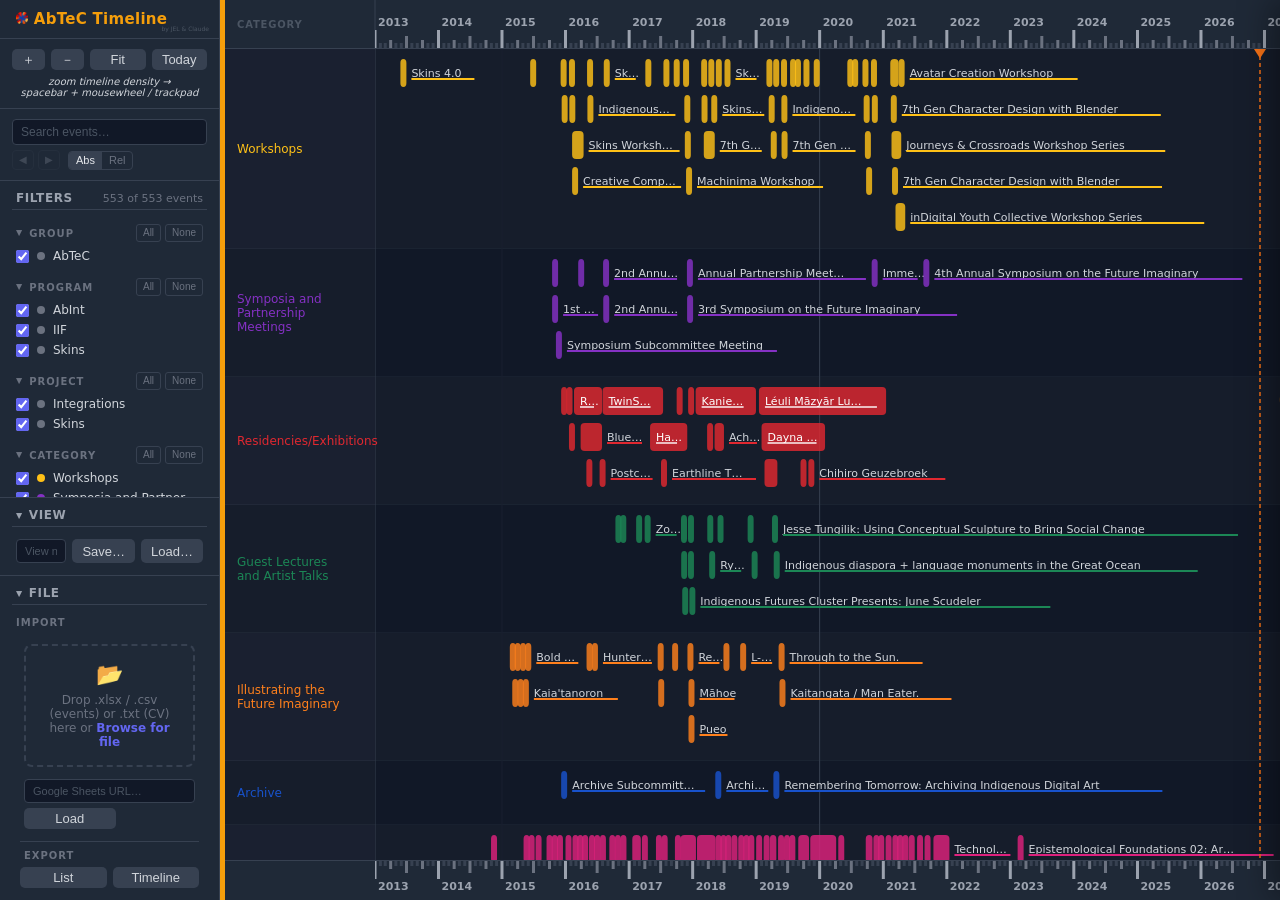
==== commit 50c0ef85: "add return logo to abtec" ====
--- a/index.html
+++ b/index.html
@@ -734,6 +734,7 @@
 <!-- Sidebar -->
 <div id="sidebar">
   <div id="sidebar-title">
+    <span id=""><a href="https://abtec.org/" target="_blank" rel="noopener noreferrer"><img src="image/AbTeC_logo.png" alt="AbTeC" style="height: 12px; width: auto;" /></a></span>
     <span id="sidebar-title-text">AbTeC Timeline</span>
     <span id="sidebar-byline">by JEL &amp; Claude</span>
   </div>
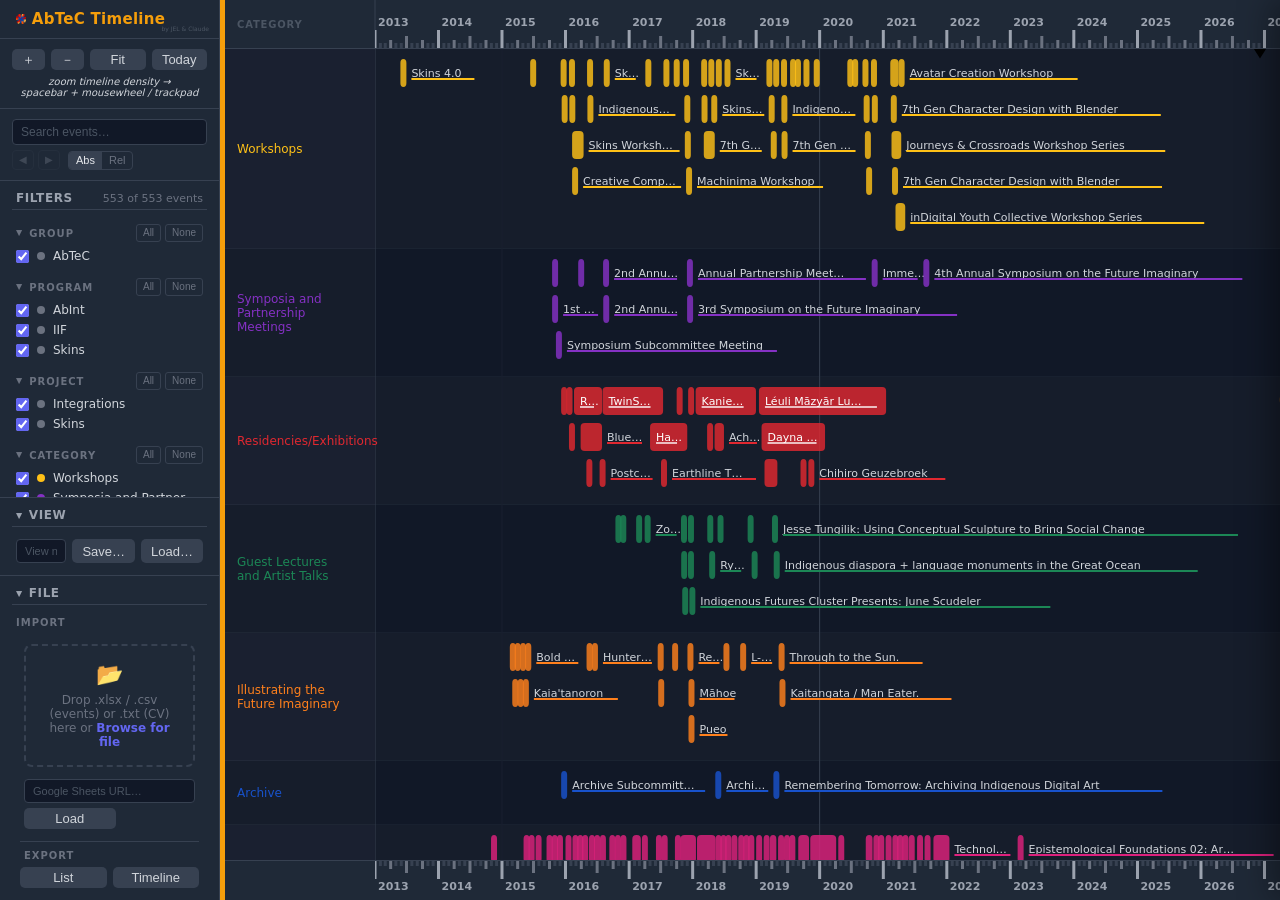
==== commit 6c665457: "File Separation and VAriable Creation" ====
--- a/index.html
+++ b/index.html
@@ -12,729 +12,14 @@
         crossorigin="anonymous"></script>
 <script>window.__TIMELINE_DATA__ = null;</script>
 <script src="data/timeline-data/timeline-data.js"></script>
-<style>
-* { box-sizing: border-box; margin: 0; padding: 0; }
-body {
-  font-family: system-ui, -apple-system, sans-serif;
-  background: #111827;
-  color: #e5e7eb;
-  display: flex;
-  height: 100vh;
-  overflow: hidden;
-}
-
-/* ── Sidebar ──────────────────────────────────────────────── */
-#sidebar {
-  width: 220px;
-  min-width: 120px;
-  max-width: 520px;
-  background: #1f2937;
-  border-right: 1px solid #374151;
-  display: flex;
-  flex-direction: column;
-  overflow: hidden;
-  flex-shrink: 0;
-}
-#sidebar-resizer {
-  width: 5px;
-  background: #f59e0b;
-  cursor: col-resize;
-  flex-shrink: 0;
-  transition: background 0.15s;
-}
-#sidebar-resizer:hover, #sidebar-resizer.dragging { background: #d97706; }
-#sidebar-title {
-  position: relative;
-  padding: 10px 12px 10px 16px;
-  font-size: 15px;
-  font-weight: 700;
-  letter-spacing: 0.02em;
-  color: #f59e0b;
-  border-bottom: 1px solid #374151;
-  flex-shrink: 0;
-}
-#sidebar-byline {
-  position: absolute;
-  right: 10px;
-  bottom: 6px;
-  font-size: 6px;
-  font-weight: 400;
-  color: #4b5563;
-  letter-spacing: 0;
-}
-#sidebar-controls {
-  display: flex;
-  flex-wrap: wrap;
-  gap: 6px;
-  padding: 10px 12px;
-  border-bottom: 1px solid #374151;
-  flex-shrink: 0;
-}
-#sidebar-controls .sb-btn { flex: 1; }
-#view-hint {
-  width: 100%;
-  font-size: 10px;
-  color: #d1d5db;
-  font-style: italic;
-  text-align: center;
-}
-.hint-mobile { display: none; }
-@media (hover: none), (max-width: 1024px) {
-  .hint-desktop { display: none; }
-  .hint-mobile  { display: inline; }
-}
-/* ── Files section (Import + Export) ─────────────────────────────────── */
-#sidebar-file-section {
-  border-top: 1px solid #374151;
-  flex-shrink: 0;
-  padding: 0 12px 8px;
-}
-.sf-section-label {
-  display: flex; align-items: baseline; gap: 6px;
-  font-size: 12px;
-  font-weight: 700;
-  letter-spacing: 0.05em;
-  text-transform: uppercase;
-  color: #9ca3af;
-  padding: 10px 4px 4px;
-  border-bottom: 1px solid #374151;
-  margin-bottom: 4px;
-  user-select: none;
-}
-.sf-section-label:hover { color: #d1d5db; }
-.sf-sublabel {
-  font-size: 10px;
-  font-weight: 700;
-  color: #6b7280;
-  letter-spacing: 0.1em;
-  text-transform: uppercase;
-  padding: 8px 4px 4px;
-}
-.sf-subsection { padding-bottom: 4px; }
-#sidebar-export {
-  border-top: 1px solid #374151;
-  margin: 0 8px;
-  padding-bottom: 4px;
-}
-.sf-subsection .print-btns { padding: 2px 0 0; }
-.sf-subsection .print-btns .sb-btn { flex: 1; }
-/* ── View section ───────────────────────────────────────────────────────── */
-#sidebar-views-section { border-top: 1px solid #374151; flex-shrink: 0; padding: 0 12px 8px; }
-#svs-save-row { display: flex; gap: 6px; padding: 8px 4px 4px; }
-#view-name-input {
-  flex: 1; background: #111827; border: 1px solid #374151; border-radius: 4px;
-  color: #e5e7eb; font-size: 11px; padding: 5px 8px; outline: none; min-width: 0;
-}
-#view-name-input:focus { border-color: #6366f1; }
-#view-name-input::placeholder { color: #4b5563; }
-@media (hover: none), (max-width: 1024px) {
-  #view-name-input { min-height: 44px; font-size: 16px; border-radius: 8px; }
-}
-#drop-zone {
-  margin: 12px;
-  border: 2px dashed #374151;
-  border-radius: 8px;
-  padding: 16px 12px;
-  text-align: center;
-  cursor: pointer;
-  transition: border-color 0.15s, background 0.15s;
-  font-size: 12px;
-  color: #6b7280;
-  user-select: none;
-  flex-shrink: 0;
-}
-#drop-zone:hover, #drop-zone.over {
-  border-color: #6366f1;
-  background: #1e2033;
-  color: #e5e7eb;
-}
-#drop-zone .dz-icon { font-size: 22px; margin-bottom: 6px; }
-#drop-zone input[type=file] { display: none; }
-#drop-zone .dz-browse { color: #6366f1; font-weight: 600; }
-#gsheet-box {
-  padding: 0 12px 8px;
-}
-#gsheet-input {
-  display: block;
-  width: 100%;
-  background: #111827;
-  border: 1px solid #374151;
-  border-radius: 4px;
-  color: #e5e7eb;
-  font-size: 11px;
-  padding: 5px 8px;
-  outline: none;
-  margin-bottom: 5px;
-}
-#gsheet-input:focus { border-color: #6366f1; }
-#gsheet-input::placeholder { color: #4b5563; }
-#gsheet-row {
-  display: flex;
-  align-items: center;
-  gap: 8px;
-}
-#gsheet-status {
-  font-size: 11px;
-  color: #6b7280;
-  flex: 1;
-  overflow: hidden;
-  text-overflow: ellipsis;
-  white-space: nowrap;
-}
-.print-btns {
-  display: flex;
-  gap: 6px;
-}
-.sb-btn { flex: 1; text-align: center; padding: 5px 4px; font-size: 12px; }
-#search-box {
-  padding: 10px 12px;
-  flex-shrink: 0;
-  border-bottom: 1px solid #374151;
-}
-#search-input {
-  display: block;
-  width: 100%;
-  background: #111827;
-  border: 1px solid #374151;
-  border-radius: 4px;
-  color: #e5e7eb;
-  font-size: 12px;
-  padding: 5px 8px;
-  outline: none;
-  margin-bottom: 5px;
-}
-#search-input:focus { border-color: #6366f1; }
-#search-input::placeholder { color: #4b5563; }
-#search-count {
-  font-size: 11px;
-  color: #6b7280;
-  white-space: nowrap;
-  margin-left: auto;
-}
-#search-nav-row {
-  display: flex;
-  gap: 4px;
-  align-items: center;
-}
-.search-nav-btn {
-  background: none;
-  border: 1px solid #374151;
-  border-radius: 4px;
-  color: #9ca3af;
-  font-size: 10px;
-  padding: 4px 6px;
-  cursor: pointer;
-  flex-shrink: 0;
-  line-height: 1;
-}
-.search-nav-btn:hover:not(:disabled) { color: #e5e7eb; background: #374151; }
-.search-nav-btn:disabled { opacity: 0.25; cursor: default; }
-#search-mode-toggle {
-  display: inline-flex;
-  border: 1px solid #374151;
-  border-radius: 4px;
-  overflow: hidden;
-  margin-left: 4px;
-}
-.search-mode-btn {
-  background: none;
-  border: none;
-  color: #6b7280;
-  font-size: 11px;
-  cursor: pointer;
-  padding: 3px 7px;
-  line-height: 1;
-}
-.search-mode-btn:hover { color: #e5e7eb; }
-.search-mode-btn.active { background: #374151; color: #e5e7eb; }
-#filters {
-  flex: 1;
-  overflow-y: auto;
-  padding: 0 12px 16px;
-}
-#filters::-webkit-scrollbar { width: 4px; }
-#filters::-webkit-scrollbar-track { background: transparent; }
-#filters::-webkit-scrollbar-thumb { background: #374151; border-radius: 2px; }
-#filters::-webkit-scrollbar-thumb:hover  { background: #fcd34d; }
-#filters::-webkit-scrollbar-thumb:active { background: #d97706; }
-.filter-panel-title {
-  display: flex; align-items: baseline; gap: 6px;
-  font-size: 12px;
-  font-weight: 700;
-  letter-spacing: 0.05em;
-  text-transform: uppercase;
-  color: #9ca3af;
-  padding: 10px 4px 4px;
-  border-bottom: 1px solid #374151;
-  margin-bottom: 4px;
-}
-.filter-panel-title #event-count {
-  margin-left: auto; padding: 0;
-  font-size: 11px; font-weight: 400;
-  text-transform: none; letter-spacing: 0;
-}
-.filter-section-title {
-  font-size: 10px;
-  font-weight: 700;
-  letter-spacing: 0.1em;
-  text-transform: uppercase;
-  color: #6b7280;
-  margin: 14px 0 6px;
-}
-.filter-label {
-  display: flex;
-  align-items: center;
-  gap: 8px;
-  padding: 3px 4px;
-  border-radius: 4px;
-  cursor: pointer;
-  font-size: 12px;
-  color: #d1d5db;
-  transition: background 0.1s;
-}
-.filter-label:hover { background: #374151; }
-.filter-label input[type=checkbox] { cursor: pointer; accent-color: #6366f1; flex-shrink: 0; }
-.filter-dot { width: 8px; height: 8px; border-radius: 50%; flex-shrink: 0; }
-.filter-label > span:last-child {
-  overflow: hidden;
-  text-overflow: ellipsis;
-  white-space: nowrap;
-}
-/* ── Accordion filter layout ──────────────────────────────────────────── */
-.accordion-section { margin-bottom: 2px; }
-.accordion-subgroup { margin-bottom: 1px; }
-.accordion-subgroup-header {
-  display: flex; align-items: center; gap: 5px;
-  cursor: pointer; user-select: none;
-  padding: 4px 4px 2px 6px;
-  font-size: 9px; font-weight: 700; text-transform: uppercase;
-  letter-spacing: 0.08em; color: #4b5563;
-}
-.accordion-subgroup-header:hover { color: #6b7280; }
-.accordion-subgroup-header .accordion-arrow { font-size: 7px; }
-.accordion-header {
-  display: flex; align-items: center; gap: 6px;
-  cursor: pointer; user-select: none;
-  padding: 10px 4px 4px;
-  font-size: 10px; font-weight: 700; text-transform: uppercase;
-  letter-spacing: 0.1em; color: #6b7280;
-}
-.accordion-header:hover { color: #9ca3af; }
-.accordion-arrow {
-  display: inline-block; font-size: 8px; flex-shrink: 0;
-  transition: transform 0.15s ease;
-}
-.accordion-arrow.open { transform: rotate(90deg); }
-.accordion-body { overflow: hidden; }
-.accordion-body.collapsed { display: none; }
-.filter-all-none { margin-left: auto; display: flex; gap: 4px; flex-shrink: 0; }
-.filter-all-none button {
-  font-size: 10px; padding: 1px 6px;
-  background: transparent; border: 1px solid #374151;
-  color: #6b7280; border-radius: 3px; cursor: pointer; line-height: 1.4;
-}
-.filter-all-none button:hover { background: #374151; color: #e5e7eb; }
-
-/* ── View mode toggle ─────────────────────────────────────────────────── */
-.view-mode-toggle { display:flex; gap:6px; margin-bottom:12px; }
-.view-mode-btn {
-  flex:1; padding:4px 0; font-size:11px; font-weight:600; text-transform:uppercase;
-  letter-spacing:.05em; background:transparent; border:1px solid #374151;
-  color:#9ca3af; border-radius:4px; cursor:pointer;
-}
-.view-mode-btn.active { background:#d97706; border-color:#d97706; color:#fff; }
-.view-mode-btn:hover:not(.active) { background:#374151; color:#e5e7eb; }
-
-/* ── Enrichment tag pills (drawer) ───────────────────────────────────── */
-.d-tags { margin-top:12px; }
-.d-tags h3 {
-  font-size:10px; text-transform:uppercase; letter-spacing:.06em;
-  color:#6b7280; margin:0 0 6px 0;
-}
-.d-tag-list { display:flex; flex-wrap:wrap; gap:5px; }
-.d-tag {
-  font-size:10px; padding:2px 8px; border-radius:12px;
-  background:#1f2937; border:1px solid #374151; color:#9ca3af;
-}
-.d-tag.theme        { border-color:#d97706; color:#d97706; }
-.d-tag.concept      { border-color:#6366f1; color:#6366f1; }
-.d-tag.collaborator { border-color:#10b981; color:#10b981; }
-
-/* ── Main ─────────────────────────────────────────────────── */
-#main {
-  flex: 1;
-  display: flex;
-  flex-direction: column;
-  overflow: hidden;
-  min-width: 0;
-}
-.tb-btn {
-  background: #374151;
-  border: none;
-  color: #d1d5db;
-  padding: 4px 10px;
-  border-radius: 5px;
-  cursor: pointer;
-  font-size: 13px;
-  line-height: 1;
-}
-.tb-btn:hover { background: #4b5563; color: #fff; }
-#event-count { font-size: 11px; color: #6b7280; padding: 2px 0 6px; display: block; }
-
-/* ── Timeline canvas area ─────────────────────────────────── */
-#tl-wrap {
-  flex: 1;
-  position: relative;
-  overflow-y: auto;
-  overflow-x: hidden;
-  cursor: grab;
-  background: #111827;
-  touch-action: pan-y;
-}
-#tl-wrap.panning { cursor: grabbing; }
-#tl-header {
-  position: sticky;
-  top: 0;
-  z-index: 20;
-  background: #1f2937;
-  border-bottom: 1px solid #374151;
-}
-#tl-svg { display: block; }
-
-/* ── Empty state ──────────────────────────────────────────── */
-#empty {
-  position: absolute;
-  inset: 0;
-  display: flex;
-  flex-direction: column;
-  align-items: center;
-  justify-content: center;
-  color: #374151;
-  gap: 10px;
-  font-size: 14px;
-  pointer-events: none;
-}
-
-/* ── Modal ────────────────────────────────────────────────── */
-/* ── Drawer ───────────────────────────────────────────────── */
-#drawer {
-  position: fixed;
-  top: 0; right: 0;
-  width: 380px;
-  height: 100%;
-  background: #1f2937;
-  border-left: 1px solid #374151;
-  z-index: 200;
-  transform: translateX(100%);
-  transition: transform 0.3s cubic-bezier(0.4, 0, 0.2, 1);
-  display: flex;
-  flex-direction: column;
-  box-shadow: -8px 0 32px rgba(0,0,0,0.4);
-}
-#drawer.open { transform: translateX(0); }
-#drawer-header {
-  display: flex;
-  align-items: center;
-  padding: 8px 12px;
-  border-bottom: 1px solid #374151;
-  flex-shrink: 0;
-  gap: 4px;
-}
-#drawer-nav { display: flex; gap: 4px; flex: 1; }
-.drawer-btn {
-  background: none;
-  border: none;
-  color: #6b7280;
-  font-size: 15px;
-  cursor: pointer;
-  padding: 3px 8px;
-  border-radius: 4px;
-  line-height: 1;
-}
-.drawer-btn:hover:not(:disabled) { color: #e5e7eb; background: #374151; }
-.drawer-btn:disabled { opacity: 0.25; cursor: default; }
-#nav-scope-toggle { display: inline-flex; border: 1px solid #374151; border-radius: 4px; overflow: hidden; margin-left: 6px; }
-.scope-btn { background: none; border: none; color: #6b7280; font-size: 11px; cursor: pointer; padding: 3px 8px; line-height: 1; }
-.scope-btn:hover { color: #e5e7eb; }
-.scope-btn.active { background: #374151; color: #e5e7eb; }
-#drawer-body {
-  flex: 1;
-  overflow-y: auto;
-  padding: 18px 20px 24px;
-}
-#drawer-body h2 {
-  font-size: 17px;
-  font-weight: 700;
-  margin-bottom: 8px;
-  line-height: 1.35;
-}
-.d-meta {
-  font-size: 11px;
-  color: #6b7280;
-  margin-bottom: 16px;
-  line-height: 2;
-}
-.d-meta div:first-child { color: #ffffff; }
-.d-media {
-  margin-bottom: 16px;
-}
-.d-media iframe {
-  width: 100%;
-  aspect-ratio: 16/9;
-  border: none;
-  border-radius: 6px;
-  display: block;
-}
-.d-media img {
-  width: 100%;
-  border-radius: 6px;
-  display: block;
-}
-.d-media-caption {
-  font-size: 11px;
-  color: #9ca3af;
-  margin-top: 5px;
-  line-height: 1.4;
-}
-.d-media-credit {
-  font-size: 10px;
-  color: #6b7280;
-  margin-top: 2px;
-}
-.d-desc {
-  font-size: 13px;
-  line-height: 1.53;
-  color: #d1d5db;
-  white-space: pre-wrap;
-}
-.d-desc a { color: #6366f1; text-decoration: underline; }
-.d-desc a:hover { color: #818cf8; }
-.d-more { margin-top: 10px; font-size: 13px; }
-.d-more a { color: #6366f1; text-decoration: underline; }
-.d-more a:hover { color: #818cf8; }
-.d-team, .d-funders { margin-top: 16px; font-size: 13px; color: #d1d5db; }
-.d-team h3, .d-funders h3 { font-size: 11px; text-transform: uppercase; letter-spacing: 0.08em; color: #9ca3af; margin: 0 0 6px; }
-.d-team-group { margin-bottom: 10px; }
-.d-team-role { color: #ffffff; font-weight: 500; }
-.d-team-sublabel { color: #9ca3af; font-style: italic; }
-.d-team-ra-level { margin-top: 5px; }
-.d-team-name { display: block; margin-top: 0; }
-
-/* ── Tooltip ──────────────────────────────────────────────── */
-#tooltip {
-  position: fixed;
-  background: #111827;
-  border: 1px solid #374151;
-  padding: 8px 12px;
-  border-radius: 6px;
-  max-width: 240px;
-  z-index: 300;
-  box-shadow: 0 4px 12px rgba(0,0,0,0.5);
-  display: none;
-}
-#tooltip .tt-headline { font-size: 16px; font-weight: 600; color: #e5e7eb; margin-bottom: 4px; }
-#tooltip .tt-desc     { font-size: 14px; color: #9ca3af; line-height: 1.5; margin-bottom: 6px; }
-#tooltip .tt-date     { font-size: 10px; font-weight: 700; color: #6b7280; letter-spacing: 0.04em; }
-
-/* ── Bottom axis ──────────────────────────────────────────── */
-#tl-bottom {
-  position: sticky;
-  bottom: 0; left: 0; right: 0;
-  height: 40px;
-  background: #1f2937;
-  border-top: 1px solid #374151;
-  pointer-events: none;
-  z-index: 10;
-}
-
-/* ── Export modal ─────────────────────────────────────────── */
-#export-modal-bg {
-  display: none;
-  position: fixed;
-  inset: 0;
-  background: rgba(0,0,0,0.65);
-  z-index: 200;
-  align-items: center;
-  justify-content: center;
-}
-#export-modal-bg.open { display: flex; }
-#export-modal {
-  background: #1f2937;
-  border: 1px solid #374151;
-  border-radius: 10px;
-  padding: 20px 24px;
-  max-width: 340px;
-  width: calc(100% - 40px);
-  box-shadow: 0 20px 60px rgba(0,0,0,0.6);
-}
-#export-modal h2 { font-size: 16px; margin-bottom: 16px; }
-.export-row {
-  display: flex;
-  align-items: center;
-  gap: 12px;
-  margin-bottom: 14px;
-}
-.export-row label { font-size: 13px; color: #9ca3af; min-width: 80px; }
-.export-row input[type=number] {
-  background: #111827;
-  border: 1px solid #374151;
-  color: #e5e7eb;
-  padding: 5px 8px;
-  border-radius: 5px;
-  font-size: 14px;
-  width: 90px;
-}
-.export-btns {
-  display: flex;
-  justify-content: flex-end;
-  gap: 8px;
-  margin-top: 4px;
-}
-
-/* ── Crosshair ────────────────────────────────────────────── */
-#crosshair-label {
-  position: fixed;
-  pointer-events: none;
-  z-index: 150;
-  background: rgba(17,24,39,0.9);
-  color: #f97316;
-  font-size: 11px;
-  font-weight: 600;
-  font-family: system-ui, sans-serif;
-  padding: 2px 6px;
-  border-radius: 3px;
-  border: 1px solid #374151;
-  white-space: nowrap;
-  display: none;
-}
-
-/* ── Mobile toolbar ──────────────────────────────────────────────────────── */
-#mobile-toolbar {
-  display: none;
-  align-items: center;
-  gap: 6px;
-  padding: 6px 10px;
-  background: #1f2937;
-  border-bottom: 1px solid #374151;
-  flex-shrink: 0;
-}
-#btn-sidebar-toggle {
-  font-size: 18px; background: none; border: none;
-  color: #9ca3af; cursor: pointer;
-  padding: 2px 8px; border-radius: 4px; line-height: 1;
-}
-#btn-sidebar-toggle:hover { color: #e5e7eb; background: #374151; }
-#sidebar-overlay {
-  display: none; position: fixed; inset: 0;
-  background: rgba(0,0,0,0.5); z-index: 99;
-}
-
-/* ── Touch layout: iPhone + iPad (hover: none = touch-first device) ─────── */
-@media (hover: none), (max-width: 1024px) {
-  #sidebar {
-    position: fixed; left: 0; top: 0; height: 100%;
-    transform: translateX(-100%); transition: transform 0.3s ease;
-    z-index: 100; width: 300px !important; min-width: 300px; max-width: 300px;
-  }
-  #sidebar.mobile-open { transform: translateX(0); }
-  #sidebar-overlay.visible { display: block; }
-  #sidebar-resizer { display: none; }
-
-  /* Toolbar */
-  #mobile-toolbar {
-    display: flex; position: fixed; top: 0; left: 0; right: 0; z-index: 50;
-    min-height: calc(52px + env(safe-area-inset-top, 0px));
-    padding: env(safe-area-inset-top, 0px) 8px 4px;
-    justify-content: space-between;
-    align-items: flex-end;
-    gap: 4px;
-  }
-  #mobile-title {
-    flex: 1;
-    font-size: 14px; font-weight: 700;
-    color: #f59e0b;
-    letter-spacing: 0.03em;
-    white-space: nowrap; overflow: hidden; text-overflow: ellipsis;
-    padding: 0 4px;
-    align-self: flex-end;
-    line-height: 44px;
-  }
-  #main { padding-top: calc(52px + env(safe-area-inset-top, 0px)); }
-  #drawer { width: 480px !important; }
-
-  /* ── 44pt minimum tap targets (Apple HIG) ─────────────────────────────── */
-
-  /* Toolbar buttons */
-  #mobile-toolbar .tb-btn {
-    min-width: 44px; min-height: 44px;
-    padding: 0 16px;
-    font-size: 17px;
-    border-radius: 8px;
-    display: flex; align-items: center; justify-content: center;
-  }
-  #btn-sidebar-toggle {
-    min-width: 44px; min-height: 44px;
-    font-size: 22px;
-    padding: 0;
-    display: flex; align-items: center; justify-content: center;
-    border-radius: 8px;
-  }
-  #mobile-toolbar .tb-btn:active { background: #4b5563; color: #fff; }
-  #btn-sidebar-toggle:active { background: #374151; }
-
-  /* Sidebar buttons */
-  #sidebar .tb-btn {
-    min-height: 44px;
-    font-size: 15px;
-    padding: 0 14px;
-    display: flex; align-items: center; justify-content: center;
-    border-radius: 8px;
-  }
-  #sidebar .tb-btn:active { background: #4b5563; color: #fff; }
-
-  /* Text inputs: 16px prevents iOS auto-zoom on focus */
-  #search-input, #gsheet-input {
-    min-height: 44px;
-    font-size: 16px;
-    padding: 0 12px;
-    border-radius: 8px;
-  }
-
-  /* Search nav (◀ ▶) and mode (Abs/Rel) buttons */
-  .search-nav-btn {
-    min-width: 44px; min-height: 44px;
-    font-size: 16px;
-    padding: 0;
-    display: flex; align-items: center; justify-content: center;
-    border-radius: 8px;
-  }
-  .search-mode-btn {
-    min-width: 44px; min-height: 44px;
-    font-size: 14px;
-    display: flex; align-items: center; justify-content: center;
-  }
-  .search-nav-btn:active:not(:disabled) { background: #374151; color: #e5e7eb; }
-  .search-mode-btn:active { background: #4b5563; color: #e5e7eb; }
-
-  /* Hide file drop-zone — not usable on touch devices */
-  #drop-zone { display: none !important; }
-}
-
-/* ── Phone-only overrides (≤767px) ──────────────────────────────────────── */
-@media (max-width: 767px) {
-  #sidebar { width: 280px !important; min-width: 280px; max-width: 280px; }
-  #drawer  { width: 100% !important; }
-}
-/* O6: hover opacity handled by CSS — replaces per-element mouseenter/mouseleave */
-.event-bar-g:hover > rect { opacity: 1; }
-</style>
+<link rel="stylesheet" href="styles.css">
 </head>
 <body>
 
 <!-- Sidebar -->
 <div id="sidebar">
   <div id="sidebar-title">
-    <span id=""><a href="https://abtec.org/" target="_blank" rel="noopener noreferrer"><img src="image/AbTeC_logo.png" alt="AbTeC" style="height: 12px; width: auto;" /></a></span>
+    <span id=""><a href="https://abtec.org/" target="_blank" rel="noopener noreferrer"><img src="image/AbTeC_logo.png" alt="AbTeC" style="height: 10px; width: auto;" /></a></span>
     <span id="sidebar-title-text">AbTeC Timeline</span>
     <span id="sidebar-byline">by JEL &amp; Claude</span>
   </div>
@@ -889,2862 +174,13 @@
   </div>
 </div>
 
-<script>
-// ── Layout constants ─────────────────────────────────────────────────────
-let LABEL_W    = 150;   // group label column width (px) — updated dynamically
-function computeLabelW() {
-  if (window.innerWidth < 480) return 90;
-  if (window.innerWidth < 768) return 110;
-  return 150;
-}
-const HDR_H      = 48;    // time axis header height (px)
-const BTM_H      = 40;    // bottom axis height (px)
-let AXIS_START = new Date(2012, 0, 1).getTime(); // updated to earliest event's year on load
-const ROW_H   = 64;    // minimum group row height (px)
-const BAR_H   = 28;    // event bar height (px)
-const BAR_Y   = (ROW_H - BAR_H) / 2;
-const LANE_H  = BAR_H + 8;  // height per lane
-const LANE_PAD = 10;          // top/bottom padding within a row
-const NS      = 'http://www.w3.org/2000/svg';
-
-// ── Color palette (per category) ─────────────────────────────────────────
-// const PALETTE = [
-//   '#6366f1','#ec4899','#8b5cf6','#10b981',
-//   '#3b82f6','#ef4444','#f59e0b','#14b8a6',
-//   '#f97316','#84cc16','#06b6d4','#a855f7'
-// ];
-// Olivia Test Palete
-const PALETTE = [
-  '#FFC117','#8531C4','#E02830','#1C8756',
-  '#FF801C','#1852CC','#DE217D','#0BB3AA',
-  '#f97316','#84cc16','#06b6d4','#a855f7'
-];
-
-// ── State ────────────────────────────────────────────────────────────────
-let events    = [];
-let groups    = [];
-let orgs      = [];
-let programs  = [];
-let projects  = [];
-let groupColor = {};
-let groupVis  = new Set();
-let orgVis    = new Set();
-let programVis = new Set();
-let projVis   = new Set();
-let categoryGroups = [];          // [{ title, items }] — category accordion groups; one entry per source document
-let accordionState = new Map();   // section title → boolean (true = expanded); persists across buildFilters() calls
-let dimLabels = { orgs: 'Group', programs: 'Program', projects: 'Project' }; // renamed per format
-let VIEW_MODE       = 'sections'; // 'sections' | 'themes'
-let hasEnrichedData = false;
-let themeRows       = [];         // all themes sorted by event-count desc
-let themeColor      = {};         // theme → hex color
-let themeVis        = new Set();  // visible themes (filter)
-let themeRowH       = {};         // theme → row height px
-let themeY          = {};         // theme → cumulative Y (built in redraw)
-let themeLaneCounts = {};         // theme → lane count
-let themeLanes      = {};         // theme → { evId → lane index }
-let programGroups  = []; // [{ label, items }] — sub-groups within Funding Agency; CV only
-let eventsByGroup  = new Map(); // group → Event[] index; built in parse(), used by syncCategoryVis/syncDimVis
-const hasFineMouse = () => window.matchMedia('(pointer: fine)').matches; // true on mouse/trackpad, false on touch
-let minTs, maxTs;
-let laneCounts = {};   // group -> number of lanes needed
-let rowHeights = {};   // group -> row height in px
-let groupY     = {};   // group -> cumulative Y offset (updated each redraw)
-let scale     = 1e-8;   // pixels per millisecond
-let panX      = 0;
-let dragging  = false;
-let dragStartX, dragStartPan, dragStartY, dragStartScrollTop;
-let crosshairG = null, evGRef = null, crosshairSvgH = 0;
-let pastWatermarkG = null, futureWatermarkG = null, logoWatermarkG = null;
-
-// ── Opt: render caches ────────────────────────────────────────────────────
-let _rafPending  = false;              // RAF gate: at most one redraw per animation frame
-let _visEvsDirty = true;               // true → recompute visEvs on next redraw
-let _visEvsCache = [];                 // cached result of events.filter(isEventVisible)
-let _tickCacheKey = '';                // last tick config key (level|minTs|maxTs)
-let _tickCache    = null;              // { majDates, minDates }
-let logoGroupBottom = 590; // refined once image loads
-(function () {
-  const img = new Image();
-  img.onload = function () {
-    const renderedH = 600 / (this.naturalWidth / this.naturalHeight);
-    logoGroupBottom = 290 + Math.min(renderedH, 600);
-    updateWatermarkY();
-  };
-  img.src = 'image/AbTeCLogo-Horizontal-Primary.png';
-}());
-
-// ── DOM refs ─────────────────────────────────────────────────────────────
-const dz       = document.getElementById('drop-zone');
-const fi       = document.getElementById('file-input');
-const wrap     = document.getElementById('tl-wrap');
-const tlSvg    = document.getElementById('tl-svg');
-const hdrSvg   = document.getElementById('hdr-svg');
-const emptyEl  = document.getElementById('empty');
-const filDiv   = document.getElementById('filters');
-const cntEl    = Object.assign(document.createElement('div'), { id: 'event-count' });
-const tooltip  = document.getElementById('tooltip');
-
-let _hideTimer = null;
-function _cancelHide() { if (_hideTimer) { clearTimeout(_hideTimer); _hideTimer = null; } }
-function _scheduleHide() { _hideTimer = setTimeout(() => { tooltip.style.display = 'none'; _hideTimer = null; }, 180); }
-
-function showTooltip(ev, x, y) {
-  _cancelHide();
-  document.getElementById('tt-headline').textContent = ev.headline;
-  document.getElementById('tt-desc').innerHTML       = linkify(ev.description || '');
-  const dateStr = ev.end > ev.start
-    ? `${fmtDate(ev.start)} – ${fmtDate(ev.end)}`
-    : fmtDate(ev.start);
-  document.getElementById('tt-date').textContent = dateStr;
-  tooltip.style.display = 'block';
-  const tw = tooltip.offsetWidth;
-  const th = tooltip.offsetHeight;
-  tooltip.style.left = (x + 14 + tw > window.innerWidth ? x - tw - 10 : x + 14) + 'px';
-  tooltip.style.top  = (y + 14 + th > window.innerHeight ? y - th - 6  : y + 14) + 'px';
-}
-function hideTooltip() { _scheduleHide(); }
-
-tooltip.addEventListener('mouseenter', _cancelHide);
-tooltip.addEventListener('mouseleave', _scheduleHide);
-
-// ── File loading ─────────────────────────────────────────────────────────
-dz.addEventListener('dragover',  e => { e.preventDefault(); dz.classList.add('over'); });
-dz.addEventListener('dragleave', () => dz.classList.remove('over'));
-dz.addEventListener('drop', e => {
-  e.preventDefault(); dz.classList.remove('over');
-  if (e.dataTransfer.files[0]) load(e.dataTransfer.files[0]);
-});
-dz.addEventListener('click', () => fi.click());
-fi.addEventListener('change', e => { if (e.target.files[0]) load(e.target.files[0]); });
-
-// ── Plain-text CV parser (for cv.txt drop) ───────────────────────────────
-// Same 3-strategy logic as parseGDoc() but splits on tabs / 2+ spaces
-// instead of \xa0\xa0+, and works line-by-line on plain text.
-function parseCVText(text) {
-  const rows = [];
-  let group = null, lastRow = null;
-
-  for (const rawLine of text.replace(/\r\n/g, '\n').replace(/\r/g, '\n').split('\n')) {
-    const line = rawLine.trim();
-    if (!line || line.length < 2) continue;
-
-    // Section heading?
-    const key = line.toLowerCase().replace(/[\s\xa0]+/g, ' ').trim().replace(/:$/, '');
-    if (GDOC_SECTION_MAP[key]) { group = GDOC_SECTION_MAP[key]; lastRow = null; continue; }
-
-    if (!group) continue;
-
-    // Strategy 1: date prefix + tab or 2+ spaces
-    const sep = rawLine.match(/^(.+?)(?:\t+|\s{2,})(.+)$/);
-    if (sep) {
-      const cleanDate = sep[1].trim();
-      const rest      = sep[2].trim().replace(/\s*\{[^}]*\}\s*$/, '').trim();
-      const [start, end] = gdocParseDateRange(cleanDate);
-      if (start) {
-        const row = { 'start date': start, 'end date': end || start,
-          'headline': rest, 'description': '', 'group': group, 'project': GDOC_PROJECT_MAP[group] || '' };
-        rows.push(row); lastRow = row;
-        continue;
-      }
-    }
-
-    // Strategy 2: continuation line
-    const hasYear = /\b(19|20)\d{2}\b/.test(line);
-    if (lastRow && lastRow['group'] === group && !hasYear && line.length < 150) {
-      lastRow['description'] = lastRow['description'] ? lastRow['description'] + '  ' + line : line;
-      continue;
-    }
-
-    // Strategy 3: bibliography — extract year from text
-    const years = [...line.matchAll(/\b(19\d{2}|20\d{2})\b/g)].map(m => parseInt(m[1]));
-    if (years.length) {
-      const year = years[years.length - 1];
-      const d = gdocFmt(year);
-      const row = { 'start date': d, 'end date': d,
-        'headline': gdocExtractTitle(line), 'description': line, 'group': group, 'project': GDOC_PROJECT_MAP[group] || '' };
-      rows.push(row); lastRow = row;
-    }
-  }
-  return rows;
-}
-
-function load(file) {
-  if (file.name.toLowerCase().endsWith('.txt')) {
-    const r = new FileReader();
-    r.onload = e => {
-      try {
-        const rows = parseCVText(e.target.result);
-        if (!rows.length) throw new Error('No CV sections recognised — check headings match expected format.');
-        parse(rows);
-      } catch (ex) { alert('Could not read file:\n' + ex.message); }
-    };
-    r.readAsText(file, 'utf-8');
-    return;
-  }
-  if (file.name.toLowerCase().endsWith('.js')) {
-    const r = new FileReader();
-    r.onload = e => {
-      try {
-        const text  = e.target.result;
-        const match = text.match(/window\.__TIMELINE_DATA__\s*=\s*(\[[\s\S]*?\]);\s*$/m);
-        if (!match) throw new Error('File does not contain window.__TIMELINE_DATA__ — is this a timeline data JS file?');
-        const rows = JSON.parse(match[1]);
-        parse(rows);
-      } catch (ex) { alert('Could not read file:\n' + ex.message); }
-    };
-    r.readAsText(file, 'utf-8');
-    return;
-  }
-  if (file.name.toLowerCase().endsWith('.csv')) {
-    const r = new FileReader();
-    r.onload = e => {
-      try {
-        const wb   = XLSX.read(e.target.result, { type: 'string' });
-        const rows = sheetToRows(wb.Sheets[wb.SheetNames[0]]);
-        parse(rows);
-      } catch (ex) { alert('Could not read file:\n' + ex.message); }
-    };
-    r.readAsText(file, 'utf-8');
-    return;
-  }
-  const r = new FileReader();
-  r.onload = e => {
-    try {
-      const wb   = XLSX.read(e.target.result, { type: 'binary' });
-      const rows = sheetToRows(wb.Sheets[wb.SheetNames[0]]);
-      parse(rows);
-    } catch (ex) { alert('Could not read file:\n' + ex.message); }
-  };
-  r.readAsBinaryString(file);
-}
-
-// ── Google Sheets loader ──────────────────────────────────────────────────
-const GSHEET_LS_KEY = 'timeline-gsheet-url';
-const GSHEET_PROXY  = 'https://corsproxy.io/?'; // third-party CORS proxy — sends full URL to corsproxy.io; acceptable for public Google Sheets/Docs only
-
-const gsheetInput  = document.getElementById('gsheet-input');
-const gsheetStatus = document.getElementById('gsheet-status');
-
-// Pre-fill from localStorage (but don't fetch)
-const savedGSheetUrl = localStorage.getItem(GSHEET_LS_KEY);
-if (savedGSheetUrl) gsheetInput.value = savedGSheetUrl;
-
-function parseGSheetUrl(url) {
-  url = url.trim();
-  // Published "pub" or "pubhtml" format: /d/e/{key}/pub...
-  let m = url.match(/\/spreadsheets\/d\/e\/([^\/]+)\//);
-  if (m) return `https://docs.google.com/spreadsheets/d/e/${m[1]}/pub?output=csv`;
-  // Standard format: /d/{key}/
-  m = url.match(/\/spreadsheets\/d\/([^\/]+)\//);
-  if (m) {
-    const gid = (url.match(/[?&]gid=(\d+)/) || [])[1];
-    return `https://docs.google.com/spreadsheets/d/${m[1]}/pub?output=csv${gid ? `&single=true&gid=${gid}` : ''}`;
-  }
-  return null;
-}
-
-async function loadFromGSheet(url) {
-  const csvUrl = parseGSheetUrl(url);
-  if (!csvUrl) { gsheetStatus.textContent = 'Invalid URL'; gsheetStatus.style.color = '#ef4444'; return; }
-
-  gsheetStatus.textContent = 'Loading…';
-  gsheetStatus.style.color = '#6b7280';
-
-  const bust = `&t=${Date.now()}`;
-  const tryFetch = async u => {
-    const r = await fetch(u, { cache: 'no-store' });
-    if (!r.ok) throw new Error(`HTTP ${r.status}`);
-    return r.text();
-  };
-
-  let csvText;
-  try {
-    csvText = await tryFetch(csvUrl + bust);
-  } catch {
-    try {
-      csvText = await tryFetch(GSHEET_PROXY + encodeURIComponent(csvUrl + bust));
-    } catch (ex) {
-      gsheetStatus.textContent = 'Failed: ' + ex.message;
-      gsheetStatus.style.color = '#ef4444';
-      return;
-    }
-  }
-
-  try {
-    const wb   = XLSX.read(csvText, { type: 'string' });
-    const rows = sheetToRows(wb.Sheets[wb.SheetNames[0]]);
-    parse(rows);
-    localStorage.setItem(GSHEET_LS_KEY, url);
-    gsheetStatus.textContent = '✓ Loaded';
-    gsheetStatus.style.color = '#22c55e';
-  } catch (ex) {
-    gsheetStatus.textContent = 'Parse error: ' + ex.message;
-    gsheetStatus.style.color = '#ef4444';
-  }
-}
-
-function isGDocUrl(url) {
-  return url.includes('/document/d/');
-}
-
-// ── Google Doc CV parser ──────────────────────────────────────────────────
-
-const GDOC_SECTION_MAP = {
-  'employment history':        'Employment',
-  'education':                 'Education',
-  'honors and awards':         'Honors',
-  'books':                     'Books',
-  'book chapters':             'Book Chapters',
-  'journal articles & conference proceedings (refereed)': 'Journal Articles',
-  'journal articles & conference proceedings':            'Journal Articles',
-  'journal articles and conference proceedings':          'Journal Articles',
-  'conference / symposia presentations (refereed)':       'Conference Presentations',
-  'conference / symposia presentations':                  'Conference Presentations',
-  'keynote, plenary, and special guest speaker':          'Keynotes',
-  'invited publications':      'Invited Publications',
-  'invited lectures / artist talks / panels': 'Invited Lectures',
-  "artist's books and exhibition publications": "Artist's Books",
-  'symposium, workshop, and lecture series organizer or lead': 'Symposia Organized',
-  'promotion review / peer reviewer / jury member / expert assessor': 'Service',
-  'documentaries':             'Documentaries',
-  'websites':                  'Websites',
-  'residencies':               'Residencies',
-  'residency organizer':       'Residency Organizer',
-  'academic review & textbook inclusion': 'Academic Reviews',
-  'op-ed':                     'Op-Ed',
-  'press coverage / interviews / documentaries': 'Press Coverage',
-  'policy papers, governmental presentations, reviews & consultations': 'Policy & Reports',
-  'exhibitions - solo':        'Solo Exhibitions',
-  'exhibitions - group':       'Group Exhibitions',
-  'film screenings':           'Film Screenings',
-  'commissions':               'Commissions',
-  'poetry publication & performances': 'Poetry',
-  'curatorial':                'Curatorial',
-  'visiting artist & master classes':  'Visiting Artist',
-  'producer / executive producer':     'Productions',
-  'major works':               'Creative Works',
-};
-
-const GDOC_PROJECT_MAP = {
-  'Employment':               'Concordia',
-  'Education':                'Early Career',
-  'Honors':                   'Recognition',
-  'Books':                    'Research',
-  'Book Chapters':            'Research',
-  'Journal Articles':         'Research',
-  'Conference Presentations': 'Research',
-  'Keynotes':                 'IIF',
-  'Invited Publications':     'Research',
-  'Invited Lectures':         'Research',
-  "Artist's Books":           'Creative',
-  'Symposia Organized':       'Research',
-  'Service':                  'Research',
-  'Documentaries':            'AbTeC',
-  'Websites':                 'Creative',
-  'Residencies':              'Research',
-  'Residency Organizer':      'Research',
-  'Academic Reviews':         'Research',
-  'Op-Ed':                    'Research',
-  'Press Coverage':           'Research',
-  'Policy & Reports':         'Research',
-  'Solo Exhibitions':         'Creative',
-  'Group Exhibitions':        'Creative',
-  'Film Screenings':          'AbTeC',
-  'Commissions':              'Creative',
-  'Poetry':                   'Creative',
-  'Curatorial':               'Creative',
-  'Visiting Artist':          'Research',
-  'Productions':              'AbTeC',
-  'Creative Works':           'Creative',
-};
-
-const GDOC_MONTHS = {
-  jan:1, feb:2, mar:3, apr:4, may:5, jun:6,
-  jul:7, aug:8, sep:9, oct:10, nov:11, dec:12,
-  january:1, february:2, march:3, april:4, june:6,
-  july:7, august:8, september:9, october:10, november:11, december:12,
-};
-
-function gdocFmt(y, m = 1, d = 1) {
-  return `${String(m).padStart(2,'0')}/${String(d).padStart(2,'0')}/${String(y).padStart(4,'0')}`;
-}
-
-function gdocYy4(yy) { return yy <= 29 ? 2000 + yy : 1900 + yy; }
-
-function gdocParseDateRange(s) {
-  s = s.trim().replace(/[\u2013\u2014]/g, '-').replace(/\s*-\s*/g, '-');
-  const today = new Date();
-  const todayStr = gdocFmt(today.getFullYear(), today.getMonth() + 1, today.getDate());
-  let m;
-
-  // M.YY-present — must come before letter check
-  m = s.match(/^(\d{1,2})\.(\d{2,4})-present$/i);
-  if (m) {
-    const yr = parseInt(m[2]);
-    return [gdocFmt(yr > 100 ? yr : gdocYy4(yr), parseInt(m[1])), todayStr];
-  }
-
-  if (/[A-Za-z]/.test(s)) {
-    if (s.toLowerCase() === 'present') return [todayStr, todayStr];
-    // "Month. D-D, YYYY"
-    m = s.match(/^([A-Za-z]+)\.?\s+\d{1,2}-\d{1,2},?\s*(\d{4})$/);
-    if (m) { const mon = GDOC_MONTHS[m[1].toLowerCase().slice(0,3)]; if (mon) { const d = gdocFmt(parseInt(m[2]),mon,1); return [d,d]; } }
-    // "D Month, YYYY"
-    m = s.match(/^(\d{1,2})\s+([A-Za-z]+),?\s*(\d{4})$/);
-    if (m) { const mon = GDOC_MONTHS[m[2].toLowerCase().slice(0,3)]; if (mon) { const d = gdocFmt(parseInt(m[3]),mon,parseInt(m[1])); return [d,d]; } }
-    // "Month. D, YYYY"
-    m = s.match(/^([A-Za-z]+)\.?\s+(\d{1,2}),?\s*(\d{4})$/);
-    if (m) { const mon = GDOC_MONTHS[m[1].toLowerCase().slice(0,3)]; if (mon) { const d = gdocFmt(parseInt(m[3]),mon,parseInt(m[2])); return [d,d]; } }
-    // "Month YYYY"
-    m = s.match(/^([A-Za-z]+)\.?\s+(\d{4})$/);
-    if (m) { const mon = GDOC_MONTHS[m[1].toLowerCase().slice(0,3)]; if (mon) { const d = gdocFmt(parseInt(m[2]),mon,1); return [d,d]; } }
-    return [null, null];
-  }
-
-  // M.YY-M.YY or M.YY-present (numeric)
-  m = s.match(/^(\d{1,2})\.(\d{2,4})-(present|\d{1,2}\.\d{2,4})$/i);
-  if (m) {
-    const yr = parseInt(m[2]), startY = yr > 100 ? yr : gdocYy4(yr);
-    const start = gdocFmt(startY, parseInt(m[1]));
-    const ep = m[3];
-    if (ep.toLowerCase() === 'present') return [start, todayStr];
-    const em = ep.match(/^(\d{1,2})\.(\d{2,4})$/);
-    if (em) { const ey = parseInt(em[2]); return [start, gdocFmt(ey > 100 ? ey : gdocYy4(ey), parseInt(em[1]))]; }
-    return [start, start];
-  }
-  // M.YY or M.YYYY
-  m = s.match(/^(\d{1,2})\.(\d{2,4})$/);
-  if (m) { const yr = parseInt(m[2]); const d = gdocFmt(yr > 100 ? yr : gdocYy4(yr), parseInt(m[1])); return [d,d]; }
-  // YYYY-YY
-  m = s.match(/^(\d{4})-(\d{2})$/);
-  if (m) { const sy = parseInt(m[1]), ey = Math.floor(sy/100)*100 + parseInt(m[2]); return [gdocFmt(sy), gdocFmt(ey,6,30)]; }
-  // YYYY-YYYY
-  m = s.match(/^(\d{4})-(\d{4})$/);
-  if (m) return [gdocFmt(parseInt(m[1])), gdocFmt(parseInt(m[2]))];
-  // YYYY
-  m = s.match(/^(\d{4})$/);
-  if (m) { const d = gdocFmt(parseInt(m[1])); return [d,d]; }
-
-  return [null, null];
-}
-
-function gdocSplitNbsp(text) {
-  const m = text.match(/^(.+?)[\xa0]{2,}([\s\S]*)/);
-  return m ? [m[1].trim(), m[2].trim()] : [null, text];
-}
-
-function gdocExtractTitle(text) {
-  const m = text.match(/["\u201c]([^"\u201d]{4,})["\u201d]/);
-  if (m) return m[1].trim();
-  const parts = text.split(/(?<=[a-z)])[.;]/);
-  return (parts[0] || text).trim().slice(0, 200);
-}
-
-function gdocExtractLink(tag) {
-  const unwrap = a => {
-    let href = a.getAttribute('href') || '';
-    const qm = href.match(/[?&]q=([^&]+)/);
-    return qm ? decodeURIComponent(qm[1]) : href;
-  };
-  // Look for a {text} link: an <a> whose text content is exactly "text" (or
-  // "{text}" if the whole thing was hyperlinked). Google Docs places { and }
-  // as plain text around it, but may insert empty spans between them and the
-  // <a>, so sibling checks are unreliable — link text is the safe signal.
-  for (const a of tag.querySelectorAll('a[href]')) {
-    if (/^text$|^\{text\}$/i.test((a.textContent || '').trim()))
-      return { url: unwrap(a), label: 'Text' };
-  }
-  // Fall back to first link
-  const a = tag.querySelector('a[href]');
-  return a ? { url: unwrap(a), label: 'More Info' } : { url: '', label: 'More Info' };
-}
-
-function parseGDoc(html) {
-  const doc = new DOMParser().parseFromString(html, 'text/html');
-  const rows = [];
-  let group = null, lastRow = null;
-
-  for (const tag of doc.querySelectorAll('h1,h2,h3,h4,h5,h6,p,li')) {
-    const rawTag = tag.textContent || '';
-    const text = rawTag.trim();
-    if (!text || text.length < 2) continue;
-
-    if (/^H[1-6]$/.test(tag.tagName)) {
-      const key = text.toLowerCase().replace(/[\s\xa0]+/g, ' ').trim().replace(/:$/, '');
-      if (GDOC_SECTION_MAP[key]) { group = GDOC_SECTION_MAP[key]; lastRow = null; }
-      continue;
-    }
-
-    if (!group) continue;
-
-    const entryLink = gdocExtractLink(tag);
-
-    // Strategy 1: date prefix + \xa0\xa0+ separator
-    const [dateCandidate, rest] = gdocSplitNbsp(rawTag);
-    if (dateCandidate) {
-      const cleanDate = dateCandidate.replace(/\xa0/g, '').trim();
-      const [start, end] = gdocParseDateRange(cleanDate);
-      if (start) {
-        const restClean = rest.replace(/\xa0/g, ' ').replace(/\s*\{[^}]*\}\s*$/, '').trim();
-        const headlineVal = entryLink.url ? `<a href="${entryLink.url}">${restClean}</a>` : restClean;
-        const row = { 'start date': start, 'end date': end || start,
-          'headline': headlineVal, 'headline link label': entryLink.url ? entryLink.label : '',
-          'description': '', 'group': group, 'project': GDOC_PROJECT_MAP[group] || '' };
-        rows.push(row); lastRow = row;
-        continue;
-      }
-    }
-
-    // Strategy 2: continuation line
-    const clean = text.replace(/[\xa0\s]+/g, ' ').trim();
-    const hasYear = /\b(19|20)\d{2}\b/.test(clean);
-    if (lastRow && lastRow['group'] === group && !hasYear && clean.length < 150) {
-      const addition = clean.replace(/\s*\{[^}]*\}\s*/g, ' ').trim();
-      if (addition) lastRow['description'] = lastRow['description'] ? lastRow['description'] + '  ' + addition : addition;
-      continue;
-    }
-
-    // Strategy 3: bibliography — extract year from text
-    const cleanFull = text.replace(/[\xa0]+/g, ' ').replace(/\s*\{[^}]*\}\s*/g, ' ').trim();
-    const years = [...cleanFull.matchAll(/\b(19\d{2}|20\d{2})\b/g)].map(m => parseInt(m[1]));
-    if (years.length) {
-      const year = years[years.length - 1];
-      const d = gdocFmt(year);
-      const titleText = gdocExtractTitle(cleanFull);
-      const headlineVal = entryLink.url ? `<a href="${entryLink.url}">${titleText}</a>` : titleText;
-      const row = { 'start date': d, 'end date': d,
-        'headline': headlineVal, 'headline link label': entryLink.url ? entryLink.label : '',
-        'description': cleanFull, 'group': group, 'project': GDOC_PROJECT_MAP[group] || '' };
-      rows.push(row); lastRow = row;
-    }
-  }
-  return rows;
-}
-
-async function loadFromGDoc(url) {
-  gsheetStatus.textContent = 'Loading…';
-  gsheetStatus.style.color = '#6b7280';
-
-  // Ensure URL ends with /pub
-  let pubUrl = url.trim();
-  if (!pubUrl.match(/\/pub(\?|$)/)) {
-    pubUrl = pubUrl.replace(/\/document\/d\/([^\/]+).*$/, '/document/d/$1/pub');
-  }
-
-  const tryFetch = async u => {
-    const r = await fetch(u, { cache: 'no-store' });
-    if (!r.ok) throw new Error(`HTTP ${r.status}`);
-    return r.text();
-  };
-
-  let html;
-  try {
-    html = await tryFetch(pubUrl);
-  } catch {
-    try {
-      html = await tryFetch(GSHEET_PROXY + encodeURIComponent(pubUrl));
-    } catch (ex) {
-      gsheetStatus.textContent = 'Failed: ' + ex.message;
-      gsheetStatus.style.color = '#ef4444';
-      return;
-    }
-  }
-
-  try {
-    const rows = parseGDoc(html);
-    if (!rows.length) throw new Error('No CV sections found — is the doc published to the web?');
-    parse(rows);
-    localStorage.setItem(GSHEET_LS_KEY, url);
-    gsheetStatus.textContent = `✓ Loaded ${rows.length} entries`;
-    gsheetStatus.style.color = '#22c55e';
-  } catch (ex) {
-    gsheetStatus.textContent = 'Parse error: ' + ex.message;
-    gsheetStatus.style.color = '#ef4444';
-  }
-}
-
-document.getElementById('btn-gsheet-load').addEventListener('click', () => {
-  const url = gsheetInput.value.trim();
-  if (!url) return;
-  if (isGDocUrl(url)) loadFromGDoc(url); else loadFromGSheet(url);
-});
-
-gsheetInput.addEventListener('keydown', e => {
-  if (e.key === 'Enter') {
-    const url = gsheetInput.value.trim();
-    if (!url) return;
-    if (isGDocUrl(url)) loadFromGDoc(url); else loadFromGSheet(url);
-  }
-});
-
-// ── Data parsing ─────────────────────────────────────────────────────────
-function pDate(v) {
-  const s = String(v).trim();
-  const m = s.match(/^(\d{1,2})\/(\d{1,2})\/(\d{2,4})$/);
-  if (!m) return null;
-  let yr = +m[3];
-  if (yr < 100) yr += yr < 50 ? 2000 : 1900;
-  return new Date(yr, +m[1] - 1, +m[2]);
-}
-
-function fmtDate(d) {
-  return d ? d.toLocaleDateString('en-US', { month: 'short', day: 'numeric', year: 'numeric' }) : '—';
-}
-
-const stripHtml  = s => s.replace(/<[^>]*>/g, '').trim();
-const extractUrl = s => { const m = s.match(/href=["']([^"']+)["']/i); return m ? m[1] : ''; };
-
-// Read a worksheet into row objects, deduplicating repeated column names (Group_2, etc.)
-function sheetToRows(ws) {
-  const raw = XLSX.utils.sheet_to_json(ws, { header: 1, defval: '' });
-  if (!raw.length) return [];
-  const seen = {}, deduped = [];
-  for (const h of raw[0]) {
-    const key = (h !== null && h !== undefined && h !== '') ? String(h) : null;
-    if (!key) { deduped.push(null); continue; }
-    seen[key] = (seen[key] || 0) + 1;
-    deduped.push(seen[key] > 1 ? `${key}_${seen[key]}` : key);
-  }
-  return raw.slice(1).map(row => {
-    const obj = {};
-    deduped.forEach((h, i) => { if (h) obj[h] = row[i] ?? ''; });
-    return obj;
-  });
-}
-
-// Detect data format by sniffing column headers of the first row.
-// 'abtec' : has a Category column (main grouping) + Group (org) + Program dimensions
-// 'cv'    : uses Group as the main grouping; no Category/Org/Program columns
-function detectFormat(rows) {
-  if (!rows.length) return 'abtec';
-  const keys = Object.keys(rows[0]).map(k => k.trim().toLowerCase().replace(/[\s_]+/g, ''));
-  return keys.includes('category') ? 'abtec' : 'cv';
-}
-
-function normalizeRow(row, format = 'abtec') {
-  const n = {};
-  for (const k of Object.keys(row))
-    n[k.trim().toLowerCase().replace(/[\s_]+/g, '')] = row[k];
-  const g = (...ks) => {
-    for (const k of ks) if (n[k] !== undefined && n[k] !== '') return String(n[k]).trim();
-    return '';
-  };
-
-  // Year/Month/Day parts format (e.g. Timeline-JS3 style)
-  let startRaw, endRaw;
-  if (n['year'] !== undefined) {
-    const yr  = g('year');
-    if (!yr) {
-      startRaw = '';  // no year → row skipped in parse()
-      endRaw   = '';
-    } else {
-      const mo  = g('month') || '1';
-      const dy  = g('day')   || '1';
-      startRaw  = `${mo}/${dy}/${yr}`;
-      const eyr = g('endyear');
-      if (eyr) {
-        const emo = g('endmonth') || '1';
-        const edy = g('endday')   || '1';
-        endRaw = `${emo}/${edy}/${eyr}`;
-      } else {
-        endRaw = '';  // treated as single-day in parse()
-      }
-    }
-  } else {
-    startRaw = g('startdate', 'start');
-    endRaw   = g('enddate', 'end');
-  }
-
-  const base = {
-    startRaw,
-    endRaw,
-    headline:    stripHtml(g('title', 'headline', 'name', 'event')),
-    headlineUrl:       extractUrl(g('headline', 'name', 'event')),
-    headlineLinkLabel: g('headlinelinklabel'),
-    description: g('text', 'description', 'desc', 'details', 'notes', 'body'),
-    project:     g('project', 'proj'),
-  };
-
-  if (format === 'abtec') {
-    return { ...base,
-      group:   g('category', 'group', 'grp'), // Category col = main grouping
-      org:     g('group'),                    // Group col = organisational group
-      program: g('program', 'prog'),
-      media:          g('media', 'url', 'video', 'image'),
-      mediaThumbnail: g('mediathumbnail', 'thumbnail'),
-      mediaCaption:   g('mediacaption', 'caption'),
-      mediaCredit:    g('mediacredit', 'credit'),
-      teamMembers:    g('teammembers', 'team', 'members'),
-      funders:        g('funders', 'funder'),
-    };
-  } else {
-    // CV format: Group col = category; org = institution; program = funding agency; project = funding role
-    return { ...base,
-      group:          g('group', 'grp', 'category'),
-      org:            g('org', 'institution'),
-      program:        g('program', 'prog'),
-      fundingGroup:   g('fundinggroup', 'funding_group'),
-      categoryGroup:  g('categorygroup', 'category_group'),
-      media:          g('media', 'url', 'video', 'image'),
-      mediaThumbnail: g('mediathumbnail', 'thumbnail'),
-      mediaCaption:   g('mediacaption', 'caption'),
-      mediaCredit:    g('mediacredit', 'credit'),
-      teamMembers:    g('teammembers', 'team', 'members'),
-      funders:        g('funders', 'funder'),
-    };
-  }
-}
-
-const FORMAT_TITLES = { abtec: 'AbTeC Timeline', cv: 'CV Timeline' };
-
-function parse(rows) {
-  VIEW_MODE = 'sections';
-  accordionState.clear(); // reset on every data reload to avoid stale open/closed state from previous dataset
-  _visEvsDirty  = true;  // new dataset — invalidate visEvs cache
-  _tickCacheKey = '';    // new date range — invalidate tick cache
-  const format = detectFormat(rows);
-  const titleEl = document.getElementById('sidebar-title-text');
-  const mobileTitleEl = document.getElementById('mobile-title');
-  const t = FORMAT_TITLES[format] ?? 'Timeline';
-  if (titleEl) titleEl.textContent = t;
-  if (mobileTitleEl) mobileTitleEl.textContent = t;
-
-  const parsed = rows.map((r, i) => {
-    const nr    = normalizeRow(r, format);
-    const start = pDate(nr.startRaw);
-    if (!start) return null;
-    let end = pDate(nr.endRaw) || start;
-    if (end < start) end = start;
-    return {
-      id: i, start, end,
-      startTs: start.getTime(), endTs: end.getTime(),
-      headline:    nr.headline    || '(Untitled)',
-      headlineUrl:       nr.headlineUrl       || '',
-      headlineLinkLabel: nr.headlineLinkLabel || '',
-      description: nr.description || '',
-      group:       nr.group       || 'Ungrouped',
-      org:         nr.org         || '',
-      program:      nr.program      || '',
-      fundingGroup:  nr.fundingGroup  || '',
-      categoryGroup: nr.categoryGroup || '',
-      project:      nr.project      || '',
-      media:          nr.media          || '',
-      mediaThumbnail: nr.mediaThumbnail || '',
-      mediaCaption:   nr.mediaCaption   || '',
-      mediaCredit:    nr.mediaCredit    || '',
-      teamMembers:    nr.teamMembers    || '',
-      funders:        nr.funders        || '',
-      themes:        Array.isArray(r.themes)        ? r.themes        : [],
-      concepts:      Array.isArray(r.concepts)      ? r.concepts      : [],
-      collaborators: Array.isArray(r.collaborators) ? r.collaborators : [],
-    };
-  }).filter(Boolean);
-
-  if (!parsed.length) {
-    alert('No valid events found.\n\nSupported column formats:\n  • start date, end date, headline, description, project, group\n  • Year, Month, Day, End Year, End Month, End Day, headline, text, Group');
-    return;
-  }
-
-  events = parsed;
-
-  // Build group → Event[] index for O(1) group lookup in syncCategoryVis/syncDimVis
-  eventsByGroup = new Map();
-  for (const ev of events) {
-    if (!eventsByGroup.has(ev.group)) eventsByGroup.set(ev.group, []);
-    eventsByGroup.get(ev.group).push(ev);
-  }
-
-  const GROUP_ORDER = format === 'cv' ? [
-    'Employment', 'Honors', 'Education',
-    'Creative Works', 'Books/Chapters', 'Journal Articles',
-    'Keynotes', 'Conference Presentations', 'Invited Publications', 'Invited Lectures',
-    'Policy Papers', 'Op-Ed', "Artist's Books", 'Poetry',
-    'Solo Exhibitions', 'Group Exhibitions',
-    'Film Screenings', 'Commissions', 'Curatorial', 'Visiting Artist', 'Productions',
-    'Residencies', 'Residency Organizer',
-    'Documentaries', 'Websites',
-    'Press Coverage', 'Academic Reviews', 'Symposia Organized',
-    'Funding (PI)', 'Funding (Co-I)', 'Funding (Internal)',
-    'Courses Taught',
-    'Postdoc', 'PhD', 'Masters', 'Grad Certificate', 'Undergraduate',
-    'Service',
-  ] : [
-    'Workshops',
-    'Symposia and Partnership Meetings',
-    'Residencies/Exhibitions',
-    'Guest Lectures and Artist Talks',
-    'Illustrating the Future Imaginary',
-    'Archive',
-    'Dissemination',
-    'Press/Reviews',
-  ];
-  groups = [...new Set(events.map(e => e.group))].sort((a, b) => {
-    const ai = GROUP_ORDER.indexOf(a), bi = GROUP_ORDER.indexOf(b);
-    if (ai === -1 && bi === -1) return a.localeCompare(b);
-    if (ai === -1) return 1;
-    if (bi === -1) return -1;
-    return ai - bi;
-  });
-  // Only show org/program/project filters when they are distinct from category
-  const hasOrgDim = events.some(e => e.org && e.org !== e.group);
-  orgs     = hasOrgDim ? [...new Set(events.map(e => e.org).filter(Boolean))].sort() : [];
-  programs = [...new Set(events.map(e => e.program).filter(Boolean))].sort();
-  projects = [...new Set(events.map(e => e.project).filter(Boolean))].sort();
-  groups.forEach((g, i) => groupColor[g] = PALETTE[i % PALETTE.length]);
-  // Build category sub-groups (CV only — e.g. Supervision parent)
-  let catSubGroups = null;
-  if (format === 'cv') {
-    const CG_ORDER = ['Art', 'Dissemination', 'Supervision'];
-    const byCatGroup = new Map();
-    const ungroupedCats = [];
-    for (const g of groups) {
-      const cg = events.find(e => e.group === g)?.categoryGroup || '';
-      if (cg) {
-        if (!byCatGroup.has(cg)) byCatGroup.set(cg, []);
-        byCatGroup.get(cg).push(g);
-      } else {
-        ungroupedCats.push(g);
-      }
-    }
-    if (byCatGroup.size) {
-      catSubGroups = CG_ORDER
-        .filter(cg => byCatGroup.has(cg))
-        .map(cg => ({ label: cg, items: byCatGroup.get(cg) }));
-      if (ungroupedCats.length) catSubGroups.push({ label: 'Other', items: ungroupedCats });
-    }
-  }
-  categoryGroups = [{ title: 'Category', items: groups, subGroups: catSubGroups }]; // seam for multi-document grouping
-  dimLabels = format === 'cv'
-    ? { orgs: 'Institution', programs: 'Funding Agency', projects: 'Role' }
-    : { orgs: 'Group',       programs: 'Program',        projects: 'Project' };
-  // Build program sub-groups for CV (Tri-council, Concordia, then ungrouped)
-  if (format === 'cv') {
-    const FG_ORDER = ['Tri-council', 'Concordia'];
-    const byGroup  = new Map();
-    const ungrouped = [];
-    for (const prog of programs) {
-      const fg = events.find(e => e.program === prog)?.fundingGroup || '';
-      if (fg) {
-        if (!byGroup.has(fg)) byGroup.set(fg, []);
-        byGroup.get(fg).push(prog);
-      } else {
-        ungrouped.push(prog);
-      }
-    }
-    programGroups = FG_ORDER
-      .filter(fg => byGroup.has(fg))
-      .map(fg => ({ label: fg, items: byGroup.get(fg) }));
-    if (ungrouped.length) programGroups.push({ label: 'Other', items: ungrouped });
-  } else {
-    programGroups = [];
-  }
-  groupVis   = new Set(groups);
-  orgVis     = new Set(orgs);
-  programVis = new Set(programs);
-  projVis    = new Set(projects);
-
-  // ── Build theme data (enriched CV only) ──────────────────────────────
-  hasEnrichedData = events.some(e => e.themes.length > 0);
-  themeRows = []; themeColor = {}; themeVis = new Set();
-  if (hasEnrichedData) {
-    const freq = {};
-    for (const ev of events) for (const t of ev.themes) freq[t] = (freq[t] || 0) + 1;
-    themeRows = Object.keys(freq).sort((a, b) => freq[b] - freq[a]);
-    themeRows.forEach((t, i) => { themeColor[t] = PALETTE[i % PALETTE.length]; });
-    themeVis = new Set(themeRows);
-  }
-
-  minTs    = Math.min(...events.map(e => e.startTs));
-  maxTs    = Math.max(...events.map(e => e.endTs));
-  const earliestYear = new Date(minTs).getFullYear();
-  AXIS_START = new Date(earliestYear, 0, 1).getTime();
-
-  // Minimum effective width for lane stacking: at least 8px wide at fit-all scale,
-  // so point events that would visually overlap get assigned to separate lanes.
-  const W0 = Math.max(wrap.clientWidth, 1200);
-  const fitAllScale = (W0 - LABEL_W - 20) / Math.max(maxTs - minTs, 86400000);
-  const minEffMs = Math.max(86400000, 8 / fitAllScale);
-
-  computeLanes(minEffMs);
-  if (hasEnrichedData) computeThemeLanes(minEffMs);
-  buildFilters();
-  fitAll();
-}
-
-// ── Filter UI ─────────────────────────────────────────────────────────────
-
-// Recompute groupVis: a category is checked iff at least one of its events
-// passes the current org/program/project filter.
-function syncCategoryVis() {
-  const noTagDims = orgs.length === 0 && programs.length === 0 && projects.length === 0;
-  groupVis = new Set(groups.filter(g => {
-    return (eventsByGroup.get(g) ?? []).some(e => {
-      if (noTagDims) return true;
-      const hasTag = e.org !== '' || e.program !== '' || e.project !== '';
-      if (!hasTag) return true;
-      return (e.org     !== '' && orgVis.has(e.org))         ||
-             (e.program !== '' && programVis.has(e.program)) ||
-             (e.project !== '' && projVis.has(e.project));
-    });
-  }));
-}
-
-// Ensure any org/program/project that has events in a checked category is also checked.
-function syncDimVis() {
-  for (const g of groupVis) {
-    for (const e of (eventsByGroup.get(g) ?? [])) {
-      if (e.org)     orgVis.add(e.org);
-      if (e.program) programVis.add(e.program);
-      if (e.project) projVis.add(e.project);
-    }
-  }
-}
-
-// ── Filter UI helpers ──────────────────────────────────────────────────────
-
-// Creates checkbox labels for `items` and appends them to `container`.
-// Shared by all filter layout renderers.
-function makeFilterItems(container, items, vis, colorFn, isDim, syncDims) {
-  for (const item of items) {
-    const lbl = document.createElement('label');
-    lbl.className = 'filter-label';
-    const cb  = document.createElement('input');
-    cb.type = 'checkbox'; cb.checked = vis.has(item);
-    cb.addEventListener('change', () => {
-      if (cb.checked) vis.add(item); else vis.delete(item);
-      if (isDim) { syncCategoryVis(); buildFilters(); }
-      else if (syncDims && cb.checked) { syncDimVis(); buildFilters(); }
-      redraw();
-    });
-    const dot = document.createElement('span');
-    dot.className = 'filter-dot';
-    dot.style.background = colorFn(item);
-    const txt = document.createElement('span');
-    txt.textContent = item;
-    lbl.append(cb, dot, txt);
-    container.appendChild(lbl);
-  }
-}
-
-// Returns a .filter-all-none div with All + None buttons for a filter section.
-function makeAllNoneButtons(items, vis, isDim, syncDims) {
-  const wrap = document.createElement('div');
-  wrap.className = 'filter-all-none';
-  const btnAll = document.createElement('button');
-  btnAll.textContent = 'All';
-  btnAll.addEventListener('click', e => {
-    e.stopPropagation();
-    items.forEach(i => vis.add(i));
-    if (isDim)    syncCategoryVis();
-    if (syncDims) syncDimVis();
-    buildFilters(); redraw();
-  });
-  const btnNone = document.createElement('button');
-  btnNone.textContent = 'None';
-  btnNone.addEventListener('click', e => {
-    e.stopPropagation();
-    items.forEach(i => vis.delete(i));
-    if (isDim) syncCategoryVis();
-    buildFilters(); redraw();
-  });
-  wrap.append(btnAll, btnNone);
-  return wrap;
-}
-
-// ── Layout renderers ───────────────────────────────────────────────────────
-
-function buildFiltersAccordion() {
-  const panelTitle = document.createElement('div');
-  panelTitle.className = 'filter-panel-title';
-  panelTitle.textContent = 'Filters';
-  panelTitle.appendChild(cntEl);
-  filDiv.appendChild(panelTitle);
-
-  // Creates one collapsible accordion section and appends it to filDiv.
-  const addSection = (title, items, vis, colorFn, isDim, syncDims, subGroups = null) => {
-    if (!accordionState.has(title)) accordionState.set(title, true);
-    const isOpen = accordionState.get(title);
-
-    const sec = document.createElement('div');
-    sec.className = 'accordion-section';
-
-    const hdr = document.createElement('div');
-    hdr.className = 'accordion-header';
-    const arrow = document.createElement('span');
-    arrow.className = 'accordion-arrow' + (isOpen ? ' open' : '');
-    arrow.textContent = '▶';
-    const titleSpan = document.createElement('span');
-    titleSpan.textContent = title;
-    const allNone = makeAllNoneButtons(items, vis, isDim, syncDims);
-    hdr.append(arrow, titleSpan, allNone);
-
-    const body = document.createElement('div');
-    body.className = 'accordion-body' + (isOpen ? '' : ' collapsed');
-    if (subGroups && subGroups.length) {
-      for (const sg of subGroups) {
-        if (sg.label) {
-          const sgKey = title + '/' + sg.label;
-          if (!accordionState.has(sgKey)) accordionState.set(sgKey, true);
-          const sgOpen = accordionState.get(sgKey);
-
-          const sgSec = document.createElement('div');
-          sgSec.className = 'accordion-subgroup';
-
-          const sgHdr = document.createElement('div');
-          sgHdr.className = 'accordion-subgroup-header';
-          const sgArrow = document.createElement('span');
-          sgArrow.className = 'accordion-arrow' + (sgOpen ? ' open' : '');
-          sgArrow.textContent = '▶';
-          const sgTitle = document.createElement('span');
-          sgTitle.textContent = sg.label;
-          sgHdr.append(sgArrow, sgTitle);
-
-          const sgBody = document.createElement('div');
-          sgBody.className = 'accordion-body' + (sgOpen ? '' : ' collapsed');
-          makeFilterItems(sgBody, sg.items, vis, colorFn, isDim, syncDims);
-
-          sgHdr.addEventListener('click', () => {
-            const open = !accordionState.get(sgKey);
-            accordionState.set(sgKey, open);
-            sgArrow.classList.toggle('open', open);
-            sgBody.classList.toggle('collapsed', !open);
-          });
-
-          sgSec.append(sgHdr, sgBody);
-          body.appendChild(sgSec);
-        } else {
-          makeFilterItems(body, sg.items, vis, colorFn, isDim, syncDims);
-        }
-      }
-    } else {
-      makeFilterItems(body, items, vis, colorFn, isDim, syncDims);
-    }
-
-    hdr.addEventListener('click', e => {
-      if (e.target.closest('.filter-all-none')) return;
-      const open = !accordionState.get(title);
-      accordionState.set(title, open);
-      arrow.classList.toggle('open', open);
-      body.classList.toggle('collapsed', !open);
-    });
-
-    sec.append(hdr, body);
-    filDiv.appendChild(sec);
-  };
-
-  if (orgs.length)     addSection(dimLabels.orgs,     orgs,     orgVis,     () => '#6b7280', true,  false);
-  if (programs.length) addSection(dimLabels.programs, programs, programVis, () => '#6b7280', true,  false, programGroups.length ? programGroups : null);
-  if (projects.length) addSection(dimLabels.projects, projects, projVis,    () => '#6b7280', true,  false);
-  for (const grp of categoryGroups) {
-    addSection(grp.title, grp.items, groupVis, g => groupColor[g], false, true, grp.subGroups || null);
-  }
-}
-
-// PLANNED: alternative filter layouts (chips-bar, doc-toggles, tabs) — implement here when needed
-
-function buildFiltersThemes() {
-  const panelTitle = document.createElement('div');
-  panelTitle.className = 'filter-panel-title';
-  panelTitle.textContent = 'Themes';
-  panelTitle.appendChild(cntEl);
-  filDiv.appendChild(panelTitle);
-
-  const allNone = makeAllNoneButtons(themeRows, themeVis, false, false);
-  filDiv.appendChild(allNone);
-
-  const body = document.createElement('div');
-  makeFilterItems(body, themeRows, themeVis, t => themeColor[t], false, false);
-  filDiv.appendChild(body);
-}
-
-function buildFilters() {
-  _visEvsDirty = true; // filter state changed — invalidate visEvs cache
-  filDiv.innerHTML = '';
-
-  // View mode toggle (only when enriched data is loaded)
-  if (hasEnrichedData) {
-    const tog = document.createElement('div');
-    tog.className = 'view-mode-toggle';
-    ['sections', 'themes'].forEach(mode => {
-      const btn = document.createElement('button');
-      btn.className = 'view-mode-btn' + (VIEW_MODE === mode ? ' active' : '');
-      btn.textContent = mode.charAt(0).toUpperCase() + mode.slice(1);
-      btn.addEventListener('click', () => {
-        if (VIEW_MODE === mode) return;
-        VIEW_MODE = mode;
-        buildFilters(); redraw();
-      });
-      tog.appendChild(btn);
-    });
-    filDiv.appendChild(tog);
-  }
-
-  if (VIEW_MODE === 'themes' && hasEnrichedData) buildFiltersThemes();
-  else                                           buildFiltersAccordion();
-}
-
-// ── Lane stacking ─────────────────────────────────────────────────────────
-function computeLanes(minEffMs = 86400000) {
-  laneCounts = {};
-  rowHeights = {};
-  for (const g of groups) {
-    const gEvs = events.filter(e => e.group === g).sort((a, b) => a.startTs - b.startTs);
-    const laneEnds = []; // effective end ts of last event placed in each lane
-    for (const ev of gEvs) {
-      const effEnd = Math.max(ev.endTs, ev.startTs + minEffMs);
-      let placed = false;
-      for (let i = 0; i < laneEnds.length; i++) {
-        if (ev.startTs >= laneEnds[i]) {
-          ev.lane = i;
-          laneEnds[i] = effEnd;
-          placed = true;
-          break;
-        }
-      }
-      if (!placed) {
-        ev.lane = laneEnds.length;
-        laneEnds.push(effEnd);
-      }
-    }
-    laneCounts[g] = Math.max(1, laneEnds.length);
-    rowHeights[g] = Math.max(ROW_H, laneCounts[g] * LANE_H + LANE_PAD * 2);
-  }
-}
-
-function computeThemeLanes(minEffMs = 86400000) {
-  themeLaneCounts = {}; themeRowH = {}; themeLanes = {};
-  for (const theme of themeRows) {
-    const tEvs = events.filter(e => e.themes.includes(theme))
-                       .sort((a, b) => a.startTs - b.startTs);
-    const laneEnds = [];
-    themeLanes[theme] = {};
-    for (const ev of tEvs) {
-      const effEnd = Math.max(ev.endTs, ev.startTs + minEffMs);
-      let placed = false;
-      for (let i = 0; i < laneEnds.length; i++) {
-        if (ev.startTs >= laneEnds[i]) {
-          themeLanes[theme][ev.id] = i; laneEnds[i] = effEnd; placed = true; break;
-        }
-      }
-      if (!placed) { themeLanes[theme][ev.id] = laneEnds.length; laneEnds.push(effEnd); }
-    }
-    themeLaneCounts[theme] = Math.max(1, laneEnds.length);
-    themeRowH[theme] = Math.max(ROW_H, themeLaneCounts[theme] * LANE_H + LANE_PAD * 2);
-  }
-}
-
-// ── Coordinate helpers ────────────────────────────────────────────────────
-const tsToX = ts => LABEL_W + (ts - minTs) * scale + panX;
-const xToTs = x  => minTs + (x - LABEL_W - panX) / scale;
-
-// ── Fit view ─────────────────────────────────────────────────────────────
-function fitView() {
-  const W         = wrap.clientWidth;
-  const oneYearMs = 365.25 * 86400000;
-  scale = (W - LABEL_W) / oneYearMs;  // one year fills the timeline width
-  panX  = -(AXIS_START - minTs) * scale; // start at Jan 1 2012
-  redraw();
-}
-
-function fitAll() {
-  const W     = wrap.clientWidth;
-  const range = Math.max(Date.now() - AXIS_START, 86400000);
-  scale = (W - LABEL_W - 20) / range;
-  panX  = -(AXIS_START - minTs) * scale;
-  redraw();
-}
-
-// ── SVG helpers ───────────────────────────────────────────────────────────
-const mk = (tag, a = {}) => {
-  const e = document.createElementNS(NS, tag);
-  for (const [k, v] of Object.entries(a)) e.setAttribute(k, v);
-  return e;
-};
-const svgTxt = (x, y, s, a = {}) => {
-  const t = mk('text', { x, y, 'font-family': 'system-ui, sans-serif', ...a });
-  t.textContent = s; return t;
-};
-
-// Word-wrap text into lines of at most maxChars; truncates last line with … if overflow
-function wrapLabel(text, maxChars, maxLines = 3) {
-  const words = text.split(' ');
-  const lines = [];
-  let line = '';
-  for (const word of words) {
-    const test = line ? line + ' ' + word : word;
-    if (test.length > maxChars && line) { lines.push(line); line = word; }
-    else line = test;
-  }
-  if (line) lines.push(line);
-  if (lines.length > maxLines) {
-    lines.length = maxLines;
-    lines[maxLines - 1] = lines[maxLines - 1].replace(/\s*$/, '') + '…';
-  }
-  return lines;
-}
-
-// Render a vertically centred multi-line SVG text label using tspan elements
-function svgWrappedLabel(x, cy, text, maxChars, attrs = {}, lineH = 14) {
-  const lines = wrapLabel(text, maxChars);
-  const totalH = lines.length * lineH;
-  const t = mk('text', { x, y: cy - totalH / 2 + lineH * 0.8, 'font-family': 'system-ui, sans-serif', ...attrs });
-  lines.forEach((line, i) => {
-    const ts = document.createElementNS('http://www.w3.org/2000/svg', 'tspan');
-    ts.setAttribute('x', x);
-    if (i > 0) ts.setAttribute('dy', lineH);
-    ts.textContent = line;
-    t.appendChild(ts);
-  });
-  return t;
-}
-
-// ── Tick generation ───────────────────────────────────────────────────────
-function getTickConfig() {
-  const ppd = scale * 86400000; // pixels per day
-  if (ppd > 60)  return { maj: addDays(7),    min: addDays(1),    fmt: d => fmt(d, 'Md') };
-  if (ppd > 15)  return { maj: addMonths(1),  min: addDays(7),    fmt: d => fmt(d, 'My') };
-  if (ppd > 4)   return { maj: addMonths(3),  min: addMonths(1),  fmt: d => fmt(d, 'My') };
-  if (ppd > 1)   return { maj: addYears(1),   min: addMonths(3),  fmt: d => fmt(d, 'Y')  };
-  if (ppd > 0.2) return { maj: addYears(5),   min: addYears(1),   fmt: d => fmt(d, 'Y')  };
-               return { maj: addYears(10),  min: addYears(5),   fmt: d => fmt(d, 'Y')  };
-}
-
-function fmt(d, pat) {
-  if (pat === 'Y')  return String(d.getFullYear());
-  if (pat === 'My') return d.toLocaleString('en-US', { month: 'short' }) + " '" + String(d.getFullYear()).slice(2);
-  if (pat === 'Md') return d.toLocaleString('en-US', { month: 'short', day: 'numeric' });
-  return d.toLocaleDateString();
-}
-
-const addDays   = n => d => { const r = new Date(d); r.setDate(r.getDate() + n); return r; };
-const addMonths = n => d => { const r = new Date(d); r.setMonth(r.getMonth() + n); return r; };
-const addYears  = n => d => { const r = new Date(d); r.setFullYear(r.getFullYear() + n); return r; };
-
-function cleanStart(d, addFn) {
-  const ref = new Date(2000, 0, 1);
-  const ms  = addFn(ref) - ref;
-  const r   = new Date(d);
-  r.setHours(0, 0, 0, 0);
-  if (ms >= 365 * 86400000 * 8) {
-    const n = Math.round(ms / (365 * 86400000));
-    r.setFullYear(Math.ceil(r.getFullYear() / n) * n, 0, 1);
-  } else if (ms >= 365 * 86400000 * 3) {
-    r.setFullYear(Math.ceil(r.getFullYear() / 5) * 5, 0, 1);
-  } else if (ms >= 365 * 86400000) {
-    r.setMonth(0, 1);
-    if (r <= d) r.setFullYear(r.getFullYear() + 1);
-  } else if (ms >= 86 * 86400000) {
-    r.setDate(1);
-    while (r <= d) r.setMonth(r.getMonth() + 3);
-  } else if (ms >= 27 * 86400000) {
-    r.setDate(1);
-    if (r <= d) r.setMonth(r.getMonth() + 1);
-  } else if (ms >= 6 * 86400000) {
-    r.setDate(r.getDate() - r.getDay());
-    if (r <= d) r.setDate(r.getDate() + 7);
-  } else {
-    if (r <= d) r.setDate(r.getDate() + 1);
-  }
-  return r;
-}
-
-function generateTicks(addFn, start, end) {
-  const ticks = [];
-  let d = cleanStart(start, addFn);
-  let safety = 0;
-  while (d <= end && safety++ < 800) {
-    ticks.push(new Date(d));
-    d = addFn(d);
-  }
-  if (safety >= 800) console.warn('generateTicks: safety limit hit — tick loop may be broken');
-  return ticks;
-}
-
-// ── Month axis (top or bottom) ────────────────────────────────────────────
-// fromBottom=false → ticks hang down from top edge; fromBottom=true → ticks rise from bottom edge
-function drawMonthAxis(svgEl, W, axisH, fromBottom, cpId) {
-  const now   = new Date();
-  const end   = new Date(now.getFullYear(), now.getMonth() + 1, 1); // start of next month
-  const defs  = mk('defs');
-  const cp    = mk('clipPath', { id: cpId });
-  cp.appendChild(mk('rect', { x: LABEL_W, y: 0, width: W - LABEL_W, height: axisH }));
-  defs.appendChild(cp);
-  svgEl.appendChild(defs);
-
-  // Pixels per (average) month — drives month label verbosity
-  const ppm = scale * 30.44 * 86400000;
-  const monthFmt = ppm > 80 ? 'long' : ppm > 30 ? 'short' : null;
-
-  // Pixels per year — drives year label density
-  const ppy = scale * 365.25 * 86400000;
-  const yearStep = ppy >= 40 ? 1 : ppy >= 20 ? 2 : ppy >= 8 ? 5 : 10;
-
-  const g = mk('g', { 'clip-path': `url(#${cpId})` });
-  let d = new Date(new Date(AXIS_START).getFullYear(), 0, 1);
-
-  while (d <= end) {
-    const x      = tsToX(d.getTime());
-    const mo     = d.getMonth(); // 0=Jan … 6=Jul
-    const isJan   = mo === 0;
-    const isJuly  = mo === 6;
-    const isQuart = mo === 3 || mo === 9; // Apr / Oct
-
-    // Tick height: Jan=full, July=medium, Apr/Oct=25% above regular, other=short
-    const tickLen = isJan ? 18 : isJuly ? 12 : isQuart ? 8 : 5;
-    const stroke  = isJan ? '#9ca3af' : isJuly || isQuart ? '#6b7280' : '#374151';
-    const sw      = 3;
-
-    if (x >= LABEL_W - 1 && x <= W + 1) {
-      if (fromBottom) {
-        // ticks point upward from y=0
-        g.appendChild(mk('line', { x1: x, y1: 0, x2: x, y2: tickLen, stroke, 'stroke-width': sw }));
-        if (isJan && d.getFullYear() % yearStep === 0) {
-          g.appendChild(svgTxt(x + 3, tickLen + 11, String(d.getFullYear()), {
-            fill: '#9ca3af', 'font-size': 11, 'font-weight': '600'
-          }));
-        } else if (monthFmt) {
-          g.appendChild(svgTxt(x + 3, tickLen + 11, d.toLocaleString('en-US', { month: monthFmt }), {
-            fill: '#6b7280', 'font-size': 10, 'font-weight': '500'
-          }));
-        }
-      } else {
-        // ticks point downward from y=axisH
-        g.appendChild(mk('line', { x1: x, y1: axisH - tickLen, x2: x, y2: axisH, stroke, 'stroke-width': sw }));
-        if (isJan && d.getFullYear() % yearStep === 0) {
-          g.appendChild(svgTxt(x + 3, axisH - tickLen - 4, String(d.getFullYear()), {
-            fill: '#9ca3af', 'font-size': 11, 'font-weight': '600'
-          }));
-        } else if (monthFmt) {
-          g.appendChild(svgTxt(x + 3, axisH - tickLen - 4, d.toLocaleString('en-US', { month: monthFmt }), {
-            fill: '#6b7280', 'font-size': 10, 'font-weight': '500'
-          }));
-        }
-      }
-    }
-    d.setMonth(d.getMonth() + 1);
-  }
-  svgEl.appendChild(g);
-}
-
-// ── Event bar helper ─────────────────────────────────────────────────────
-function drawEventBar(evG, ev, barTop, color, W, rowEvs) {
-  const x1    = tsToX(ev.startTs);
-  const x2    = tsToX(ev.endTs);
-  const barW  = Math.max(x2 - x1, 6);
-
-  const g    = mk('g');
-  g.setAttribute('data-ev-id', ev.id);
-  g.classList.add('event-bar-g');
-  g.style.cursor = 'pointer';
-  if (searchQuery && !searchMatchSet.has(ev.id)) {
-    g.setAttribute('opacity', '0.15');
-  }
-  evG.appendChild(g);
-  const rect = mk('rect', { x: x1, y: barTop, width: barW, height: BAR_H, fill: color, rx: 4, opacity: 0.82 });
-  g.appendChild(rect);
-
-  if (barW > 22) {
-    const lx    = Math.max(x1 + 6, LABEL_W + 2);
-    const avail = barW - (lx - x1) - 6;
-    const maxCh = Math.max(0, Math.floor(avail / 7));
-    if (maxCh > 1) {
-      const label  = ev.headline.length > maxCh ? ev.headline.slice(0, maxCh - 1) + '…' : ev.headline;
-      const textY  = barTop + BAR_H / 2 + 4;
-      const textEl = svgTxt(lx, textY, label, {
-        fill: '#fff', 'font-size': 11, 'font-weight': '500'
-      });
-      g.appendChild(textEl);
-      const textW = label.length * 7; // O7: heuristic matches truncation estimate (no layout flush)
-      g.appendChild(mk('line', {
-        x1: lx, y1: textY + 2, x2: lx + textW, y2: textY + 2,
-        stroke: '#fff', 'stroke-width': 2, 'stroke-opacity': 0.7,
-        style: 'pointer-events:none'
-      }));
-    }
-  } else {
-    const lx = x1 + barW + 5;
-    if (lx < W - 10) {
-      let maxRight = W - 4;
-      for (const e2 of rowEvs) {
-        if (e2 === ev || e2.group !== ev.group || (e2.lane || 0) !== (ev.lane || 0)) continue;
-        if (e2.startTs <= ev.startTs) continue;
-        const e2x = tsToX(e2.startTs);
-        if (e2x < maxRight) maxRight = e2x - 4;
-      }
-      const avail  = maxRight - lx;
-      const maxCh  = Math.max(0, Math.floor(avail / 7));
-      if (maxCh > 2) {
-        const label  = ev.headline.length > maxCh ? ev.headline.slice(0, maxCh - 1) + '…' : ev.headline;
-        const textY  = barTop + BAR_H / 2 + 4;
-        const textEl = svgTxt(lx, textY, label, {
-          fill: '#d1d5db', 'font-size': 11, 'font-weight': '500'
-        });
-        g.appendChild(textEl);
-        const textW = label.length * 7; // O7: heuristic matches truncation estimate (no layout flush)
-        g.appendChild(mk('line', {
-          x1: lx, y1: textY + 2, x2: lx + textW, y2: textY + 2,
-          stroke: color, 'stroke-width': 2,
-          style: 'pointer-events:none'
-        }));
-      }
-    }
-  }
-
-  // O6: hover opacity handled by CSS (.event-bar-g:hover > rect); interactions delegated to evG in redraw()
-}
-
-// ── Event visibility ──────────────────────────────────────────────────────
-function isEventVisible(e) {
-  if (!groupVis.has(e.group)) return false;
-  // OR logic across Group / Program / Project:
-  // events with no tags in these dimensions always show;
-  // tagged events show if any one of their tags is checked
-  const noTags = orgs.length === 0 && programs.length === 0 && projects.length === 0;
-  if (noTags) return true;
-  const hasTag = e.org !== '' || e.program !== '' || e.project !== '';
-  if (!hasTag) return true;
-  return (e.org     !== '' && orgVis.has(e.org))         ||
-         (e.program !== '' && programVis.has(e.program)) ||
-         (e.project !== '' && projVis.has(e.project));
-}
-
-// ── Main render ───────────────────────────────────────────────────────────
-function redraw() {
-  if (!events.length) return;
-  LABEL_W = computeLabelW();
-
-  const isThemes  = VIEW_MODE === 'themes' && hasEnrichedData;
-  const W         = wrap.clientWidth;
-
-  const visGroups = groups.filter(g => groupVis.has(g));
-  const visThemes = themeRows.filter(t => themeVis.has(t));
-  const visRows   = isThemes ? visThemes : visGroups;
-  const rowH      = isThemes ? (r => themeRowH[r]) : (r => rowHeights[r] || ROW_H);
-  const rowClr    = isThemes ? (r => themeColor[r]) : (r => groupColor[r]);
-
-  // Compute cumulative Y for active row set
-  if (isThemes) {
-    themeY = {}; let curY = 0;
-    for (const t of visThemes) { themeY[t] = curY; curY += themeRowH[t] || ROW_H; }
-  } else {
-    groupY = {}; let curY = 0;
-    for (const g of visGroups) { groupY[g] = curY; curY += rowHeights[g] || ROW_H; }
-  }
-  const contentH = isThemes
-    ? visThemes.reduce((s, t) => s + (themeRowH[t] || ROW_H), 0)
-    : visGroups.reduce((s, g) => s + (rowHeights[g] || ROW_H), 0);
-  const H = contentH;
-
-  tlSvg.setAttribute('width',  W);
-  tlSvg.setAttribute('height', H);
-  tlSvg.style.display = 'block';
-  emptyEl.style.display = 'none';
-  tlSvg.innerHTML = '';
-
-  // ── Header SVG ────────────────────────────────────────────────────────
-  hdrSvg.setAttribute('width', W);
-  hdrSvg.setAttribute('height', HDR_H);
-  hdrSvg.innerHTML = '';
-  hdrSvg.appendChild(mk('rect', { x: 0, y: 0, width: W, height: HDR_H, fill: '#1f2937' }));
-  hdrSvg.appendChild(mk('rect', { x: 0, y: 0, width: LABEL_W, height: HDR_H, fill: '#1f2937' }));
-  hdrSvg.appendChild(mk('line', { x1: LABEL_W, y1: 0, x2: LABEL_W, y2: HDR_H, stroke: '#374151', 'stroke-width': 1 }));
-  hdrSvg.appendChild(svgTxt(12, HDR_H / 2 + 4, isThemes ? 'THEME' : 'CATEGORY', {
-    fill: '#4b5563', 'font-size': 10, 'font-weight': '700', 'letter-spacing': '0.08em'
-  }));
-  drawMonthAxis(hdrSvg, W, HDR_H, false, 'cpHdr');
-
-  // ── Defs (clip paths) ────────────────────────────────────────────────
-  const defs = mk('defs');
-  const cpEvent = mk('clipPath', { id: 'cpE' });
-  cpEvent.appendChild(mk('rect', { x: LABEL_W, y: 0, width: W - LABEL_W, height: H }));
-  defs.append(cpEvent);
-  tlSvg.appendChild(defs);
-
-  // ── Background ────────────────────────────────────────────────────────
-  tlSvg.appendChild(mk('rect', { x: 0, y: 0, width: W, height: H, fill: '#111827' }));
-
-  // ── Tick lines + row backgrounds (clipped) ───────────────────────────
-  // Tick config changes at 6 discrete scale thresholds; cache until threshold or data changes.
-  const { maj: majAdd, min: minAdd } = getTickConfig();
-  const tickKey = `${Math.round(scale * 1e9)}|${minTs}|${maxTs}`;
-  if (tickKey !== _tickCacheKey) {
-    _tickCacheKey = tickKey;
-    _tickCache = {
-      majDates: generateTicks(majAdd, new Date(minTs), new Date(maxTs)),
-      minDates: generateTicks(minAdd, new Date(minTs), new Date(maxTs)),
-    };
-  }
-  const { majDates, minDates } = _tickCache;
-
-  const gridG = mk('g', { 'clip-path': 'url(#cpE)' });
-
-  // Row backgrounds
-  visRows.forEach((r, i) => {
-    const y  = isThemes ? themeY[r] : groupY[r];
-    const rh = rowH(r);
-    gridG.appendChild(mk('rect', {
-      x: LABEL_W, y, width: W - LABEL_W, height: rh,
-      fill: i % 2 === 0 ? '#161d2b' : '#111827'
-    }));
-    gridG.appendChild(mk('line', {
-      x1: LABEL_W, y1: y + rh, x2: W, y2: y + rh,
-      stroke: '#1f2937', 'stroke-width': 1
-    }));
-  });
-
-  // Minor grid lines
-  for (const d of minDates) {
-    const x = tsToX(d.getTime());
-    if (x < LABEL_W || x > W) continue;
-    gridG.appendChild(mk('line', { x1: x, y1: 0, x2: x, y2: H, stroke: '#1a2030', 'stroke-width': 1 }));
-  }
-  // Major grid lines
-  for (const d of majDates) {
-    const x = tsToX(d.getTime());
-    if (x < LABEL_W || x > W) continue;
-    gridG.appendChild(mk('line', { x1: x, y1: 0, x2: x, y2: H, stroke: '#374151', 'stroke-width': 1 }));
-  }
-  tlSvg.appendChild(gridG);
-
-  // ── Past watermark ────────────────────────────────────────────────────
-  {
-    const wX = tsToX(AXIS_START) - 20;
-    pastWatermarkG = mk('g', { 'clip-path': 'url(#cpE)', opacity: 0.25 });
-    [
-      [wX, 105, 'i ka wā ma mua'],
-      [wX, 215, 'ka wā ma hope'],
-    ].forEach(([x, y, s]) => {
-      pastWatermarkG.appendChild(svgTxt(x, y, s, {
-        fill: '#d97706', 'font-size': 100, 'text-anchor': 'end',
-        'font-family': 'Nunito, system-ui, sans-serif', 'font-weight': 700,
-      }));
-    });
-    tlSvg.appendChild(pastWatermarkG);
-    logoWatermarkG = mk('g', { 'clip-path': 'url(#cpE)', opacity: 0.15 });
-    logoWatermarkG.appendChild(mk('image', {
-      href: 'image/AbTeCLogo-Horizontal-Primary.png',
-      x: wX - 600, y: 290, width: 600, height: 600,
-      preserveAspectRatio: 'xMaxYMin meet',
-    }));
-    tlSvg.appendChild(logoWatermarkG);
-  }
-
-  // ── Future watermark ──────────────────────────────────────────────────
-  {
-    const wX = tsToX(Math.max(maxTs, Date.now())) + 20;
-    futureWatermarkG = mk('g', { 'clip-path': 'url(#cpE)', opacity: 0.25 });
-    [
-      [wX, 105, 'the future is'],
-      [wX, 215, 'Indigenous'],
-    ].forEach(([x, y, s]) => {
-      futureWatermarkG.appendChild(svgTxt(x, y, s, {
-        fill: '#d97706', 'font-size': 100, 'text-anchor': 'start',
-        'font-family': 'Nunito, system-ui, sans-serif', 'font-weight': 700,
-      }));
-    });
-    tlSvg.appendChild(futureWatermarkG);
-  }
-
-  updateWatermarkY();
-
-  crosshairSvgH = H;
-  crosshairG    = null; // re-created on every mousemove, inserted before evG
-
-  // ── Events (clipped) ──────────────────────────────────────────────────
-  // Recompute only when filter state changed; pure pan/zoom reuses the cached array.
-  if (_visEvsDirty) { _visEvsCache = events.filter(isEventVisible); _visEvsDirty = false; }
-  const visEvs = _visEvsCache;
-  const evG    = mk('g', { 'clip-path': 'url(#cpE)' });
-  tlSvg.appendChild(evG);
-  evGRef = evG;
-
-  // O6: delegated interaction handlers — 3 listeners total regardless of event count
-  evG.addEventListener('click', e => {
-    const g = e.target.closest('.event-bar-g');
-    if (!g) return;
-    e.stopPropagation(); hideTooltip();
-    const ev = events.find(ev => ev.id === +g.dataset.evId);
-    if (ev) openDrawer(ev);
-  });
-  evG.addEventListener('mouseover', e => {
-    if (!hasFineMouse()) return;
-    const g = e.target.closest('.event-bar-g');
-    if (!g || g.contains(e.relatedTarget)) return; // not entering g
-    const ev = events.find(ev => ev.id === +g.dataset.evId);
-    if (ev) showTooltip(ev, e.clientX, e.clientY);
-  });
-  evG.addEventListener('mouseout', e => {
-    if (!hasFineMouse()) return;
-    const g = e.target.closest('.event-bar-g');
-    if (!g || g.contains(e.relatedTarget)) return; // not leaving g
-    hideTooltip();
-  });
-
-  if (!isThemes) {
-    // ── Sections mode ────────────────────────────────────────────────────
-    for (const ev of visEvs) {
-      if (groupY[ev.group] === undefined) continue;
-      const rY     = groupY[ev.group];
-      const barTop = rY + LANE_PAD + (ev.lane || 0) * LANE_H;
-      drawEventBar(evG, ev, barTop, groupColor[ev.group], W, visEvs);
-    }
-  } else {
-    // ── Themes mode ──────────────────────────────────────────────────────
-    for (const theme of visThemes) {
-      const tRowEvs = events.filter(e => e.themes.includes(theme));
-      for (const ev of tRowEvs) {
-        const rY     = themeY[theme];
-        const lane   = themeLanes[theme]?.[ev.id] ?? 0;
-        const barTop = rY + LANE_PAD + lane * LANE_H;
-        drawEventBar(evG, ev, barTop, themeColor[theme], W, tRowEvs);
-      }
-    }
-  }
-
-  // ── Today marker (clipped to event area) ─────────────────────────────
-  const todayX = tsToX(Date.now());
-  if (todayX >= LABEL_W && todayX <= W) {
-    const todayG = mk('g', { 'clip-path': 'url(#cpE)' });
-    // Vertical line
-    todayG.appendChild(mk('line', {
-      x1: todayX, y1: 0, x2: todayX, y2: H,
-      stroke: '#f97316', 'stroke-width': 1.5, 'stroke-dasharray': '4 3'
-    }));
-    // Triangle at top (pointing down into timeline)
-    const ta = 6;
-    todayG.appendChild(mk('polygon', {
-      points: `${todayX - ta},0 ${todayX + ta},0 ${todayX},${ta * 1.6}`,
-      fill: '#f97316'
-    }));
-    // Triangle at bottom (pointing up)
-    todayG.appendChild(mk('polygon', {
-      points: `${todayX - ta},${H} ${todayX + ta},${H} ${todayX},${H - ta * 1.6}`,
-      fill: '#f97316'
-    }));
-    tlSvg.appendChild(todayG);
-  }
-
-  // ── Label column (always on top) ──────────────────────────────────────
-  const lblG = mk('g');
-  lblG.appendChild(mk('rect', { x: 0, y: 0, width: LABEL_W, height: H, fill: '#1f2937' }));
-  lblG.appendChild(mk('line', { x1: LABEL_W, y1: 0, x2: LABEL_W, y2: H, stroke: '#374151', 'stroke-width': 1 }));
-  // row label column
-  visRows.forEach((r, i) => {
-    const y  = isThemes ? themeY[r] : groupY[r];
-    const rh = rowH(r);
-    lblG.appendChild(mk('rect', {
-      x: 0, y, width: LABEL_W, height: rh,
-      fill: i % 2 === 0 ? '#1a2030' : '#161d2b'
-    }));
-    lblG.appendChild(mk('line', { x1: 0, y1: y + rh, x2: LABEL_W, y2: y + rh, stroke: '#374151', 'stroke-width': 0.5 }));
-    lblG.appendChild(svgWrappedLabel(12, y + rh / 2, r, 17, { fill: rowClr(r), 'font-size': 12, 'font-weight': '500' }));
-  });
-  tlSvg.appendChild(lblG);
-
-  const visCount = isThemes
-    ? new Set(events.filter(e => e.themes.some(t => themeVis.has(t))).map(e => e.id)).size
-    : visEvs.length;
-  cntEl.textContent = `${visCount} of ${events.length} event${events.length !== 1 ? 's' : ''}`;
-
-  // ── Bottom axis ───────────────────────────────────────────────────────
-  const btmSvg = document.getElementById('btm-svg');
-  btmSvg.setAttribute('width', W);
-  btmSvg.innerHTML = '';
-  drawMonthAxis(btmSvg, W, BTM_H, true, 'cpBtm');
-}
-
-
-// ── Linkify ───────────────────────────────────────────────────────────────
-function linkify(text) {
-  return text.replace(/(https?:\/\/[\S]+|www\.[\S]+)/g, url => {
-    const href = url.startsWith('http') ? url : 'https://' + url;
-    return `<a href="${href}" target="_blank" rel="noopener">${url}</a>`;
-  });
-}
-
-// ── Drawer ────────────────────────────────────────────────────────────────
-const drawer   = document.getElementById('drawer');
-const btnPrev  = document.getElementById('drawer-prev');
-const btnNext  = document.getElementById('drawer-next');
-let activeDrawerId = null;
-let navMode = 'all'; // 'all' | 'category'
-
-function getNavEvents() {
-  const vis = getVisibleEvents();
-  if (navMode === 'category' && activeDrawerId !== null) {
-    const cur = events.find(e => e.id === activeDrawerId);
-    if (cur) return vis.filter(e => e.group === cur.group);
-  }
-  return vis;
-}
-
-document.getElementById('scope-all').addEventListener('click', () => {
-  navMode = 'all';
-  document.getElementById('scope-all').classList.add('active');
-  document.getElementById('scope-cat').classList.remove('active');
-  updateDrawerNav();
-});
-document.getElementById('scope-cat').addEventListener('click', () => {
-  navMode = 'category';
-  document.getElementById('scope-cat').classList.add('active');
-  document.getElementById('scope-all').classList.remove('active');
-  updateDrawerNav();
-});
-const noembedCache = new Map();
-
-async function fetchNoembed(url) {
-  if (noembedCache.has(url)) return noembedCache.get(url);
-  const res  = await fetch(`https://noembed.com/embed?url=${encodeURIComponent(url)}`);
-  const data = await res.json();
-  noembedCache.set(url, data);
-  return data;
-}
-
-function preloadAdjacent() {
-  const vis = getVisibleEvents();
-  const idx = vis.findIndex(e => e.id === activeDrawerId);
-  [idx - 1, idx + 1].forEach(i => {
-    if (i >= 0 && i < vis.length) {
-      const ev = vis[i];
-      if (ev.media && /flickr\.com/.test(ev.media) && !noembedCache.has(ev.media))
-        fetchNoembed(ev.media).catch(() => {});
-    }
-  });
-}
-
-function getVisibleEvents() {
-  return events.filter(isEventVisible).sort((a, b) => a.startTs - b.startTs);
-}
-
-async function renderMedia(ev, container) {
-  container.innerHTML = '';
-
-  const url   = ev.media || '';
-  const thumb = ev.mediaThumbnail || '';
-  const targetId = ev.id;
-
-  const metaHtml = (caption, credit) => {
-    let html = '';
-    if (caption) html += `<div class="d-media-caption">${caption}</div>`;
-    if (credit)  html += `<div class="d-media-credit">${credit}</div>`;
-    return html;
-  };
-
-  // Build video HTML (sync)
-  let vidHtml = '';
-  const ytMatch = url.match(/(?:youtube\.com\/(?:watch\?.*v=|embed\/)|youtu\.be\/)([a-zA-Z0-9_-]{11})/);
-  if (ytMatch) {
-    vidHtml = `<iframe src="https://www.youtube.com/embed/${ytMatch[1]}" allowfullscreen></iframe>`;
-  } else {
-    const vimeoMatch = url.match(/vimeo\.com\/(\d+)/);
-    if (vimeoMatch) vidHtml = `<iframe src="https://player.vimeo.com/video/${vimeoMatch[1]}" allowfullscreen></iframe>`;
-  }
-
-  // Case 1: video present → embed only, ignore thumbnail
-  if (vidHtml) {
-    container.innerHTML = vidHtml + metaHtml(ev.mediaCaption, ev.mediaCredit);
-    return;
-  }
-
-  // Case 1b: direct thumbnail URL → show image (no video)
-  if (thumb && /\.(jpg|jpeg|png|gif|webp)(\?.*)?$/i.test(thumb)) {
-    container.innerHTML = `<img src="${thumb}" alt="${ev.mediaCaption || ''}">${metaHtml(ev.mediaCaption, ev.mediaCredit)}`;
-    return;
-  }
-
-  // Case 2: direct image URL in media
-  if (/\.(jpg|jpeg|png|gif|webp|svg)(\?.*)?$/i.test(url)) {
-    container.innerHTML = `<img src="${url}" alt="${ev.mediaCaption || ''}">${metaHtml(ev.mediaCaption, ev.mediaCredit)}`;
-    return;
-  }
-
-  // Case 3: Flickr → async noembed for image (check media url first, then thumbnail)
-  const flickrUrl = /flickr\.com/.test(url) ? url : /flickr\.com/.test(thumb) ? thumb : null;
-  if (flickrUrl) {
-    container.innerHTML = '<div class="d-media-caption">Loading…</div>';
-    try {
-      const data   = await fetchNoembed(flickrUrl);
-      if (activeDrawerId !== targetId) return;
-      const imgUrl = data.media_url || data.thumbnail_url;
-      const imgHtml = imgUrl
-        ? `<img src="${imgUrl}" alt="${data.title || ''}">`
-        : `<a href="${flickrUrl}" target="_blank" style="color:#6366f1">View photo ↗</a>`;
-      container.innerHTML = imgHtml + metaHtml(ev.mediaCaption, ev.mediaCredit || data.author_name);
-    } catch {
-      if (activeDrawerId === targetId)
-        container.innerHTML = `<a href="${flickrUrl}" target="_blank" style="color:#6366f1">View photo ↗</a>${metaHtml(ev.mediaCaption, ev.mediaCredit)}`;
-    }
-    return;
-  }
-
-}
-
-function updateDrawerNav() {
-  const nav = getNavEvents();
-  const idx = nav.findIndex(e => e.id === activeDrawerId);
-  btnPrev.disabled = idx <= 0;
-  btnNext.disabled = idx < 0 || idx >= nav.length - 1;
-}
-
-async function openDrawer(ev) {
-  if (activeDrawerId === ev.id) { closeDrawer(); return; }
-  const color = groupColor[ev.group] || '#e5e7eb';
-  const titleEl = document.getElementById('d-title');
-  titleEl.textContent = ev.headline;
-  titleEl.style.color = color;
-  const duration = ev.end > ev.start
-    ? `${fmtDate(ev.start)} → ${fmtDate(ev.end)}`
-    : fmtDate(ev.start);
-  // Trust assumption: data is user-controlled (own xlsx/GSheet); ev.group is not sanitized.
-  document.getElementById('d-meta').innerHTML = `<div>${duration}</div><div>${ev.group}</div>`;
-  document.getElementById('d-desc').innerHTML = linkify(ev.description || '');
-  const moreEl = document.getElementById('d-more');
-  moreEl.innerHTML = ev.headlineUrl
-    ? `<a href="${ev.headlineUrl}" target="_blank">${ev.headlineLinkLabel || 'More Info'} ↗</a>`
-    : '';
-  const teamEl = document.getElementById('d-team');
-  if (ev.teamMembers) {
-    // Parse segments into {role, names} objects
-    const parsed = ev.teamMembers.split(';').map(s => s.trim()).filter(Boolean).map(seg => {
-      const colon = seg.indexOf(':');
-      return colon === -1 ? { role: seg, names: '' } : { role: seg.slice(0, colon).trim(), names: seg.slice(colon + 1).trim() };
-    });
-
-    // Collect RA sub-levels
-    const RA_LEVELS = [
-      { key: 'RA-Undergraduate', label: 'Undergraduate' },
-      { key: 'RA-Masters',       label: 'Masters' },
-      { key: 'RA-PhD',           label: 'PhD' },
-    ];
-    const raMap = {};
-    RA_LEVELS.forEach(l => { raMap[l.key] = null; });
-    parsed.forEach(p => { if (raMap.hasOwnProperty(p.role)) raMap[p.role] = p.names; });
-    const hasRA = RA_LEVELS.some(l => raMap[l.key] !== null);
-    const raCount = RA_LEVELS.reduce((n, l) => raMap[l.key] !== null ? n + raMap[l.key].split(',').length : n, 0);
-
-    // Non-RA roles in display order
-    const NON_RA_ORDER = ['Staff', 'Co-investigator', 'Co-investigators', 'Primary Investigator'];
-    const nonRA = NON_RA_ORDER.map(r => parsed.find(p => p.role.toLowerCase() === r.toLowerCase())).filter(Boolean);
-    // Also catch any unrecognised roles
-    const knownRoles = new Set([...RA_LEVELS.map(l => l.key.toLowerCase()), ...NON_RA_ORDER.map(r => r.toLowerCase())]);
-    parsed.filter(p => !knownRoles.has(p.role.toLowerCase())).forEach(p => nonRA.push(p));
-
-    let html = '';
-
-    // Research Assistant block
-    if (hasRA) {
-      const raLabel = raCount > 1 ? 'Research Assistants' : 'Research Assistant';
-      html += `<div class="d-team-group"><span class="d-team-role">${raLabel}</span>`;
-      RA_LEVELS.forEach(l => {
-        if (raMap[l.key] === null) return;
-        const names = raMap[l.key].split(',').map(s => s.trim()).filter(Boolean);
-        const namesHtml = names.length === 2
-          ? `<span class="d-team-name">${names.join(' and ')}</span>`
-          : names.map(n => `<span class="d-team-name">${n}</span>`).join('');
-        html += `<div class="d-team-ra-level"><span class="d-team-sublabel">${l.label}</span>${namesHtml}</div>`;
-      });
-      html += `</div>`;
-    }
-
-    // Remaining roles
-    const ROLE_PLURAL = {
-      'co-investigator':   ['Co-investigator',  'Co-investigators'],
-      'co-investigators':  ['Co-investigator',  'Co-investigators'],
-      'primary investigator':  ['Primary Investigator', 'Primary Investigators'],
-      'primary investigators': ['Primary Investigator', 'Primary Investigators'],
-    };
-    nonRA.forEach(p => {
-      let namesHtml = '';
-      let names = [];
-      if (p.names) {
-        names = p.names.split(',').map(s => s.trim()).filter(Boolean);
-        namesHtml = '<br>' + (names.length === 2 ? names.join(' and ') : names.map(n => `<span class="d-team-name">${n}</span>`).join(''));
-      }
-      const pair = ROLE_PLURAL[p.role.toLowerCase()];
-      const label = pair ? (names.length > 1 ? pair[1] : pair[0]) : p.role;
-      html += `<div class="d-team-group"><span class="d-team-role">${label}</span>${namesHtml}</div>`;
-    });
-
-    teamEl.innerHTML = `<h3>Research Team</h3>${html}`;
-  } else {
-    teamEl.innerHTML = '';
-  }
-
-  const fundersEl = document.getElementById('d-funders');
-  if (ev.funders) {
-    const funders = ev.funders.split(';').map(s => s.trim()).filter(Boolean);
-    const fundersHtml = funders.map(f => `<span class="d-team-name">${f}</span>`).join('');
-    fundersEl.innerHTML = `<h3>Funders</h3>${fundersHtml}`;
-  } else {
-    fundersEl.innerHTML = '';
-  }
-
-  // ── Enrichment tags ───────────────────────────────────────────────────
-  const renderTags = (elId, tags, cssClass, title) => {
-    const el = document.getElementById(elId);
-    if (tags && tags.length) {
-      // Trust assumption: tag strings come from user-controlled enrichment data; not sanitized.
-      const pills = tags.map(t => `<span class="d-tag ${cssClass}">${t}</span>`).join('');
-      el.innerHTML = `<div class="d-tags"><h3>${title}</h3><div class="d-tag-list">${pills}</div></div>`;
-    } else {
-      el.innerHTML = '';
-    }
-  };
-  renderTags('d-themes',        ev.themes,        'theme',        'Themes');
-  renderTags('d-concepts',      ev.concepts,      'concept',      'Concepts');
-  renderTags('d-collaborators', ev.collaborators, 'collaborator', 'Collaborators');
-
-  activeDrawerId = ev.id;
-  drawer.classList.add('open');
-  closeMobileSidebar();
-  updateDrawerNav();
-  await renderMedia(ev, document.getElementById('d-media'));
-  preloadAdjacent();
-}
-
-function closeDrawer() { drawer.classList.remove('open'); activeDrawerId = null; }
-
-btnPrev.addEventListener('click', () => {
-  const nav = getNavEvents();
-  const idx = nav.findIndex(e => e.id === activeDrawerId);
-  if (idx > 0) openDrawer(nav[idx - 1]);
-});
-btnNext.addEventListener('click', () => {
-  const nav = getNavEvents();
-  const idx = nav.findIndex(e => e.id === activeDrawerId);
-  if (idx >= 0 && idx < nav.length - 1) openDrawer(nav[idx + 1]);
-});
-
-document.getElementById('drawer-x').addEventListener('click', () => closeDrawer());
-window.addEventListener('keydown', e => {
-  if (e.key === 'Escape') {
-    closeDrawer();
-    exportModalBg.classList.remove('open');
-  }
-});
-
-// ── Zoom & pan ────────────────────────────────────────────────────────────
-const MIN_SCALE = 1e-11;
-const MAX_SCALE = 1 / 3600000;
-
-function zoom(factor, pivotX) {
-  const tsAt = xToTs(pivotX);
-  scale = Math.min(MAX_SCALE, Math.max(MIN_SCALE, scale * factor));
-  panX  = pivotX - LABEL_W - (tsAt - minTs) * scale;
-  redraw();
-}
-
-function doZoomIn()  { zoom(1.5,     wrap.clientWidth / 2); }
-function doZoomOut() { zoom(1 / 1.5, wrap.clientWidth / 2); }
-function doToday()   { panX = wrap.clientWidth - LABEL_W - (Date.now() - minTs) * scale; redraw(); }
-
-document.getElementById('btn-zoomin') .addEventListener('click', doZoomIn);
-document.getElementById('btn-zoomout').addEventListener('click', doZoomOut);
-document.getElementById('btn-fit')    .addEventListener('click', fitAll);
-document.getElementById('btn-today')  .addEventListener('click', doToday);
-
-// ── Search ────────────────────────────────────────────────────────────────
-let searchResults = [], searchIdx = -1, searchQuery = '', searchMode = 'absolute';
-let searchMatchSet = new Set(); // IDs of events matching current search
-const searchInput   = document.getElementById('search-input');
-const searchCount   = document.getElementById('search-count');
-const searchPrev    = document.getElementById('search-prev');
-const searchNext    = document.getElementById('search-next');
-const searchAbsBtn  = document.getElementById('search-abs');
-const searchRelBtn  = document.getElementById('search-rel');
-
-function updateSearchUI() {
-  const has = searchResults.length > 0;
-  searchPrev.disabled = !has;
-  searchNext.disabled = !has;
-  searchCount.textContent = has ? `${searchIdx + 1} / ${searchResults.length}` : (searchQuery ? 'No matches' : '');
-}
-
-function jumpToEvent(ev) {
-  panX = (wrap.clientWidth / 2) - LABEL_W - (ev.startTs - minTs) * scale;
-  redraw();
-  const rowTop = groupY[ev.group];
-  if (rowTop !== undefined) {
-    wrap.scrollTop = rowTop - wrap.clientHeight / 2 + (rowHeights[ev.group] || ROW_H) / 2;
-  }
-  openDrawer(ev);
-}
-
-function runSearch(q) {
-  searchQuery = q;
-  searchResults = events.filter(ev =>
-    [ev.headline, ev.description, ev.group, ev.org, ev.program, ev.project, ev.teamMembers, ev.funders]
-      .some(f => f && f.toLowerCase().includes(q))
-  ).sort((a, b) => a.startTs - b.startTs);
-
-  searchMatchSet = new Set(searchResults.map(e => e.id));
-  if (!searchResults.length) { searchIdx = -1; return; }
-
-  if (searchMode === 'relative') {
-    // Start from first result at or after the current view centre
-    const centreTs = xToTs(LABEL_W + (wrap.clientWidth - LABEL_W) / 2);
-    searchIdx = searchResults.findIndex(ev => ev.startTs >= centreTs);
-    if (searchIdx === -1) searchIdx = 0; // wrap to beginning if all are in the past
-  } else {
-    searchIdx = 0;
-  }
-}
-
-searchInput.addEventListener('keydown', e => {
-  if (e.key !== 'Enter') return;
-  if (!events.length) return;
-  const q = searchInput.value.trim().toLowerCase();
-  if (!q) { searchResults = []; searchIdx = -1; searchQuery = ''; updateSearchUI(); return; }
-  if (q !== searchQuery) runSearch(q);
-  else if (searchResults.length) searchIdx = (searchIdx + 1) % searchResults.length;
-  updateSearchUI();
-  if (searchResults.length) jumpToEvent(searchResults[searchIdx]);
-});
-
-searchPrev.addEventListener('click', () => {
-  if (!searchResults.length) return;
-  searchIdx = (searchIdx - 1 + searchResults.length) % searchResults.length;
-  updateSearchUI();
-  jumpToEvent(searchResults[searchIdx]);
-});
-
-searchNext.addEventListener('click', () => {
-  if (!searchResults.length) return;
-  searchIdx = (searchIdx + 1) % searchResults.length;
-  updateSearchUI();
-  jumpToEvent(searchResults[searchIdx]);
-});
-
-searchAbsBtn.addEventListener('click', () => {
-  searchMode = 'absolute';
-  searchAbsBtn.classList.add('active');
-  searchRelBtn.classList.remove('active');
-  searchQuery = ''; // force re-run on next search
-});
-
-searchRelBtn.addEventListener('click', () => {
-  searchMode = 'relative';
-  searchRelBtn.classList.add('active');
-  searchAbsBtn.classList.remove('active');
-  searchQuery = ''; // force re-run on next search
-});
-
-searchInput.addEventListener('input', () => {
-  if (!searchInput.value.trim()) { searchResults = []; searchIdx = -1; searchQuery = ''; searchMatchSet = new Set(); updateSearchUI(); redraw(); }
-});
-
-let spaceDown = false;
-window.addEventListener('keydown', e => { if (e.code === 'Space') { spaceDown = true; e.preventDefault(); } });
-window.addEventListener('keyup',   e => { if (e.code === 'Space') spaceDown = false; });
-
-wrap.addEventListener('wheel', e => {
-  if (!spaceDown) return;
-  e.preventDefault();
-  const r = wrap.getBoundingClientRect();
-  zoom(e.deltaY < 0 ? 1.15 : 0.87, e.clientX - r.left);
-}, { passive: false });
-
-wrap.addEventListener('mousedown', e => {
-  if (e.button !== 0) return;
-  dragging            = true;
-  dragStartX          = e.clientX;
-  dragStartPan        = panX;
-  dragStartY          = e.clientY;
-  dragStartScrollTop  = wrap.scrollTop;
-  wrap.classList.add('panning');
-});
-window.addEventListener('mousemove', e => {
-  if (!dragging) return;
-  panX = dragStartPan + (e.clientX - dragStartX);
-  wrap.scrollTop = dragStartScrollTop - (e.clientY - dragStartY);
-  if (!_rafPending) { _rafPending = true; requestAnimationFrame(() => { _rafPending = false; redraw(); }); }
-});
-window.addEventListener('mouseup', () => {
-  dragging = false;
-  wrap.classList.remove('panning');
-});
-
-// iOS horizontal pan — three-part solution:
-// 1. document-level listeners + getBoundingClientRect guard (SVG events don't bubble to HTML)
-// 2. {passive:false} + preventDefault for horizontal gestures (stops iOS gesture absorption)
-// 3. Reparent touch target before redraw() so innerHTML='' doesn't fire touchcancel;
-//    return it invisibly to tlSvg after — iOS keeps tracking the finger; full redraw each frame.
-let touchStartX = null, touchStartY = null, touchStartPan = null;
-let touchIsH = null, touchLiveDx = 0, touchRaf = null, _touchTargetEl = null;
-const _touchAnchor = document.getElementById('_touch_anchor');
-
-// Pinch-to-zoom state
-let pinchActive = false, pinchStartDist = null, pinchStartScale = null;
-let pinchLiveDist = null, pinchLiveMidX = null, pinchRaf = null;
-let _pinchTargetEls = [];
-
-function _pinchDist(e) {
-  const dx = e.touches[0].clientX - e.touches[1].clientX;
-  const dy = e.touches[0].clientY - e.touches[1].clientY;
-  return Math.sqrt(dx * dx + dy * dy);
-}
-
-function _reparentIn(els) {
-  els.forEach(el => { if (el && tlSvg.contains(el)) _touchAnchor.appendChild(el); });
-}
-function _reparentOut(els) {
-  els.forEach(el => {
-    if (el && _touchAnchor.contains(el)) {
-      el.setAttribute('visibility', 'hidden');
-      tlSvg.appendChild(el);
-    }
-  });
-}
-
-document.addEventListener('touchstart', e => {
-  const r = wrap.getBoundingClientRect();
-  if (e.touches.length === 2) {
-    const t0 = e.touches[0], t1 = e.touches[1];
-    if (t0.clientX < r.left || t0.clientX > r.right) return;
-    pinchActive     = true;
-    pinchStartDist  = _pinchDist(e);
-    pinchStartScale = scale;
-    pinchLiveDist   = pinchStartDist;
-    pinchLiveMidX   = ((t0.clientX + t1.clientX) / 2) - r.left;
-    _pinchTargetEls = [t0, t1].map(t =>
-      (e.target !== tlSvg && tlSvg.contains(e.target)) ? e.target : null
-    );
-    // Cancel any single-finger pan in progress
-    touchStartX = null;
-    return;
-  }
-  const t = e.touches[0];
-  if (t.clientX < r.left || t.clientX > r.right || t.clientY < r.top || t.clientY > r.bottom) return;
-  touchStartX   = t.clientX;
-  touchStartY   = t.clientY;
-  touchStartPan = panX;
-  touchIsH      = null;
-  touchLiveDx   = 0;
-  _touchTargetEl = (e.target !== tlSvg && tlSvg.contains(e.target)) ? e.target : null;
-}, { passive: true });
-
-document.addEventListener('touchmove', e => {
-  // Pinch zoom
-  if (pinchActive && e.touches.length === 2) {
-    e.preventDefault();
-    const r    = wrap.getBoundingClientRect();
-    pinchLiveDist = _pinchDist(e);
-    pinchLiveMidX = ((e.touches[0].clientX + e.touches[1].clientX) / 2) - r.left;
-    if (!pinchRaf) pinchRaf = requestAnimationFrame(() => {
-      pinchRaf = null;
-      _reparentIn(_pinchTargetEls);
-      const factor = pinchLiveDist / pinchStartDist;
-      const tsAt   = xToTs(pinchLiveMidX);
-      scale = Math.min(MAX_SCALE, Math.max(MIN_SCALE, pinchStartScale * factor));
-      panX  = pinchLiveMidX - LABEL_W - (tsAt - minTs) * scale;
-      redraw();
-      _reparentOut(_pinchTargetEls);
-    });
-    return;
-  }
-  if (touchStartX === null) return;
-  const dx = e.touches[0].clientX - touchStartX;
-  const dy = e.touches[0].clientY - touchStartY;
-  if (touchIsH === null && (Math.abs(dx) > 3 || Math.abs(dy) > 3)) {
-    touchIsH = Math.abs(dx) >= Math.abs(dy);
-  }
-  if (touchIsH) {
-    e.preventDefault();
-    touchLiveDx = dx;
-    if (!touchRaf) touchRaf = requestAnimationFrame(() => {
-      touchRaf = null;
-      // Move touch target to anchor — keeps it in DOM through innerHTML=''
-      if (_touchTargetEl && tlSvg.contains(_touchTargetEl)) _touchAnchor.appendChild(_touchTargetEl);
-      panX = touchStartPan + touchLiveDx;
-      redraw();
-      // Return invisibly so iOS keeps delivering touchmove
-      if (_touchTargetEl && _touchAnchor.contains(_touchTargetEl)) {
-        _touchTargetEl.setAttribute('visibility', 'hidden');
-        tlSvg.appendChild(_touchTargetEl);
-      }
-    });
-  }
-}, { passive: false });
-
-function _commitTouch() {
-  if (pinchActive) {
-    if (pinchRaf) { cancelAnimationFrame(pinchRaf); pinchRaf = null; }
-    _reparentIn(_pinchTargetEls);
-    redraw();
-    pinchActive = false; pinchStartDist = null; pinchStartScale = null;
-    pinchLiveDist = null; pinchLiveMidX = null; _pinchTargetEls = [];
-  }
-  if (touchRaf) { cancelAnimationFrame(touchRaf); touchRaf = null; }
-  if (touchIsH && touchStartX !== null) {
-    panX = touchStartPan + touchLiveDx;
-    // Move phantom element away before final redraw
-    if (_touchTargetEl) _touchAnchor.appendChild(_touchTargetEl);
-    redraw();
-  }
-  _touchTargetEl = null;
-  touchStartX = null; touchStartY = null; touchStartPan = null;
-  touchIsH = null; touchLiveDx = 0;
-}
-document.addEventListener('touchend',    _commitTouch);
-document.addEventListener('touchcancel', _commitTouch);
-
-// ── Crosshair ─────────────────────────────────────────────────────────────
-const crosshairLabel = document.getElementById('crosshair-label');
-const CROSSHAIR_GAP  = 20;
-
-function hideCrosshair() {
-  if (crosshairG) { crosshairG.remove(); crosshairG = null; }
-  crosshairLabel.style.display = 'none';
-}
-
-wrap.addEventListener('mousemove', e => {
-  if (!events.length) return;
-  const rect = wrap.getBoundingClientRect();
-  const svgX = e.clientX - rect.left;
-  if (svgX <= LABEL_W) { hideCrosshair(); return; }
-
-  // Y in #tl-svg coordinates (accounts for sticky header and scroll position)
-  const svgY = e.clientY - tlSvg.getBoundingClientRect().top;
-
-  if (crosshairG) crosshairG.remove();
-  crosshairG = mk('g', { 'pointer-events': 'none' });
-  crosshairG.appendChild(mk('line', {
-    x1: svgX, y1: 0, x2: svgX, y2: Math.max(0, svgY - CROSSHAIR_GAP),
-    stroke: '#ffffff', 'stroke-opacity': '0.3', 'stroke-width': 1
-  }));
-  crosshairG.appendChild(mk('line', {
-    x1: svgX, y1: svgY + CROSSHAIR_GAP, x2: svgX, y2: crosshairSvgH,
-    stroke: '#ffffff', 'stroke-opacity': '0.3', 'stroke-width': 1
-  }));
-  if (evGRef) tlSvg.insertBefore(crosshairG, evGRef);
-
-  const d = new Date(xToTs(svgX));
-  crosshairLabel.textContent   = fmtDate(d);
-  crosshairLabel.style.display = 'block';
-  const lw     = crosshairLabel.offsetWidth;
-  const labelX = (e.clientX + 8 + lw > rect.right) ? e.clientX - lw - 8 : e.clientX + 8;
-  crosshairLabel.style.left = labelX + 'px';
-  crosshairLabel.style.top  = (rect.top + 4) + 'px';
-});
-wrap.addEventListener('mouseleave', hideCrosshair);
-
-window.addEventListener('resize', () => { if (events.length) redraw(); });
-
-// ── Watermark vertical centering ──────────────────────────────────────────
-function updateWatermarkY() {
-  if (!pastWatermarkG) return;
-  const mid = wrap.scrollTop + wrap.clientHeight / 2;
-  // Left group: centre text (top≈33) + logo (bottom=logoGroupBottom) together
-  const dyLeft  = mid - (33 + logoGroupBottom) / 2;
-  // Right group: centre just the phrase (baselines 105 / 215, centre≈160)
-  const dyRight = mid - 160;
-  if (pastWatermarkG)  pastWatermarkG.setAttribute('transform',  `translate(0,${dyLeft})`);
-  if (logoWatermarkG)  logoWatermarkG.setAttribute('transform',  `translate(0,${dyLeft})`);
-  if (futureWatermarkG) futureWatermarkG.setAttribute('transform', `translate(0,${dyRight})`);
-}
-wrap.addEventListener('scroll', updateWatermarkY);
-window.addEventListener('focus',  () => { if (events.length) redraw(); });
-
-// ── Sidebar resize handle ──────────────────────────────────────────────────
-{
-  const resizer = document.getElementById('sidebar-resizer');
-  const sidebar = document.getElementById('sidebar');
-  let resizing = false, startX = 0, startW = 0;
-
-  resizer.addEventListener('mousedown', e => {
-    resizing = true;
-    startX = e.clientX;
-    startW = sidebar.offsetWidth;
-    resizer.classList.add('dragging');
-    document.body.style.cursor    = 'col-resize';
-    document.body.style.userSelect = 'none';
-    e.preventDefault();
-  });
-
-  document.addEventListener('mousemove', e => {
-    if (!resizing) return;
-    const w = Math.max(120, Math.min(520, startW + e.clientX - startX));
-    sidebar.style.width = w + 'px';
-  });
-
-  document.addEventListener('mouseup', () => {
-    if (!resizing) return;
-    resizing = false;
-    resizer.classList.remove('dragging');
-    document.body.style.cursor    = '';
-    document.body.style.userSelect = '';
-    if (events.length) redraw();
-  });
-}
-
-// ── Auto-load ─────────────────────────────────────────────────────────────
-// Priority 1: pre-generated JS data (works with file:// double-click).
-// Priority 2: fetch the xlsx directly (requires http/https server).
-// Priority 3: synthetic test data fallback.
-if (window.__TIMELINE_DATA__) {
-  parse(window.__TIMELINE_DATA__);
-} else if (location.protocol !== 'file:') {
-  fetch('data/timeline-data/timeline-data.xlsx')
-    .then(r => { if (!r.ok) throw new Error(r.status); return r.arrayBuffer(); })
-    .then(buf => {
-      const wb   = XLSX.read(buf, { type: 'array' });
-      const rows = sheetToRows(wb.Sheets[wb.SheetNames[0]]);
-      parse(rows);
-    })
-    .catch(() => loadTestData());
-} else {
-  loadTestData();
-}
-
-// ── Synthetic test data ───────────────────────────────────────────────────
-function loadTestData() {
-  const rows = [
-    { 'start date': '01/15/12', 'end date': '06/30/12', headline: 'Project Kickoff',        description: 'Team assembled and initial project goals clearly established together.',          project: 'IIF',   group: 'AbTeC' },
-    { 'start date': '03/01/12', 'end date': '09/15/12', headline: 'Research Phase',          description: 'Extensive field research and comprehensive literature review conducted.',           project: 'IIF',   group: 'AbTeC' },
-    { 'start date': '07/01/12', 'end date': '12/31/12', headline: 'Prototype Build',         description: 'First interactive prototype built and tested with community members.',             project: 'Skins', group: 'AbTeC' },
-    { 'start date': '02/10/13', 'end date': '02/10/13', headline: 'Symposium',               description: 'Public symposium brought together scholars of Indigenous digital storytelling.',   project: 'IIF',   group: 'Events' },
-    { 'start date': '04/01/13', 'end date': '10/31/13', headline: 'Community Engagement',    description: 'Hands-on workshops delivered across five partner communities nationwide.',          project: 'Skins', group: 'AbTeC' },
-    { 'start date': '05/20/13', 'end date': '05/20/13', headline: 'Grant Award',             description: 'SSHRC Insight Grant awarded to support three years of research.',                  project: 'IIF',   group: 'Funding' },
-    { 'start date': '09/01/13', 'end date': '03/31/14', headline: 'Exhibition Design',       description: 'Full design and fabrication of large-scale interactive gallery installation.',     project: 'IIF',   group: 'AbTeC' },
-    { 'start date': '01/10/14', 'end date': '01/10/14', headline: 'Partner Meeting',         description: 'Annual all-partner meeting convened in Vancouver to align priorities.',            project: 'Skins', group: 'Events' },
-    { 'start date': '04/15/14', 'end date': '08/15/14', headline: 'Summer Institute',        description: 'Intensive six-week program brought together an interdisciplinary student cohort.', project: 'Skins', group: 'AbTeC' },
-    { 'start date': '06/01/14', 'end date': '06/01/14', headline: 'Publication Released',    description: 'Co-authored volume on Indigenous media arts published by university press. www.jasonlewis.org',       project: 'IIF',   group: 'Outputs' },
-    { 'start date': '10/01/14', 'end date': '12/31/14', headline: 'Phase 2 Planning',        description: 'Strategic planning sessions held to scope the next major project phase.',          project: 'IIF',   group: 'AbTeC' },
-    { 'start date': '01/01/15', 'end date': '06/30/15', headline: 'Software Development',   description: 'Focused development sprint produced a custom community storytelling platform.',    project: 'Skins', group: 'AbTeC' },
-    { 'start date': '03/15/15', 'end date': '03/15/15', headline: 'Conference Keynote',      description: 'Delivered keynote address at the ELO conference in Bergen, Norway.',              project: 'IIF',   group: 'Events' },
-    { 'start date': '07/01/15', 'end date': '12/31/15', headline: 'User Testing',            description: 'Iterative user testing cycles conducted with three distinct partner communities.', project: 'Skins', group: 'AbTeC' },
-    { 'start date': '09/10/15', 'end date': '09/10/15', headline: 'Funding Renewal',         description: 'Partnership infrastructure funding successfully renewed through CFI program.',     project: 'IIF',   group: 'Funding' },
-    { 'start date': '02/01/16', 'end date': '07/31/16', headline: 'Residency Program',       description: 'Launched artist-in-residence program, welcoming the inaugural creative cohort.',  project: 'IIF',   group: 'AbTeC' },
-    { 'start date': '04/20/16', 'end date': '04/20/16', headline: 'Award Ceremony',          description: 'Recognized with national excellence award for outstanding contributions to media arts.', project: 'Skins', group: 'Events' },
-    { 'start date': '08/01/16', 'end date': '01/31/17', headline: 'Documentation',           description: 'Systematic archiving and documentation of all major project outputs completed.',   project: 'IIF',   group: 'Outputs' },
-    { 'start date': '01/15/17', 'end date': '07/15/17', headline: 'New Cohort',              description: 'Second student cohort onboarded with expanded interdisciplinary focus.',           project: 'Skins', group: 'AbTeC' },
-    { 'start date': '05/01/17', 'end date': '05/01/17', headline: 'Workshop Series',         description: 'Three-city workshop tour engaged over two hundred participants directly.',          project: 'IIF',   group: 'Events' },
-    { 'start date': '09/01/17', 'end date': '03/31/18', headline: 'Platform v2',             description: 'Major platform rebuild introduced new collaboration and publishing features.',     project: 'Skins', group: 'AbTeC' },
-    { 'start date': '11/15/17', 'end date': '11/15/17', headline: 'Journal Article',         description: 'Peer-reviewed article accepted and published in leading new media journal. www.jasonlewis.org',       project: 'IIF',   group: 'Outputs' },
-    { 'start date': '02/01/18', 'end date': '08/31/18', headline: 'International Tour',      description: 'Exhibition toured successfully across galleries in four different countries.',      project: 'IIF',   group: 'AbTeC' },
-    { 'start date': '06/10/18', 'end date': '06/10/18', headline: 'Funding Secured',         description: 'New multi-year production grant awarded by the Canada Council for Arts.',         project: 'Skins', group: 'Funding' },
-    { 'start date': '10/01/18', 'end date': '04/30/19', headline: 'Evaluation Study',        description: 'Independent external evaluation assessed broad program impact and outcomes.',      project: 'IIF',   group: 'AbTeC' },
-    { 'start date': '01/20/19', 'end date': '01/20/19', headline: 'Colloquium',              description: 'Intimate research colloquium convened twelve invited international scholars.',      project: 'IIF',   group: 'Events' },
-    { 'start date': '05/01/19', 'end date': '11/30/19', headline: 'Mobile App',              description: 'Companion mobile application developed to extend platform reach and access.',      project: 'Skins', group: 'AbTeC' },
-    { 'start date': '07/15/19', 'end date': '07/15/19', headline: 'Book Launch',             description: 'Celebrated launch of co-edited collection at well-attended public event.',         project: 'IIF',   group: 'Events' },
-    { 'start date': '03/01/20', 'end date': '09/30/20', headline: 'Remote Pivot',            description: 'All in-person programming successfully adapted for remote and online delivery.',   project: 'IIF',   group: 'AbTeC' },
-    { 'start date': '05/15/20', 'end date': '05/15/20', headline: 'Virtual Exhibition',      description: 'Online exhibition attracted over eight thousand visitors from many countries.',    project: 'Skins', group: 'Events' },
-    { 'start date': '10/01/20', 'end date': '04/30/21', headline: 'Archival Project',        description: 'Digitization and structured archiving of rare historical community materials.',    project: 'IIF',   group: 'AbTeC' },
-    { 'start date': '02/10/21', 'end date': '02/10/21', headline: 'Partnership Renewal',     description: 'Memoranda of Understanding renewed with three key university partners.',           project: 'Skins', group: 'Funding' },
-    { 'start date': '06/01/21', 'end date': '12/31/21', headline: 'Phase 3 Launch',          description: 'Third and most ambitious project phase officially launched with expanded team.',   project: 'IIF',   group: 'AbTeC' },
-    { 'start date': '09/20/21', 'end date': '09/20/21', headline: 'Symposium',               description: 'Hybrid symposium reached two hundred participants across in-person and online.',   project: 'IIF',   group: 'Events' },
-    { 'start date': '01/01/22', 'end date': '06/30/22', headline: 'Curriculum Design',       description: 'New graduate-level curriculum modules developed and piloted with students.',       project: 'Skins', group: 'AbTeC' },
-    { 'start date': '04/01/22', 'end date': '04/01/22', headline: 'Grant Awarded',           description: 'SSHRC Partnership Grant of $2.4M awarded over a seven-year term.',               project: 'IIF',   group: 'Funding' },
-    { 'start date': '07/01/22', 'end date': '12/31/22', headline: 'Cohort 3',                description: 'Third student cohort of fourteen participants began intensive program.',           project: 'IIF',   group: 'AbTeC' },
-    { 'start date': '10/15/22', 'end date': '10/15/22', headline: 'Conference Presentation', description: 'Research presented to international audience at ISEA 2022 in Barcelona.',         project: 'Skins', group: 'Events' },
-    { 'start date': '01/15/23', 'end date': '07/31/23', headline: 'Research Sprint',         description: 'Intensive six-month period of focused collaborative research and writing.',        project: 'IIF',   group: 'AbTeC' },
-    { 'start date': '05/01/23', 'end date': '05/01/23', headline: 'Documentary Released',    description: 'Short documentary film released capturing the full scope of program impact. www.jasonlewis.org',     project: 'Skins', group: 'Outputs' },
-    { 'start date': '08/01/23', 'end date': '02/28/24', headline: 'Platform v3',             description: 'Next-generation platform rebuilt with integrated AI tools and new interface.',     project: 'IIF',   group: 'AbTeC' },
-    { 'start date': '11/10/23', 'end date': '11/10/23', headline: 'Annual Gathering',        description: 'Network-wide annual gathering brought sixty participants from across Canada.',     project: 'IIF',   group: 'Events' },
-    { 'start date': '03/01/24', 'end date': '09/30/24', headline: 'Outreach Program',        description: 'Broad community outreach initiative delivered across five distinct regions.',      project: 'Skins', group: 'AbTeC' },
-    { 'start date': '06/15/24', 'end date': '06/15/24', headline: 'Award Nomination',        description: 'Project nominated for the prestigious Governor General Innovation Award.',        project: 'IIF',   group: 'Events' },
-    { 'start date': '10/01/24', 'end date': '03/31/25', headline: 'Evaluation Phase',        description: 'Scheduled mid-grant external evaluation assessed progress against objectives.',    project: 'IIF',   group: 'AbTeC' },
-    { 'start date': '01/20/25', 'end date': '01/20/25', headline: 'Funding Renewal',         description: 'Phase 2 multi-year funding confirmed by both federal and provincial partners.',   project: 'Skins', group: 'Funding' },
-    { 'start date': '04/01/25', 'end date': '12/31/25', headline: 'Cohort 4',                description: 'Fourth student cohort launched with expanded Indigenous community partnerships.', project: 'IIF',   group: 'AbTeC' },
-    { 'start date': '07/10/25', 'end date': '07/10/25', headline: 'Summer Summit',           description: 'Annual summer research summit gathered all project leads and collaborators.',     project: 'Skins', group: 'Events' },
-    { 'start date': '09/01/25', 'end date': '02/28/26', headline: 'Final Report',            description: 'Preparing comprehensive final project report.', project: 'IIF',     group: 'Outputs' },
-  ];
-  parse(rows);
-}
-
-// ── Markdown Export ───────────────────────────────────────────────────────
-document.getElementById('btn-export-md').addEventListener('click', () => {
-  if (!events.length) return;
-
-  const title  = document.getElementById('sidebar-title-text').textContent;
-  const visEvs = getVisibleEvents();
-
-  // Bucket by category, preserving display order
-  const byGroup = {};
-  for (const e of visEvs) {
-    (byGroup[e.group] ??= []).push(e);
-  }
-
-  const exportDate = new Date().toLocaleDateString('en-US', { month: 'long', day: 'numeric', year: 'numeric' });
-  const rangeStart = fmtDate(visEvs[0].start);
-  const rangeEnd   = fmtDate(visEvs[visEvs.length - 1].end);
-  const lines = [`# ${title}`, '', `*${rangeStart} – ${rangeEnd} · ${visEvs.length} events · exported ${exportDate}*`, ''];
-
-  const visGroups = groups.filter(g => byGroup[g]);
-  for (let si = 0; si < visGroups.length; si++) {
-    const g    = visGroups[si];
-    const evs  = byGroup[g];
-    const sNum = si + 1;
-    lines.push(`## ${g} (${evs.length})`, '');
-    for (let ei = 0; ei < evs.length; ei++) {
-      const e       = evs[ei];
-      const dateStr = e.end > e.start ? `${fmtDate(e.start)} – ${fmtDate(e.end)}` : fmtDate(e.start);
-      lines.push(`- **${sNum}.${ei + 1}** **${dateStr}** — ${e.headline}`);
-    }
-    lines.push('');
-  }
-
-  const blob = new Blob([lines.join('\n')], { type: 'text/markdown' });
-  const a    = document.createElement('a');
-  a.href     = URL.createObjectURL(blob);
-  const y1md = visEvs[0].start.getFullYear();
-  const y2md = visEvs[visEvs.length - 1].end.getFullYear();
-  a.download = `AbTeC-Timeline-List-${y1md}-${y2md}.md`;
-  a.click();
-  setTimeout(() => URL.revokeObjectURL(a.href), 10000);
-});
-
-// ── PDF Export ────────────────────────────────────────────────────────────
-const exportModalBg = document.getElementById('export-modal-bg');
-
-document.getElementById('btn-export').addEventListener('click', () => {
-  if (!events.length) return;
-  document.getElementById('export-y1').value = new Date(minTs).getFullYear();
-  document.getElementById('export-y2').value = new Date(maxTs).getFullYear();
-  exportModalBg.classList.add('open');
-});
-
-document.getElementById('export-cancel').addEventListener('click', () => {
-  exportModalBg.classList.remove('open');
-});
-exportModalBg.addEventListener('click', e => {
-  if (e.target === exportModalBg) exportModalBg.classList.remove('open');
-});
-
-document.getElementById('export-go').addEventListener('click', () => {
-  const y1 = parseInt(document.getElementById('export-y1').value, 10);
-  const y2 = parseInt(document.getElementById('export-y2').value, 10);
-  if (!y1 || !y2 || y2 < y1) { alert('Please enter a valid year range.'); return; }
-  exportModalBg.classList.remove('open');
-  const svgString = buildExportSVG(y1, y2);
-  const html = `<!DOCTYPE html><html><head>
-  <title>AbTeC-Timeline-Visual-${y1}-${y2}</title>
-  <style>
-    @page {
-      size: 11in 8.5in;
-      margin-top: 0.75in;
-      margin-right: 0.75in;
-      margin-bottom: 0.75in;
-      margin-left: 0.75in;
-    }
-    body  { margin: 0; background: #111827; }
-    svg   { display: block; width: 100%; height: auto; }
-    #print-btn {
-      position: fixed; top: 8px; right: 8px;
-      background: #6366f1; color: #fff;
-      border: none; padding: 8px 18px;
-      border-radius: 6px; cursor: pointer;
-      font-size: 14px; font-family: system-ui, sans-serif;
-      box-shadow: 0 2px 8px rgba(0,0,0,0.4); z-index: 999;
-    }
-    #print-btn:hover { background: #4f46e5; }
-    @media print { #print-btn { display: none !important; } }
-  </style>
-</head><body>
-  <button id="print-btn">Print / Save as PDF</button>
-  ${svgString}
-  <script>
-    document.getElementById('print-btn').addEventListener('click', function() {
-      window.print();
-    });
-    window.onload = function() { window.print(); };
-    window.onafterprint = function() { window.close(); };
-  <\/script>
-</body></html>`;
-  const blob = new Blob([html], { type: 'text/html' });
-  const blobUrl = URL.createObjectURL(blob);
-  const win = window.open(blobUrl, '_blank');
-  if (!win) { URL.revokeObjectURL(blobUrl); alert('Please allow pop-ups for this page to export PDF.'); return; }
-  setTimeout(() => URL.revokeObjectURL(blobUrl), 60000);
-});
-
-function buildExportSVG(y1, y2) {
-  const EXPORT_W       = 1100;
-  const EXPORT_LABEL_W = 150;
-  const EXPORT_HDR_H   = 36;
-  const EXPORT_BTM_H   = 32;
-  const TITLE_H        = 28;
-
-  const exportStartTs = new Date(y1, 0, 1).getTime();
-  const exportEndTs   = new Date(y2, 11, 31).getTime();
-  const exportScale   = (EXPORT_W - EXPORT_LABEL_W) / Math.max(exportEndTs - exportStartTs, 86400000);
-  const eTsToX = ts => (ts - exportStartTs) * exportScale + EXPORT_LABEL_W;
-
-  // Same filter logic as redraw() — via shared isEventVisible()
-  const visGroups = groups.filter(g => groupVis.has(g));
-  const visEvs = events.filter(isEventVisible);
-
-  // Group Y positions (same logic as redraw)
-  const expGroupY = {};
-  let expCurY = 0;
-  for (const g of visGroups) {
-    expGroupY[g] = expCurY;
-    expCurY += rowHeights[g] || ROW_H;
-  }
-  const contentH    = expCurY;
-  const contentOffY = TITLE_H + EXPORT_HDR_H;
-  const totalH      = contentOffY + contentH + EXPORT_BTM_H;
-
-  const svg = mk('svg', { xmlns: NS, width: EXPORT_W, height: totalH, viewBox: `0 0 ${EXPORT_W} ${totalH}` });
-
-  // Defs: clip for content area
-  const defs = mk('defs');
-  const cpContent = mk('clipPath', { id: 'expCpContent' });
-  cpContent.appendChild(mk('rect', {
-    x: EXPORT_LABEL_W, y: contentOffY,
-    width: EXPORT_W - EXPORT_LABEL_W, height: contentH
-  }));
-  defs.appendChild(cpContent);
-  svg.appendChild(defs);
-
-  // Background
-  svg.appendChild(mk('rect', { x: 0, y: 0, width: EXPORT_W, height: totalH, fill: '#111827' }));
-
-  // Title bar
-  const titleText = document.getElementById('sidebar-title-text').textContent;
-  svg.appendChild(mk('rect', { x: 0, y: 0, width: EXPORT_W, height: TITLE_H, fill: '#1f2937' }));
-  svg.appendChild(svgTxt(EXPORT_LABEL_W + 6, TITLE_H - 7, titleText, {
-    fill: '#f59e0b', 'font-size': 14, 'font-weight': '700', 'letter-spacing': '0.04em'
-  }));
-
-  // Header (top axis)
-  svg.appendChild(mk('rect', { x: 0, y: TITLE_H, width: EXPORT_W, height: EXPORT_HDR_H, fill: '#1f2937' }));
-  svg.appendChild(mk('line', {
-    x1: 0, y1: TITLE_H + EXPORT_HDR_H, x2: EXPORT_W, y2: TITLE_H + EXPORT_HDR_H,
-    stroke: '#374151', 'stroke-width': 1
-  }));
-  svg.appendChild(mk('line', {
-    x1: EXPORT_LABEL_W, y1: TITLE_H, x2: EXPORT_LABEL_W, y2: TITLE_H + EXPORT_HDR_H,
-    stroke: '#374151', 'stroke-width': 1
-  }));
-  svg.appendChild(svgTxt(12, TITLE_H + EXPORT_HDR_H / 2 + 4, 'CATEGORY', {
-    fill: '#4b5563', 'font-size': 10, 'font-weight': '700', 'letter-spacing': '0.08em'
-  }));
-  drawExportMonthAxis(svg, eTsToX, exportStartTs, exportEndTs,
-    EXPORT_W, EXPORT_LABEL_W, TITLE_H, EXPORT_HDR_H, false, 'expCpHdr');
-
-  // Row backgrounds + year grid lines
-  const bgG = mk('g', { 'clip-path': 'url(#expCpContent)' });
-  visGroups.forEach((g, i) => {
-    const y  = contentOffY + expGroupY[g];
-    const rh = rowHeights[g] || ROW_H;
-    bgG.appendChild(mk('rect', {
-      x: EXPORT_LABEL_W, y, width: EXPORT_W - EXPORT_LABEL_W, height: rh,
-      fill: i % 2 === 0 ? '#161d2b' : '#111827'
-    }));
-    bgG.appendChild(mk('line', {
-      x1: EXPORT_LABEL_W, y1: y + rh, x2: EXPORT_W, y2: y + rh,
-      stroke: '#1f2937', 'stroke-width': 1
-    }));
-  });
-  for (let yr = y1; yr <= y2 + 1; yr++) {
-    const x = eTsToX(new Date(yr, 0, 1).getTime());
-    if (x >= EXPORT_LABEL_W && x <= EXPORT_W) {
-      bgG.appendChild(mk('line', {
-        x1: x, y1: contentOffY, x2: x, y2: contentOffY + contentH,
-        stroke: '#374151', 'stroke-width': 1
-      }));
-    }
-  }
-  svg.appendChild(bgG);
-
-  // Events
-  const evG = mk('g', { 'clip-path': 'url(#expCpContent)' });
-  for (const ev of visEvs) {
-    if (expGroupY[ev.group] === undefined) continue;
-    const rY     = contentOffY + expGroupY[ev.group];
-    const x1     = eTsToX(ev.startTs);
-    const x2     = eTsToX(ev.endTs);
-    const barW   = Math.max(x2 - x1, 4);
-    const barTop = rY + LANE_PAD + (ev.lane || 0) * LANE_H;
-    const color  = groupColor[ev.group];
-    evG.appendChild(mk('rect', {
-      x: x1, y: barTop, width: barW, height: BAR_H,
-      fill: color, rx: 3, opacity: 0.85
-    }));
-    if (barW > 18) {
-      const lx    = Math.max(x1 + 4, EXPORT_LABEL_W + 2);
-      const avail = barW - (lx - x1) - 4;
-      const maxCh = Math.max(0, Math.floor(avail / 6.5)); // heuristic: ~6.5px/char (no DOM for getComputedTextLength in export)
-      if (maxCh > 1) {
-        const label = ev.headline.length > maxCh ? ev.headline.slice(0, maxCh - 1) + '…' : ev.headline;
-        evG.appendChild(svgTxt(lx, barTop + BAR_H / 2 + 4, label, {
-          fill: '#fff', 'font-size': 10, 'font-weight': '500'
-        }));
-      }
-    }
-  }
-  svg.appendChild(evG);
-
-  // Today marker
-  const todayX = eTsToX(Date.now());
-  if (todayX >= EXPORT_LABEL_W && todayX <= EXPORT_W) {
-    const tG = mk('g', { 'clip-path': 'url(#expCpContent)' });
-    tG.appendChild(mk('line', {
-      x1: todayX, y1: contentOffY, x2: todayX, y2: contentOffY + contentH,
-      stroke: '#f97316', 'stroke-width': 1.5, 'stroke-dasharray': '4 3'
-    }));
-    const ta = 5;
-    tG.appendChild(mk('polygon', {
-      points: `${todayX - ta},${contentOffY} ${todayX + ta},${contentOffY} ${todayX},${contentOffY + ta * 1.6}`,
-      fill: '#f97316'
-    }));
-    svg.appendChild(tG);
-  }
-
-  // Label column (always on top of events)
-  const lblG = mk('g');
-  lblG.appendChild(mk('rect', {
-    x: 0, y: contentOffY, width: EXPORT_LABEL_W, height: contentH, fill: '#1f2937'
-  }));
-  lblG.appendChild(mk('line', {
-    x1: EXPORT_LABEL_W, y1: contentOffY, x2: EXPORT_LABEL_W, y2: contentOffY + contentH,
-    stroke: '#374151', 'stroke-width': 1
-  }));
-  visGroups.forEach((g, i) => {
-    const y  = contentOffY + expGroupY[g];
-    const rh = rowHeights[g] || ROW_H;
-    lblG.appendChild(mk('rect', {
-      x: 0, y, width: EXPORT_LABEL_W, height: rh,
-      fill: i % 2 === 0 ? '#1a2030' : '#161d2b'
-    }));
-    lblG.appendChild(mk('line', {
-      x1: 0, y1: y + rh, x2: EXPORT_LABEL_W, y2: y + rh,
-      stroke: '#374151', 'stroke-width': 0.5
-    }));
-    lblG.appendChild(svgWrappedLabel(12, y + rh / 2, g, 17, { fill: '#d1d5db', 'font-size': 11, 'font-weight': '500' }));
-  });
-  svg.appendChild(lblG);
-
-  // Bottom axis
-  const btmY = contentOffY + contentH;
-  svg.appendChild(mk('rect', { x: 0, y: btmY, width: EXPORT_W, height: EXPORT_BTM_H, fill: '#1f2937' }));
-  svg.appendChild(mk('line', {
-    x1: 0, y1: btmY, x2: EXPORT_W, y2: btmY, stroke: '#374151', 'stroke-width': 1
-  }));
-  drawExportMonthAxis(svg, eTsToX, exportStartTs, exportEndTs,
-    EXPORT_W, EXPORT_LABEL_W, btmY, EXPORT_BTM_H, true, 'expCpBtm');
-
-  return new XMLSerializer().serializeToString(svg);
-}
-
-function drawExportMonthAxis(svgEl, eTsToX, startTs, endTs, W, LW, axisY, axisH, fromBottom, cpId) {
-  const defs = mk('defs');
-  const cp   = mk('clipPath', { id: cpId });
-  cp.appendChild(mk('rect', { x: LW, y: axisY, width: W - LW, height: axisH }));
-  defs.appendChild(cp);
-  svgEl.appendChild(defs);
-
-  const g = mk('g', { 'clip-path': `url(#${cpId})` });
-  let d = new Date(new Date(startTs).getFullYear(), 0, 1);
-  const endDate = new Date(endTs);
-  endDate.setMonth(endDate.getMonth() + 2);
-
-  while (d <= endDate) {
-    const x       = eTsToX(d.getTime());
-    const mo      = d.getMonth();
-    const isJan   = mo === 0;
-    const isJuly  = mo === 6;
-    const isQuart = mo === 3 || mo === 9;
-    const tickLen = isJan ? 16 : isJuly ? 10 : isQuart ? 7 : 4;
-    const stroke  = isJan ? '#9ca3af' : (isJuly || isQuart) ? '#6b7280' : '#374151';
-
-    if (x >= LW - 1 && x <= W + 1) {
-      if (fromBottom) {
-        g.appendChild(mk('line', { x1: x, y1: axisY, x2: x, y2: axisY + tickLen, stroke, 'stroke-width': 2 }));
-        if (isJan) {
-          g.appendChild(svgTxt(x + 3, axisY + tickLen + 10, String(d.getFullYear()), {
-            fill: '#9ca3af', 'font-size': 10, 'font-weight': '600'
-          }));
-        }
-      } else {
-        g.appendChild(mk('line', { x1: x, y1: axisY + axisH - tickLen, x2: x, y2: axisY + axisH, stroke, 'stroke-width': 2 }));
-        if (isJan) {
-          g.appendChild(svgTxt(x + 3, axisY + axisH - tickLen - 3, String(d.getFullYear()), {
-            fill: '#9ca3af', 'font-size': 10, 'font-weight': '600'
-          }));
-        }
-      }
-    }
-    d.setMonth(d.getMonth() + 1);
-  }
-  svgEl.appendChild(g);
-}
-
-// ── Mobile sidebar ────────────────────────────────────────────────────────
-const sidebarEl      = document.getElementById('sidebar');
-const sidebarOverlay = document.getElementById('sidebar-overlay');
-
-function openMobileSidebar() {
-  sidebarEl.classList.add('mobile-open');
-  sidebarOverlay.classList.add('visible');
-}
-function closeMobileSidebar() {
-  sidebarEl.classList.remove('mobile-open');
-  sidebarOverlay.classList.remove('visible');
-}
-document.getElementById('btn-sidebar-toggle').addEventListener('click', () => {
-  sidebarEl.classList.contains('mobile-open') ? closeMobileSidebar() : openMobileSidebar();
-});
-
-// ── Filter section (Import/Export) collapse toggle ─────────────────────
-const sfToggle = document.getElementById('sf-toggle');
-const sfBody   = document.getElementById('sf-body');
-const sfArrow  = document.getElementById('sf-arrow');
-// Collapse by default on mobile
-if (window.matchMedia('(hover: none), (max-width: 1024px)').matches) {
-  sfBody.classList.add('collapsed');
-  sfArrow.classList.remove('open');
-}
-sfToggle.addEventListener('click', () => {
-  const collapsed = sfBody.classList.toggle('collapsed');
-  sfArrow.classList.toggle('open', !collapsed);
-});
-sidebarOverlay.addEventListener('click', closeMobileSidebar);
-
-// ── Saved View ────────────────────────────────────────────────────────────
-function captureView(name) {
-  const centreTs = xToTs(LABEL_W + (wrap.clientWidth - LABEL_W) / 2);
-  return {
-    type:       'abtec-timeline-view',
-    version:    1,
-    name:       name.trim() || 'Untitled',
-    savedAt:    Date.now(),
-    scale,
-    centreTs,
-    scrollTop:  wrap.scrollTop,
-    groupVis:   [...groupVis],
-    orgVis:     [...orgVis],
-    programVis: [...programVis],
-    projVis:    [...projVis],
-  };
-}
-
-function applyView(v) {
-  if (!events.length) { alert('Load data before applying a view.'); return; }
-  scale      = v.scale;
-  panX       = (wrap.clientWidth / 2) - LABEL_W - (v.centreTs - minTs) * scale;
-  groupVis   = new Set((v.groupVis   || []).filter(x => groups.includes(x)));
-  orgVis     = new Set((v.orgVis     || []).filter(x => orgs.includes(x)));
-  programVis = new Set((v.programVis || []).filter(x => programs.includes(x)));
-  projVis    = new Set((v.projVis    || []).filter(x => projects.includes(x)));
-  buildFilters();
-  redraw();
-  wrap.scrollTop = v.scrollTop;
-}
-
-// ── View directory handle (persisted in IndexedDB) ────────────────────────
-const VIEW_DB_NAME    = 'abtec-timeline';
-const VIEW_STORE_NAME = 'handles';
-const VIEW_DIR_KEY    = 'viewDir';
-
-function openViewDB() {
-  return new Promise((resolve, reject) => {
-    const req = indexedDB.open(VIEW_DB_NAME, 1);
-    req.onupgradeneeded = e => e.target.result.createObjectStore(VIEW_STORE_NAME);
-    req.onsuccess = e => resolve(e.target.result);
-    req.onerror   = e => reject(e.target.error);
-  });
-}
-
-async function getViewDirHandle() {
-  try {
-    const db  = await openViewDB();
-    const tx  = db.transaction(VIEW_STORE_NAME, 'readonly');
-    const req = tx.objectStore(VIEW_STORE_NAME).get(VIEW_DIR_KEY);
-    return await new Promise(res => { req.onsuccess = () => res(req.result); req.onerror = () => res(null); });
-  } catch { return null; }
-}
-
-async function setViewDirHandle(handle) {
-  try {
-    const db = await openViewDB();
-    const tx = db.transaction(VIEW_STORE_NAME, 'readwrite');
-    tx.objectStore(VIEW_STORE_NAME).put(handle, VIEW_DIR_KEY);
-  } catch { /* non-fatal */ }
-}
-
-// ── Save / Load with File System Access API (fallback for Firefox/Safari) ─
-document.getElementById('btn-save-view').addEventListener('click', async () => {
-  const nameInput = document.getElementById('view-name-input');
-  const v         = captureView(nameInput.value);
-  const safeName  = v.name.replace(/[/\\:*?"<>|]/g, '-');
-  const json      = JSON.stringify(v, null, 2);
-
-  if (window.showSaveFilePicker) {
-    try {
-      const dirHandle = await getViewDirHandle();
-      const fh = await window.showSaveFilePicker({
-        suggestedName: `${safeName}.view.json`,
-        startIn:       dirHandle ?? 'documents',
-        types: [{ description: 'Timeline View', accept: { 'application/json': ['.view.json'] } }],
-      });
-      // Note: FileSystemFileHandle.getParent() is unshipped in browsers; directory stays as-is after save.
-      const writable = await fh.createWritable();
-      await writable.write(json);
-      await writable.close();
-    } catch (e) { if (e.name !== 'AbortError') alert('Save failed: ' + e.message); }
-  } else {
-    // Fallback: silent download
-    const blob = new Blob([json], { type: 'application/json' });
-    const url  = URL.createObjectURL(blob);
-    const a    = Object.assign(document.createElement('a'), { href: url, download: `${safeName}.view.json` });
-    a.click();
-    URL.revokeObjectURL(url);
-  }
-});
-
-document.getElementById('btn-load-view').addEventListener('click', async () => {
-  if (window.showOpenFilePicker) {
-    try {
-      const dirHandle = await getViewDirHandle();
-      const [fh] = await window.showOpenFilePicker({
-        startIn: dirHandle ?? 'documents',
-        types: [{ description: 'Timeline View', accept: { 'application/json': ['.view.json'] } }],
-        multiple: false,
-      });
-      // Note: FileSystemFileHandle.getParent() is unshipped in browsers; directory stays as-is after load.
-      const file = await fh.getFile();
-      try   { applyView(JSON.parse(await file.text())); }
-      catch { alert('Invalid view file.'); }
-    } catch (e) { if (e.name !== 'AbortError') alert('Load failed: ' + e.message); }
-  } else {
-    // Fallback: input picker
-    const picker = Object.assign(document.createElement('input'), { type: 'file', accept: '.view.json,.view' });
-    picker.addEventListener('change', () => {
-      const file = picker.files[0];
-      if (!file) return;
-      const reader = new FileReader();
-      reader.onload = e => { try { applyView(JSON.parse(e.target.result)); } catch { alert('Invalid view file.'); } };
-      reader.readAsText(file);
-    });
-    picker.click();
-  }
-});
-
-document.getElementById('view-name-input').addEventListener('keydown', e => {
-  if (e.key === 'Enter') document.getElementById('btn-save-view').click();
-});
-
-const svsToggle = document.getElementById('svs-toggle');
-const svsBody   = document.getElementById('svs-body');
-const svsArrow  = document.getElementById('svs-arrow');
-if (window.matchMedia('(hover: none), (max-width: 1024px)').matches) {
-  svsBody.classList.add('collapsed');
-  svsArrow.classList.remove('open');
-}
-svsToggle.addEventListener('click', () => {
-  const collapsed = svsBody.classList.toggle('collapsed');
-  svsArrow.classList.toggle('open', !collapsed);
-});
-
-// Mobile toolbar: call the same named functions as the sidebar controls
-document.getElementById('mob-zoomin') .addEventListener('click', doZoomIn);
-document.getElementById('mob-zoomout').addEventListener('click', doZoomOut);
-document.getElementById('mob-fit')    .addEventListener('click', fitAll);
-document.getElementById('mob-today')  .addEventListener('click', doToday);
-
-</script>
+<script src="js/colors.js"></script>
+<script src="js/config.js"></script>
+<script src="js/data-loaders.js"></script>
+<script src="js/filters-and-layout.js"></script>
+<script src="js/rendering.js"></script>
+<script src="js/interactions.js"></script>
+<script src="js/export-and-controls.js"></script>
+<script src="js/views-and-mobile.js"></script>
 </body>
 </html>
--- a/styles.css
+++ b/styles.css
@@ -0,0 +1,283 @@
+/* Color Variables─────────────────────────────────────────────────────────────────────────────────────────────────────────────────────────────────────────────────── */
+:root {
+  --color-bg-dark: #111827;      /* main dark background (canvas, inputs) */
+  --color-panel-bg: #1f2937;     /* sidebar / header / panel background */
+  --color-border: #374151;       /* borders, dividers, default gridlines */
+  --color-text: #e5e7eb;         /* primary body text */
+  --color-text-light: #d1d5db;   /* light label text */
+  --color-text-subtle: #9ca3af;  /* subtle secondary text */
+  --color-text-muted: #6b7280;   /* muted tertiary text */
+  --color-text-dim: #4b5563;     /* dim placeholder / faint text */
+  --color-white: #ffffff;        /* white text / active states */
+  --color-accent: #6366f1;       /* primary accent (links, focus, checkboxes) */
+  --color-accent-light: #818cf8; /* accent hover state */
+  --color-amber: #f59e0b;        /* amber highlight (titles, resizer) */
+  --color-amber-dark: #d97706;   /* amber hover/active state */
+  --color-green: #10b981;        /* collaborator tag accent */
+}
+
+
+* { box-sizing: border-box; margin: 0; padding: 0; }
+body { font-family: system-ui, -apple-system, sans-serif; background: var(--color-bg-dark); color: var(--color-text); display: flex; height: 100vh; overflow: hidden; }
+
+
+/* Sidebar─────────────────────────────────────────────────────────────────────────────────────────────────────────────────────────────────────────────────── */
+#sidebar { width: 220px; min-width: 120px; max-width: 520px; background: var(--color-panel-bg); border-right: 1px solid var(--color-border); display: flex; flex-direction: column; overflow: hidden; flex-shrink: 0; }
+#sidebar-resizer { width: 5px; background: var(--color-amber); cursor: col-resize; flex-shrink: 0; transition: background 0.15s; }
+#sidebar-resizer:hover, #sidebar-resizer.dragging { background: var(--color-amber-dark); }
+#sidebar-title { position: relative; padding: 10px 12px 10px 16px; font-size: 15px; font-weight: 700; letter-spacing: 0.02em; color: var(--color-amber); border-bottom: 1px solid var(--color-border); flex-shrink: 0; }
+#sidebar-byline { position: absolute; right: 10px; bottom: 6px; font-size: 6px; font-weight: 400; color: var(--color-text-dim); letter-spacing: 0; }
+#sidebar-controls { display: flex; flex-wrap: wrap; gap: 6px; padding: 10px 12px; border-bottom: 1px solid var(--color-border); flex-shrink: 0; }
+#sidebar-controls .sb-btn { flex: 1; }
+#view-hint { width: 100%; font-size: 10px; color: var(--color-text-light); font-style: italic; text-align: center; }
+.hint-mobile { display: none; }
+@media (hover: none), (max-width: 1024px) { .hint-desktop { display: none; } .hint-mobile  { display: inline; } }
+
+
+/* File Section─────────────────────────────────────────────────────────────────────────────────────────────────────────────────────────────────────────────────── */
+#sidebar-file-section { border-top: 1px solid var(--color-border); flex-shrink: 0; padding: 0 12px 8px; }
+.sf-section-label {
+  display: flex; align-items: baseline; gap: 6px; font-size: 12px; font-weight: 700; letter-spacing: 0.05em; 
+  text-transform: uppercase; color: var(--color-text-subtle); padding: 10px 4px 4px; border-bottom: 1px solid var(--color-border); margin-bottom: 4px; user-select: none;
+}
+.sf-section-label:hover { color: var(--color-text-light); }
+.sf-sublabel { font-size: 10px; font-weight: 700; color: var(--color-text-muted); letter-spacing: 0.1em; text-transform: uppercase; padding: 8px 4px 4px; }
+.sf-subsection { padding-bottom: 4px; }
+#sidebar-export { border-top: 1px solid var(--color-border); margin: 0 8px; padding-bottom: 4px; }
+.sf-subsection .print-btns { padding: 2px 0 0; }
+.sf-subsection .print-btns .sb-btn { flex: 1; }
+
+
+/* View Section─────────────────────────────────────────────────────────────────────────────────────────────────────────────────────────────────────────────────── */
+#sidebar-views-section { border-top: 1px solid var(--color-border); flex-shrink: 0; padding: 0 12px 8px; }
+#svs-save-row { display: flex; gap: 6px; padding: 8px 4px 4px; }
+#view-name-input { flex: 1; background: var(--color-bg-dark); border: 1px solid var(--color-border); border-radius: 4px;  color: var(--color-text); font-size: 11px; padding: 5px 8px; outline: none; min-width: 0; }
+#view-name-input:focus { border-color: var(--color-accent); }
+#view-name-input::placeholder { color: var(--color-text-dim); }
+@media (hover: none), (max-width: 1024px) { #view-name-input { min-height: 44px; font-size: 16px; border-radius: 8px; } }
+#drop-zone {
+  margin: 12px; border: 2px dashed var(--color-border); border-radius: 8px; padding: 16px 12px; text-align: center; 
+  cursor: pointer; transition: border-color 0.15s, background 0.15s; font-size: 12px; color: var(--color-text-muted); user-select: none; flex-shrink: 0;
+}
+#drop-zone:hover, #drop-zone.over { border-color: var(--color-accent); background: #1e2033; color: var(--color-text); }
+#drop-zone .dz-icon { font-size: 22px; margin-bottom: 6px; }
+#drop-zone input[type=file] { display: none; }
+#drop-zone .dz-browse { color: var(--color-accent); font-weight: 600; }
+#gsheet-box { padding: 0 12px 8px; }
+#gsheet-input { display: block; width: 100%; background: var(--color-bg-dark); border: 1px solid var(--color-border); border-radius: 4px; color: var(--color-text); font-size: 11px; padding: 5px 8px; outline: none; margin-bottom: 5px; }
+#gsheet-input:focus { border-color: var(--color-accent); }
+#gsheet-input::placeholder { color: var(--color-text-dim); }
+#gsheet-row { display: flex; align-items: center; gap: 8px; }
+#gsheet-status { font-size: 11px; color: var(--color-text-muted); flex: 1; overflow: hidden; text-overflow: ellipsis; white-space: nowrap;}
+.print-btns { display: flex; gap: 6px; }
+.sb-btn { flex: 1; text-align: center; padding: 5px 4px; font-size: 12px; }
+#search-box { padding: 10px 12px; flex-shrink: 0; border-bottom: 1px solid var(--color-border); }
+#search-input { display: block; width: 100%; background: var(--color-bg-dark); border: 1px solid var(--color-border); border-radius: 4px; color: var(--color-text); font-size: 12px; padding: 5px 8px; outline: none; margin-bottom: 5px; }
+#search-input:focus { border-color: var(--color-accent); }
+#search-input::placeholder { color: var(--color-text-dim); }
+#search-count { font-size: 11px; color: var(--color-text-muted); white-space: nowrap; margin-left: auto; }
+#search-nav-row { display: flex; gap: 4px; align-items: center; }
+.search-nav-btn { background: none; border: 1px solid var(--color-border); border-radius: 4px; color: var(--color-text-subtle); font-size: 10px; padding: 4px 6px; cursor: pointer; flex-shrink: 0; line-height: 1; }
+.search-nav-btn:hover:not(:disabled) { color: var(--color-text); background: var(--color-border); }
+.search-nav-btn:disabled { opacity: 0.25; cursor: default; }
+#search-mode-toggle { display: inline-flex; border: 1px solid var(--color-border); border-radius: 4px; overflow: hidden; margin-left: 4px; }
+.search-mode-btn { background: none; border: none; color: var(--color-text-muted); font-size: 11px; cursor: pointer; padding: 3px 7px; line-height: 1; }
+.search-mode-btn:hover { color: var(--color-text); }
+.search-mode-btn.active { background: var(--color-border); color: var(--color-text); }
+#filters { flex: 1; overflow-y: auto; padding: 0 12px 16px; }
+#filters::-webkit-scrollbar { width: 4px; }
+#filters::-webkit-scrollbar-track { background: transparent; }
+#filters::-webkit-scrollbar-thumb { background: var(--color-border); border-radius: 2px; }
+#filters::-webkit-scrollbar-thumb:hover  { background: #fcd34d; }
+#filters::-webkit-scrollbar-thumb:active { background: var(--color-amber-dark); }
+.filter-panel-title {
+  display: flex; align-items: baseline; gap: 6px; font-size: 12px; font-weight: 700; letter-spacing: 0.05em; 
+  text-transform: uppercase; color: var(--color-text-subtle); padding: 10px 4px 4px; border-bottom: 1px solid var(--color-border); margin-bottom: 4px;
+}
+.filter-panel-title #event-count { margin-left: auto; padding: 0; font-size: 11px; font-weight: 400; text-transform: none; letter-spacing: 0; }
+.filter-section-title { font-size: 10px; font-weight: 700; letter-spacing: 0.1em; text-transform: uppercase; color: var(--color-text-muted); margin: 14px 0 6px; }
+.filter-label { display: flex; align-items: center; gap: 8px; padding: 3px 4px; border-radius: 4px; cursor: pointer; font-size: 12px; color: var(--color-text-light); transition: background 0.1s; }
+.filter-label:hover { background: var(--color-border); }
+.filter-label input[type=checkbox] { cursor: pointer; accent-color: var(--color-accent); flex-shrink: 0; }
+.filter-dot { width: 8px; height: 8px; border-radius: 50%; flex-shrink: 0; }
+.filter-label > span:last-child { overflow: hidden; text-overflow: ellipsis; white-space: nowrap; }
+
+
+/* Accordion Filter Layout─────────────────────────────────────────────────────────────────────────────────────────────────────────────────────────────────────────────────── */
+.accordion-section { margin-bottom: 2px; }
+.accordion-subgroup { margin-bottom: 1px; }
+.accordion-subgroup-header {
+  display: flex; align-items: center; gap: 5px; cursor: pointer; user-select: none; padding: 4px 4px 2px 6px; 
+  font-size: 9px; font-weight: 700; text-transform: uppercase; letter-spacing: 0.08em; color: var(--color-text-dim);
+}
+.accordion-subgroup-header:hover { color: var(--color-text-muted); }
+.accordion-subgroup-header .accordion-arrow { font-size: 7px; }
+.accordion-header {
+  display: flex; align-items: center; gap: 6px; cursor: pointer; user-select: none; padding: 10px 4px 4px;
+  font-size: 10px; font-weight: 700; text-transform: uppercase; letter-spacing: 0.1em; color: var(--color-text-muted);
+}
+.accordion-header:hover { color: var(--color-text-subtle); }
+.accordion-arrow { display: inline-block; font-size: 8px; flex-shrink: 0; transition: transform 0.15s ease; }
+.accordion-arrow.open { transform: rotate(90deg); }
+.accordion-body { overflow: hidden; }
+.accordion-body.collapsed { display: none; }
+.filter-all-none { margin-left: auto; display: flex; gap: 4px; flex-shrink: 0; }
+.filter-all-none button { font-size: 10px; padding: 1px 6px; background: transparent; border: 1px solid var(--color-border); color: var(--color-text-muted); border-radius: 3px; cursor: pointer; line-height: 1.4; }
+.filter-all-none button:hover { background: var(--color-border); color: var(--color-text); }
+
+
+/* View Mode Toggle─────────────────────────────────────────────────────────────────────────────────────────────────────────────────────────────────────────────────── */
+.view-mode-toggle { display:flex; gap:6px; margin-bottom:12px; }
+.view-mode-btn {
+  flex:1; padding:4px 0; font-size:11px; font-weight:600; text-transform:uppercase; letter-spacing:.05em; background:transparent; 
+  border:1px solid var(--color-border); color:var(--color-text-subtle); border-radius:4px; cursor:pointer;
+}
+.view-mode-btn.active { background:var(--color-amber-dark); border-color:var(--color-amber-dark); color:var(--color-white); }
+.view-mode-btn:hover:not(.active) { background:var(--color-border); color:var(--color-text); }
+
+
+/* Enrichment Tag Pills─────────────────────────────────────────────────────────────────────────────────────────────────────────────────────────────────────────────────── */
+.d-tags { margin-top:12px; }
+.d-tags h3 { font-size:10px; text-transform:uppercase; letter-spacing:.06em; color:var(--color-text-muted); margin:0 0 6px 0; }
+.d-tag-list { display:flex; flex-wrap:wrap; gap:5px; }
+.d-tag { font-size:10px; padding:2px 8px; border-radius:12px; background:var(--color-panel-bg); border:1px solid var(--color-border); color:var(--color-text-subtle); }
+.d-tag.theme        { border-color:var(--color-amber-dark); color:var(--color-amber-dark); }
+.d-tag.concept      { border-color:var(--color-accent); color:var(--color-accent); }
+.d-tag.collaborator { border-color:var(--color-green); color:var(--color-green); }
+
+
+/* Main─────────────────────────────────────────────────────────────────────────────────────────────────────────────────────────────────────────────────── */
+#main { flex: 1; display: flex; flex-direction: column; overflow: hidden; min-width: 0; }
+.tb-btn { background: var(--color-border); border: none; color: var(--color-text-light); padding: 4px 10px; border-radius: 5px; cursor: pointer; font-size: 13px; line-height: 1; }
+.tb-btn:hover { background: var(--color-text-dim); color: var(--color-white); }
+#event-count { font-size: 11px; color: var(--color-text-muted); padding: 2px 0 6px; display: block; }
+
+/* Timeline Canvas Area─────────────────────────────────────────────────────────────────────────────────────────────────────────────────────────────────────────────────── */
+#tl-wrap { flex: 1; position: relative; overflow-y: auto; overflow-x: hidden; cursor: grab; background: var(--color-bg-dark); touch-action: pan-y; }
+#tl-wrap.panning { cursor: grabbing; }
+#tl-header { position: sticky; top: 0; z-index: 20; background: var(--color-panel-bg); border-bottom: 1px solid var(--color-border); }
+#tl-svg { display: block; }
+
+/* Empty State─────────────────────────────────────────────────────────────────────────────────────────────────────────────────────────────────────────────────── */
+#empty { position: absolute; inset: 0; display: flex; flex-direction: column; align-items: center; justify-content: center; color: var(--color-border); gap: 10px; font-size: 14px; pointer-events: none; }
+
+
+/* Modal─────────────────────────────────────────────────────────────────────────────────────────────────────────────────────────────────────────────────── */
+/* Drawer─────────────────────────────────────────────────────────────────────────────────────────────────────────────────────────────────────────────────── */
+#drawer {
+  position: fixed; top: 0; right: 0; width: 380px; height: 100%; background: var(--color-panel-bg); border-left: 1px solid var(--color-border); z-index: 200; transform: translateX(100%);
+  transition: transform 0.3s cubic-bezier(0.4, 0, 0.2, 1); display: flex; flex-direction: column; box-shadow: -8px 0 32px rgba(0,0,0,0.4);
+}
+#drawer.open { transform: translateX(0); }
+#drawer-header { display: flex; align-items: center; padding: 8px 12px; border-bottom: 1px solid var(--color-border); flex-shrink: 0; gap: 4px; }
+#drawer-nav { display: flex; gap: 4px; flex: 1; }
+.drawer-btn { background: none; border: none; color: var(--color-text-muted); font-size: 15px; cursor: pointer; padding: 3px 8px; border-radius: 4px; line-height: 1; }
+.drawer-btn:hover:not(:disabled) { color: var(--color-text); background: var(--color-border); }
+.drawer-btn:disabled { opacity: 0.25; cursor: default; }
+#nav-scope-toggle { display: inline-flex; border: 1px solid var(--color-border); border-radius: 4px; overflow: hidden; margin-left: 6px; }
+.scope-btn { background: none; border: none; color: var(--color-text-muted); font-size: 11px; cursor: pointer; padding: 3px 8px; line-height: 1; }
+.scope-btn:hover { color: var(--color-text); }
+.scope-btn.active { background: var(--color-border); color: var(--color-text); }
+#drawer-body { flex: 1; overflow-y: auto; padding: 18px 20px 24px; }
+#drawer-body h2 { font-size: 17px; font-weight: 700; margin-bottom: 8px; line-height: 1.35; }
+.d-meta { font-size: 11px; color: var(--color-text-muted); margin-bottom: 16px; line-height: 2; }
+.d-meta div:first-child { color: var(--color-white); }
+.d-media { margin-bottom: 16px; }
+.d-media iframe { width: 100%; aspect-ratio: 16/9; border: none; border-radius: 6px; display: block; }
+.d-media img { width: 100%; border-radius: 6px; display: block; }
+.d-media-caption { font-size: 11px; color: var(--color-text-subtle); margin-top: 5px; line-height: 1.4; }
+.d-media-credit { font-size: 10px; color: var(--color-text-muted); margin-top: 2px; }
+.d-desc { font-size: 13px; line-height: 1.53; color: var(--color-text-light); white-space: pre-wrap; }
+.d-desc a { color: var(--color-accent); text-decoration: underline; }
+.d-desc a:hover { color: var(--color-accent-light); }
+.d-more { margin-top: 10px; font-size: 13px; }
+.d-more a { color: var(--color-accent); text-decoration: underline; }
+.d-more a:hover { color: var(--color-accent-light); }
+.d-team, .d-funders { margin-top: 16px; font-size: 13px; color: var(--color-text-light); }
+.d-team h3, .d-funders h3 { font-size: 11px; text-transform: uppercase; letter-spacing: 0.08em; color: var(--color-text-subtle); margin: 0 0 6px; }
+.d-team-group { margin-bottom: 10px; }
+.d-team-role { color: var(--color-white); font-weight: 500; }
+.d-team-sublabel { color: var(--color-text-subtle); font-style: italic; }
+.d-team-ra-level { margin-top: 5px; }
+.d-team-name { display: block; margin-top: 0; }
+
+
+/* Tooltip─────────────────────────────────────────────────────────────────────────────────────────────────────────────────────────────────────────────────── */
+#tooltip {
+  position: fixed; background: var(--color-bg-dark); border: 1px solid var(--color-border); padding: 8px 12px;
+  border-radius: 6px; max-width: 240px; z-index: 300;  box-shadow: 0 4px 12px rgba(0,0,0,0.5); display: none;
+}
+#tooltip .tt-headline { font-size: 16px; font-weight: 600; color: var(--color-text); margin-bottom: 4px; }
+#tooltip .tt-desc     { font-size: 14px; color: var(--color-text-subtle); line-height: 1.5; margin-bottom: 6px; }
+#tooltip .tt-date     { font-size: 10px; font-weight: 700; color: var(--color-text-muted); letter-spacing: 0.04em; }
+
+/* Bottom Axis─────────────────────────────────────────────────────────────────────────────────────────────────────────────────────────────────────────────────── */
+#tl-bottom { position: sticky; bottom: 0; left: 0; right: 0; height: 40px; background: var(--color-panel-bg); border-top: 1px solid var(--color-border); pointer-events: none; z-index: 10; }
+
+
+/* Export Modal─────────────────────────────────────────────────────────────────────────────────────────────────────────────────────────────────────────────────── */
+#export-modal-bg { display: none; position: fixed; inset: 0; background: rgba(0,0,0,0.65); z-index: 200; align-items: center; justify-content: center; }
+#export-modal-bg.open { display: flex; }
+#export-modal { background: var(--color-panel-bg); border: 1px solid var(--color-border); border-radius: 10px; padding: 20px 24px; max-width: 340px; width: calc(100% - 40px); box-shadow: 0 20px 60px rgba(0,0,0,0.6); }
+#export-modal h2 { font-size: 16px; margin-bottom: 16px; }
+.export-row { display: flex; align-items: center; gap: 12px; margin-bottom: 14px; }
+.export-row label { font-size: 13px; color: var(--color-text-subtle); min-width: 80px; }
+.export-row input[type=number] { background: var(--color-bg-dark); border: 1px solid var(--color-border); color: var(--color-text); padding: 5px 8px; border-radius: 5px; font-size: 14px; width: 90px; }
+.export-btns { display: flex; justify-content: flex-end; gap: 8px; margin-top: 4px; }
+
+
+/* Crosshair─────────────────────────────────────────────────────────────────────────────────────────────────────────────────────────────────────────────────── */
+#crosshair-label {
+  position: fixed; pointer-events: none; z-index: 150; background: rgba(17,24,39,0.9); color: #f97316; font-size: 11px; 
+  font-weight: 600; font-family: system-ui, sans-serif; padding: 2px 6px; border-radius: 3px; border: 1px solid var(--color-border); white-space: nowrap; display: none;
+}
+
+/* Mobile Toolbar─────────────────────────────────────────────────────────────────────────────────────────────────────────────────────────────────────────────────── */
+#mobile-toolbar { display: none; align-items: center; gap: 6px; padding: 6px 10px; background: var(--color-panel-bg); border-bottom: 1px solid var(--color-border); flex-shrink: 0; }
+#btn-sidebar-toggle { font-size: 18px; background: none; border: none; color: var(--color-text-subtle); cursor: pointer; padding: 2px 8px; border-radius: 4px; line-height: 1; }
+#btn-sidebar-toggle:hover { color: var(--color-text); background: var(--color-border); }
+#sidebar-overlay { display: none; position: fixed; inset: 0; background: rgba(0,0,0,0.5); z-index: 99; }
+
+
+/* Touch Layout─────────────────────────────────────────────────────────────────────────────────────────────────────────────────────────────────────────────────── */
+@media (hover: none), (max-width: 1024px) {
+  #sidebar { position: fixed; left: 0; top: 0; height: 100%; transform: translateX(-100%); transition: transform 0.3s ease; z-index: 100; width: 300px !important; min-width: 300px; max-width: 300px; }
+  #sidebar.mobile-open { transform: translateX(0); }
+  #sidebar-overlay.visible { display: block; }
+  #sidebar-resizer { display: none; }
+  /* Toolbar─────────────────────────────────────────────────────────────────────────────────────────────────────────────────────── */
+  #mobile-toolbar {
+    display: flex; position: fixed; top: 0; left: 0; right: 0; z-index: 50; min-height: calc(52px + env(safe-area-inset-top, 0px));
+    padding: env(safe-area-inset-top, 0px) 8px 4px; justify-content: space-between; align-items: flex-end; gap: 4px;
+  }
+  #mobile-title {
+    flex: 1; font-size: 14px; font-weight: 700; color: var(--color-amber); letter-spacing: 0.03em; white-space: nowrap;
+    overflow: hidden; text-overflow: ellipsis; padding: 0 4px; align-self: flex-end; line-height: 44px;
+  }
+  #main { padding-top: calc(52px + env(safe-area-inset-top, 0px)); }
+  #drawer { width: 480px !important; }
+  /* Toolbar Buttons────────────────────────────────────────────────────────────────────────────────────────────────────────────── */
+  #mobile-toolbar .tb-btn { min-width: 44px; min-height: 44px; padding: 0 16px; font-size: 17px; border-radius: 8px; display: flex; align-items: center; justify-content: center; }
+  #btn-sidebar-toggle { min-width: 44px; min-height: 44px; font-size: 22px; padding: 0; display: flex; align-items: center; justify-content: center; border-radius: 8px; }
+  #mobile-toolbar .tb-btn:active { background: var(--color-text-dim); color: var(--color-white); }
+  #btn-sidebar-toggle:active { background: var(--color-border); }
+  /* Sidebar Buttons────────────────────────────────────────────────────────────────────────────────────────────────────────────── */
+  #sidebar .tb-btn { min-height: 44px; font-size: 15px; padding: 0 14px; display: flex; align-items: center; justify-content: center; border-radius: 8px; }
+  #sidebar .tb-btn:active { background: var(--color-text-dim); color: var(--color-white); }
+  /* Text Inputs────────────────────────────────────────────────────────────────────────────────────────────────────────────── */
+  #search-input, #gsheet-input { min-height: 44px; font-size: 16px; padding: 0 12px; border-radius: 8px; }
+  /* Search Nav────────────────────────────────────────────────────────────────────────────────────────────────────────────── */
+  .search-nav-btn { min-width: 44px; min-height: 44px; font-size: 16px; padding: 0; display: flex; align-items: center; justify-content: center; border-radius: 8px; }
+  .search-mode-btn { min-width: 44px; min-height: 44px; font-size: 14px; display: flex; align-items: center; justify-content: center; }
+  .search-nav-btn:active:not(:disabled) { background: var(--color-border); color: var(--color-text); }
+  .search-mode-btn:active { background: var(--color-text-dim); color: var(--color-text); }
+  /* Hide File Drop-Zone────────────────────────────────────────────────────────────────────────────────────────────────────────────── */
+  #drop-zone { display: none !important; }
+}
+
+
+/* ── Phone-only overrides────────────────────────────────────────────────────────────────────────────────────────────────────────────────────────────────────────── */
+@media (max-width: 767px) { #sidebar { width: 280px !important; min-width: 280px; max-width: 280px; } #drawer  { width: 100% !important; } }
+
+/* Hover Opacity─────────────────────────────────────────────────────────────────────────────────────────────────────────────────── */
+.event-bar-g:hover > rect { opacity: 1; }
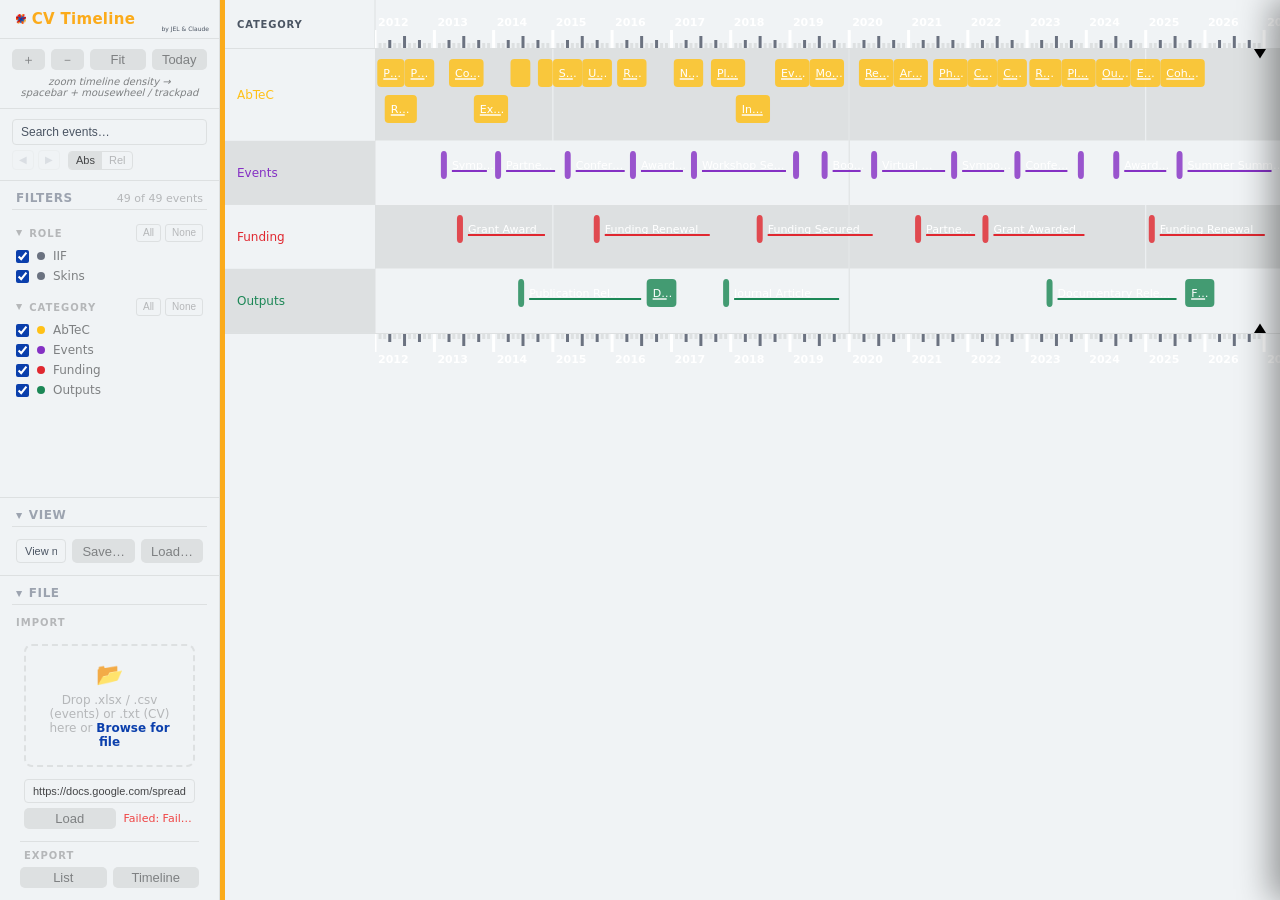
==== commit 5acb4f91: "Colors and Live update" ====
--- a/index.html
+++ b/index.html
@@ -10,8 +10,6 @@
 <script src="https://cdn.sheetjs.com/xlsx-0.20.3/package/dist/xlsx.full.min.js"
         integrity="sha384-EnyY0/GSHQGSxSgMwaIPzSESbqoOLSexfnSMN2AP+39Ckmn92stwABZynq1JyzdT"
         crossorigin="anonymous"></script>
-<script>window.__TIMELINE_DATA__ = null;</script>
-<script src="data/timeline-data/timeline-data.js"></script>
 <link rel="stylesheet" href="styles.css">
 </head>
 <body>
--- a/styles.css
+++ b/styles.css
@@ -1,18 +1,37 @@
 /* Color Variables─────────────────────────────────────────────────────────────────────────────────────────────────────────────────────────────────────────────────── */
+/*
 :root {
-  --color-bg-dark: #111827;      /* main dark background (canvas, inputs) */
-  --color-panel-bg: #1f2937;     /* sidebar / header / panel background */
-  --color-border: #374151;       /* borders, dividers, default gridlines */
-  --color-text: #e5e7eb;         /* primary body text */
-  --color-text-light: #d1d5db;   /* light label text */
+  --color-bg-dark: #111827;      /* main dark background (canvas, inputs) 
+  --color-panel-bg: #1f2937;     /* sidebar / header / panel background 
+  --color-border: #374151;       /* borders, dividers, default gridlines 
+  --color-text: #e5e7eb;         /* primary body text 
+  --color-text-light: #d1d5db;   /* light label text 
+  --color-text-subtle: #9ca3af;  /* subtle secondary text 
+  --color-text-muted: #6b7280;   /* muted tertiary text 
+  --color-text-dim: #4b5563;     /* dim placeholder / faint text 
+  --color-white: #ffffff;        /* white text / active states 
+  --color-accent: #6366f1;       /* primary accent (links, focus, checkboxes) 
+  --color-accent-light: #818cf8; /* accent hover state 
+  --color-amber: #f59e0b;        /* amber highlight (titles, resizer) 
+  --color-amber-dark: #d97706;   /* amber hover/active state 
+  --color-green: #10b981;        /* collaborator tag accent 
+}
+*/
+
+:root {
+  --color-bg-dark: #f0f3f5;      /* main dark background (canvas, inputs) */
+  --color-panel-bg: #f0f3f5;     /* sidebar / header / panel background */
+  --color-border: #dde0e1;       /* borders, dividers, default gridlines */
+  --color-text: #444547;         /* primary body text */
+  --color-text-light: #7e8082;   /* light label text */
   --color-text-subtle: #9ca3af;  /* subtle secondary text */
-  --color-text-muted: #6b7280;   /* muted tertiary text */
+  --color-text-muted: #b5b7b9;   /* muted tertiary text */
   --color-text-dim: #4b5563;     /* dim placeholder / faint text */
   --color-white: #ffffff;        /* white text / active states */
-  --color-accent: #6366f1;       /* primary accent (links, focus, checkboxes) */
-  --color-accent-light: #818cf8; /* accent hover state */
-  --color-amber: #f59e0b;        /* amber highlight (titles, resizer) */
-  --color-amber-dark: #d97706;   /* amber hover/active state */
+  --color-accent: #0b3fac;       /* primary accent (links, focus, checkboxes) */
+  --color-accent-light: #0b3fac; /* accent hover state */
+  --color-amber: #fbab1b;        /* amber highlight (titles, resizer) */
+  --color-amber-dark: #fbab1b;   /* amber hover/active state */
   --color-green: #10b981;        /* collaborator tag accent */
 }
 
